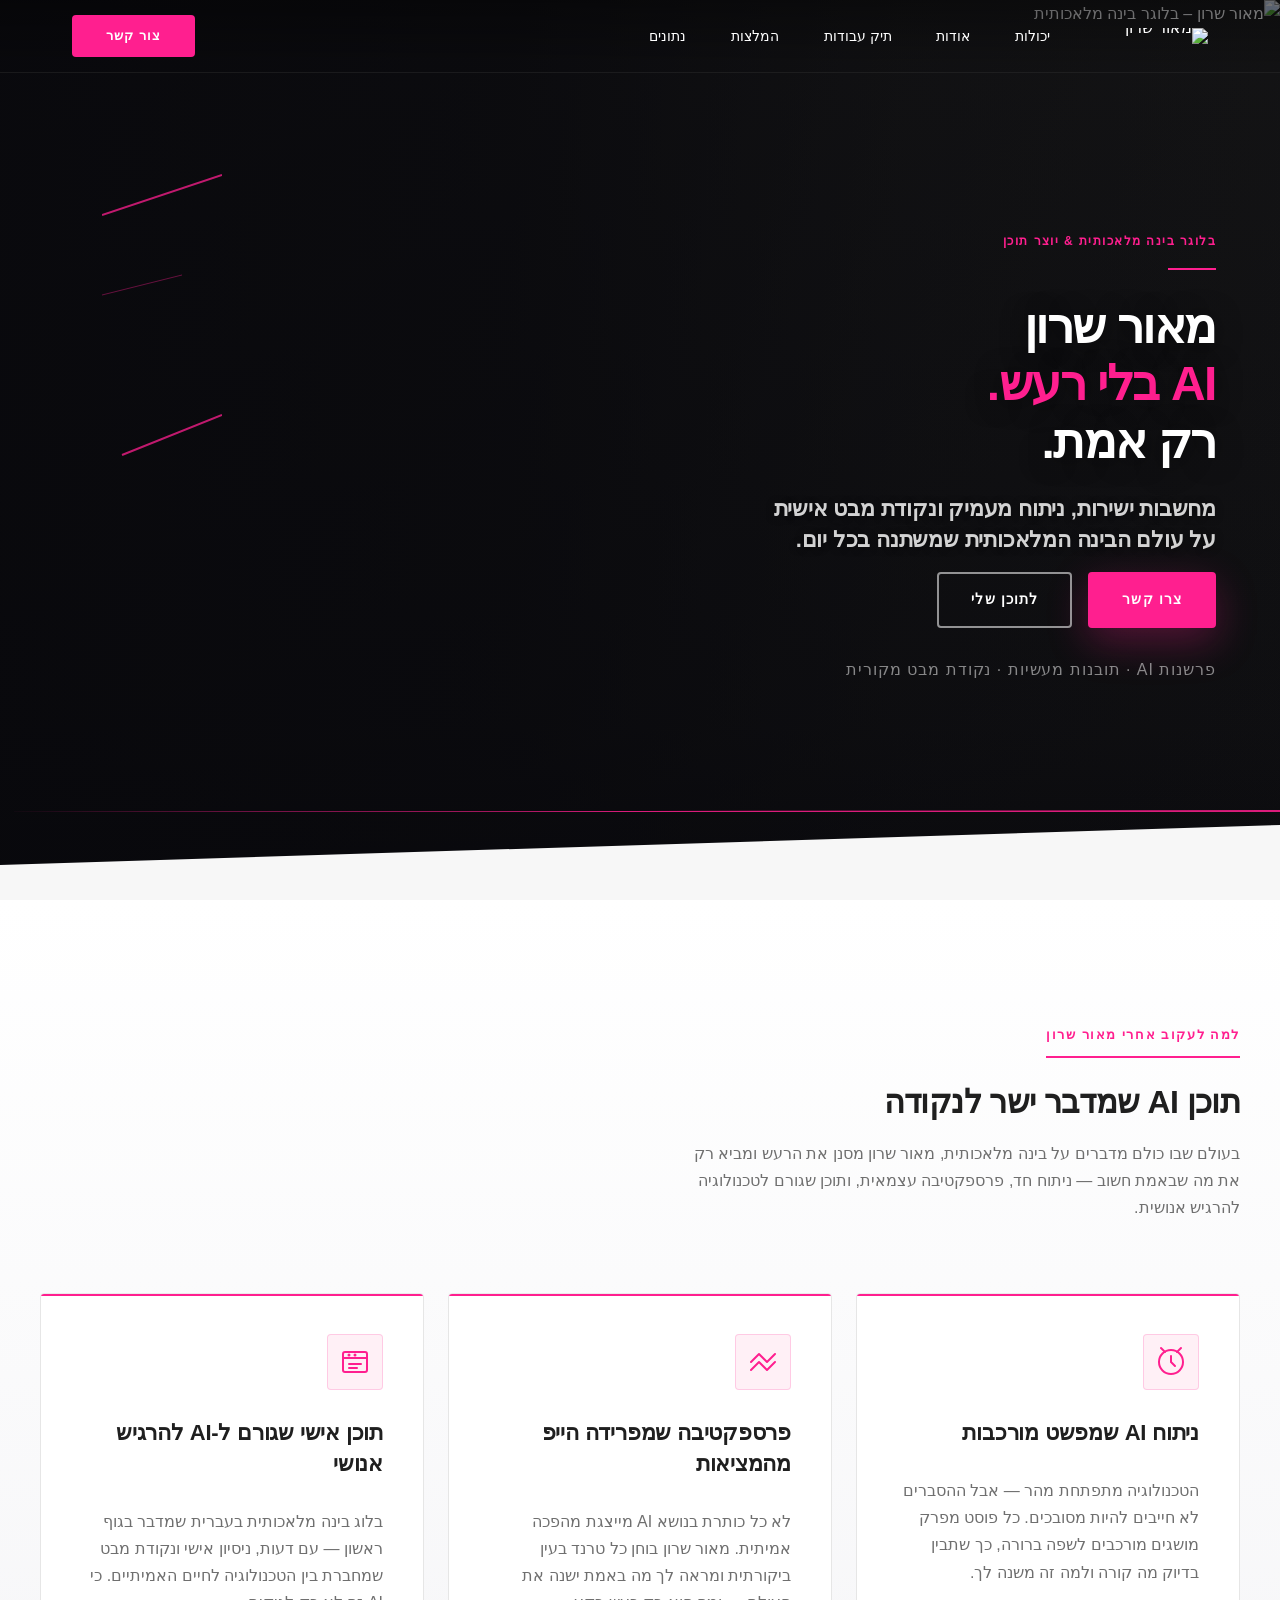
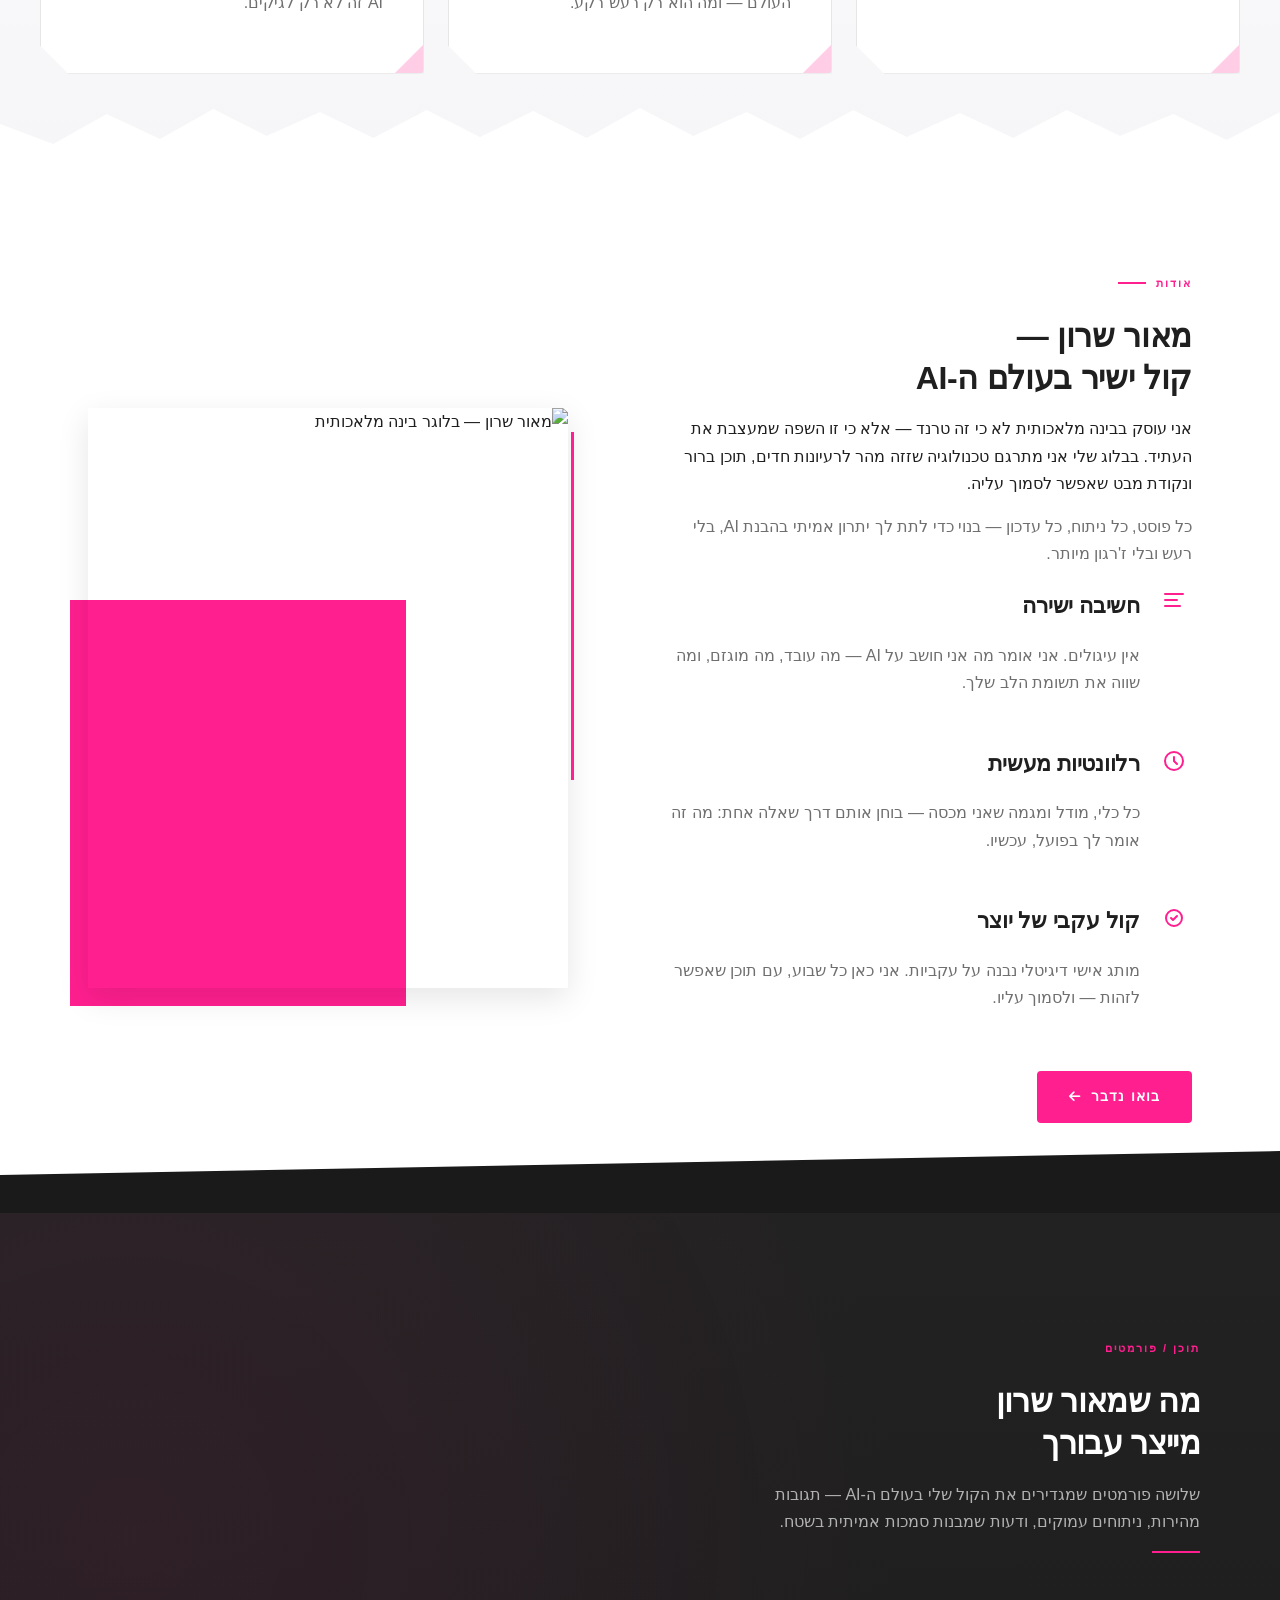
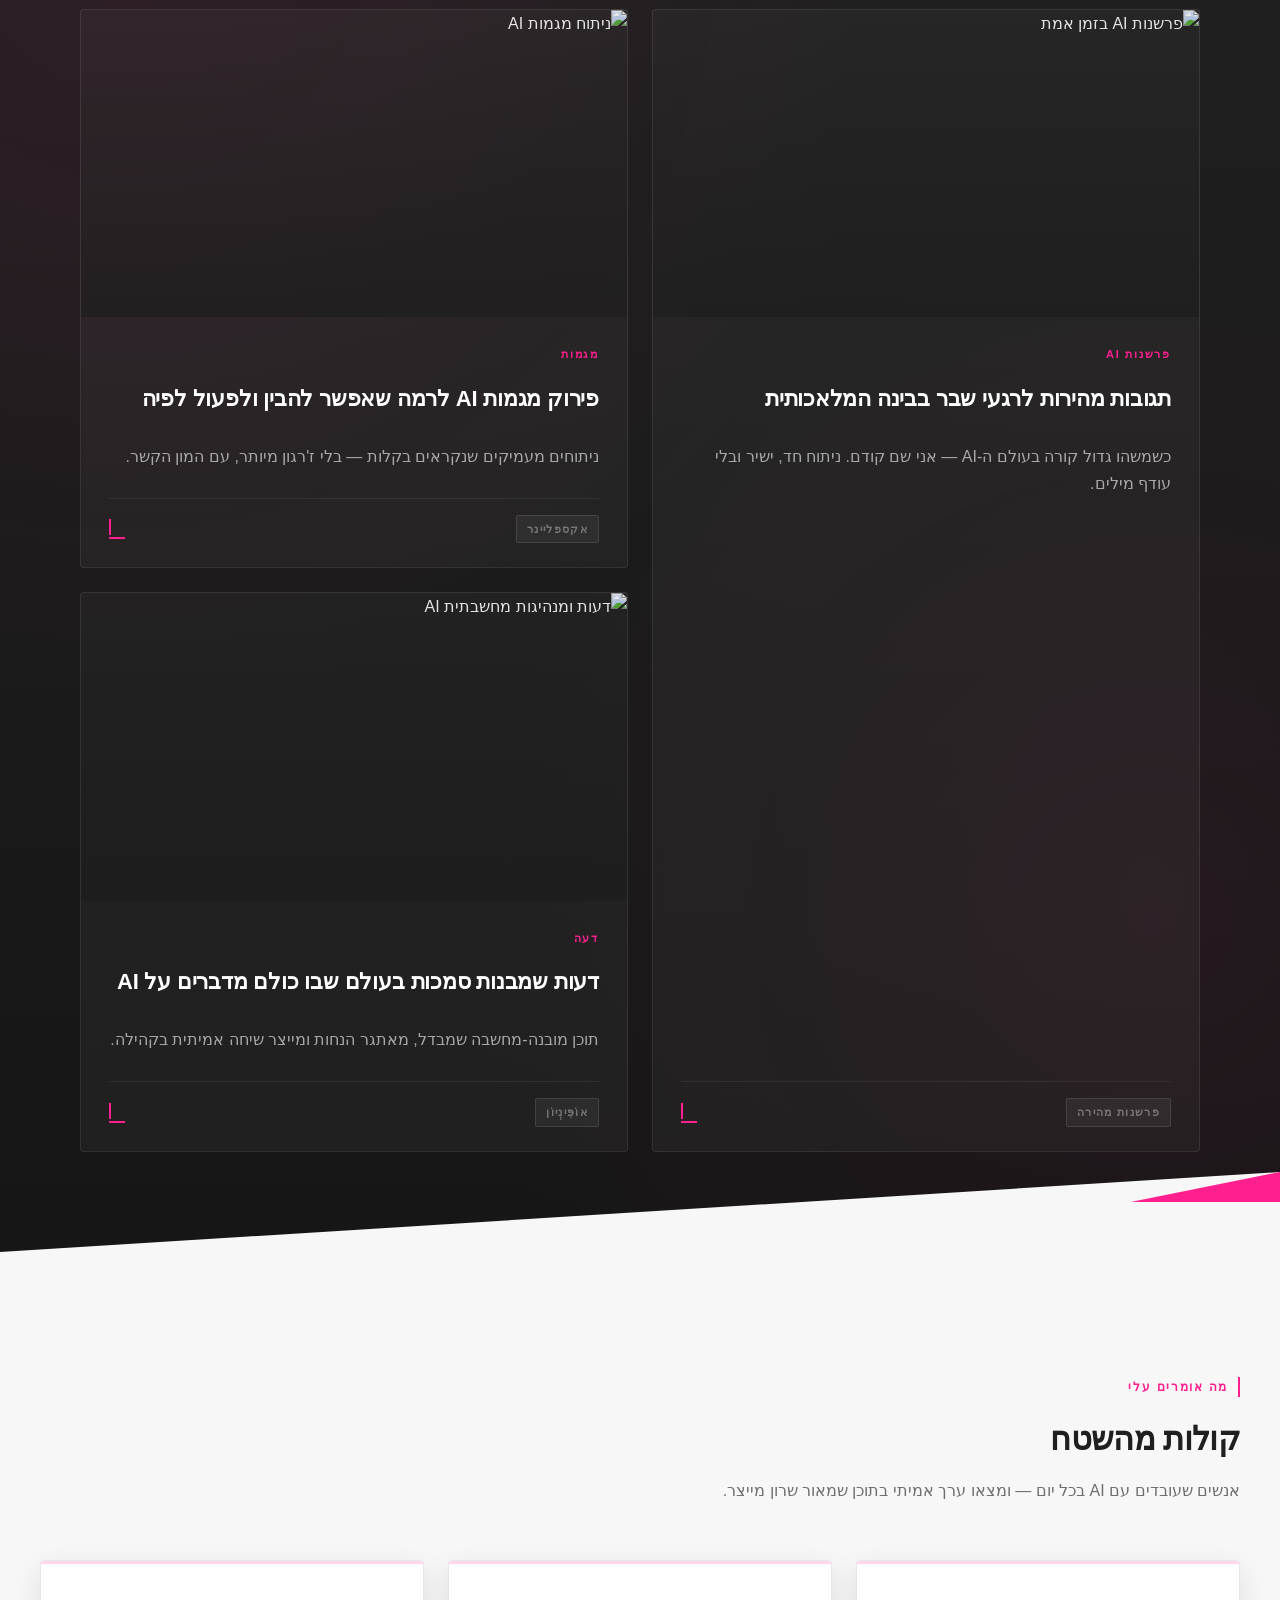
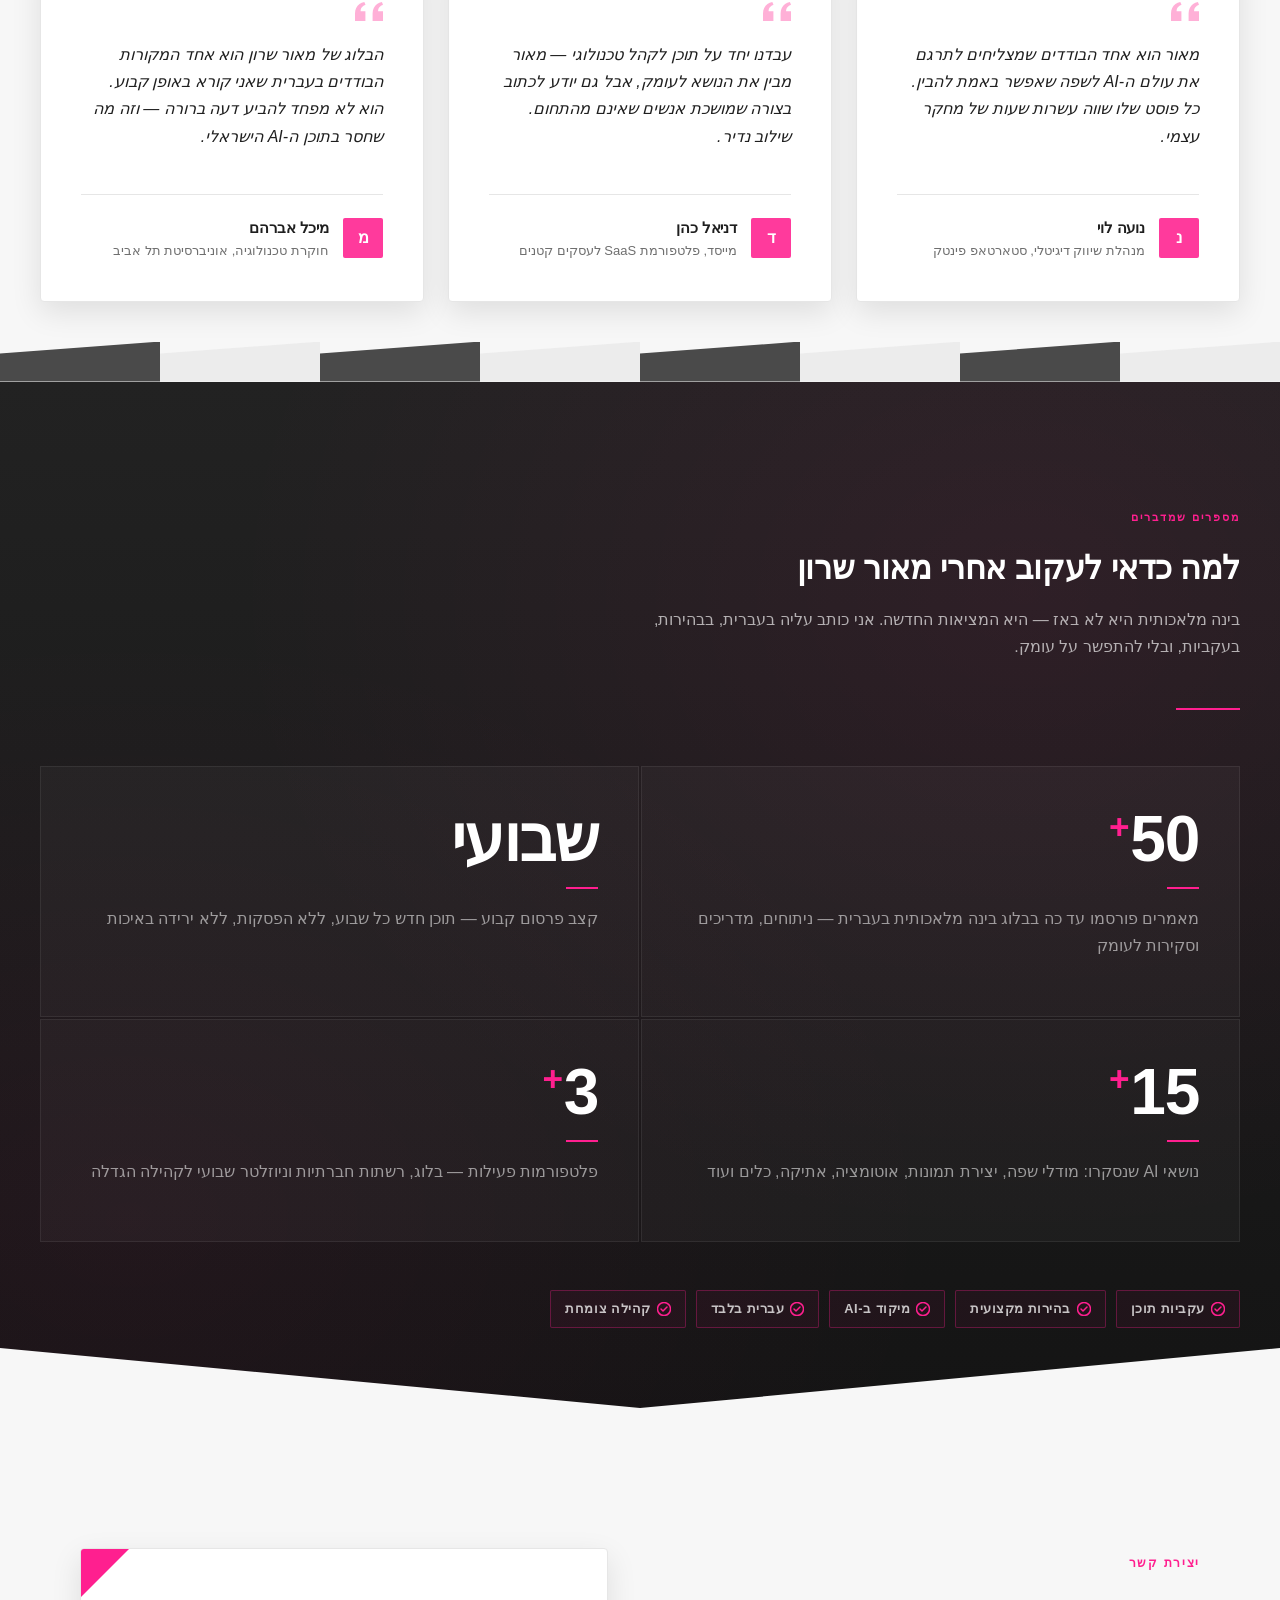
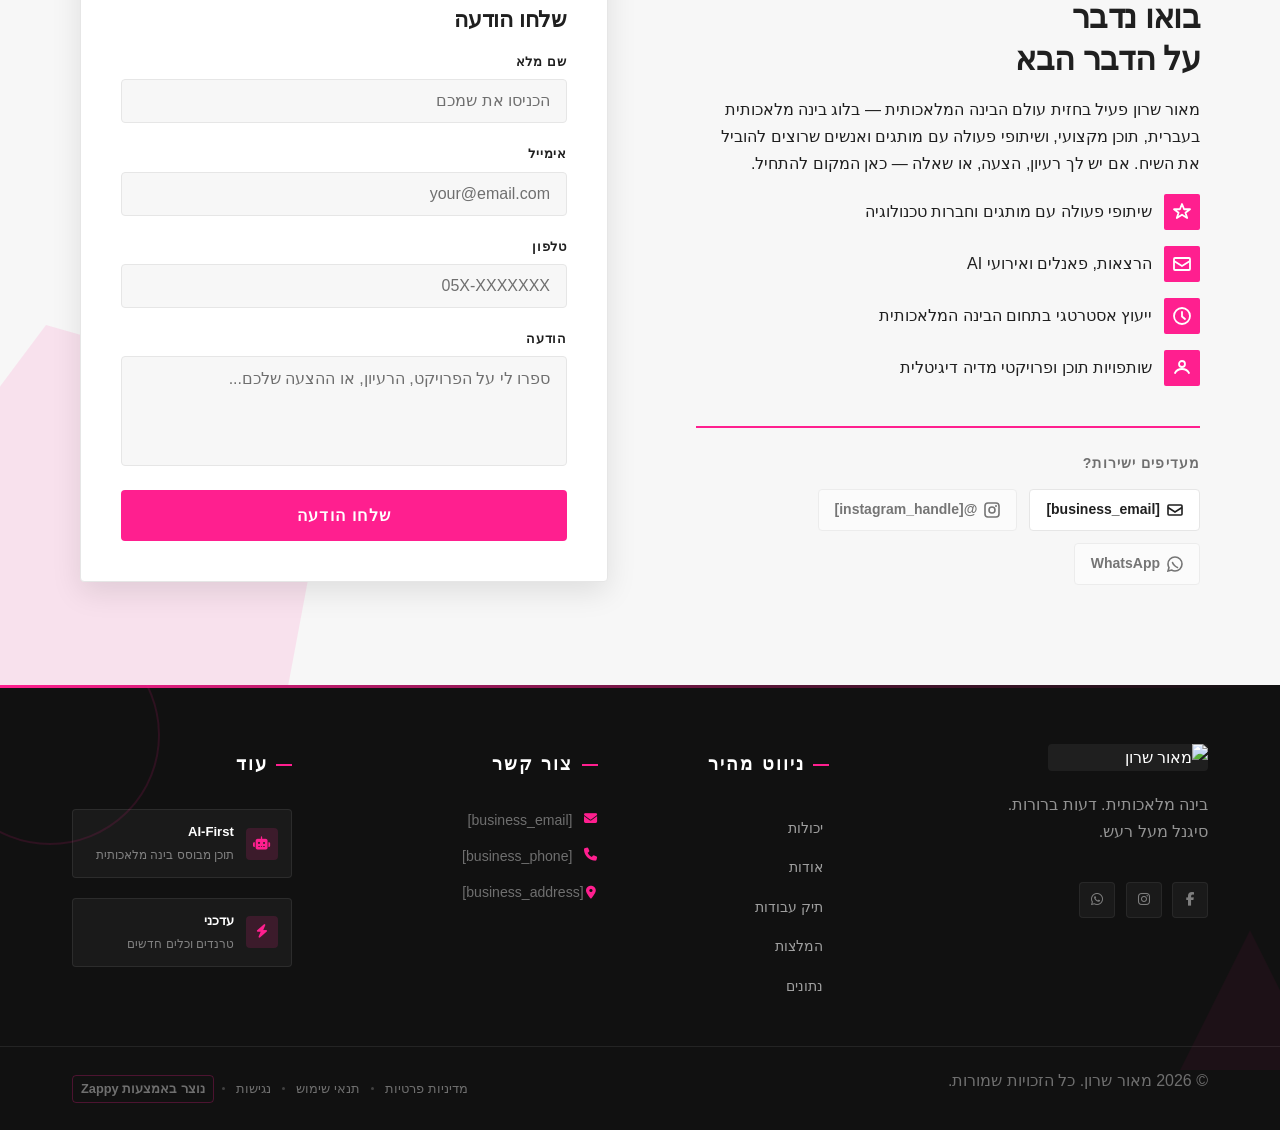
==== index.html @ d2ec7f56 "Background sync: Progressive GitHub Sync" ====
<!DOCTYPE html>
<html lang="he" dir="rtl">
<head>
    <meta charset="UTF-8">
    <meta name="viewport" content="width=device-width, initial-scale=1.0">
    <meta name="robots" content="index, follow">
    <title>מאור שרון — מאור שרון</title>
    <meta name="description" content="Maor Sharon is an AI-focused blogger building a personal brand in the artificial intelligence space. The site is intended to showcase his identity as a thought ">
    <meta name="keywords" content="מאור שרון, בלוג בינה מלאכותית בעברית, מותג אישי דיגיטלי, איך ליצור תוכן דיגיטלי מוצלח">
    
    <!-- Favicons -->
    <link rel="icon" type="image/x-icon" href="/assets/favicon.ico">
    <link rel="icon" type="image/png" sizes="16x16" href="/assets/favicon-16x16.png">
    <link rel="icon" type="image/png" sizes="32x32" href="/assets/favicon-32x32.png">
    <link rel="icon" type="image/png" sizes="48x48" href="/assets/favicon-48x48.png">
    <link rel="icon" type="image/png" sizes="192x192" href="/assets/favicon-192x192.png">
    <link rel="icon" type="image/png" sizes="512x512" href="/assets/favicon-512x512.png">
    <link rel="apple-touch-icon" href="/assets/apple-touch-icon.png">
    <!-- Zappy Analytics -->
<script>
(function() {
  'use strict';
  
  // Configuration
  var config = {
    websiteId: '9148d837-8476-42dc-8181-cb7fd30a16cd',
    apiUrl: 'https://qaapi.zappy5.com/api/analytics/track',
    sessionDuration: 30 * 60 * 1000, // 30 minutes
    visitorDuration: 30 * 24 * 60 * 60 * 1000, // 30 days
    trackPageViews: true,
    trackClicks: true,
    trackFormSubmissions: true
  };
  
  // Generate or retrieve persistent visitor ID (30 days)
  function getVisitorId() {
    var visitorKey = 'zappy_visitor_' + config.websiteId;
    var visitor = null;
    
    try {
      visitor = localStorage.getItem(visitorKey);
      if (visitor) {
        var visitorData = JSON.parse(visitor);
        var now = Date.now();
        
        // Check if visitor ID is still valid (30 days)
        if (now - visitorData.created < config.visitorDuration) {
          // Update last seen timestamp
          visitorData.lastSeen = now;
          localStorage.setItem(visitorKey, JSON.stringify(visitorData));
          return visitorData.id;
        }
      }
    } catch (e) {
      console.warn('Zappy Analytics: LocalStorage not available');
    }
    
    // Generate new visitor ID
    var newVisitorId = 'zv_' + Date.now() + '_' + Math.random().toString(36).substr(2, 9);
    
    try {
      localStorage.setItem(visitorKey, JSON.stringify({
        id: newVisitorId,
        created: Date.now(),
        lastSeen: Date.now()
      }));
    } catch (e) {
      // Continue without local storage
    }
    
    return newVisitorId;
  }
  
  // Generate or retrieve session ID (30 minutes)
  function getSessionId() {
    var sessionKey = 'zappy_session_' + config.websiteId;
    var session = null;
    
    try {
      session = sessionStorage.getItem(sessionKey);
      if (session) {
        var sessionData = JSON.parse(session);
        var now = Date.now();
        
        // Check if session is still valid
        if (now - sessionData.timestamp < config.sessionDuration) {
          // Update timestamp
          sessionData.timestamp = now;
          sessionStorage.setItem(sessionKey, JSON.stringify(sessionData));
          return sessionData.id;
        }
      }
    } catch (e) {
      console.warn('Zappy Analytics: SessionStorage not available');
    }
    
    // Generate new session ID
    var newSessionId = 'zs_' + Date.now() + '_' + Math.random().toString(36).substr(2, 9);
    
    try {
      sessionStorage.setItem(sessionKey, JSON.stringify({
        id: newSessionId,
        timestamp: Date.now()
      }));
    } catch (e) {
      // Continue without session storage
    }
    
    return newSessionId;
  }
  
  var visitorId = getVisitorId();
  var sessionId = getSessionId();
  
  // Track an event
  function trackEvent(eventType, data) {
    data = data || {};
    
    var eventData = {
      website_id: config.websiteId,
      event_type: eventType,
      page_path: window.location.pathname,
      referrer: document.referrer || 'direct',
      visitor_id: visitorId,
      session_id: sessionId,
      metadata: data
    };
    
    // Use sendBeacon if available (better for page unload events)
    if (navigator.sendBeacon) {
      var blob = new Blob([JSON.stringify(eventData)], { type: 'application/json' });
      navigator.sendBeacon(config.apiUrl, blob);
    } else {
      // Fallback to fetch
      fetch(config.apiUrl, {
        method: 'POST',
        headers: {
          'Content-Type': 'application/json'
        },
        body: JSON.stringify(eventData),
        keepalive: true
      }).catch(function(error) {
        console.warn('Zappy Analytics: Failed to track event', error);
      });
    }
  }
  
  // Track page view
  if (config.trackPageViews) {
    trackEvent('pageview', {
      title: document.title,
      url: window.location.href
    });
  }
  
  // Track clicks on important elements
  if (config.trackClicks) {
    document.addEventListener('click', function(e) {
      var target = e.target;
      
      // Track button clicks (counted as actions)
      if (target.tagName === 'BUTTON' || target.closest('button')) {
        var button = target.tagName === 'BUTTON' ? target : target.closest('button');
        trackEvent('click', {
          element: 'button',
          text: button.textContent.trim().substring(0, 100),
          id: button.id || null,
          class: button.className || null
        });
      }
      
      // Track link clicks (navigation - not counted as actions)
      else if (target.tagName === 'A' || target.closest('a')) {
        var link = target.tagName === 'A' ? target : target.closest('a');
        trackEvent('navigation', {
          element: 'link',
          text: link.textContent.trim().substring(0, 100),
          href: link.href,
          external: link.hostname !== window.location.hostname
        });
      }
    }, true);
  }
  
  // Track form submissions
  if (config.trackFormSubmissions) {
    document.addEventListener('submit', function(e) {
      var form = e.target;
      
      trackEvent('form_submit', {
        form_id: form.id || null,
        form_name: form.name || null,
        form_action: form.action || null,
        form_method: form.method || 'GET'
      });
    }, true);
  }
  
  // Track time on page (send on page unload)
  var pageLoadTime = Date.now();
  
  window.addEventListener('beforeunload', function() {
    var timeOnPage = Math.floor((Date.now() - pageLoadTime) / 1000); // in seconds
    
    trackEvent('page_unload', {
      time_on_page: timeOnPage,
      page_path: window.location.pathname
    });
  });
  
  // Expose tracking function globally for custom events
  window.zappyAnalytics = {
    track: trackEvent,
    getVisitorId: function() { return visitorId; },
    getSessionId: function() { return sessionId; }
  };
  
})();
</script>
<!-- End Zappy Analytics -->
    <meta property="og:title" content="מאור שרון — מאור שרון">
  <meta property="og:description" content="Maor Sharon is an AI-focused blogger building a personal brand in the artificial intelligence space. The site is intended to showcase his identity as a thought ">
  <meta property="og:type" content="website">
  <meta property="og:locale" content="he_IL">
  
  <meta name="twitter:card" content="summary_large_image">
  <meta name="twitter:title" content="מאור שרון — מאור שרון">
  <meta name="twitter:description" content="Maor Sharon is an AI-focused blogger building a personal brand in the artificial intelligence space. The site is intended to showcase his identity as a thought ">
  
  <link rel="stylesheet" href="https://cdnjs.cloudflare.com/ajax/libs/font-awesome/6.4.0/css/all.min.css">

    <!-- Favicons -->
    <link rel="icon" type="image/x-icon" href="/assets/favicon.ico">
    <link rel="icon" type="image/png" sizes="16x16" href="/assets/favicon-16x16.png">
    <link rel="icon" type="image/png" sizes="32x32" href="/assets/favicon-32x32.png">
    <link rel="icon" type="image/png" sizes="48x48" href="/assets/favicon-48x48.png">
    <link rel="icon" type="image/png" sizes="192x192" href="/assets/favicon-192x192.png">
    <link rel="icon" type="image/png" sizes="512x512" href="/assets/favicon-512x512.png">
    <link rel="apple-touch-icon" href="/assets/apple-touch-icon.png">
    <!-- Cookie Consent -->
    <link rel="stylesheet" href="https://cdn.jsdelivr.net/npm/vanilla-cookieconsent@3/dist/cookieconsent.css">
    <script src="https://cdn.jsdelivr.net/npm/vanilla-cookieconsent@3/dist/cookieconsent.umd.js"></script>
    <!-- Mickidum Accessibility Toolbar -->
    <script src="https://cdn.jsdelivr.net/gh/mickidum/acc_toolbar/acctoolbar/acctoolbar.min.js"></script>
    <link rel="stylesheet" href="/styles.css">

    <style id="zappy-dropdown-submenu-styles">
      /* ========== DESKTOP DROPDOWN SUBMENU STYLES ========== */
      /* Base styles for dropdown submenus - parent must be positioned */
      .nav-menu li:has(.sub-menu), nav li:has(.sub-menu), .navbar li:has(.sub-menu), #navMenu li:has(.sub-menu) { position: relative; }
      /* Submenu base - hidden by default */
      .nav-menu .sub-menu, nav .sub-menu, .navbar .sub-menu, #navMenu .sub-menu { display: block !important; position: absolute !important; top: 100%; left: 0; min-width: 220px; background: white; border-radius: 8px; box-shadow: 0 8px 25px rgba(0,0,0,0.15); padding: 8px 0; opacity: 0; visibility: hidden; transform: translateY(10px); transition: all 0.3s ease; z-index: 1000; list-style: none; pointer-events: none; }
      /* CRITICAL: Desktop hover styles to show dropdown */
      .nav-menu li:hover > .sub-menu, nav li:hover > .sub-menu, .navbar li:hover > .sub-menu, #navMenu li:hover > .sub-menu { opacity: 1 !important; visibility: visible !important; transform: translateY(0) !important; pointer-events: auto !important; }
      /* Submenu item styling */
      .sub-menu li { list-style: none; margin: 0; padding: 0; }
      .sub-menu a { display: block !important; padding: 10px 16px !important; color: var(--text-dark, #333) !important; font-weight: 500; text-decoration: none; white-space: nowrap; transition: background-color 0.2s; }
      .sub-menu a:hover { background-color: #f5f5f5; }
      /* RTL (Hebrew/Arabic) dropdown positioning */
      [dir="rtl"] .nav-menu .sub-menu, [dir="rtl"] nav .sub-menu, [dir="rtl"] .navbar .sub-menu, html[lang="he"] .nav-menu .sub-menu, html[lang="he"] nav .sub-menu, html[lang="he"] .navbar .sub-menu, html[lang="ar"] .nav-menu .sub-menu, html[lang="ar"] nav .sub-menu, html[lang="ar"] .navbar .sub-menu { left: auto !important; right: 0 !important; }
      /* Hide empty dropdown menus */
      .sub-menu:empty, .sub-menu:not(:has(li:not(.zappy-hidden-menu-item))), .sub-menu:not(:has(li)) { display: none !important; opacity: 0 !important; visibility: hidden !important; pointer-events: none !important; }
      /* Desktop: show submenu on Menu Group hover */
      li:has(.menu-group-title):hover > .sub-menu { opacity: 1 !important; visibility: visible !important; transform: translateY(0) !important; pointer-events: auto !important; }
      /* Menu Group title styling */
      .nav-menu > li > .menu-group-title, #navMenu > li > .menu-group-title { display: inline-block; padding: 0.5rem 1rem; cursor: default; user-select: none; }
      
      /* ========== MOBILE SUBMENU STYLES ========== */
      @media (max-width: 768px) {
        .nav-menu .sub-menu, nav .sub-menu, .navbar .sub-menu, #navMenu .sub-menu { position: static !important; transform: none !important; box-shadow: none !important; background: transparent !important; max-height: 0; overflow: hidden; opacity: 0; visibility: hidden; transition: max-height 0.3s ease, opacity 0.3s ease; padding: 0 !important; border-radius: 0 !important; }
        .sub-menu.mobile-expanded { max-height: 500px !important; opacity: 1 !important; visibility: visible !important; padding: 8px 0 8px 16px !important; }
        [dir="rtl"] .sub-menu.mobile-expanded, html[lang="he"] .sub-menu.mobile-expanded { padding: 8px 16px 8px 0 !important; }
        /* Disable hover behavior on mobile */
        .nav-menu li:hover > .sub-menu, nav li:hover > .sub-menu, .navbar li:hover > .sub-menu, #navMenu li:hover > .sub-menu { opacity: 0; visibility: hidden; pointer-events: none; }
        .nav-menu li > .sub-menu.mobile-expanded, nav li > .sub-menu.mobile-expanded, .navbar li > .sub-menu.mobile-expanded, #navMenu li > .sub-menu.mobile-expanded { opacity: 1 !important; visibility: visible !important; pointer-events: auto !important; }
        .nav-menu li:has(.sub-menu), nav li:has(.sub-menu), .navbar li:has(.sub-menu), #navMenu li:has(.sub-menu) { display: flex !important; flex-wrap: wrap !important; align-items: center !important; position: relative !important; min-height: 44px !important; }
        .nav-menu li:has(.sub-menu) > a, nav li:has(.sub-menu) > a, .navbar li:has(.sub-menu) > a, #navMenu li:has(.sub-menu) > a { flex: 1 !important; min-width: 0 !important; }
        .nav-menu li:has(.sub-menu) > .menu-group-title, nav li:has(.sub-menu) > .menu-group-title, .navbar li:has(.sub-menu) > .menu-group-title, #navMenu li:has(.sub-menu) > .menu-group-title { flex: 1 !important; min-width: 0 !important; padding: 0 !important; line-height: inherit !important; }
        .nav-menu li:has(.sub-menu) > .sub-menu, nav li:has(.sub-menu) > .sub-menu, .navbar li:has(.sub-menu) > .sub-menu, #navMenu li:has(.sub-menu) > .sub-menu { flex-basis: 100% !important; width: 100% !important; }
        .nav-menu li:has(.sub-menu) > a [class*="chevron"], .nav-menu li:has(.sub-menu) > a [class*="arrow"], .nav-menu li:has(.sub-menu) > a .fa-chevron-down, .nav-menu li:has(.sub-menu) > a .fa-angle-down, nav li:has(.sub-menu) > a [class*="chevron"], nav li:has(.sub-menu) > a [class*="arrow"], #navMenu li:has(.sub-menu) > a [class*="chevron"], #navMenu li:has(.sub-menu) > a [class*="arrow"] { display: none !important; visibility: hidden !important; }
        .mobile-submenu-toggle { display: flex !important; align-items: center !important; justify-content: center !important; width: 44px !important; height: auto !important; background: transparent !important; border: none !important; cursor: pointer !important; color: var(--text-light) !important; position: static !important; flex-shrink: 0 !important; align-self: stretch !important; z-index: 2 !important; padding: 0 !important; margin: 0 !important; }
        .mobile-submenu-toggle::after { content: '' !important; width: 0 !important; height: 0 !important; border-left: 6px solid transparent !important; border-right: 6px solid transparent !important; border-top: 7px solid currentColor !important; transition: transform 0.3s ease !important; }
        .mobile-submenu-toggle.expanded::after { transform: rotate(180deg) !important; }
        .sub-menu a { padding: 10px 0 !important; display: block !important; color: var(--text-light) !important; }
        .navbar .sub-menu li a, nav.navbar .sub-menu li a, .zappy-products-dropdown .sub-menu a { color: var(--text-light) !important; }
      }
      @media (min-width: 769px) { .mobile-submenu-toggle { display: none !important; } }
    </style>

    <style id="mobile-lang-menu-deployed-css">
    @media (max-width: 768px) {
      .lang-switcher,
      .nav-cta-container .lang-switcher,
      .nav-container .lang-switcher,
      .navbar .lang-switcher,
      .navbar .nav-cta-container .lang-switcher,
      .nav-icons-left .lang-switcher,
      .nav-ecommerce-icons .lang-switcher { display: none !important; }
      .mobile-lang-menu { width: 100%; border-top: 1px solid rgba(128,128,128,0.2); padding: 8px 0 0 0; margin-top: 8px; }
      .mobile-lang-toggle { display: flex !important; align-items: center; justify-content: space-between; width: 100%; padding: 12px 16px; background: none; border: none; cursor: pointer; font-size: 15px; color: inherit; font-family: inherit; }
      .mobile-lang-toggle::after { content: ''; display: inline-block; width: 8px; height: 8px; border-right: 2px solid currentColor; border-bottom: 2px solid currentColor; transform: rotate(45deg); transition: transform 0.3s ease; margin-left: 8px; }
      .mobile-lang-toggle.expanded::after { transform: rotate(-135deg); }
      .mobile-lang-options { max-height: 0; overflow: hidden; transition: max-height 0.3s ease; }
      .mobile-lang-options.expanded { max-height: 300px; }
      .mobile-lang-option { display: flex !important; align-items: center; gap: 10px; padding: 10px 24px; text-decoration: none; color: inherit; font-size: 14px; font-family: inherit; }
      .mobile-lang-option:hover { background: rgba(128,128,128,0.1); }
      .mobile-lang-option.active { font-weight: 600; opacity: 0.7; pointer-events: none; }
      .mobile-lang-option img { width: 20px; height: 20px; border-radius: 50%; }
    }
    @media (min-width: 769px) {
      .mobile-lang-menu { display: none !important; }
    }
    </style>

    <style id="zappy-widget-visibility">
      #mic-access-tool-general-button, .mic-access-tool-general-button,
      #mic-init-access-tool .mic-access-tool-general-button, #mic-init-access-tool #mic-access-tool-general-button,
      ._access-icon, #mic-access-tool-box, .mic-access-tool-box,
      #mic-init-access-tool #mic-access-tool-box, div[id*="mic-access-tool-box"], ._access-menu {
        display: none !important; visibility: hidden !important; opacity: 0 !important; pointer-events: none !important;
      }
    </style>
</head>
<body>

  <nav class="navbar" dir="rtl">
  <button class="mobile-toggle" id="mobileToggle" aria-label="Menu">
    <svg class="hamburger-icon" width="24" height="24" viewbox="0 0 24 24" fill="none">
      <path d="M3 12h18M3 6h18M3 18h18" stroke="currentColor" stroke-width="2" stroke-linecap="round"></path>
    </svg>
    <svg class="close-icon" width="24" height="24" viewbox="0 0 24 24" fill="none" style="display: none;">
      <path d="M18 6L6 18M6 6l12 12" stroke="currentColor" stroke-width="2" stroke-linecap="round"></path>
    </svg>
  </button>

  <button class="phone-header-btn" data-phone="[business_phone]" aria-label="Call">
    <svg width="20" height="20" viewbox="0 0 24 24" fill="currentColor">
      <path d="M22 16.92v3a2 2 0 0 1-2.18 2 19.79 19.79 0 0 1-8.63-3.07 19.5 19.5 0 0 1-6-6 19.79 19.79 0 0 1-3.07-8.67A2 2 0 0 1 4.11 2h3a2 2 0 0 1 2 1.72 12.84 12.84 0 0 0 .7 2.81 2 2 0 0 1-.45 2.11L8.09 9.91a16 16 0 0 0 6 6l1.27-1.27a2 2 0 0 1 2.11-.45 12.84 12.84 0 0 0 2.81.7A2 2 0 0 1 22 16.92z"></path>
    </svg>
  </button>

  <div class="nav-container">
    <div class="nav-right-group"><div class="nav-brand">
      <a href="/" class="logo-link">
        <img src="/assets/business-logo.webp" alt="מאור שרון" class="logo">
      </a>
    </div><ul class="nav-menu" id="navMenu"><li><a href="#features">יכולות</a></li><li><a href="#about">אודות</a></li><li><a href="#showcase">תיק עבודות</a></li><li><a href="#testimonials">המלצות</a></li><li><a href="#stats">נתונים</a></li></ul></div>

    

    <div class="nav-cta-container">
      <a href="#contact" class="nav-cta-btn">צור קשר</a>
    </div>
  </div>
</nav>
<script>

// Navbar Mobile Menu Toggle and Contrast Fix
(function() {
  // Use 'load' event instead of 'DOMContentLoaded' to ensure we run AFTER all other scripts
  window.addEventListener('load', function() {
    
    // FIX MOBILE BUTTON CONTRAST
    // Detect navbar background color and apply contrasting color to mobile buttons
    const navbar = document.querySelector('.navbar, nav, header');
    if (!navbar) {
      console.log('[Navbar] Navbar element not found');
      return;
    }
    
    // DECLARE VARIABLES EARLY to avoid Temporal Dead Zone errors
    // These are used in multiple places below
    let mobileToggle = document.getElementById('mobileToggle') ||
                       document.querySelector('.mobile-toggle') ||
                       document.querySelector('.hamburger') ||
                       document.querySelector('.hamburger-menu') ||
                       document.querySelector('.menu-toggle') ||
                       document.querySelector('.burger-menu') ||
                       document.querySelector('[aria-label="Menu"]') ||
                       document.querySelector('[aria-label="תפריט"]');
    
    const phoneBtn = document.querySelector('.phone-header-btn');
    
    const computedStyle = window.getComputedStyle(navbar);
    let bgColor = computedStyle.backgroundColor;
    
    console.log('[Navbar] Initial navbar background:', bgColor);
    
    // Check if background is transparent or rgba with 0 alpha
    const isTransparent = bgColor === 'transparent' || 
                         bgColor === 'rgba(0, 0, 0, 0)' ||
                         (bgColor.startsWith('rgba') && bgColor.includes(', 0)'));
    
    if (isTransparent) {
      // Check for background-image or gradient
      const bgImage = computedStyle.backgroundImage;
      if (bgImage && bgImage !== 'none') {
        console.log('[Navbar] Navbar has background image/gradient, using dark text');
        bgColor = 'rgb(240, 240, 240)'; // Assume light background
      } else {
        // Transparent navbar - check body background
        const bodyBg = window.getComputedStyle(document.body).backgroundColor;
        console.log('[Navbar] Navbar transparent, using body background:', bodyBg);
        bgColor = bodyBg;
      }
    }
    
    // Calculate luminance to determine if background is light or dark
    const rgb = bgColor.match(/\d+/g);
    if (rgb && rgb.length >= 3) {
      const r = parseInt(rgb[0]);
      const g = parseInt(rgb[1]);
      const b = parseInt(rgb[2]);
      const luminance = (0.299 * r + 0.587 * g + 0.114 * b) / 255;
      
      // Mobile button colors are set by Claude's AI-generated CSS (same as .nav-menu a)
      // No dynamic color overrides needed - colors come from the generated navbar CSS
      console.log('[Navbar] Mobile button colors preserved from Claude CSS (luminance:', luminance.toFixed(2) + ')');
      
      // FIX ICON SIZES - Ensure SVGs are properly sized and visible
      // INJECT CRITICAL CSS TO OVERRIDE ANY CONFLICTING RULES
      const criticalCSS = document.createElement('style');
      criticalCSS.id = 'zappy-mobile-nav-fix';
      const htmlLang = document.documentElement.lang || 'en';
      const htmlDir = document.documentElement.dir || 'ltr';
      // Check both dir attribute AND lang for RTL detection
      // dir="rtl" is the most reliable indicator
      const isRTL = htmlDir === 'rtl' || htmlLang === 'he' || htmlLang === 'ar';
      
      criticalCSS.textContent = `
        /* Hide mobile buttons on desktop, show only on mobile */
        @media (min-width: 769px) {
          .mobile-toggle,
          .phone-header-btn {
            display: none !important;
          }
        }
        
        /* Show and position mobile buttons correctly on mobile */
        @media (max-width: 768px) {
          .mobile-toggle,
          .phone-header-btn {
            position: absolute !important;
            top: 50% !important;
            transform: translateY(-50%) !important;
            z-index: 1001 !important;
            display: flex !important;
            align-items: center !important;
            justify-content: center !important;
            width: 36px !important;
            height: 36px !important;
            border-radius: 50% !important;
            border: none !important;
            cursor: pointer !important;
            padding: 6px !important;
            background: none !important;
            color: var(--nav-text, var(--text-light)) !important;
          }
          
          /* LTR positioning (default): hamburger LEFT, phone RIGHT */
          html:not([dir="rtl"]):not([lang="he"]):not([lang="ar"]) .mobile-toggle,
          html[dir="ltr"] .mobile-toggle {
            left: 12px !important;
            right: auto !important;
          }
          html:not([dir="rtl"]):not([lang="he"]):not([lang="ar"]) .phone-header-btn,
          html[dir="ltr"] .phone-header-btn {
            right: 12px !important;
            left: auto !important;
          }
          
          /* RTL positioning: hamburger RIGHT, phone LEFT */
          html[dir="rtl"] .mobile-toggle,
          html[lang="he"] .mobile-toggle,
          html[lang="ar"] .mobile-toggle {
            right: 12px !important;
            left: auto !important;
          }
          html[dir="rtl"] .phone-header-btn,
          html[lang="he"] .phone-header-btn,
          html[lang="ar"] .phone-header-btn {
            left: 12px !important;
            right: auto !important;
          }
          
          /* CRITICAL: Ensure nav-container has min-height on mobile */
          /* All children are positioned absolutely/fixed on mobile, so height:auto collapses to 0 */
          .nav-container {
            min-height: 70px !important;
            position: relative !important;
          }
          
          /* Ensure SVG icons are properly sized and inherit color */
          .mobile-toggle svg,
          .phone-header-btn svg {
            width: 24px !important;
            height: 24px !important;
            /* Don't force display - let JavaScript control hamburger/close toggle */
          }
          
          /* Reset nav-cta-container on mobile - remove desktop box-shadow/padding */
          /* that creates a visible ghost box when CTA button is hidden */
          .nav-cta-container {
            box-shadow: none !important;
            padding: 0 !important;
          }
          
          /* Hide nav-cta-container entirely on mobile when there's no lang-switcher */
          /* (only the CTA button is inside, and it's hidden on mobile) */
          .nav-cta-container:not(:has(.lang-switcher)) {
            display: none !important;
          }
          
          /* CRITICAL: Prevent hero image fade gradient from bleeding over headline text */
          /* The .image-fade-gradient has bottom: -30px (extends below parent) */
          /* On mobile stacked layout, this overlaps the h1 text below the image */
          .hero-image-column {
            overflow: hidden !important;
          }
          .image-fade-gradient {
            bottom: 0 !important;
          }
          
          /* Hide desktop language switcher on mobile - hamburger menu handles it */
          /* High specificity to override stored CSS */
          .lang-switcher,
          .nav-cta-container .lang-switcher,
          .nav-container .lang-switcher,
          .navbar .lang-switcher,
          .navbar .nav-cta-container .lang-switcher {
            display: none !important;
          }
        }
      `;
      
      // Remove existing fix if present and inject new one
      const existing = document.getElementById('zappy-mobile-nav-fix');
      if (existing) existing.remove();
      document.head.appendChild(criticalCSS);
      
      console.log('[Navbar] Critical CSS injected for mobile nav positioning');
      
      // ONLY apply inline positioning styles on mobile viewport
      // On desktop, the CSS handles hiding these buttons with display: none
      // Inline styles were breaking desktop layout by overriding CSS
      const isMobileViewport = window.innerWidth <= 768;
      
      if (mobileToggle) {
        // Icon sizing applies to all viewports for consistency
        const hamburgerIcon = mobileToggle.querySelector('.hamburger-icon');
        const closeIcon = mobileToggle.querySelector('.close-icon');
        
        if (hamburgerIcon) {
          hamburgerIcon.style.setProperty('width', '24px', 'important');
          hamburgerIcon.style.setProperty('height', '24px', 'important');
          hamburgerIcon.style.setProperty('display', 'block', 'important'); // Show hamburger by default
        }
        if (closeIcon) {
          closeIcon.style.setProperty('width', '24px', 'important');
          closeIcon.style.setProperty('height', '24px', 'important');
          closeIcon.style.setProperty('display', 'none', 'important'); // Hide close icon by default
        }
        
        // ONLY set positioning inline styles on mobile
        if (isMobileViewport) {
          mobileToggle.style.setProperty('position', 'absolute', 'important');
          mobileToggle.style.setProperty('top', '50%', 'important');
          mobileToggle.style.setProperty('transform', 'translateY(-50%)', 'important');
          mobileToggle.style.setProperty('z-index', '1001', 'important');
          
          // Clear any inline left/right so CSS can take over based on html[dir]
          mobileToggle.style.removeProperty('left');
          mobileToggle.style.removeProperty('right');
          
          console.log('[Navbar] Mobile toggle positioning applied (mobile viewport)');
        } else {
          // On desktop, clear any positioning styles to let CSS handle it
          mobileToggle.style.removeProperty('position');
          mobileToggle.style.removeProperty('top');
          mobileToggle.style.removeProperty('transform');
          mobileToggle.style.removeProperty('z-index');
          mobileToggle.style.removeProperty('left');
          mobileToggle.style.removeProperty('right');
          console.log('[Navbar] Desktop viewport - cleared mobile toggle inline positioning');
        }
      }
      
      if (phoneBtn) {
        // Icon sizing applies to all viewports
        const phoneIcon = phoneBtn.querySelector('svg');
        if (phoneIcon) {
          phoneIcon.style.width = '24px';
          phoneIcon.style.height = '24px';
          phoneIcon.setAttribute('width', '24');
          phoneIcon.setAttribute('height', '24');
        }
        
        // ONLY set positioning inline styles on mobile
        if (isMobileViewport) {
          phoneBtn.style.setProperty('position', 'absolute', 'important');
          phoneBtn.style.setProperty('top', '50%', 'important');
          phoneBtn.style.setProperty('transform', 'translateY(-50%)', 'important');
          phoneBtn.style.setProperty('z-index', '1001', 'important');
          
          // Clear any inline left/right so CSS can take over based on html[dir]
          phoneBtn.style.removeProperty('left');
          phoneBtn.style.removeProperty('right');
          
          console.log('[Navbar] Phone button positioning applied (mobile viewport)');
        } else {
          // On desktop, clear any positioning styles to let CSS handle it
          phoneBtn.style.removeProperty('position');
          phoneBtn.style.removeProperty('top');
          phoneBtn.style.removeProperty('transform');
          phoneBtn.style.removeProperty('z-index');
          phoneBtn.style.removeProperty('left');
          phoneBtn.style.removeProperty('right');
          console.log('[Navbar] Desktop viewport - cleared phone button inline positioning');
        }
      }
    } else {
      console.log('[Navbar] Could not parse background color:', bgColor);
    }
    
    // MOBILE MENU TOGGLE
    // Re-query in case DOM changed (mobileToggle already declared at top of function)
    mobileToggle = document.getElementById('mobileToggle') ||
                   document.querySelector('.mobile-toggle') ||
                   document.querySelector('.hamburger') ||
                   document.querySelector('.hamburger-menu') ||
                   document.querySelector('.menu-toggle') ||
                   document.querySelector('.burger-menu') ||
                   document.querySelector('[aria-label="Menu"]') ||
                   document.querySelector('[aria-label="תפריט"]');
    
    // EXPANDED SEARCH: Find nav menu by ID or class
    const navMenu = document.getElementById('navMenu') ||
                  document.querySelector('.nav-menu') ||
                  document.querySelector('.nav-links') ||
                  document.querySelector('nav ul:not(.submenu)');
    
    if (!mobileToggle || !navMenu) {
      console.log('[Navbar] Mobile toggle or menu not found:', { toggle: !!mobileToggle, menu: !!navMenu });
      return;
    }
    
    // Ensure navMenu has ID for CSS targeting
    if (!navMenu.id) {
      navMenu.id = 'navMenu';
    }
    
    console.log('[Navbar] Initializing mobile menu...');
    
    // Remove any existing event listeners by cloning the button
    const newToggle = mobileToggle.cloneNode(true);
    mobileToggle.parentNode.replaceChild(newToggle, mobileToggle);
    
    // Toggle menu on button click - use newToggle now
    newToggle.addEventListener('click', function(e) {
      e.preventDefault();
      e.stopPropagation();
      
      const hamburgerIcon = this.querySelector('.hamburger-icon');
      const closeIcon = this.querySelector('.close-icon');
      const isActive = navMenu.classList.contains('active');
      
      if (isActive) {
        // Close menu
        navMenu.classList.remove('active');
        if (hamburgerIcon) hamburgerIcon.style.setProperty('display', 'block', 'important');
        if (closeIcon) closeIcon.style.setProperty('display', 'none', 'important');
        document.body.style.overflow = '';
        console.log('[Navbar] Menu closed');
      } else {
        // Open menu
        navMenu.classList.add('active');
        if (hamburgerIcon) hamburgerIcon.style.setProperty('display', 'none', 'important');
        if (closeIcon) closeIcon.style.setProperty('display', 'block', 'important');
        document.body.style.overflow = 'hidden';
        console.log('[Navbar] Menu opened');
      }
    });
    
    // Close menu when clicking nav links (but NOT dropdown toggles)
    const navLinks = navMenu.querySelectorAll('a');
    navLinks.forEach(function(link) {
      link.addEventListener('click', function() {
        // Don't close if it's a dropdown child (unless it's a real navigation link)
        if (this.getAttribute('href') === '#') return;
        
        const hamburgerIcon = newToggle.querySelector('.hamburger-icon');
        const closeIcon = newToggle.querySelector('.close-icon');
        
        navMenu.classList.remove('active');
        if (hamburgerIcon) hamburgerIcon.style.setProperty('display', 'block', 'important');
        if (closeIcon) closeIcon.style.setProperty('display', 'none', 'important');
        document.body.style.overflow = '';
        console.log('[Navbar] Menu closed (link clicked)');
      });
    });
    
    // DROPDOWN MENU TOGGLE (for mobile and touch devices)
    var dropdownToggles = navMenu.querySelectorAll('.dropdown-toggle');
    dropdownToggles.forEach(function(toggle) {
      toggle.addEventListener('click', function(e) {
        e.preventDefault();
        e.stopPropagation();
        var parent = this.closest('.nav-dropdown');
        if (!parent) return;
        
        // Close other open dropdowns at the same level
        var siblings = parent.parentNode.querySelectorAll('.nav-dropdown.open');
        siblings.forEach(function(sib) {
          if (sib !== parent) sib.classList.remove('open');
        });
        
        parent.classList.toggle('open');
        console.log('[Navbar] Dropdown toggled:', parent.classList.contains('open') ? 'open' : 'closed');
      });
    });
    
    // Close dropdowns when clicking outside
    document.addEventListener('click', function(e) {
      if (!e.target.closest('.nav-dropdown')) {
        var openDropdowns = document.querySelectorAll('.nav-dropdown.open');
        openDropdowns.forEach(function(dd) { dd.classList.remove('open'); });
      }
    });
    
    console.log('[Navbar] Dropdown handlers initialized for ' + dropdownToggles.length + ' dropdowns');
    
    // Phone button functionality (phoneBtn already declared at top of function)
    if (phoneBtn) {
      phoneBtn.addEventListener('click', function() {
        // Get phone number from placeholder in page or use default
        const phoneLinks = document.querySelectorAll('a[href^="tel:"]');
        const phoneNumber = phoneLinks.length > 0 
          ? phoneLinks[0].getAttribute('href').replace('tel:', '')
          : '[business_phone]';
        
        window.location.href = 'tel:' + phoneNumber;
        console.log('[Navbar] Phone button clicked');
      });
    }
    
    console.log('[Navbar] Mobile menu initialized successfully');
    
    // === WHATSAPP BUTTON VISIBILITY FIX ===
    // Ensure WhatsApp floating button is hidden on desktop and visible on mobile
    // IMPORTANT: Only target the floating button by its class, NOT generic wa.me links
    const handleWhatsAppVisibility = function() {
      const whatsappBtn = document.querySelector('.whatsapp-float');
      if (whatsappBtn) {
        const isDesktop = window.innerWidth >= 769;
        if (isDesktop) {
          whatsappBtn.style.setProperty('display', 'none', 'important');
          whatsappBtn.style.setProperty('visibility', 'hidden', 'important');
          whatsappBtn.style.setProperty('opacity', '0', 'important');
          whatsappBtn.style.setProperty('pointer-events', 'none', 'important');
          console.log('[WhatsApp] Button hidden on desktop');
        } else {
          whatsappBtn.style.removeProperty('display');
          whatsappBtn.style.removeProperty('visibility');
          whatsappBtn.style.removeProperty('opacity');
          whatsappBtn.style.removeProperty('pointer-events');
          console.log('[WhatsApp] Button visible on mobile');
        }
      }
    };
    
    // Run on load
    handleWhatsAppVisibility();
    
    // Run on resize with debouncing
    let resizeTimer;
    window.addEventListener('resize', function() {
      clearTimeout(resizeTimer);
      resizeTimer = setTimeout(handleWhatsAppVisibility, 100);
    });
  });
})();

</script>
  
  <main>
    <section id="hero" class="index-hero-section" data-layout-spec="בית-hero" dir="rtl" data-hero-type="fullscreen-scrim">
  <!-- Background Image -->
  <div class="index-hero-bg">
    <img data-hero-bg="true" data-placeholder="index-hero-image-1" data-context="Cinematic dark portrait of Maor Sharon, an Israeli AI blogger and tech thought leader, standing confidently in a modern minimalist tech environment. Dark charcoal and near-black tones dominate the scene. Subtle hot pink (#FF1F8F) geometric vector lines and angular shapes are integrated into the background as abstract digital art elements. Studio-quality lighting with a slight rim light on the subject. The right side of the frame (where the subject faces or stands) is more open and airy, leaving the left side for text overlay. Professional, editorial, high-contrast photography style suitable for a personal brand landing page." width="1440" height="900" src="/assets/site-index-hero-image-1.webp" alt="מאור שרון – בלוגר בינה מלאכותית">
  </div>

  <!-- Scrim Overlay -->
  <div class="index-hero-scrim" aria-hidden="true"></div>

  <!-- Hot pink decorative geometric lines -->
  <div class="index-hero-geo" aria-hidden="true">
    <svg data-no-icon-edit="true" aria-hidden="true" viewbox="0 0 120 400" fill="none" xmlns="http://www.w3.org/2000/svg" preserveaspectratio="none">
      <line x1="0" y1="80" x2="120" y2="40" stroke="#FF1F8F" stroke-width="2"></line>
      <line x1="0" y1="160" x2="80" y2="140" stroke="#FF1F8F" stroke-width="1" opacity="0.5"></line>
      <line x1="20" y1="320" x2="120" y2="280" stroke="#FF1F8F" stroke-width="2"></line>
    </svg>
  </div>

  <!-- Content Overlay -->
  <div class="index-hero-content">
    <div class="index-hero-inner">

      <!-- Micro label -->
      <span class="index-hero-label">בלוגר בינה מלאכותית &amp; יוצר תוכן</span>

      <!-- Hot pink rule -->
      <div class="index-hero-rule" aria-hidden="true"></div>

      <!-- H1 -->
      <h1 class="index-hero-h1">מאור שרון<br><span class="index-hero-h1-accent">AI בלי רעש.</span><br>רק אמת.</h1>

      <!-- H3 subtitle -->
      <h3 class="index-hero-h3">מחשבות ישירות, ניתוח מעמיק ונקודת מבט אישית<br class="index-hero-br"> על עולם הבינה המלאכותית שמשתנה בכל יום.</h3>

      <!-- CTA Buttons -->
      <div class="index-hero-ctas">
        <a href="#contact" class="index-hero-btn-primary">צרו קשר</a>
        <a href="#content" class="index-hero-btn-secondary">לתוכן שלי</a>
      </div>

      <!-- Trust line -->
      <p class="index-hero-trust">פרשנות AI · תובנות מעשיות · נקודת מבט מקורית</p>

    </div>
  </div>

  <!-- Bottom diagonal divider -->
  <div class="index-hero-divider-wrapper" aria-hidden="true">
    <div class="index-hero-divider-pink" aria-hidden="true"></div>
    <svg data-no-icon-edit="true" aria-hidden="true" viewbox="0 0 1440 90" preserveaspectratio="none" xmlns="http://www.w3.org/2000/svg">
      <path d="M0,90 L0,55 L1440,15 L1440,90 Z" fill="var(--bg-light)"></path>
    </svg>
  </div>

</section>

<section id="features" class="index-features-section" data-layout-spec="בית-features" dir="rtl">
  <div class="index-features-container">

    <!-- Intro Block -->
    <div class="index-features-intro">
      <span class="index-features-label">למה לעקוב אחרי מאור שרון</span>
      <h2 class="index-features-heading">תוכן AI שמדבר ישר לנקודה</h2>
      <p class="index-features-subtext">בעולם שבו כולם מדברים על בינה מלאכותית, מאור שרון מסנן את הרעש ומביא רק את מה שבאמת חשוב — ניתוח חד, פרספקטיבה עצמאית, ותוכן שגורם לטכנולוגיה להרגיש אנושית.</p>
    </div>

    <!-- Cards Grid -->
    <div class="index-features-grid">

      <!-- Card 1 -->
      <article class="index-feature-card">
        <div class="index-feature-card-inner">
          <div class="index-feature-icon-wrap">
            <svg data-element-type="icon" data-icon-type="svg" xmlns="http://www.w3.org/2000/svg" width="32" height="32" viewbox="0 0 32 32" fill="none" stroke="var(--primary)" stroke-width="2" stroke-linecap="round" stroke-linejoin="round" aria-hidden="true">
              <circle cx="16" cy="16" r="12"></circle>
              <path d="M16 10 L16 16 L20 20"></path>
              <path d="M10 6 L6 2"></path>
              <path d="M22 6 L26 2"></path>
            </svg>
          </div>
          <div class="index-feature-content">
            <h3 class="index-feature-title">ניתוח AI שמפשט מורכבות</h3>
            <p class="index-feature-text">הטכנולוגיה מתפתחת מהר — אבל ההסברים לא חייבים להיות מסובכים. כל פוסט מפרק מושגים מורכבים לשפה ברורה, כך שתבין בדיוק מה קורה ולמה זה משנה לך.</p>
          </div>
        </div>
        <div class="index-feature-card-cut"></div>
      </article>

      <!-- Card 2 -->
      <article class="index-feature-card">
        <div class="index-feature-card-inner">
          <div class="index-feature-icon-wrap">
            <svg data-element-type="icon" data-icon-type="svg" xmlns="http://www.w3.org/2000/svg" width="32" height="32" viewbox="0 0 32 32" fill="none" stroke="var(--primary)" stroke-width="2" stroke-linecap="round" stroke-linejoin="round" aria-hidden="true">
              <path d="M4 16 L12 8 L20 16 L28 8"></path>
              <path d="M4 24 L12 16 L20 24 L28 16"></path>
            </svg>
          </div>
          <div class="index-feature-content">
            <h3 class="index-feature-title">פרספקטיבה שמפרידה הייפ מהמציאות</h3>
            <p class="index-feature-text">לא כל כותרת בנושא AI מייצגת מהפכה אמיתית. מאור שרון בוחן כל טרנד בעין ביקורתית ומראה לך מה באמת ישנה את העולם — ומה הוא רק רעש רקע.</p>
          </div>
        </div>
        <div class="index-feature-card-cut"></div>
      </article>

      <!-- Card 3 -->
      <article class="index-feature-card">
        <div class="index-feature-card-inner">
          <div class="index-feature-icon-wrap">
            <svg data-element-type="icon" data-icon-type="svg" xmlns="http://www.w3.org/2000/svg" width="32" height="32" viewbox="0 0 32 32" fill="none" stroke="var(--primary)" stroke-width="2" stroke-linecap="round" stroke-linejoin="round" aria-hidden="true">
              <rect x="4" y="6" width="24" height="20" rx="2"></rect>
              <path d="M4 12 L28 12"></path>
              <circle cx="10" cy="9" r="1.5" fill="var(--primary)" stroke="none"></circle>
              <circle cx="16" cy="9" r="1.5" fill="var(--primary)" stroke="none"></circle>
              <path d="M10 18 L22 18"></path>
              <path d="M10 22 L18 22"></path>
            </svg>
          </div>
          <div class="index-feature-content">
            <h3 class="index-feature-title">תוכן אישי שגורם ל-AI להרגיש אנושי</h3>
            <p class="index-feature-text">בלוג בינה מלאכותית בעברית שמדבר בגוף ראשון — עם דעות, ניסיון אישי ונקודת מבט שמחברת בין הטכנולוגיה לחיים האמיתיים. כי AI זה לא רק לגיקים.</p>
          </div>
        </div>
        <div class="index-feature-card-cut"></div>
      </article>

    </div>
  </div>

  <!-- Bottom Zigzag Divider -->
  <div class="index-features-divider-wrapper">
    <svg data-no-icon-edit="true" aria-hidden="true" viewbox="0 0 1200 60" preserveaspectratio="none" xmlns="http://www.w3.org/2000/svg">
      <!-- White zigzag layer -->
      <path d="M0,60 L0,30 L50,50 L100,20 L150,45 L200,15 L250,42 L300,18 L350,44 L400,16 L450,43 L500,17 L550,44 L600,14 L650,42 L700,18 L750,45 L800,16 L850,43 L900,19 L950,44 L1000,16 L1050,42 L1100,20 L1150,46 L1200,18 L1200,60 Z" fill="#ffffff"></path>
      <!-- Hot pink accent zigzag -->
      <path d="M0,60 L0,38 L50,50 L100,20 L150,45 L200,15 L250,42 L300,18 L350,44 L400,16 L450,43 L500,17 L550,44 L600,14 L650,42 L700,18 L750,45 L800,16 L850,43 L900,19 L950,44 L1000,16 L1050,42 L1100,20 L1150,46 L1200,18 L1200,38 L1150,50 L1100,24 L1050,48 L1000,20 L950,48 L900,23 L850,47 L800,20 L750,49 L700,22 L650,46 L600,18 L550,48 L500,21 L450,47 L400,20 L350,48 L300,22 L250,46 L200,19 L150,49 L100,24 L50,54 L0,38 Z" fill="#ffffff" opacity="0.18"></path>
    </svg>
  </div>

</section>

<section id="about" class="index-about-section" data-layout-spec="בית-about" dir="rtl">
  <div class="index-about-container">
    <div class="index-about-grid">

      <!-- START (Right) Column: Text Content -->
      <div class="index-about-content">
        <span class="index-about-label">אודות</span>
        <h2 class="index-about-heading">מאור שרון — <br>קול ישיר בעולם ה-AI</h2>
        <p class="index-about-intro">אני עוסק בבינה מלאכותית לא כי זה טרנד — אלא כי זו השפה שמעצבת את העתיד. בבלוג שלי אני מתרגם טכנולוגיה שזזה מהר לרעיונות חדים, תוכן ברור ונקודת מבט שאפשר לסמוך עליה.</p>
        <p class="index-about-sub">כל פוסט, כל ניתוח, כל עדכון — בנוי כדי לתת לך יתרון אמיתי בהבנת AI, בלי רעש ובלי ז'רגון מיותר.</p>

        <div class="index-about-points">
          <div class="index-about-point">
            <div class="index-about-point-icon">
              <svg width="20" height="20" viewbox="0 0 20 20" fill="none" xmlns="http://www.w3.org/2000/svg" data-element-type="icon" data-icon-type="svg" aria-hidden="true"><rect width="20" height="2" rx="1" fill="currentColor"></rect><rect y="6" width="14" height="2" rx="1" fill="currentColor"></rect><rect y="12" width="17" height="2" rx="1" fill="currentColor"></rect></svg>
            </div>
            <div class="index-about-point-text">
              <h3>חשיבה ישירה</h3>
              <p>אין עיגולים. אני אומר מה אני חושב על AI — מה עובד, מה מוגזם, ומה שווה את תשומת הלב שלך.</p>
            </div>
          </div>

          <div class="index-about-point">
            <div class="index-about-point-icon">
              <svg width="20" height="20" viewbox="0 0 20 20" fill="none" xmlns="http://www.w3.org/2000/svg" data-element-type="icon" data-icon-type="svg" aria-hidden="true"><circle cx="10" cy="10" r="9" stroke="currentColor" stroke-width="2"></circle><path d="M10 6v4l3 3" stroke="currentColor" stroke-width="2" stroke-linecap="round"></path></svg>
            </div>
            <div class="index-about-point-text">
              <h3>רלוונטיות מעשית</h3>
              <p>כל כלי, מודל ומגמה שאני מכסה — בוחן אותם דרך שאלה אחת: מה זה אומר לך בפועל, עכשיו.</p>
            </div>
          </div>

          <div class="index-about-point">
            <div class="index-about-point-icon">
              <svg width="20" height="20" viewbox="0 0 20 20" fill="none" xmlns="http://www.w3.org/2000/svg" data-element-type="icon" data-icon-type="svg" aria-hidden="true"><path d="M2 10C2 5.58 5.58 2 10 2s8 3.58 8 8-3.58 8-8 8-8-3.58-8-8z" stroke="currentColor" stroke-width="2"></path><path d="M7 10l2 2 4-4" stroke="currentColor" stroke-width="2" stroke-linecap="round" stroke-linejoin="round"></path></svg>
            </div>
            <div class="index-about-point-text">
              <h3>קול עקבי של יוצר</h3>
              <p>מותג אישי דיגיטלי נבנה על עקביות. אני כאן כל שבוע, עם תוכן שאפשר לזהות — ולסמוך עליו.</p>
            </div>
          </div>
        </div>

        <a href="#contact" class="index-about-cta">בואו נדבר <i class="fa fa-arrow-left" aria-hidden="true"></i></a>
      </div>

      <!-- END (Left) Column: Portrait -->
      <div class="index-about-image-col">
        <div class="index-about-image-frame">
          <div class="index-about-backplate" aria-hidden="true"></div>
          <img data-placeholder="index-about-image-1" data-context="Professional portrait photo of Maor Sharon, an Israeli AI blogger and tech thought leader in his 30s. Clean, confident expression. Minimal background — white or very light gray studio setting. Smart casual clothing, looking slightly off-camera. Sharp, editorial feel suitable for a personal brand in artificial intelligence." width="480" height="580" src="/assets/site-index-about-image-1.webp" alt="מאור שרון — בלוגר בינה מלאכותית" class="index-about-portrait">
          <div class="index-about-image-accent" aria-hidden="true"></div>
        </div>
      </div>

    </div>
  </div>

  <!-- Bottom Divider: angled charcoal band with hot pink line -->
  <div class="index-about-divider-wrapper" aria-hidden="true">
    <svg data-no-icon-edit="true" aria-hidden="true" viewbox="0 0 1200 90" preserveaspectratio="none" xmlns="http://www.w3.org/2000/svg">
      <!-- Hot pink slim line -->
      <path d="M0,90 L0,52 L1200,28 L1200,90 Z" fill="#1a1a1a"></path>
      <!-- Charcoal band on top of pink -->
      <path d="M0,90 L0,56 L1200,32 L1200,90 Z" fill="#1a1a1a"></path>
    </svg>
  </div>
</section>

<section id="showcase" class="index-showcase-section" data-layout-spec="בית-showcase" dir="rtl">
  <div class="showcase-container">

    <!-- Intro Block -->
    <div class="showcase-intro">
      <span class="showcase-label">תוכן / פורמטים</span>
      <h2 class="showcase-heading">מה שמאור שרון<br>מייצר עבורך</h2>
      <p class="showcase-desc">שלושה פורמטים שמגדירים את הקול שלי בעולם ה-AI — תגובות מהירות, ניתוחים עמוקים, ודעות שמבנות סמכות אמיתית בשטח.</p>
      <div class="showcase-accent-line"></div>
    </div>

    <!-- Tiles Grid -->
    <div class="showcase-grid">

      <!-- Large Primary Tile -->
      <article class="showcase-tile showcase-tile--primary">
        <div class="tile-image-wrap">
          <img data-placeholder="index-showcase-image-1" data-context="Abstract digital AI visualization: glowing neural network nodes and data streams on a deep charcoal background, representing artificial intelligence commentary and rapid analysis — editorial tech aesthetic, hot pink accent highlights" width="600" height="400" src="/assets/site-index-showcase-image-1.webp" alt="פרשנות AI בזמן אמת">
          <div class="tile-image-overlay"></div>
        </div>
        <div class="tile-content">
          <span class="tile-tag">פרשנות AI</span>
          <h3 class="tile-heading">תגובות מהירות לרגעי שבר בבינה המלאכותית</h3>
          <p class="tile-body">כשמשהו גדול קורה בעולם ה-AI — אני שם קודם. ניתוח חד, ישיר ובלי עודף מילים.</p>
          <div class="tile-footer">
            <span class="tile-format-badge">פרשנות מהירה</span>
            <div class="tile-pink-corner"></div>
          </div>
        </div>
      </article>

      <!-- Small Tile 1 -->
      <article class="showcase-tile showcase-tile--secondary">
        <div class="tile-image-wrap tile-image-wrap--small">
          <img data-placeholder="index-showcase-image-2" data-context="Minimal editorial illustration of layered data charts, trend graphs and AI model diagrams on dark charcoal background — representing deep-dive explainer content about AI trends, clean and technical" width="400" height="260" src="/assets/site-index-showcase-image-2.webp" alt="ניתוח מגמות AI">
          <div class="tile-image-overlay"></div>
        </div>
        <div class="tile-content">
          <span class="tile-tag">מגמות</span>
          <h3 class="tile-heading">פירוק מגמות AI לרמה שאפשר להבין ולפעול לפיה</h3>
          <p class="tile-body">ניתוחים מעמיקים שנקראים בקלות — בלי ז'רגון מיותר, עם המון הקשר.</p>
          <div class="tile-footer">
            <span class="tile-format-badge">אקספליינר</span>
            <div class="tile-pink-corner"></div>
          </div>
        </div>
      </article>

      <!-- Small Tile 2 -->
      <article class="showcase-tile showcase-tile--secondary">
        <div class="tile-image-wrap tile-image-wrap--small">
          <img data-placeholder="index-showcase-image-3" data-context="Bold editorial photo concept: microphone on a dark stage with pink spotlight beam and digital typography overlays — representing opinion-led creator content, speaking topics and thought leadership in AI" width="400" height="260" src="/assets/site-index-showcase-image-3.webp" alt="דעות ומנהיגות מחשבתית AI">
          <div class="tile-image-overlay"></div>
        </div>
        <div class="tile-content">
          <span class="tile-tag">דעה</span>
          <h3 class="tile-heading">דעות שמבנות סמכות בעולם שבו כולם מדברים על AI</h3>
          <p class="tile-body">תוכן מובנה-מחשבה שמבדל, מאתגר הנחות ומייצר שיחה אמיתית בקהילה.</p>
          <div class="tile-footer">
            <span class="tile-format-badge">אוֹפִּינְיוֹן</span>
            <div class="tile-pink-corner"></div>
          </div>
        </div>
      </article>

    </div>
  </div>

  <!-- Bottom diagonal divider into light testimonials section -->
  <div class="showcase-divider-wrapper">
    <svg data-no-icon-edit="true" aria-hidden="true" viewbox="0 0 1200 80" preserveaspectratio="none" xmlns="http://www.w3.org/2000/svg">
      <polygon points="0,80 1200,0 1200,80" fill="#F7F7F7"></polygon>
      <polygon points="1200,0 1200,30 1060,30" fill="#FF1F8F"></polygon>
    </svg>
  </div>
</section>

<section id="testimonials" class="index-testimonials-section" data-layout-spec="בית-testimonials" dir="rtl">
  <div class="index-testimonials-container">
    <div class="index-testimonials-intro">
      <span class="index-testimonials-label">מה אומרים עלי</span>
      <h2 class="index-testimonials-heading">קולות מהשטח</h2>
      <p class="index-testimonials-subtext">אנשים שעובדים עם AI בכל יום — ומצאו ערך אמיתי בתוכן שמאור שרון מייצר.</p>
    </div>

    <div class="index-testimonials-grid">

      <article class="index-testimonials-card">
        <div class="index-testimonials-accent-bar"></div>
        <div class="index-testimonials-quote-icon">
          <svg data-element-type="icon" data-icon-type="svg" width="28" height="20" viewbox="0 0 28 20" fill="none" xmlns="http://www.w3.org/2000/svg" aria-hidden="true">
            <path d="M0 20V12.4C0 10.4 0.4 8.6 1.2 7C2 5.4 3.1 4.1 4.5 3.1C5.9 2.1 7.5 1.4 9.3 1L10.5 3.8C9 4.3 7.8 5.1 6.9 6.2C6 7.3 5.6 8.6 5.6 10.2H10.4V20H0ZM17.6 20V12.4C17.6 10.4 18 8.6 18.8 7C19.6 5.4 20.7 4.1 22.1 3.1C23.5 2.1 25.1 1.4 26.9 1L28 3.8C26.5 4.3 25.3 5.1 24.4 6.2C23.5 7.3 23.1 8.6 23.1 10.2H28V20H17.6Z" fill="currentColor"></path>
          </svg>
        </div>
        <blockquote class="index-testimonials-quote">
          <p>מאור הוא אחד הבודדים שמצליחים לתרגם את עולם ה-AI לשפה שאפשר באמת להבין. כל פוסט שלו שווה עשרות שעות של מחקר עצמי.</p>
        </blockquote>
        <footer class="index-testimonials-attribution">
          <div class="index-testimonials-avatar">נ</div>
          <div class="index-testimonials-person">
            <strong class="index-testimonials-name">נועה לוי</strong>
            <span class="index-testimonials-role">מנהלת שיווק דיגיטלי, סטארטאפ פינטק</span>
          </div>
        </footer>
      </article>

      <article class="index-testimonials-card">
        <div class="index-testimonials-accent-bar"></div>
        <div class="index-testimonials-quote-icon">
          <svg data-element-type="icon" data-icon-type="svg" width="28" height="20" viewbox="0 0 28 20" fill="none" xmlns="http://www.w3.org/2000/svg" aria-hidden="true">
            <path d="M0 20V12.4C0 10.4 0.4 8.6 1.2 7C2 5.4 3.1 4.1 4.5 3.1C5.9 2.1 7.5 1.4 9.3 1L10.5 3.8C9 4.3 7.8 5.1 6.9 6.2C6 7.3 5.6 8.6 5.6 10.2H10.4V20H0ZM17.6 20V12.4C17.6 10.4 18 8.6 18.8 7C19.6 5.4 20.7 4.1 22.1 3.1C23.5 2.1 25.1 1.4 26.9 1L28 3.8C26.5 4.3 25.3 5.1 24.4 6.2C23.5 7.3 23.1 8.6 23.1 10.2H28V20H17.6Z" fill="currentColor"></path>
          </svg>
        </div>
        <blockquote class="index-testimonials-quote">
          <p>עבדנו יחד על תוכן לקהל טכנולוגי — מאור מבין את הנושא לעומק, אבל גם יודע לכתוב בצורה שמושכת אנשים שאינם מהתחום. שילוב נדיר.</p>
        </blockquote>
        <footer class="index-testimonials-attribution">
          <div class="index-testimonials-avatar">ד</div>
          <div class="index-testimonials-person">
            <strong class="index-testimonials-name">דניאל כהן</strong>
            <span class="index-testimonials-role">מייסד, פלטפורמת SaaS לעסקים קטנים</span>
          </div>
        </footer>
      </article>

      <article class="index-testimonials-card">
        <div class="index-testimonials-accent-bar"></div>
        <div class="index-testimonials-quote-icon">
          <svg data-element-type="icon" data-icon-type="svg" width="28" height="20" viewbox="0 0 28 20" fill="none" xmlns="http://www.w3.org/2000/svg" aria-hidden="true">
            <path d="M0 20V12.4C0 10.4 0.4 8.6 1.2 7C2 5.4 3.1 4.1 4.5 3.1C5.9 2.1 7.5 1.4 9.3 1L10.5 3.8C9 4.3 7.8 5.1 6.9 6.2C6 7.3 5.6 8.6 5.6 10.2H10.4V20H0ZM17.6 20V12.4C17.6 10.4 18 8.6 18.8 7C19.6 5.4 20.7 4.1 22.1 3.1C23.5 2.1 25.1 1.4 26.9 1L28 3.8C26.5 4.3 25.3 5.1 24.4 6.2C23.5 7.3 23.1 8.6 23.1 10.2H28V20H17.6Z" fill="currentColor"></path>
          </svg>
        </div>
        <blockquote class="index-testimonials-quote">
          <p>הבלוג של מאור שרון הוא אחד המקורות הבודדים בעברית שאני קורא באופן קבוע. הוא לא מפחד להביע דעה ברורה — וזה מה שחסר בתוכן ה-AI הישראלי.</p>
        </blockquote>
        <footer class="index-testimonials-attribution">
          <div class="index-testimonials-avatar">מ</div>
          <div class="index-testimonials-person">
            <strong class="index-testimonials-name">מיכל אברהם</strong>
            <span class="index-testimonials-role">חוקרת טכנולוגיה, אוניברסיטת תל אביב</span>
          </div>
        </footer>
      </article>

    </div>
  </div>

  <div class="index-testimonials-stepped-divider" aria-hidden="true">
    <div class="index-testimonials-step-row">
      <div class="step-block step-light"></div>
      <div class="step-block step-dark"></div>
      <div class="step-block step-light"></div>
      <div class="step-block step-dark"></div>
      <div class="step-block step-light"></div>
      <div class="step-block step-dark"></div>
      <div class="step-block step-light"></div>
      <div class="step-block step-dark"></div>
    </div>
  </div>
</section>

<section id="stats" class="index-stats-section" data-layout-spec="בית-stats" dir="rtl">
  <div class="index-stats-container">

    <!-- Header -->
    <div class="index-stats-header">
      <span class="index-stats-label">מספרים שמדברים</span>
      <h2 class="index-stats-heading">למה כדאי לעקוב אחרי מאור שרון</h2>
      <p class="index-stats-subtext">בינה מלאכותית היא לא באז — היא המציאות החדשה. אני כותב עליה בעברית, בבהירות, בעקביות, ובלי להתפשר על עומק.</p>
    </div>

    <!-- Pink separator -->
    <div class="index-stats-rule" aria-hidden="true"></div>

    <!-- 2x2 Stat Grid -->
    <div class="index-stats-grid">

      <article class="index-stat-block">
        <div class="index-stat-number">50<span class="index-stat-plus">+</span></div>
        <div class="index-stat-pink-line" aria-hidden="true"></div>
        <p class="index-stat-desc">מאמרים פורסמו עד כה בבלוג בינה מלאכותית בעברית — ניתוחים, מדריכים וסקירות לעומק</p>
      </article>

      <article class="index-stat-block">
        <div class="index-stat-number">שבועי</div>
        <div class="index-stat-pink-line" aria-hidden="true"></div>
        <p class="index-stat-desc">קצב פרסום קבוע — תוכן חדש כל שבוע, ללא הפסקות, ללא ירידה באיכות</p>
      </article>

      <article class="index-stat-block">
        <div class="index-stat-number">15<span class="index-stat-plus">+</span></div>
        <div class="index-stat-pink-line" aria-hidden="true"></div>
        <p class="index-stat-desc">נושאי AI שנסקרו: מודלי שפה, יצירת תמונות, אוטומציה, אתיקה, כלים ועוד</p>
      </article>

      <article class="index-stat-block">
        <div class="index-stat-number">3<span class="index-stat-plus">+</span></div>
        <div class="index-stat-pink-line" aria-hidden="true"></div>
        <p class="index-stat-desc">פלטפורמות פעילות — בלוג, רשתות חברתיות וניוזלטר שבועי לקהילה הגדלה</p>
      </article>

    </div>

    <!-- Trust chips row -->
    <div class="index-stats-chips" role="list">
      <span class="index-stats-chip" role="listitem">
        <svg data-element-type="icon" data-icon-type="svg" width="14" height="14" viewbox="0 0 14 14" fill="none" xmlns="http://www.w3.org/2000/svg" aria-hidden="true">
          <circle cx="7" cy="7" r="6.5" stroke="currentColor" stroke-width="1.5"></circle>
          <path d="M4 7l2 2 4-4" stroke="currentColor" stroke-width="1.5" stroke-linecap="round" stroke-linejoin="round"></path>
        </svg>
        עקביות תוכן
      </span>
      <span class="index-stats-chip" role="listitem">
        <svg data-element-type="icon" data-icon-type="svg" width="14" height="14" viewbox="0 0 14 14" fill="none" xmlns="http://www.w3.org/2000/svg" aria-hidden="true">
          <circle cx="7" cy="7" r="6.5" stroke="currentColor" stroke-width="1.5"></circle>
          <path d="M4 7l2 2 4-4" stroke="currentColor" stroke-width="1.5" stroke-linecap="round" stroke-linejoin="round"></path>
        </svg>
        בהירות מקצועית
      </span>
      <span class="index-stats-chip" role="listitem">
        <svg data-element-type="icon" data-icon-type="svg" width="14" height="14" viewbox="0 0 14 14" fill="none" xmlns="http://www.w3.org/2000/svg" aria-hidden="true">
          <circle cx="7" cy="7" r="6.5" stroke="currentColor" stroke-width="1.5"></circle>
          <path d="M4 7l2 2 4-4" stroke="currentColor" stroke-width="1.5" stroke-linecap="round" stroke-linejoin="round"></path>
        </svg>
        מיקוד ב-AI
      </span>
      <span class="index-stats-chip" role="listitem">
        <svg data-element-type="icon" data-icon-type="svg" width="14" height="14" viewbox="0 0 14 14" fill="none" xmlns="http://www.w3.org/2000/svg" aria-hidden="true">
          <circle cx="7" cy="7" r="6.5" stroke="currentColor" stroke-width="1.5"></circle>
          <path d="M4 7l2 2 4-4" stroke="currentColor" stroke-width="1.5" stroke-linecap="round" stroke-linejoin="round"></path>
        </svg>
        עברית בלבד
      </span>
      <span class="index-stats-chip" role="listitem">
        <svg data-element-type="icon" data-icon-type="svg" width="14" height="14" viewbox="0 0 14 14" fill="none" xmlns="http://www.w3.org/2000/svg" aria-hidden="true">
          <circle cx="7" cy="7" r="6.5" stroke="currentColor" stroke-width="1.5"></circle>
          <path d="M4 7l2 2 4-4" stroke="currentColor" stroke-width="1.5" stroke-linecap="round" stroke-linejoin="round"></path>
        </svg>
        קהילה צומחת
      </span>
    </div>

  </div>

  <!-- Bottom chevron divider -->
  <div class="index-stats-divider-wrapper">
    <svg data-no-icon-edit="true" aria-hidden="true" viewbox="0 0 1200 80" preserveaspectratio="none" xmlns="http://www.w3.org/2000/svg">
      <path d="M0,80 L0,0 L600,60 L1200,0 L1200,80 Z" fill="var(--bg-light)"></path>
    </svg>
  </div>

</section>

<section id="contact" class="index-contact-section" data-layout-spec="בית-contact" dir="rtl">
  <!-- Decorative hot pink geometric shape -->
  <div class="index-contact-section__geo-shape" aria-hidden="true"></div>

  <div class="index-contact-section__container">
    <!-- START column: info -->
    <div class="index-contact-section__info">
      <span class="index-contact-section__micro-label">יצירת קשר</span>
      <h2 class="index-contact-section__heading">בואו נדבר<br>על הדבר הבא</h2>
      <p class="index-contact-section__lead">מאור שרון פעיל בחזית עולם הבינה המלאכותית — בלוג בינה מלאכותית בעברית, תוכן מקצועי, ושיתופי פעולה עם מותגים ואנשים שרוצים להוביל את השיח. אם יש לך רעיון, הצעה, או שאלה — כאן המקום להתחיל.</p>

      <ul class="index-contact-section__reasons">
        <li>
          <span class="index-contact-section__reason-icon" aria-hidden="true">
            <svg data-element-type="icon" data-icon-type="svg" width="18" height="18" viewbox="0 0 18 18" fill="none" xmlns="http://www.w3.org/2000/svg"><path d="M9 1L11.09 6.26L17 6.27L12.45 9.74L14.18 15L9 11.77L3.82 15L5.55 9.74L1 6.27L6.91 6.26L9 1Z" stroke="currentColor" stroke-width="1.8" stroke-linejoin="round"></path></svg>
          </span>
          <span>שיתופי פעולה עם מותגים וחברות טכנולוגיה</span>
        </li>
        <li>
          <span class="index-contact-section__reason-icon" aria-hidden="true">
            <svg data-element-type="icon" data-icon-type="svg" width="18" height="18" viewbox="0 0 18 18" fill="none" xmlns="http://www.w3.org/2000/svg"><rect x="1" y="3" width="16" height="12" rx="1" stroke="currentColor" stroke-width="1.8"></rect><path d="M1 6L9 11L17 6" stroke="currentColor" stroke-width="1.8"></path></svg>
          </span>
          <span>הרצאות, פאנלים ואירועי AI</span>
        </li>
        <li>
          <span class="index-contact-section__reason-icon" aria-hidden="true">
            <svg data-element-type="icon" data-icon-type="svg" width="18" height="18" viewbox="0 0 18 18" fill="none" xmlns="http://www.w3.org/2000/svg"><circle cx="9" cy="9" r="8" stroke="currentColor" stroke-width="1.8"></circle><path d="M9 5V9.5L12 12" stroke="currentColor" stroke-width="1.8" stroke-linecap="round"></path></svg>
          </span>
          <span>ייעוץ אסטרטגי בתחום הבינה המלאכותית</span>
        </li>
        <li>
          <span class="index-contact-section__reason-icon" aria-hidden="true">
            <svg data-element-type="icon" data-icon-type="svg" width="18" height="18" viewbox="0 0 18 18" fill="none" xmlns="http://www.w3.org/2000/svg"><path d="M2 14C2 14 4 10 9 10C14 10 16 14 16 14" stroke="currentColor" stroke-width="1.8" stroke-linecap="round"></path><circle cx="9" cy="5" r="3" stroke="currentColor" stroke-width="1.8"></circle></svg>
          </span>
          <span>שותפויות תוכן ופרויקטי מדיה דיגיטלית</span>
        </li>
      </ul>

      <div class="index-contact-section__secondary-cta">
        <span class="index-contact-section__cta-label">מעדיפים ישירות?</span>
        <div class="index-contact-section__cta-links">
          <a href="mailto:[business_email]" class="index-contact-section__cta-link">
            <svg data-element-type="icon" data-icon-type="svg" width="16" height="16" viewbox="0 0 16 16" fill="none" xmlns="http://www.w3.org/2000/svg"><rect x="1" y="3" width="14" height="10" rx="1" stroke="currentColor" stroke-width="1.6"></rect><path d="M1 5.5L8 10L15 5.5" stroke="currentColor" stroke-width="1.6"></path></svg>
            [business_email]
          </a>
          <a href="https://instagram.com/[instagram_handle]" target="_blank" rel="noopener" class="index-contact-section__cta-link">
            <svg data-element-type="icon" data-icon-type="svg" width="16" height="16" viewbox="0 0 16 16" fill="none" xmlns="http://www.w3.org/2000/svg"><rect x="1" y="1" width="14" height="14" rx="3" stroke="currentColor" stroke-width="1.6"></rect><circle cx="8" cy="8" r="3" stroke="currentColor" stroke-width="1.6"></circle><circle cx="12" cy="4" r="1" fill="currentColor"></circle></svg>
            @[instagram_handle]
          </a>
          <a href="https://wa.me/[whatsapp_handle]" target="_blank" rel="noopener" class="index-contact-section__cta-link">
            <svg data-element-type="icon" data-icon-type="svg" width="16" height="16" viewbox="0 0 16 16" fill="none" xmlns="http://www.w3.org/2000/svg"><path d="M8 1C4.13 1 1 4.13 1 8C1 9.3 1.36 10.52 1.99 11.56L1 15L4.56 14.03C5.57 14.63 6.75 15 8 15C11.87 15 15 11.87 15 8C15 4.13 11.87 1 8 1Z" stroke="currentColor" stroke-width="1.6"></path><path d="M5.5 6.5C5.5 6.5 6 8 7.5 9.5C9 11 10.5 11.5 10.5 11.5" stroke="currentColor" stroke-width="1.6" stroke-linecap="round"></path></svg>
            WhatsApp
          </a>
        </div>
      </div>
    </div>

    <!-- END column: form panel -->
    <div class="index-contact-section__form-wrapper">
      <div class="index-contact-section__form-panel">
        <div class="index-contact-section__form-corner" aria-hidden="true"></div>
        <h3 class="index-contact-section__form-title">שלחו הודעה</h3>
        <form class="contact-form index-contact-section__form" novalidate="">
          <div class="index-contact-section__field-group">
            <label for="contact-name" class="index-contact-section__label">שם מלא</label>
            <input type="text" id="contact-name" name="name" class="index-contact-section__input" placeholder="הכניסו את שמכם" autocomplete="name" required="">
          </div>
          <div class="index-contact-section__field-group">
            <label for="contact-email" class="index-contact-section__label">אימייל</label>
            <input type="email" id="contact-email" name="email" class="index-contact-section__input" placeholder="your@email.com" autocomplete="email" required="">
          </div>
          <div class="index-contact-section__field-group">
            <label for="contact-phone" class="index-contact-section__label">טלפון</label>
            <input type="tel" id="contact-phone" name="phone" class="index-contact-section__input" placeholder="05X-XXXXXXX" autocomplete="tel">
          </div>
          <div class="index-contact-section__field-group">
            <label for="contact-message" class="index-contact-section__label">הודעה</label>
            <textarea id="contact-message" name="message" class="index-contact-section__textarea" placeholder="ספרו לי על הפרויקט, הרעיון, או ההצעה שלכם..." rows="4" required=""></textarea>
          </div>
          <button type="submit" class="index-contact-section__submit btn-primary">שלחו הודעה</button>
        </form>
      </div>
    </div>
  </div>
</section>
  </main>
  
  <footer class="site-footer"><div class="footer-top-bar"></div><div class="footer-container"><div class="footer-grid"><div class="footer-col footer-brand"><img src="/assets/business-logo.webp" alt="מאור שרון" class="logo"><p class="footer-tagline">בינה מלאכותית. דעות ברורות. סיגנל מעל רעש.</p><div class="footer-social"><a href="[facebook_handle]" aria-label="Facebook"><i class="fab fa-facebook-f"></i></a><a href="[instagram_handle]" aria-label="Instagram"><i class="fab fa-instagram"></i></a><a href="[whatsapp_handle]" aria-label="WhatsApp"><i class="fab fa-whatsapp"></i></a></div></div><div class="footer-col footer-links"><h4 class="footer-heading"><span class="heading-accent"></span>ניווט מהיר</h4><ul><li><a href="#features">יכולות</a></li><li><a href="#about">אודות</a></li><li><a href="#showcase">תיק עבודות</a></li><li><a href="#testimonials">המלצות</a></li><li><a href="#stats">נתונים</a></li></ul></div><div class="footer-col footer-contact"><h4 class="footer-heading"><span class="heading-accent"></span>צור קשר</h4><ul class="contact-list"><li><i class="fas fa-envelope"></i><a href="mailto:[business_email]">[business_email]</a></li><li><i class="fas fa-phone"></i><a href="tel:[business_phone]">[business_phone]</a></li><li><a href="/"><i class="fas fa-map-marker-alt"></i><span>[business_address]</span></a></li></ul></div><div class="footer-col footer-extra"><h4 class="footer-heading"><span class="heading-accent"></span>עוד</h4><div class="footer-badge"><div class="badge-icon"><i class="fas fa-robot"></i></div><div class="badge-text"><strong>AI-First</strong><span>תוכן מבוסס בינה מלאכותית</span></div></div><div class="footer-badge"><div class="badge-icon"><i class="fas fa-bolt"></i></div><div class="badge-text"><strong>עדכני</strong><span>טרנדים וכלים חדשים</span></div></div></div></div></div><div class="footer-bottom"><div class="footer-container"><div class="footer-bottom-inner"><p class="footer-copyright">© 2026 מאור שרון. כל הזכויות שמורות.</p><div class="footer-legal"><a href="/privacy">מדיניות פרטיות</a><span class="legal-sep"></span><a href="/terms">תנאי שימוש</a><span class="legal-sep"></span><a href="/accessibility">נגישות</a><span class="legal-sep"></span><a href="https://zappy5.com" target="_blank" class="zappy-attribution">נוצר באמצעות Zappy</a></div></div></div></div></footer>
  
  <a href="https://wa.me/[whatsapp_handle]" class="whatsapp-float" aria-label="WhatsApp">
    <i class="fab fa-whatsapp"></i>
  </a>
  
  <div data-integration="accessibility:toolbar"></div>

    <script src="/script.js"></script>

    <script id="zappy-mobile-submenu-script">
    (function() {
      function initMobileSubmenuToggles() {
        if (window.innerWidth > 768) {
          document.querySelectorAll('.mobile-submenu-toggle').forEach(function(btn) { btn.remove(); });
          document.querySelectorAll('.sub-menu.mobile-expanded').forEach(function(menu) { menu.classList.remove('mobile-expanded'); });
          return;
        }
        var items = document.querySelectorAll('.nav-menu li:has(.sub-menu), nav li:has(.sub-menu), .navbar li:has(.sub-menu), #navMenu li:has(.sub-menu)');
        items.forEach(function(li) {
          if (li.querySelector('.mobile-submenu-toggle')) return;
          var submenu = li.querySelector('.sub-menu');
          var parentLink = li.querySelector(':scope > a');
          if (!submenu || !parentLink) return;
          var toggleBtn = document.createElement('button');
          toggleBtn.className = 'mobile-submenu-toggle';
          toggleBtn.setAttribute('aria-label', 'Toggle submenu');
          toggleBtn.setAttribute('type', 'button');
          parentLink.insertAdjacentElement('afterend', toggleBtn);
          toggleBtn.addEventListener('click', function(e) {
            e.preventDefault(); e.stopPropagation();
            document.querySelectorAll('.sub-menu.mobile-expanded').forEach(function(menu) {
              if (menu !== submenu) { menu.classList.remove('mobile-expanded'); var t = menu.parentElement.querySelector('.mobile-submenu-toggle'); if(t) t.classList.remove('expanded'); }
            });
            submenu.classList.toggle('mobile-expanded');
            toggleBtn.classList.toggle('expanded');
          });
        });
      }
      if (document.readyState === 'loading') { document.addEventListener('DOMContentLoaded', initMobileSubmenuToggles); }
      else { initMobileSubmenuToggles(); }
      var resizeTimer; window.addEventListener('resize', function() { clearTimeout(resizeTimer); resizeTimer = setTimeout(initMobileSubmenuToggles, 250); });
      // Re-initialize when mobile menu becomes visible (MutationObserver)
      var observer = new MutationObserver(function(mutations) {
        mutations.forEach(function(mutation) {
          if (mutation.type === 'attributes') {
            var target = mutation.target;
            if (target.classList && (target.classList.contains('active') || target.classList.contains('open'))) {
              setTimeout(initMobileSubmenuToggles, 100);
            }
          }
        });
      });
      setTimeout(function() {
        document.querySelectorAll('.mobile-menu, .nav-menu, #navMenu, nav').forEach(function(menu) {
          observer.observe(menu, { attributes: true, attributeFilter: ['class', 'style'] });
        });
      }, 500);
    })();
    </script>

    <script id="zappy-navbar-scroll-effect">
    (function(){
      var nb=document.querySelector('nav.navbar,.navbar:not(.zappy-catalog-menu)');
      var cm=document.querySelector('.zappy-catalog-menu,#zappy-catalog-menu');
      if(!nb)return;
      var fb='rgba(247,247,247,0.85)';
      var th=60;
      var rs=getComputedStyle(document.documentElement);
      var td=rs.getPropertyValue('--text-dark').trim()||'#1a1a1a';
      var tl=rs.getPropertyValue('--text-light').trim()||'#ffffff';
      var st=true?td:tl;
      nb.style.transition='background 0.3s ease,backdrop-filter 0.3s ease,-webkit-backdrop-filter 0.3s ease,box-shadow 0.3s ease';
      if(cm)cm.style.transition='background 0.3s ease,backdrop-filter 0.3s ease,-webkit-backdrop-filter 0.3s ease';
      var neSel='a,.navbar-brand,.navbar-brand a,.dropdown-toggle,.mobile-toggle,.phone-header-btn,.mobile-hamburger-btn,.mobile-close-btn,.mobile-submenu-toggle,.nav-link';
      var skipCls=['cart-link','login-link','nav-search-toggle','search-toggle'];
      function sTC(c,clr){var els=c.querySelectorAll(neSel);for(var i=0;i<els.length;i++){var sk=false;if(els[i].closest('.sub-menu')||els[i].closest('.dropdown-menu')){sk=true;}for(var j=0;j<skipCls.length;j++){if(els[i].classList.contains(skipCls[j])){sk=true;break;}}if(!sk)els[i].style.setProperty('color',clr,'important');}}
      function cTC(c){var els=c.querySelectorAll(neSel);for(var i=0;i<els.length;i++){if(els[i].closest('.sub-menu')||els[i].closest('.dropdown-menu'))continue;els[i].style.removeProperty('color');}}
      function applyScrolled(){
        nb.classList.add('scrolled');
        if(window.innerWidth>768){
          nb.style.setProperty('--frosted-text',st);
          nb.style.setProperty('background-image','none','important');
          nb.style.setProperty('background-color',fb,'important');
          nb.style.backdropFilter='blur(12px)';nb.style.webkitBackdropFilter='blur(12px)';nb.style.boxShadow='0 2px 16px rgba(0,0,0,0.12)';
          sTC(nb,st);
        }
        if(cm){cm.classList.add('scrolled');if(window.innerWidth>768){cm.style.setProperty('background',fb,'important');cm.style.setProperty('backdrop-filter','blur(12px)','important');cm.style.setProperty('-webkit-backdrop-filter','blur(12px)','important');sTC(cm,st);}}
      }
      function onS(){
        if(window._zappyNavNoDarkHero) return;
        if(window.innerWidth<=768){nb.classList.remove('scrolled');cTC(nb);if(cm){cm.classList.remove('scrolled');cTC(cm);}return;}
        var y=window.scrollY||window.pageYOffset;
        if(y>th){
          nb.classList.add('scrolled');nb.style.setProperty('background-color',fb,'important');nb.style.setProperty('background-image','none','important');
          nb.style.setProperty('--frosted-text',st);nb.style.backdropFilter='blur(12px)';nb.style.webkitBackdropFilter='blur(12px)';nb.style.boxShadow='0 2px 16px rgba(0,0,0,0.12)';
          sTC(nb,st);
          if(cm){cm.classList.add('scrolled');cm.style.setProperty('background',fb,'important');cm.style.setProperty('backdrop-filter','blur(12px)','important');cm.style.setProperty('-webkit-backdrop-filter','blur(12px)','important');sTC(cm,st);}
        }else{
          nb.classList.remove('scrolled');nb.style.setProperty('background-color','transparent','important');nb.style.removeProperty('background-image');
          nb.style.removeProperty('--frosted-text');nb.style.backdropFilter='none';nb.style.webkitBackdropFilter='none';nb.style.boxShadow='none';
          cTC(nb);
          if(cm){cm.classList.remove('scrolled');cm.style.setProperty('background','transparent','important');cm.style.setProperty('backdrop-filter','none','important');cm.style.setProperty('-webkit-backdrop-filter','none','important');cTC(cm);}
        }
      }
      function sLum(rv,gv,bv){rv/=255;gv/=255;bv/=255;rv=rv<=0.03928?rv/12.92:Math.pow((rv+0.055)/1.055,2.4);gv=gv<=0.03928?gv/12.92:Math.pow((gv+0.055)/1.055,2.4);bv=bv<=0.03928?bv/12.92:Math.pow((bv+0.055)/1.055,2.4);return 0.2126*rv+0.7152*gv+0.0722*bv;}
      window.addEventListener('scroll',onS,{passive:true});
      window.addEventListener('resize',onS,{passive:true});
      onS();
      var heroEl=document.querySelector('section[class*="hero"],[data-hero-type],main>section:first-child');
      var hasDH=false;
      if(heroEl){var hCs=getComputedStyle(heroEl);var hBI=hCs.backgroundImage;if(hBI&&hBI!=='none'){if(hBI.indexOf('url(')!==-1){var hM2=hCs.backgroundColor.match(/\d+/g);if(hM2&&hM2.length>=3){hasDH=sLum(parseInt(hM2[0]),parseInt(hM2[1]),parseInt(hM2[2]))<0.4;}else{hasDH=true;}}else if(hBI.indexOf('gradient')!==-1){var cM=hBI.match(/rgba?\(\s*(\d+)\s*,\s*(\d+)\s*,\s*(\d+)/g);if(cM&&cM.length>0){var tLm=0;for(var ci=0;ci<cM.length;ci++){var pts=cM[ci].match(/\d+/g);tLm+=sLum(parseInt(pts[0]),parseInt(pts[1]),parseInt(pts[2]));}hasDH=(tLm/cM.length)<0.4;}else{hasDH=true;}}else{hasDH=true;}}else{var hM=hCs.backgroundColor.match(/\d+/g);if(hM&&hM.length>=3){hasDH=sLum(parseInt(hM[0]),parseInt(hM[1]),parseInt(hM[2]))<0.4;}}}
      if(!hasDH){window.removeEventListener('scroll',onS);window.removeEventListener('resize',onS);applyScrolled();window._zappyNavNoDarkHero=true;}
    })();
    </script>

    <script id="zappy-mobile-lang-menu-script">
    (function() {
      function initMobileLangMenu() {
        if (window.innerWidth > 768) {
          var existingMenu = document.querySelector('.mobile-lang-menu');
          if (existingMenu) existingMenu.remove();
          return;
        }
        if (document.querySelector('.mobile-lang-menu')) return;
        var switcher = document.querySelector('.lang-switcher');
        if (!switcher) return;
        var dropdown = switcher.querySelector('.lang-switcher-dropdown');
        if (!dropdown) return;
        var options = dropdown.querySelectorAll('.lang-option');
        if (options.length === 0) return;
        var navMenu = document.getElementById('navMenu') || document.querySelector('.nav-menu') || document.querySelector('nav ul');
        if (!navMenu) return;
        var currentLang = document.documentElement.lang || 'en';
        var langConfigs = {
          he: {name:'עברית',flag:'https://api.iconify.design/circle-flags/il.svg'},
          en: {name:'English',flag:'https://api.iconify.design/circle-flags/us.svg'},
          ar: {name:'العربية',flag:'https://api.iconify.design/circle-flags/sa.svg'},
          fr: {name:'Français',flag:'https://api.iconify.design/circle-flags/fr.svg'},
          es: {name:'Español',flag:'https://api.iconify.design/circle-flags/es.svg'},
          de: {name:'Deutsch',flag:'https://api.iconify.design/circle-flags/de.svg'},
          ru: {name:'Русский',flag:'https://api.iconify.design/circle-flags/ru.svg'},
          zh: {name:'中文',flag:'https://api.iconify.design/circle-flags/cn.svg'},
          ja: {name:'日本語',flag:'https://api.iconify.design/circle-flags/jp.svg'},
          pt: {name:'Português',flag:'https://api.iconify.design/circle-flags/br.svg'},
          it: {name:'Italiano',flag:'https://api.iconify.design/circle-flags/it.svg'},
          ko: {name:'한국어',flag:'https://api.iconify.design/circle-flags/kr.svg'}
        };
        var container = document.createElement('div');
        container.className = 'mobile-lang-menu';
        var currentConfig = langConfigs[currentLang] || {name:currentLang,flag:''};
        var toggleBtn = document.createElement('button');
        toggleBtn.className = 'mobile-lang-toggle';
        toggleBtn.type = 'button';
        var currentFlagHtml = currentConfig.flag ? '<img src="' + currentConfig.flag + '" width="20" height="20" alt="" style="border-radius:50%;margin-right:8px;margin-left:8px;">' : '';
        toggleBtn.innerHTML = currentFlagHtml + currentConfig.name;
        container.appendChild(toggleBtn);
        var optionsDiv = document.createElement('div');
        optionsDiv.className = 'mobile-lang-options';
        var currentLink = document.createElement('a');
        currentLink.className = 'mobile-lang-option active';
        currentLink.href = '#';
        currentLink.innerHTML = currentFlagHtml + currentConfig.name;
        optionsDiv.appendChild(currentLink);
        options.forEach(function(opt) {
          var link = document.createElement('a');
          link.className = 'mobile-lang-option';
          link.href = opt.getAttribute('href');
          link.innerHTML = opt.innerHTML;
          optionsDiv.appendChild(link);
        });
        container.appendChild(optionsDiv);
        navMenu.appendChild(container);
        toggleBtn.addEventListener('click', function(e) {
          e.preventDefault();
          e.stopPropagation();
          toggleBtn.classList.toggle('expanded');
          optionsDiv.classList.toggle('expanded');
        });
      }
      if (document.readyState === 'loading') { document.addEventListener('DOMContentLoaded', initMobileLangMenu); }
      else { initMobileLangMenu(); }
      window.addEventListener('resize', function() { clearTimeout(window._mlrt); window._mlrt = setTimeout(initMobileLangMenu, 250); });
    })();
    </script>
</body>
</html>
---- styles.css ----
/* Self-hosted fonts (Inter + Rubik for multi-language support) */

/* Inter font (English / LTR languages) */
@font-face {
  font-family: 'Inter';
  font-style: normal;
  font-weight: 400;
  font-display: swap;
  src: url('assets/fonts/Inter-Regular.woff2') format('woff2');
}

@font-face {
  font-family: 'Inter';
  font-style: normal;
  font-weight: 500;
  font-display: swap;
  src: url('assets/fonts/Inter-Medium.woff2') format('woff2');
}

@font-face {
  font-family: 'Inter';
  font-style: normal;
  font-weight: 600;
  font-display: swap;
  src: url('assets/fonts/Inter-SemiBold.woff2') format('woff2');
}

@font-face {
  font-family: 'Inter';
  font-style: normal;
  font-weight: 700;
  font-display: swap;
  src: url('assets/fonts/Inter-Bold.woff2') format('woff2');
}

/* Rubik font (Hebrew / RTL languages) */
@font-face {
  font-family: 'Rubik';
  font-style: normal;
  font-weight: 400;
  font-display: swap;
  src: url('assets/fonts/Rubik-Regular.woff2') format('woff2');
}

@font-face {
  font-family: 'Rubik';
  font-style: normal;
  font-weight: 500;
  font-display: swap;
  src: url('assets/fonts/Rubik-Medium.woff2') format('woff2');
}

@font-face {
  font-family: 'Rubik';
  font-style: normal;
  font-weight: 600;
  font-display: swap;
  src: url('assets/fonts/Rubik-SemiBold.woff2') format('woff2');
}

@font-face {
  font-family: 'Rubik';
  font-style: normal;
  font-weight: 700;
  font-display: swap;
  src: url('assets/fonts/Rubik-Bold.woff2') format('woff2');
}


/* Self-hosted fonts (Inter + Rubik for multi-language support) */

/* Inter font (English / LTR languages) */
@font-face {
  font-family: 'Inter';
  font-style: normal;
  font-weight: 400;
  font-display: swap;
  src: url('assets/fonts/Inter-Regular.woff2') format('woff2');
}

@font-face {
  font-family: 'Inter';
  font-style: normal;
  font-weight: 500;
  font-display: swap;
  src: url('assets/fonts/Inter-Medium.woff2') format('woff2');
}

@font-face {
  font-family: 'Inter';
  font-style: normal;
  font-weight: 600;
  font-display: swap;
  src: url('assets/fonts/Inter-SemiBold.woff2') format('woff2');
}

@font-face {
  font-family: 'Inter';
  font-style: normal;
  font-weight: 700;
  font-display: swap;
  src: url('assets/fonts/Inter-Bold.woff2') format('woff2');
}

/* Rubik font (Hebrew / RTL languages) */
@font-face {
  font-family: 'Rubik';
  font-style: normal;
  font-weight: 400;
  font-display: swap;
  src: url('assets/fonts/Rubik-Regular.woff2') format('woff2');
}

@font-face {
  font-family: 'Rubik';
  font-style: normal;
  font-weight: 500;
  font-display: swap;
  src: url('assets/fonts/Rubik-Medium.woff2') format('woff2');
}

@font-face {
  font-family: 'Rubik';
  font-style: normal;
  font-weight: 600;
  font-display: swap;
  src: url('assets/fonts/Rubik-SemiBold.woff2') format('woff2');
}

@font-face {
  font-family: 'Rubik';
  font-style: normal;
  font-weight: 700;
  font-display: swap;
  src: url('assets/fonts/Rubik-Bold.woff2') format('woff2');
}
:root {
  --primary: #FF1F8F;
  --secondary: #4A4A4A;
  --accent: #FFFFFF;
  --bg-light: #F7F7F7;
  --bg-dark: #4A4A4A;
  --text-dark: #1F1F1F;
  --text-light: #FFFFFF;
  --text-muted: #6F6F6F;
  --border-light: #E6E6E6;
  --border-dark: #6A6A6A;
  --nav-bg: transparent;
  --nav-text: #FFFFFF;
  --nav-text-hover: #FF1F8F;

  --radius-sm: 2px;
  --radius-card: 4px;
  --radius-btn: 4px;
  --radius-img: 0px;
  --radius-badge: 2px;
  --radius-input: 4px;
  --shadow-subtle: 0 1px 4px rgba(0,0,0,0.08);
  --shadow-card: 0 10px 30px rgba(0,0,0,0.10);
  --shadow-elevated: 0 18px 40px rgba(0,0,0,0.16);
  --shadow-btn-hover: 0 14px 40px rgba(255,31,143,0.28);
  --spacing-section: 120px;
  --spacing-section-mobile: 64px;
  --spacing-card-padding: 40px;
  --spacing-card-gap: 24px;
  --spacing-element-gap: 16px;
  --transition-default: all 0.2s ease;
  --transition-hover: all 0.2s ease;
}

*,
*::before,
*::after {
  box-sizing: border-box;
  margin: 0;
  padding: 0;
}

html {
  font-size: 16px !important;
  direction: rtl;
  scroll-behavior: smooth;
  -webkit-text-size-adjust: 100%;
  -moz-text-size-adjust: 100%;
  text-size-adjust: 100%;
}

body {
  font-size: 16px !important;
  line-height: 1.7 !important;
  font-family: 'Rubik', sans-serif;
  color: var(--text-dark);
  background-color: var(--bg-light);
  -webkit-font-smoothing: antialiased;
  -moz-osx-font-smoothing: grayscale;
  text-rendering: optimizeLegibility;
  direction: rtl;
}

h1,
h2,
h3,
h4,
h5,
h6 {
  font-family: 'Rubik', sans-serif;
  color: var(--text-dark);
  font-weight: 700;
  letter-spacing: -0.01em;
}

h1 {
  font-size: 48px !important;
  font-weight: 700 !important;
  line-height: 1.2 !important;
  margin-bottom: 1rem !important;
  margin-top: 0.5rem !important;
}

h2 {
  font-size: 32px !important;
  font-weight: 600 !important;
  line-height: 1.3 !important;
  margin-bottom: 1rem !important;
  margin-top: 0.5rem !important;
}

h3 {
  font-size: 22px !important;
  font-weight: 600 !important;
  line-height: 1.4 !important;
  margin-bottom: 1rem !important;
  margin-top: 0.5rem !important;
}

h4 {
  font-size: 18px !important;
  font-weight: 600 !important;
  line-height: 1.4 !important;
  margin-bottom: 0.75rem !important;
  margin-top: 0.5rem !important;
}

h5 {
  font-size: 16px !important;
  font-weight: 600 !important;
  line-height: 1.5 !important;
  margin-bottom: 0.75rem !important;
  margin-top: 0.5rem !important;
}

h6 {
  font-size: 14px !important;
  font-weight: 600 !important;
  line-height: 1.5 !important;
  margin-bottom: 0.75rem !important;
  margin-top: 0.5rem !important;
}

p {
  font-size: 16px !important;
  font-weight: 400 !important;
  line-height: 1.7 !important;
  margin-bottom: 1rem !important;
  font-family: 'Rubik', sans-serif;
}

small,
.small-text {
  font-size: 14px !important;
  font-weight: 400 !important;
  line-height: 1.6 !important;
  font-family: 'Rubik', sans-serif;
}

span,
div,
li,
td,
th,
label,
input,
textarea,
select,
button {
  font-family: 'Rubik', sans-serif;
}

a {
  color: var(--accent, var(--primary));
  text-decoration: none;
  transition: var(--transition-default);
}

a:hover {
  color: var(--primary);
  text-decoration: none;
}

.site-footer a {
  color: inherit;
}

.site-footer a:hover {
  color: inherit;
  opacity: 0.8;
}

ul,
ol {
  list-style: none;
}

img,
video,
svg {
  max-width: 100%;
  display: block;
  border-radius: var(--radius-img);
}

table {
  border-collapse: collapse;
  border-spacing: 0;
}

input,
textarea,
select,
button {
  font-size: 16px;
  font-family: 'Rubik', sans-serif;
  outline: none;
  border: none;
  background: none;
}

input,
textarea,
select {
  border-radius: var(--radius-input);
}

button {
  cursor: pointer;
}

hr {
  border: none;
  border-top: 1px solid var(--border-light);
  margin: 1.5rem 0;
}

blockquote {
  border-right: 4px solid var(--primary);
  padding-right: 1.25rem;
  margin: 1.5rem 0;
  color: var(--text-muted);
  font-style: italic;
}

code,
pre {
  font-family: 'Rubik', sans-serif;
  font-size: 14px;
  background: var(--bg-light);
  border-radius: var(--radius-sm);
}

code {
  padding: 2px 6px;
}

pre {
  padding: 1rem;
  overflow-x: auto;
}

@media (max-width: 1024px) {
  h1 {
    font-size: 36px !important;
  }

  h2 {
    font-size: 28px !important;
  }

  h3 {
    font-size: 20px !important;
  }

  p {
    font-size: 15px !important;
  }
}

@media (max-width: 768px) {
  h1 {
    font-size: 28px !important;
    margin-bottom: 1rem !important;
    margin-top: 0.5rem !important;
  }

  h2 {
    font-size: 22px !important;
    margin-bottom: 1rem !important;
    margin-top: 0.5rem !important;
  }

  h3 {
    font-size: 18px !important;
    margin-bottom: 1rem !important;
    margin-top: 0.5rem !important;
  }

  p {
    font-size: 14px !important;
  }
}

.container {
  max-width: 1200px;
  margin: 0 auto;
  padding: 0 20px;
  width: 100%;
}

@media (max-width: 768px) {
  .container {
    padding: 0 16px;
  }
}

@media (max-width: 480px) {
  .container {
    padding: 0 12px;
  }
}

.btn {
  display: inline-flex;
  align-items: center;
  justify-content: center;
  gap: 8px;
  border-radius: var(--radius-btn);
  padding: 14px 32px;
  font-weight: 700;
  font-size: 14px;
  text-transform: uppercase;
  letter-spacing: 0.05em;
  transition: var(--transition-hover);
  cursor: pointer;
  text-decoration: none;
  border: 2px solid transparent;
  line-height: 1;
  font-family: 'Rubik', sans-serif;
}

.btn:hover {
  box-shadow: var(--shadow-btn-hover);
  transform: translateY(-1px);
  text-decoration: none;
}

.btn:active {
  transform: translateY(0);
}

.btn-primary {
  background: var(--primary);
  color: var(--text-light);
  border-color: var(--primary);
}

.btn-primary:hover {
  background: #e0006e;
  border-color: #e0006e;
  color: var(--text-light);
  box-shadow: var(--shadow-btn-hover);
}

.btn-secondary {
  background: var(--secondary);
  color: var(--text-light);
  border-color: var(--secondary);
}

.btn-secondary:hover {
  background: #333333;
  border-color: #333333;
  color: var(--text-light);
  box-shadow: var(--shadow-card);
}

.btn-outline {
  background: transparent;
  color: var(--primary);
  border-color: var(--primary);
}

.btn-outline:hover {
  background: var(--primary);
  color: var(--text-light);
  box-shadow: var(--shadow-btn-hover);
}

.btn-light {
  background: var(--accent);
  color: var(--text-dark);
  border-color: var(--accent);
}

.btn-light:hover {
  background: var(--bg-light);
  border-color: var(--bg-light);
  color: var(--text-dark);
  box-shadow: var(--shadow-card);
}

.btn-sm {
  padding: 10px 20px;
  font-size: 12px;
}

.btn-lg {
  padding: 18px 48px;
  font-size: 16px;
}

.section {
  padding: var(--spacing-section) 0;
}

@media (max-width: 768px) {
  .section {
    padding: var(--spacing-section-mobile) 0;
  }
}

.card {
  background: #ffffff;
  border-radius: var(--radius-card);
  box-shadow: var(--shadow-card);
  padding: var(--spacing-card-padding);
  transition: var(--transition-hover);
}

.card:hover {
  box-shadow: var(--shadow-elevated);
  transform: translateY(-2px);
}

.badge {
  display: inline-flex;
  align-items: center;
  padding: 4px 10px;
  border-radius: var(--radius-badge);
  font-size: 12px;
  font-weight: 600;
  text-transform: uppercase;
  letter-spacing: 0.06em;
  line-height: 1;
}

.badge-primary {
  background: var(--primary);
  color: var(--text-light);
}

.badge-secondary {
  background: var(--secondary);
  color: var(--text-light);
}

.badge-light {
  background: var(--bg-light);
  color: var(--text-dark);
  border: 1px solid var(--border-light);
}

.text-primary { color: var(--primary) !important; }
.text-secondary { color: var(--secondary) !important; }
.text-muted { color: var(--text-muted) !important; }
.text-light { color: var(--text-light) !important; }
.text-dark { color: var(--text-dark) !important; }
.text-center { text-align: center !important; }
.text-right { text-align: right !important; }
.text-left { text-align: left !important; }
.text-uppercase { text-transform: uppercase !important; }

.bg-light { background-color: var(--bg-light) !important; }
.bg-dark { background-color: var(--bg-dark) !important; }
.bg-primary { background-color: var(--primary) !important; }
.bg-white { background-color: #ffffff !important; }

.d-flex { display: flex !important; }
.d-grid { display: grid !important; }
.d-block { display: block !important; }
.d-none { display: none !important; }
.d-inline-flex { display: inline-flex !important; }

.align-center { align-items: center !important; }
.align-start { align-items: flex-start !important; }
.align-end { align-items: flex-end !important; }
.justify-center { justify-content: center !important; }
.justify-between { justify-content: space-between !important; }
.justify-end { justify-content: flex-end !important; }
.flex-wrap { flex-wrap: wrap !important; }
.flex-column { flex-direction: column !important; }

.gap-sm { gap: 8px !important; }
.gap-md { gap: var(--spacing-element-gap) !important; }
.gap-lg { gap: var(--spacing-card-gap) !important; }

.w-full { width: 100% !important; }
.h-full { height: 100% !important; }

.mt-0 { margin-top: 0 !important; }
.mb-0 { margin-bottom: 0 !important; }
.mt-1 { margin-top: 0.5rem !important; }
.mb-1 { margin-bottom: 0.5rem !important; }
.mt-2 { margin-top: 1rem !important; }
.mb-2 { margin-bottom: 1rem !important; }
.mt-3 { margin-top: 1.5rem !important; }
.mb-3 { margin-bottom: 1.5rem !important; }
.mt-4 { margin-top: 2rem !important; }
.mb-4 { margin-bottom: 2rem !important; }

.pt-0 { padding-top: 0 !important; }
.pb-0 { padding-bottom: 0 !important; }
.pt-1 { padding-top: 0.5rem !important; }
.pb-1 { padding-bottom: 0.5rem !important; }
.pt-2 { padding-top: 1rem !important; }
.pb-2 { padding-bottom: 1rem !important; }
.pt-3 { padding-top: 1.5rem !important; }
.pb-3 { padding-bottom: 1.5rem !important; }
.pt-4 { padding-top: 2rem !important; }
.pb-4 { padding-bottom: 2rem !important; }

.rounded { border-radius: var(--radius-card) !important; }
.rounded-sm { border-radius: var(--radius-sm) !important; }
.rounded-full { border-radius: 9999px !important; }

.shadow { box-shadow: var(--shadow-card) !important; }
.shadow-sm { box-shadow: var(--shadow-subtle) !important; }
.shadow-lg { box-shadow: var(--shadow-elevated) !important; }

.overflow-hidden { overflow: hidden !important; }
.position-relative { position: relative !important; }
.position-absolute { position: absolute !important; }

.label-micro {
  font-size: 11px !important;
  font-weight: 700 !important;
  text-transform: uppercase !important;
  letter-spacing: 0.1em !important;
  font-family: 'Rubik', sans-serif;
}

.divider {
  width: 48px;
  height: 3px;
  background: var(--primary);
  border-radius: var(--radius-sm);
  margin: 1rem 0;
}

.divider-center {
  margin-left: auto;
  margin-right: auto;
}

@media (max-width: 1200px) {
  .container {
    max-width: 100%;
  }
}

@media (max-width: 1024px) {
  .hide-tablet { display: none !important; }
}

@media (max-width: 768px) {
  .hide-mobile { display: none !important; }

  .section {
    padding: var(--spacing-section-mobile) 0;
  }

  .card {
    padding: 24px;
  }

  .btn {
    padding: 12px 24px;
    font-size: 13px;
  }

  .btn-lg {
    padding: 14px 32px;
    font-size: 14px;
  }
}

@media (max-width: 480px) {
  .hide-xs { display: none !important; }

  .btn {
    width: 100%;
    justify-content: center;
  }

  .btn + .btn {
    margin-top: 8px;
  }
}

@media (min-width: 769px) {
  .show-mobile-only { display: none !important; }
}

@media (min-width: 1025px) {
  .show-tablet-only { display: none !important; }
}

.whatsapp-float {
  position: fixed;
  bottom: 20px;
  left: 20px;
  width: 60px;
  height: 60px;
  background: #25D366;
  color: white;
  border-radius: 50%;
  display: flex;
  align-items: center;
  justify-content: center;
  font-size: 30px;
  z-index: 999;
  box-shadow: 0 4px 12px rgba(0,0,0,0.15);
  text-decoration: none;
  transition: transform 0.3s, box-shadow 0.3s;
}

.whatsapp-float:hover {
  transform: scale(1.1);
  box-shadow: 0 6px 20px rgba(0,0,0,0.2);
  color: white;
}

@media (min-width: 769px) {
  .whatsapp-float {
    display: none !important;
  }
}

/* Navbar Styles */
:root {
  --nav-bg: transparent;
  --nav-text: #FFFFFF;
  --nav-text-hover: #FF1F8F;
  --primary: #FF1F8F;
  --secondary: #4A4A4A;
  --accent: #FFFFFF;
  --bg-light: #F7F7F7;
  --bg-dark: #4A4A4A;
  --text-dark: #1F1F1F;
  --text-light: #FFFFFF;
  --text-muted: #6F6F6F;
  --border-light: #E6E6E6;
  --border-dark: #6A6A6A;
}

.navbar {
  position: fixed;
  top: 0;
  right: 0;
  left: 0;
  z-index: 1000;
  background: var(--nav-bg);
  backdrop-filter: blur(0px);
  border-bottom: 1px solid rgba(255, 255, 255, 0.08);
  transition: background 0.3s ease, border-color 0.3s ease;
  direction: rtl;
}

.navbar.scrolled {
  background: rgba(15, 15, 15, 0.96);
  backdrop-filter: blur(12px);
  border-bottom: 1px solid rgba(255, 31, 143, 0.18);
}

.nav-container {
  display: flex;
  align-items: center;
  max-width: 1200px;
  margin: 0 auto;
  padding: 0 24px;
  height: 72px;
  gap: 0;
}

.nav-brand {
  flex-shrink: 0;
  margin-left: 40px;
}

.logo-link {
  display: flex;
  align-items: center;
  text-decoration: none;
}

.logo {
  max-height: 40px;
  height: auto;
  width: auto;
  display: block;
}

.nav-menu {
  display: flex;
  align-items: center;
  list-style: none;
  margin: 0;
  padding: 0;
  gap: 4px;
  flex: 1;
  justify-content: center;
}

.nav-item {
  position: relative;
}

.nav-link {
  display: inline-block;
  color: var(--nav-text);
  text-decoration: none;
  font-size: 0.875rem;
  font-weight: 500;
  letter-spacing: 0.04em;
  padding: 8px 14px;
  border-radius: 3px;
  transition: all 0.2s ease;
  position: relative;
  white-space: nowrap;
}

.nav-link::after {
  content: '';
  position: absolute;
  bottom: 4px;
  right: 14px;
  left: 14px;
  height: 2px;
  background: var(--primary);
  transform: scaleX(0);
  transform-origin: right;
  transition: transform 0.2s ease;
}

.nav-link:hover {
  color: var(--nav-text-hover);
}

.nav-link:hover::after {
  transform: scaleX(1);
}

.nav-cta-container {
  margin-right: auto;
  flex-shrink: 0;
}

.nav-cta-btn {
  display: inline-block;
  background: var(--primary);
  color: #FFFFFF;
  text-decoration: none;
  font-size: 0.8rem;
  font-weight: 700;
  letter-spacing: 0.08em;
  text-transform: uppercase;
  padding: 14px 32px;
  border-radius: 4px;
  transition: all 0.2s ease;
  white-space: nowrap;
  border: 2px solid transparent;
}

.nav-cta-btn:hover {
  background: transparent;
  color: var(--primary);
  border-color: var(--primary);
  box-shadow: 0 14px 40px rgba(255, 31, 143, 0.28);
}

.mobile-toggle {
  display: none;
  align-items: center;
  justify-content: center;
  background: none;
  border: none;
  color: var(--nav-text);
  cursor: pointer;
  padding: 8px;
  border-radius: 4px;
  transition: all 0.2s ease;
  position: absolute;
  right: 16px;
  top: 50%;
  transform: translateY(-50%);
  z-index: 1001;
}

.mobile-toggle:hover {
  color: var(--nav-text-hover);
  background: rgba(255, 31, 143, 0.1);
}

.phone-header-btn {
  display: none;
  align-items: center;
  justify-content: center;
  background: none;
  border: none;
  color: var(--nav-text);
  cursor: pointer;
  padding: 8px;
  border-radius: 4px;
  transition: all 0.2s ease;
  position: absolute;
  left: 60px;
  top: 50%;
  transform: translateY(-50%);
  z-index: 1001;
}

.phone-header-btn:hover {
  color: var(--nav-text-hover);
}

@media (max-width: 768px) {
  .navbar {
    background: rgba(15, 15, 15, 0.98);
    backdrop-filter: blur(12px);
  }

  .mobile-toggle {
    display: flex;
  }

  .phone-header-btn {
    display: flex;
  }

  .nav-container {
    padding: 0 16px;
    height: 64px;
  }

  .nav-brand {
    margin-left: 0;
    margin-right: auto;
  }

  .nav-menu {
    display: none;
    position: absolute;
    top: 64px;
    right: 0;
    left: 0;
    background: rgba(12, 12, 12, 0.98);
    backdrop-filter: blur(16px);
    flex-direction: column;
    align-items: stretch;
    padding: 16px 0;
    border-bottom: 2px solid var(--primary);
    gap: 0;
    box-shadow: 0 20px 40px rgba(0, 0, 0, 0.4);
  }

  .nav-menu.open {
    display: flex;
  }

  .nav-link {
    display: block;
    padding: 14px 24px;
    font-size: 1rem;
    border-radius: 0;
    border-right: 3px solid transparent;
  }

  .nav-link::after {
    display: none;
  }

  .nav-link:hover {
    border-right-color: var(--primary);
    background: rgba(255, 31, 143, 0.08);
    padding-right: 28px;
  }

  .nav-cta-container {
    display: none;
  }
}
:root {
  --nav-bg: transparent;
  --nav-text: #FFFFFF;
  --nav-text-hover: #FF1F8F;
  --primary: #FF1F8F;
  --secondary: #4A4A4A;
  --accent: #FFFFFF;
  --bg-light: #F7F7F7;
  --bg-dark: #4A4A4A;
  --text-dark: #1F1F1F;
  --text-light: #FFFFFF;
  --text-muted: #6F6F6F;
  --border-light: #E6E6E6;
  --border-dark: #6A6A6A;
}

.navbar {
  position: fixed;
  top: 0;
  right: 0;
  left: 0;
  z-index: 1000;
  background: var(--nav-bg);
  backdrop-filter: blur(0px);
  border-bottom: 1px solid rgba(255, 255, 255, 0.08);
  transition: background 0.3s ease, border-color 0.3s ease;
  direction: rtl;
}

.navbar.scrolled {
  background: rgba(15, 15, 15, 0.96);
  backdrop-filter: blur(12px);
  border-bottom: 1px solid rgba(255, 31, 143, 0.18);
}

.nav-container {
  display: flex;
  align-items: center;
  max-width: 1200px;
  margin: 0 auto;
  padding: 0 24px;
  height: 72px;
  gap: 0;
}

.nav-brand {
  flex-shrink: 0;
  margin-left: 40px;
}

.logo-link {
  display: flex;
  align-items: center;
  text-decoration: none;
}

.logo {
  max-height: 40px;
  height: auto;
  width: auto;
  display: block;
}

.nav-menu {
  display: flex;
  align-items: center;
  list-style: none;
  margin: 0;
  padding: 0;
  gap: 4px;
  flex: 1;
  justify-content: center;
}

.nav-item {
  position: relative;
}

.nav-link {
  display: inline-block;
  color: var(--nav-text);
  text-decoration: none;
  font-size: 0.875rem;
  font-weight: 500;
  letter-spacing: 0.04em;
  padding: 8px 14px;
  border-radius: 3px;
  transition: all 0.2s ease;
  position: relative;
  white-space: nowrap;
}

.nav-link::after {
  content: '';
  position: absolute;
  bottom: 4px;
  right: 14px;
  left: 14px;
  height: 2px;
  background: var(--primary);
  transform: scaleX(0);
  transform-origin: right;
  transition: transform 0.2s ease;
}

.nav-link:hover {
  color: var(--nav-text-hover);
}

.nav-link:hover::after {
  transform: scaleX(1);
}

.nav-cta-container {
  margin-right: auto;
  flex-shrink: 0;
}

.nav-cta-btn {
  display: inline-block;
  background: var(--primary);
  color: #FFFFFF;
  text-decoration: none;
  font-size: 0.8rem;
  font-weight: 700;
  letter-spacing: 0.08em;
  text-transform: uppercase;
  padding: 14px 32px;
  border-radius: 4px;
  transition: all 0.2s ease;
  white-space: nowrap;
  border: 2px solid transparent;
}

.nav-cta-btn:hover {
  background: transparent;
  color: var(--primary);
  border-color: var(--primary);
  box-shadow: 0 14px 40px rgba(255, 31, 143, 0.28);
}

.mobile-toggle {
  display: none;
  align-items: center;
  justify-content: center;
  background: none;
  border: none;
  color: var(--nav-text);
  cursor: pointer;
  padding: 8px;
  border-radius: 4px;
  transition: all 0.2s ease;
  position: absolute;
  right: 16px;
  top: 50%;
  transform: translateY(-50%);
  z-index: 1001;
}

.mobile-toggle:hover {
  color: var(--nav-text-hover);
  background: rgba(255, 31, 143, 0.1);
}

.phone-header-btn {
  display: none;
  align-items: center;
  justify-content: center;
  background: none;
  border: none;
  color: var(--nav-text);
  cursor: pointer;
  padding: 8px;
  border-radius: 4px;
  transition: all 0.2s ease;
  position: absolute;
  left: 60px;
  top: 50%;
  transform: translateY(-50%);
  z-index: 1001;
}

.phone-header-btn:hover {
  color: var(--nav-text-hover);
}

@media (max-width: 768px) {
  .navbar {
    background: rgba(15, 15, 15, 0.98);
    backdrop-filter: blur(12px);
  }

  .mobile-toggle {
    display: flex;
  }

  .phone-header-btn {
    display: flex;
  }

  .nav-container {
    padding: 0 16px;
    height: 64px;
  }

  .nav-brand {
    margin-left: 0;
    margin-right: auto;
  }

  .nav-menu {
    display: none;
    position: absolute;
    top: 64px;
    right: 0;
    left: 0;
    background: rgba(12, 12, 12, 0.98);
    backdrop-filter: blur(16px);
    flex-direction: column;
    align-items: stretch;
    padding: 16px 0;
    border-bottom: 2px solid var(--primary);
    gap: 0;
    box-shadow: 0 20px 40px rgba(0, 0, 0, 0.4);
  }

  .nav-menu.open {
    display: flex;
  }

  .nav-link {
    display: block;
    padding: 14px 24px;
    font-size: 1rem;
    border-radius: 0;
    border-right: 3px solid transparent;
  }

  .nav-link::after {
    display: none;
  }

  .nav-link:hover {
    border-right-color: var(--primary);
    background: rgba(255, 31, 143, 0.08);
    padding-right: 28px;
  }

  .nav-cta-container {
    display: none;
  }
}


/* ============================================
   NAVBAR LAYOUT - POST-GENERATION FIXES
   Structural layout only - colors from Claude
   ============================================ */

/* Base navbar styles - structural only, colors from AI */
.navbar {
  position: sticky;
  top: 0;
  width: 100%;
  z-index: 1000;
  /* Background color is set by Claude's CSS - don't override */
  box-shadow: 0 2px 4px rgba(0,0,0,0.1);
}

/* ============================================
   DESKTOP LAYOUT (>768px)
   ============================================ */

/* Nav container - constrains max width and provides padding */
.nav-container {
  display: flex;
  align-items: center;
  gap: 1rem;
  position: relative;
  max-width: 1400px;
  margin: 0 auto;
  padding: 1rem 2rem;
  width: 100%;
  box-sizing: border-box;
  min-height: 70px;
}

/* Logo styling (desktop) — mobile logo stays at 110px/35px, do not adjust */
.logo {
  max-height: 40px;
  max-width: 160px !important;
  height: auto;
  width: auto;
  display: block;
  object-fit: contain;
  transition: opacity 0.3s ease;
}

.logo:hover {
  opacity: 0.8;
}

.logo-link {
  display: inline-flex;
  align-items: center;
  text-decoration: none;
  line-height: 0;
}

.logo-link:focus {
  outline: none;
}

/* Nav brand container */
.nav-brand {
  display: flex;
  align-items: center;
  flex-shrink: 0;
  margin: 0;
}

/* Navigation menu - positioned adjacent to logo */
.nav-menu {
  display: flex;
  list-style: none;
  gap: 0.2rem;
  margin: 0;
  padding: 0;
  align-items: center;
  flex-wrap: nowrap;
  flex: 1;
  min-width: 0;
}

.nav-menu li {
  margin: 0;
  padding: 0;
}

.nav-menu > li > a,
.nav-menu > .nav-item > a {
  text-decoration: none;
  transition: color 0.3s ease;
  font-weight: 500;
  font-size: 0.9rem;
  padding: 0.5rem 0.65rem;
  white-space: nowrap;
  color: var(--nav-text, var(--text-light)) !important;
}

.nav-menu > li > a:hover,
.nav-menu > .nav-item > a:hover {
  color: var(--nav-text-hover, var(--secondary)) !important;
}

/* CTA Container - pushed to end of navbar */
.nav-cta-container {
  margin-left: auto;
  display: flex;
  align-items: center;
  align-self: center;
  height: auto;
  max-height: none;
  padding-top: 0;
  padding-bottom: 0;
}

.nav-cta-item {
  list-style: none;
  margin: 0;
  padding: 0;
}

/* CTA button - prevent stretching to fill navbar height.
   AI CSS provides colors/gradients/etc - we only constrain sizing.
   display: inline-flex + max-height: 44px keeps it as a compact pill. */
.nav-cta-btn {
  display: inline-flex;
  align-items: center;
  align-self: center;
  height: auto;
  max-height: 44px;
  padding-top: 0.5rem;
  padding-bottom: 0.5rem;
  white-space: nowrap;
  box-sizing: border-box;
  overflow: hidden;
}

/* ============================================
   LTR DESKTOP LAYOUT (English, Spanish, French)
   ============================================ */
html[dir="ltr"] .nav-container,
html[lang="en"] .nav-container,
html[lang="es"] .nav-container,
html[lang="fr"] .nav-container {
  justify-content: flex-start;
}

html[dir="ltr"] .nav-menu,
html[lang="en"] .nav-menu,
html[lang="es"] .nav-menu,
html[lang="fr"] .nav-menu {
  margin-left: 0;
  margin-right: 0;
}

html[dir="ltr"] .nav-cta-container,
html[lang="en"] .nav-cta-container,
html[lang="es"] .nav-cta-container,
html[lang="fr"] .nav-cta-container {
  margin-left: auto;
  margin-right: 0;
}

/* ============================================
   RTL DESKTOP LAYOUT (Hebrew, Arabic)
   ============================================ */
html[dir="rtl"] .nav-container,
html[lang="he"] .nav-container,
html[lang="ar"] .nav-container {
  flex-direction: row-reverse;
  justify-content: space-between;
}

/* CTA on the left in RTL */
html[dir="rtl"] .nav-cta-container,
html[lang="he"] .nav-cta-container,
html[lang="ar"] .nav-cta-container {
  order: -1;
  margin: 0;
}

/* Wrapper groups menu and logo together on the right */
html[dir="rtl"] .nav-right-group,
html[lang="he"] .nav-right-group,
html[lang="ar"] .nav-right-group {
  display: flex;
  align-items: center;
  gap: 1rem;
  order: 1;
  flex: 1;
  min-width: 0;
  flex-direction: row-reverse;
}

/* Within wrapper: Logo on far right, menu to its left */
html[dir="rtl"] .nav-right-group .nav-brand,
html[lang="he"] .nav-right-group .nav-brand,
html[lang="ar"] .nav-right-group .nav-brand {
  order: 2;
}

html[dir="rtl"] .nav-right-group .nav-menu,
html[lang="he"] .nav-right-group .nav-menu,
html[lang="ar"] .nav-right-group .nav-menu {
  order: 1;
}

/* ============================================
   DROPDOWN MENUS (Desktop)
   ============================================ */
.nav-dropdown {
  position: relative;
}

.dropdown-toggle {
  background: none;
  border: none;
  cursor: pointer;
  font-family: 'Rubik', sans-serif;
  font-size: 0.9rem;
  font-weight: 500;
  display: inline-flex;
  align-items: center;
  gap: 4px;
  padding: 0.5rem 0.65rem;
  color: var(--nav-text, var(--text-light)) !important;
  transition: color 0.3s ease;
  white-space: nowrap;
}

.dropdown-toggle:hover {
  color: var(--nav-text-hover, var(--secondary)) !important;
}

.dropdown-arrow {
  width: 10px;
  height: 10px;
  flex-shrink: 0;
  transition: transform 0.2s ease;
}

.nav-dropdown:hover .dropdown-arrow,
.nav-dropdown.open .dropdown-arrow {
  transform: rotate(180deg);
}

.nav-dropdown {
  overflow: visible !important;
}

.dropdown-menu {
  display: none;
  position: absolute;
  top: calc(100% + 8px);
  min-width: 220px;
  background: var(--bg-light, #ffffff);
  box-shadow: 0 8px 24px rgba(0,0,0,0.15);
  border-radius: 8px;
  padding: 8px 0;
  z-index: 100001;
  list-style: none;
  margin: 0;
}

html[dir="rtl"] .dropdown-menu,
html[lang="he"] .dropdown-menu,
html[lang="ar"] .dropdown-menu {
  right: 0;
  left: auto;
}

html[dir="ltr"] .dropdown-menu,
html:not([dir="rtl"]):not([lang="he"]):not([lang="ar"]) .dropdown-menu {
  left: 0;
  right: auto;
}

@media (min-width: 769px) {
  .nav-dropdown:hover > .dropdown-menu {
    display: block;
  }
}

.dropdown-menu li {
  margin: 0;
  padding: 0;
}

.dropdown-menu li a {
  display: block;
  padding: 10px 20px;
  text-decoration: none;
  white-space: nowrap;
  font-weight: 400;
  font-size: 0.9em;
  color: var(--text-dark, #1a1a1a) !important;
  transition: background 0.2s ease, color 0.2s ease;
}

.dropdown-menu li a:hover {
  background: rgba(128,128,128,0.1);
  color: var(--nav-text-hover, var(--accent, var(--primary))) !important;
}

/* Desktop: Hide mobile-only elements */
@media (min-width: 769px) {
  .mobile-toggle,
  .phone-header-btn {
    display: none !important;
  }
  
  /* Hide Contact in nav-menu on desktop (it shows in CTA container instead) */
  .nav-menu .mobile-contact-link {
    display: none !important;
  }
  
  /* When .nav-right-group wrapper is absent, the nav-container has 3 direct
     children (brand, menu, CTA) with space-between. flex:1 makes the menu
     fill the gap, and justify-content:flex-start pushes items toward the
     logo side instead of centering them in the available space. */
  .nav-menu {
    flex: 1 !important;
    justify-content: flex-start !important;
  }
}

/* ============================================
   MOBILE RESPONSIVE (≤768px)
   ============================================ */
@media (max-width: 768px) {
  /* Reset nav-container for mobile */
  /* CRITICAL: Reset position properties to prevent conflict with AI-generated mobile CSS */
  /* Some AI generations set .nav-container to position:fixed for slide-out menus, */
  /* position:relative is needed so .nav-brand (position:absolute) centers within it */
  .nav-container {
    padding: 0.75rem 1rem;
    gap: 0;
    justify-content: center !important;
    position: relative !important;
    top: auto !important;
    right: auto !important;
    left: auto !important;
    height: auto !important;
    min-height: 70px !important; /* Ensure height for absolutely positioned mobile buttons */
    width: 100% !important;
  }
  
  /* Show mobile elements - positioned as direct children of navbar */
  .mobile-toggle {
    position: absolute;
    top: 50%;
    transform: translateY(-50%);
    left: 12px; /* LTR default - hamburger on left */
    right: auto;
    display: flex !important;
    align-items: center;
    justify-content: center;
    background: none;
    border: none;
    cursor: pointer;
    padding: 6px;
    z-index: 1001;
    width: 36px !important;
    height: 36px !important;
    color: var(--nav-text, var(--text-light)) !important;
  }
  
  .phone-header-btn {
    position: absolute;
    top: 50%;
    transform: translateY(-50%);
    right: 12px; /* LTR default - phone on right */
    left: auto;
    display: flex !important;
    align-items: center;
    justify-content: center;
    background: none;
    border: none;
    cursor: pointer;
    padding: 6px;
    z-index: 1001;
    width: 36px !important;
    height: 36px !important;
    color: var(--nav-text, var(--text-light)) !important;
  }
  
  /* Ensure logo-link is centered */
  .logo-link, .nav-brand a {
    display: flex !important;
    justify-content: center !important;
    margin: 0 auto !important;
  }
  
  .mobile-toggle svg,
  .phone-header-btn svg {
    width: 24px !important;
    height: 24px !important;
    color: inherit !important;
    fill: none !important;
    stroke: currentColor !important;
    stroke-width: 2 !important;
    transition: opacity 0.3s ease;
  }
  
  .mobile-toggle svg path,
  .phone-header-btn svg path {
    stroke: currentColor !important;
  }
  
  .mobile-toggle img,
  .phone-header-btn img {
    width: 24px !important;
    height: 24px !important;
    /* Filter removed - preserve original image colors */
    /* ColorContrastService will handle contrast adjustments */
  }
  
  .mobile-toggle:hover svg,
  .phone-header-btn:hover svg {
    opacity: 0.8;
  }
  
  /* Remove default button styles */
  .mobile-toggle:focus,
  .mobile-toggle:active,
  .phone-header-btn:focus,
  .phone-header-btn:active {
    outline: none;
    border: none;
    box-shadow: none;
  }
  
  /* Center logo on mobile - applies to both LTR and RTL */
  /* RTL selectors added for higher specificity to override desktop RTL rules */
  /* IMPORTANT: Do NOT use margin shorthand (margin: 0 auto) — it resets margin-top
     which breaks AI centering hacks (top:50% + margin-top:-Npx).
     Use explicit left/right + transform for robust vertical centering. */
  .nav-brand,
  html[dir="rtl"] .nav-brand,
  html[lang="he"] .nav-brand,
  html[lang="ar"] .nav-brand,
  html[dir="rtl"] .nav-right-group .nav-brand,
  html[lang="he"] .nav-right-group .nav-brand,
  html[lang="ar"] .nav-right-group .nav-brand {
    position: absolute !important;
    left: 50% !important;
    top: 50% !important;
    transform: translate(-50%, -50%) !important;
    margin: 0 !important;
    text-align: center;
    order: 0 !important;
  }
  
  /* Mobile logo size: fixed at 35px/110px — do not adjust, especially for e-commerce/catalog sites */
  .logo {
    max-height: 35px !important;
    max-width: 110px !important;
  }
  
  /* Hide RTL wrapper on mobile */
  .nav-right-group {
    display: contents !important;
  }
  
  /* Hide CTA container on mobile - Contact will be in hamburger menu */
  .nav-cta-container {
    display: none !important;
  }
  
  /* Mobile menu - hidden by default */
  /* CRITICAL: flex-direction: column must have !important to override any desktop rules */
  .nav-menu {
    position: fixed;
    top: 70px;
    width: 50%;
    max-width: 300px;
    /* Mobile menu is position:fixed so it CANNOT inherit background from navbar.
       When --nav-bg is transparent (hero-overlay navbars), the menu would be invisible.
       Always use a solid background derived from the palette. */
    background-color: var(--bg-dark, #1a1a1a) !important;
    flex-direction: column !important;
    gap: 0;
    padding: 20px 0;
    box-shadow: 0 4px 12px rgba(0,0,0,0.15);
    display: none;
    z-index: 999;
    margin: 0 !important;
    /* Align menu items to top, not center */
    align-items: stretch !important;
    justify-content: flex-start !important;
  }
  
  .nav-menu.active {
    display: flex !important;
    flex-direction: column !important;
  }
  
  .nav-menu li {
    width: 100%;
  }
  
  /* Show mobile-contact-link in hamburger menu */
  .nav-menu .mobile-contact-link {
    display: block !important;
  }
  
  /* LTR mobile menu text alignment - left aligned */
  html[dir="ltr"] .nav-menu a,
  html:not([dir="rtl"]):not([lang="he"]):not([lang="ar"]) .nav-menu a {
    text-align: left !important;
  }
  
  .nav-menu a {
    display: block;
    padding: 15px 30px;
    width: 100%;
    font-weight: 500;
  }
  
  /* Mobile dropdown menus */
  .nav-dropdown {
    position: static;
  }
  
  .dropdown-toggle {
    display: flex;
    width: 100%;
    padding: 15px 30px;
    font-weight: 500;
    justify-content: space-between;
  }
  
  .dropdown-menu {
    position: static !important;
    box-shadow: none !important;
    border-radius: 0 !important;
    padding: 0 !important;
    background: rgba(128,128,128,0.06) !important;
    min-width: auto !important;
    max-height: 0 !important;
    overflow: hidden !important;
    opacity: 1 !important;
    visibility: visible !important;
    transform: none !important;
    transition: max-height 0.3s ease !important;
  }
  
  .nav-dropdown .dropdown-menu {
    display: block;
    max-height: 0 !important;
    overflow: hidden !important;
  }
  
  .nav-dropdown.open > .dropdown-menu {
    display: block !important;
    max-height: 500px !important;
    overflow: visible !important;
    padding: 0.5rem 0 !important;
  }
  
  .dropdown-menu li a {
    padding: 12px 30px 12px 50px !important;
    font-size: 0.9em;
  }
  
  html[dir="rtl"] .dropdown-menu li a,
  html[lang="he"] .dropdown-menu li a,
  html[lang="ar"] .dropdown-menu li a {
    padding: 12px 50px 12px 30px !important;
  }

  /* Mobile submenu links: use nav panel text color instead of desktop submenu color.
     Desktop submenu uses light bg + dark text, but mobile submenu is inline (transparent)
     within the nav panel which may be dark. Cannot use 'inherit' because the container
     chain (.sub-menu, li) has dark color — only nav <a> tags get light color explicitly. */
  .navbar .sub-menu li a,
  nav.navbar .sub-menu li a,
  .nav-menu .sub-menu a,
  .zappy-products-dropdown .sub-menu a,
  .sub-menu a {
    color: var(--nav-text, var(--text-light)) !important;
  }
  .mobile-submenu-toggle {
    color: var(--nav-text, var(--text-light)) !important;
  }

  /* Force sub-menu hidden by default on mobile */
  .navbar .zappy-products-dropdown .sub-menu,
  .navbar .zappy-products-dropdown > .sub-menu {
    display: none !important;
    position: static !important;
    max-height: 0 !important;
    overflow: hidden !important;
     !important;
    visibility: hidden !important;
    pointer-events: none !important;
    box-shadow: none !important;
    border: none !important;
    padding: 0 !important;
    transform: none !important;
  }
  /* Disable hover-triggered dropdowns on mobile — only open via click (.open class) */
  .navbar .zappy-products-dropdown:hover .sub-menu,
  .navbar .zappy-products-dropdown:hover > .sub-menu,
  .navbar .zappy-products-dropdown:focus-within .sub-menu,
  .navbar .zappy-products-dropdown:focus-within > .sub-menu,
  .navbar .menu-item-has-children:hover > .sub-menu,
  .navbar .nav-dropdown:hover > .dropdown-menu {
    display: none !important;
     !important;
    visibility: hidden !important;
    max-height: 0 !important;
    pointer-events: none !important;
  }
  .navbar .zappy-products-dropdown.open .sub-menu,
  .navbar .zappy-products-dropdown.open > .sub-menu,
  .navbar .zappy-products-dropdown .sub-menu.mobile-expanded,
  .navbar .zappy-products-dropdown > .sub-menu.mobile-expanded,
  .navbar .menu-item-has-children.open > .sub-menu,
  .navbar .menu-item-has-children > .sub-menu.mobile-expanded,
  .navbar .nav-dropdown.open > .dropdown-menu {
    display: block !important;
    opacity: 1 !important;
    visibility: visible !important;
    max-height: 500px !important;
    pointer-events: auto !important;
    position: static !important;
    overflow: visible !important;
    padding: 0.5rem 0 !important;
  }

  /* Prevent hero image fade gradient from bleeding over headline text below */
  /* The .image-fade-gradient has bottom: -30px which extends below parent; */
  /* on mobile stacked layout this overlaps the h1 text */
  .hero-image-column {
    overflow: hidden !important;
  }
  .image-fade-gradient {
    bottom: 0 !important;
  }
}

/* ============================================
   LTR POSITIONING (English, Spanish, French, etc.)
   For LTR mobile: hamburger on LEFT, phone on RIGHT
   Uses !important to override any inline styles
   ============================================ */
@media (max-width: 768px) {
  html[dir="ltr"] .mobile-toggle,
  html:not([dir="rtl"]):not([lang="he"]):not([lang="ar"]) .mobile-toggle {
    left: 12px !important;
    right: auto !important;
  }
  
  html[dir="ltr"] .phone-header-btn,
  html:not([dir="rtl"]):not([lang="he"]):not([lang="ar"]) .phone-header-btn {
    right: 12px !important;
    left: auto !important;
  }
  
  html[dir="ltr"] .nav-menu,
  html:not([dir="rtl"]):not([lang="he"]):not([lang="ar"]) .nav-menu {
    left: 0 !important;
    right: auto !important;
  }
}

/* ============================================
   RTL POSITIONING (Hebrew, Arabic)
   For RTL mobile: hamburger on RIGHT, phone on LEFT
   (natural mirror of LTR layout)
   Uses !important to override any inline styles
   ============================================ */
@media (max-width: 768px) {
  html[dir="rtl"] .mobile-toggle,
  html[lang="he"] .mobile-toggle,
  html[lang="ar"] .mobile-toggle {
    left: auto !important;
    right: 12px !important;
  }
  
  html[dir="rtl"] .phone-header-btn,
  html[lang="he"] .phone-header-btn,
  html[lang="ar"] .phone-header-btn {
    left: 12px !important;
    right: auto !important;
  }
  
  html[dir="rtl"] .nav-menu,
  html[lang="he"] .nav-menu,
  html[lang="ar"] .nav-menu {
    right: 0 !important;
    left: auto !important;
  }
  
  html[dir="rtl"] .nav-menu a,
  html[lang="he"] .nav-menu a,
  html[lang="ar"] .nav-menu a {
    text-align: right !important;
  }
  
  /* Hide desktop language switcher on mobile - hamburger menu handles it */
  /* High specificity to override stored CSS */
  .lang-switcher,
  .nav-cta-container .lang-switcher,
  .nav-container .lang-switcher,
  .navbar .lang-switcher,
  .navbar .nav-cta-container .lang-switcher {
    display: none !important;
  }
}

/* ============================================
   CLONED SITE NAVBAR FIXES
   For sites without nav-right-group wrapper
   ============================================ */

/* Force navbar to be truly full width */
header {
  width: 100% !important;
  max-width: 100% !important;
  margin: 0 !important;
  padding: 0 !important;
  box-sizing: border-box !important;
}

.navbar {
  width: 100% !important;
  max-width: 100% !important;
  margin: 0 !important;
  left: 0 !important;
  right: 0 !important;
}

nav.navbar {
  position: fixed;
  top: 0;
  left: 0;
  right: 0;
  width: 100vw !important;
  max-width: none !important;
}

/* Constrained nav-container - content limited to 1200px and centered */
.nav-container {
  width: 100% !important;
  max-width: 1200px !important;
  margin: 0 auto !important;
  padding: 0 2rem !important;
  box-sizing: border-box !important;
  display: flex !important;
  align-items: center !important;
  justify-content: space-between !important;
}

/* RTL layout for cloned sites (without nav-right-group) */
/* Base RTL styles - apply to all screens */
html[dir="rtl"] .nav-container,
html[lang="he"] .nav-container,
html[lang="ar"] .nav-container {
  justify-content: space-between !important;
}

/* Logo stays on right in RTL - DESKTOP ONLY */
/* On mobile, logo should be centered (handled by mobile media query) */
@media (min-width: 769px) {
  html[dir="rtl"] .nav-brand,
  html[dir="rtl"] .logo-link,
  html[lang="he"] .nav-brand,
  html[lang="he"] .logo-link,
  html[lang="ar"] .nav-brand,
  html[lang="ar"] .logo-link {
    order: 2 !important;
    margin-left: 1.5rem !important;
  }
}

/* Base RTL nav-menu styles - display:flex but NOT flex-direction (that's desktop-only) */
html[dir="rtl"] .nav-menu,
html[lang="he"] .nav-menu,
html[lang="ar"] .nav-menu {
  order: 1 !important;
  margin-right: 0 !important;
  margin-left: 0 !important;
}

/* CTA button pushed to far left in RTL */
html[dir="rtl"] .cta-button,
html[dir="rtl"] a.cta-button,
html[dir="rtl"] .nav-cta-btn,
html[lang="he"] .cta-button,
html[lang="he"] a.cta-button,
html[lang="he"] .nav-cta-btn,
html[lang="ar"] .cta-button,
html[lang="ar"] a.cta-button,
html[lang="ar"] .nav-cta-btn {
  order: 0 !important;
  margin-right: auto !important;
  margin-left: 0 !important;
}

/* DESKTOP ONLY: Horizontal flex layout for RTL navbar - prevents breaking mobile vertical menu */
@media (min-width: 769px) {
  html[dir="rtl"] .nav-container,
  html[lang="he"] .nav-container,
  html[lang="ar"] .nav-container {
    flex-direction: row-reverse !important;
  }
  
  html[dir="rtl"] .nav-menu,
  html[lang="he"] .nav-menu,
  html[lang="ar"] .nav-menu {
    display: flex !important;
    flex-direction: row !important;
    align-items: center !important;
    gap: 1.5rem !important;
    /* flex:1 ensures menu fills space between brand and CTA so items
       stay adjacent to the logo instead of centering when the
       .nav-right-group wrapper is absent (cloned sites, etc.).
       justify-content: flex-start pushes items toward the logo
       (in RTL, flex-start = right side, adjacent to the brand). */
    flex: 1 !important;
    justify-content: flex-start !important;
  }
}

/* ============================================
   END NAVBAR FIXES
   ============================================ */

/* Post-generation fix: Remove main element margin-top and padding-top */
main { margin-top: 0 !important; padding-top: 0 !important; }


/* Footer Styles */
.site-footer { --primary: #FF1F8F; --secondary: #4A4A4A; --accent: #FFFFFF; --bg-light: #F7F7F7; --bg-dark: #4A4A4A; --text-dark: #1F1F1F; --text-light: #FFFFFF; --text-muted: #6F6F6F; --border-light: #E6E6E6; --border-dark: #6A6A6A; background-color: #111111; color: var(--text-light); direction: rtl; font-family: 'Rubik', sans-serif; position: relative; overflow: hidden; } .site-footer::before { content: ''; position: absolute; top: -60px; left: -60px; width: 220px; height: 220px; border: 2px solid rgba(255,31,143,0.12); border-radius: 50%; pointer-events: none; } .site-footer::after { content: ''; position: absolute; bottom: 60px; right: -40px; width: 140px; height: 140px; background: rgba(255,31,143,0.05); clip-path: polygon(50% 0%, 100% 100%, 0% 100%); pointer-events: none; } .footer-top-bar { height: 3px; background: linear-gradient(90deg, var(--primary) 0%, rgba(255,31,143,0.3) 60%, transparent 100%); } .footer-container { max-width: 1200px; margin: 0 auto; padding: 0 2rem; } .footer-grid { display: grid; grid-template-columns: 1.8fr 1fr 1.4fr 1.2fr; gap: 3rem; padding: 3.5rem 0 3rem; } .footer-col { display: flex; flex-direction: column; gap: 1.25rem; } .footer-brand .logo { display: block; height: 40px; width: 150px; background: rgba(255,255,255,0.06); border-radius: 4px; object-fit: contain; } .footer-tagline { color: rgba(255,255,255,0.55); font-size: 0.88rem; line-height: 1.65; margin: 0; max-width: 240px; } .footer-social { display: flex; gap: 0.65rem; flex-wrap: wrap; } .footer-social a { display: inline-flex; align-items: center; justify-content: center; width: 36px; height: 36px; border-radius: 4px; background: rgba(255,255,255,0.07); color: rgba(255,255,255,0.75); font-size: 0.85rem; text-decoration: none; border: 1px solid rgba(255,255,255,0.1); transition: all 0.2s ease; } .footer-social a:hover { background: var(--primary); color: #ffffff; border-color: var(--primary); transform: translateY(-2px); box-shadow: 0 4px 12px rgba(255,31,143,0.35); } .footer-heading { font-size: 0.78rem; font-weight: 700; letter-spacing: 0.12em; text-transform: uppercase; color: #ffffff; margin: 0 0 0.25rem; display: flex; align-items: center; gap: 0.5rem; } .heading-accent { display: inline-block; width: 16px; height: 2px; background: var(--primary); flex-shrink: 0; } .footer-links ul { list-style: none; margin: 0; padding: 0; display: flex; flex-direction: column; gap: 0.55rem; } .footer-links ul li a { color: rgba(255,255,255,0.6); text-decoration: none; font-size: 0.9rem; transition: all 0.2s ease; display: inline-flex; align-items: center; gap: 0.4rem; border-radius: 4px; } .footer-links ul li a::before { content: ''; display: inline-block; width: 0; height: 1px; background: var(--primary); transition: width 0.2s ease; } .footer-links ul li a:hover { color: #ffffff; } .footer-links ul li a:hover::before { width: 10px; } .contact-list { list-style: none; margin: 0; padding: 0; display: flex; flex-direction: column; gap: 0.75rem; } .contact-list li { display: flex; align-items: flex-start; gap: 0.7rem; font-size: 0.88rem; color: rgba(255,255,255,0.6); } .contact-list li i { color: var(--primary); font-size: 0.82rem; margin-top: 0.18rem; flex-shrink: 0; width: 14px; text-align: center; } .contact-list li a { color: rgba(255,255,255,0.6); text-decoration: none; transition: all 0.2s ease; border-radius: 4px; } .contact-list li a:hover { color: #ffffff; } .footer-badge { display: flex; align-items: center; gap: 0.75rem; background: rgba(255,255,255,0.04); border: 1px solid rgba(255,255,255,0.08); border-radius: 4px; padding: 0.7rem 0.85rem; transition: all 0.2s ease; } .footer-badge:hover { border-color: rgba(255,31,143,0.3); background: rgba(255,31,143,0.05); } .badge-icon { width: 32px; height: 32px; border-radius: 4px; background: rgba(255,31,143,0.15); display: flex; align-items: center; justify-content: center; color: var(--primary); font-size: 0.85rem; flex-shrink: 0; } .badge-text { display: flex; flex-direction: column; gap: 0.1rem; } .badge-text strong { font-size: 0.82rem; font-weight: 700; color: #ffffff; } .badge-text span { font-size: 0.75rem; color: rgba(255,255,255,0.45); } .footer-bottom { border-top: 1px solid rgba(255,255,255,0.08); } .footer-bottom-inner { display: flex; align-items: center; justify-content: space-between; padding: 1.25rem 0; flex-wrap: wrap; gap: 0.75rem; } .footer-copyright { font-size: 0.82rem; color: rgba(255,255,255,0.4); margin: 0; } .footer-legal { display: flex; align-items: center; gap: 0.5rem; flex-wrap: wrap; } .footer-legal a { font-size: 0.8rem; color: rgba(255,255,255,0.45); text-decoration: none; border-radius: 4px; transition: all 0.2s ease; padding: 0.1rem 0.2rem; } .footer-legal a:hover { color: #ffffff; } .legal-sep { width: 3px; height: 3px; border-radius: 50%; background: rgba(255,255,255,0.2); display: inline-block; flex-shrink: 0; } .zappy-attribution { color: var(--primary) !important; font-weight: 600; border: 1px solid rgba(255,31,143,0.25) !important; padding: 0.15rem 0.5rem !important; border-radius: 4px !important; } .zappy-attribution:hover { background: rgba(255,31,143,0.12) !important; color: #ff5aaa !important; } @media (max-width: 1024px) { .footer-grid { grid-template-columns: 1.5fr 1fr 1.3fr; } .footer-extra { grid-column: 1 / -1; flex-direction: row; flex-wrap: wrap; gap: 1rem; } .footer-extra .footer-heading { width: 100%; } .footer-badge { flex: 1; min-width: 180px; } } @media (max-width: 767px) { .footer-grid { grid-template-columns: 1fr; gap: 2rem; padding: 2.5rem 0 2rem; } .footer-extra { flex-direction: column; } .footer-badge { width: 100%; } .footer-bottom-inner { flex-direction: column; align-items: flex-start; gap: 0.75rem; } .footer-legal { gap: 0.4rem; } .footer-tagline { max-width: 100%; } }


/* Footer Contrast Guard — overrides dark-on-dark text */
.site-footer .contact-list a,
.site-footer .contact-list li,
.site-footer .contact-list span,
.site-footer .footer-legal a,
.site-footer .copyright p,
.site-footer .footer-description,
.site-footer .footer-bottom a,
.site-footer .footer-bottom p,
.site-footer .footer-bottom span:not(.separator) {
  color: #6F6F6F !important;
}
.site-footer .contact-list a:hover,
.site-footer .footer-legal a:hover,
.site-footer .footer-bottom a:hover {
  color: #FFFFFF !important;
}
.site-footer .footer-legal .separator {
  color: #6A6A6A !important;
}
/* index-hero */
.index-hero-section {
  position: relative;
  width: 100%;
  min-height: 100vh;
  overflow: visible;
  background-color: #1a1a1a;
  color: var(--text-light);
  direction: rtl;
  display: flex;
  align-items: center;
  padding-bottom: 90px;
}

/* Background Image */
.index-hero-section .index-hero-bg {
  position: absolute;
  inset: 0;
  z-index: 0;
  overflow: hidden;
}

.index-hero-section .index-hero-bg img {
  display: block;
  width: 100%;
  height: 100%;
  object-fit: cover;
  object-position: center top;
  border-radius: 0;
}

/* Scrim Overlay */
.index-hero-section .index-hero-scrim {
  position: absolute;
  inset: 0;
  z-index: 1;
  pointer-events: none;
  background-image:
    linear-gradient(90deg,
      rgba(8, 8, 12, 0.88) 0%,
      rgba(8, 8, 12, 0.72) 40%,
      rgba(8, 8, 12, 0.28) 70%,
      rgba(8, 8, 12, 0.08) 100%
    ),
    linear-gradient(180deg,
      rgba(8, 8, 12, 0.30) 0%,
      rgba(8, 8, 12, 0.60) 80%,
      rgba(8, 8, 12, 0.85) 100%
    );
}

/* Geometric decorative lines */
.index-hero-section .index-hero-geo {
  position: absolute;
  inset-inline-end: 8%;
  top: 15%;
  width: 120px;
  height: 400px;
  z-index: 2;
  pointer-events: none;
  opacity: 0.75;
}

.index-hero-section .index-hero-geo svg {
  width: 100%;
  height: 100%;
}

/* Content */
.index-hero-section .index-hero-content {
  position: relative;
  z-index: 10;
  width: 100%;
  max-width: 1200px;
  margin: 0 auto;
  padding: 0 24px;
  padding-top: 120px;
}

.index-hero-section .index-hero-inner {
  max-width: 600px;
  margin-inline-start: 0;
  margin-inline-end: auto;
  display: flex;
  flex-direction: column;
  align-items: flex-start;
  gap: 0;
}

/* Micro Label */
.index-hero-section .index-hero-label {
  display: inline-block;
  font-family: 'Rubik', sans-serif;
  font-size: 12px;
  font-weight: 700;
  letter-spacing: 0.12em;
  text-transform: uppercase;
  color: var(--primary);
  margin-bottom: 16px;
  text-align: start;
}

/* Hot pink rule */
.index-hero-section .index-hero-rule {
  width: 48px;
  height: 2px;
  background: var(--primary);
  margin-bottom: 20px;
  margin-inline-start: 0;
}

/* H1 */
.index-hero-section .index-hero-h1 {
  font-family: 'Rubik', sans-serif;
  font-size: clamp(42px, 6vw, 72px);
  font-weight: 900;
  letter-spacing: -0.03em;
  line-height: 1.0;
  color: var(--text-light);
  text-align: start;
  margin: 0 0 20px 0;
  text-shadow: 0 2px 24px rgba(0,0,0,0.55);
}

.index-hero-section .index-hero-h1-accent {
  color: var(--primary);
  display: inline;
}

/* H3 Subtitle */
.index-hero-section .index-hero-h3 {
  font-family: 'Rubik', sans-serif;
  font-size: 18px;
  font-weight: 500;
  line-height: 1.65;
  color: rgba(255, 255, 255, 0.82);
  text-align: start;
  margin: 0 0 36px 0;
  max-width: 520px;
  text-shadow: 0 1px 8px rgba(0,0,0,0.45);
}

.index-hero-section .index-hero-br {
  display: block;
}

/* CTA Buttons */
.index-hero-section .index-hero-ctas {
  display: flex;
  flex-direction: row;
  gap: 16px;
  align-items: center;
  flex-wrap: wrap;
  margin-bottom: 28px;
}

.index-hero-section .index-hero-btn-primary {
  display: inline-block;
  background: var(--primary);
  color: var(--text-light);
  font-family: 'Rubik', sans-serif;
  font-size: 14px;
  font-weight: 700;
  letter-spacing: 0.08em;
  text-transform: uppercase;
  text-decoration: none;
  padding: 14px 32px;
  border-radius: 4px;
  border: 2px solid var(--primary);
  transition: background 0.2s ease, box-shadow 0.2s ease, transform 0.2s ease;
  box-shadow: 0 14px 40px rgba(255, 31, 143, 0.28);
  white-space: nowrap;
}

.index-hero-section .index-hero-btn-primary:hover {
  background: #e0006e;
  border-color: #e0006e;
  box-shadow: 0 18px 48px rgba(255, 31, 143, 0.42);
  transform: translateY(-2px);
}

.index-hero-section .index-hero-btn-secondary {
  display: inline-block;
  background: transparent;
  color: var(--text-light);
  font-family: 'Rubik', sans-serif;
  font-size: 14px;
  font-weight: 700;
  letter-spacing: 0.08em;
  text-transform: uppercase;
  text-decoration: none;
  padding: 14px 32px;
  border-radius: 4px;
  border: 2px solid rgba(255, 255, 255, 0.55);
  transition: background 0.2s ease, border-color 0.2s ease, transform 0.2s ease;
  white-space: nowrap;
}

.index-hero-section .index-hero-btn-secondary:hover {
  background: rgba(255, 255, 255, 0.10);
  border-color: var(--text-light);
  transform: translateY(-2px);
}

/* Trust line */
.index-hero-section .index-hero-trust {
  font-family: 'Rubik', sans-serif;
  font-size: 13px;
  font-weight: 600;
  letter-spacing: 0.06em;
  color: rgba(255, 255, 255, 0.50);
  text-align: start;
  margin: 0;
  text-transform: uppercase;
}

/* Bottom Diagonal Divider */
.index-hero-section .index-hero-divider-wrapper {
  position: absolute;
  bottom: 0;
  left: 0;
  width: 100%;
  height: 90px;
  pointer-events: none;
  z-index: 5;
}

.index-hero-section .index-hero-divider-pink {
  position: absolute;
  bottom: 88px;
  left: 0;
  width: 100%;
  height: 2px;
  background: var(--primary);
  z-index: 6;
  /* Diagonal via clip-path to match the SVG edge */
  clip-path: polygon(0 100%, 100% 0%, 100% 100%, 0% 100%);
  opacity: 0.85;
}

.index-hero-section .index-hero-divider-wrapper svg {
  display: block;
  width: 100%;
  height: 100%;
}

/* ── RESPONSIVE ── */
@media (max-width: 768px) {
  .index-hero-section {
    min-height: 100svh;
    padding-bottom: 70px;
    align-items: flex-end;
  }

  .index-hero-section .index-hero-bg img {
    object-position: 65% top;
  }

  .index-hero-section .index-hero-scrim {
    background-image:
      linear-gradient(180deg,
        rgba(8, 8, 12, 0.45) 0%,
        rgba(8, 8, 12, 0.72) 50%,
        rgba(8, 8, 12, 0.92) 100%
      );
  }

  .index-hero-section .index-hero-geo {
    display: none;
  }

  .index-hero-section .index-hero-content {
    padding: 100px 20px 0;
  }

  .index-hero-section .index-hero-inner {
    max-width: 100%;
    padding-bottom: 32px;
  }

  .index-hero-section .index-hero-h1 {
    font-size: clamp(36px, 10vw, 52px);
    margin-bottom: 16px;
  }

  .index-hero-section .index-hero-h3 {
    font-size: 16px;
    margin-bottom: 28px;
  }

  .index-hero-section .index-hero-br {
    display: none;
  }

  .index-hero-section .index-hero-ctas {
    gap: 12px;
    flex-wrap: wrap;
  }

  .index-hero-section .index-hero-btn-primary,
  .index-hero-section .index-hero-btn-secondary {
    padding: 12px 24px;
    font-size: 13px;
  }

  .index-hero-section .index-hero-divider-wrapper {
    height: 70px;
  }

  .index-hero-section .index-hero-divider-pink {
    bottom: 68px;
  }
}

/* index-features */
.index-features-section {
  position: relative;
  overflow: visible;
  background-color: var(--bg-light);
  background-image: linear-gradient(180deg, #ffffff 0%, #f6f6f8 100%);
  color: var(--text-dark);
  padding: 120px 24px 80px;
  direction: rtl;
}

.index-features-section .index-features-container {
  max-width: 1200px;
  margin: 0 auto;
  padding: 0;
}

/* ── Intro Block ── */
.index-features-section .index-features-intro {
  max-width: 620px;
  margin-bottom: 72px;
  text-align: start;
}

.index-features-section .index-features-label {
  display: inline-block;
  font-family: 'Rubik', sans-serif;
  font-size: 13px;
  font-weight: 700;
  letter-spacing: 0.12em;
  text-transform: uppercase;
  color: var(--primary);
  margin-bottom: 16px;
  padding-bottom: 10px;
  border-bottom: 2px solid var(--primary);
}

.index-features-section .index-features-heading {
  font-family: 'Rubik', sans-serif;
  font-size: 2rem;
  font-weight: 900;
  letter-spacing: -0.02em;
  line-height: 1.2;
  color: var(--text-dark);
  margin: 0 0 20px 0;
}

.index-features-section .index-features-subtext {
  font-family: 'Rubik', sans-serif;
  font-size: 16px;
  line-height: 1.7;
  color: var(--text-muted);
  margin: 0;
  max-width: 560px;
}

/* ── Cards Grid ── */
.index-features-section .index-features-grid {
  display: grid;
  grid-template-columns: repeat(3, 1fr);
  gap: 24px;
  direction: rtl;
}

/* ── Individual Card ── */
.index-features-section .index-feature-card {
  position: relative;
  background: #ffffff;
  border: 1px solid var(--border-light);
  border-radius: 4px;
  padding: 40px;
  box-shadow: 0 10px 30px rgba(0,0,0,0.10);
  transition: transform 0.2s ease, box-shadow 0.2s ease;
  overflow: hidden;
  /* Diagonal cut on bottom-left corner via clip-path */
  clip-path: polygon(0 0, 100% 0, 100% 100%, 28px 100%, 0 calc(100% - 28px));
}

.index-features-section .index-feature-card:hover {
  transform: translateY(-4px);
  box-shadow: 0 18px 40px rgba(0,0,0,0.16);
}

/* Pink accent line at top of card */
.index-features-section .index-feature-card::before {
  content: '';
  position: absolute;
  top: 0;
  inset-inline-end: 0;
  inset-inline-start: 0;
  height: 2px;
  background: var(--primary);
  
  transition: opacity 0.2s ease;
}

.index-features-section .index-feature-card:hover::before {
  opacity: 1;
}

/* Decorative corner cut highlight */
.index-features-section .index-feature-card-cut {
  position: absolute;
  bottom: 0;
  inset-inline-start: 0;
  width: 0;
  height: 0;
  border-style: solid;
  border-width: 0 0 28px 28px;
  border-color: transparent transparent var(--primary) transparent;
  opacity: 0.22;
  pointer-events: none;
}

.index-features-section .index-feature-card:hover .index-feature-card-cut {
  opacity: 0.55;
}

/* ── Card Inner Layout ── */
.index-features-section .index-feature-card-inner {
  display: flex;
  flex-direction: column;
  gap: 20px;
}

/* ── Icon Wrap ── */
.index-features-section .index-feature-icon-wrap {
  display: flex;
  align-items: center;
  justify-content: flex-start;
  width: 56px;
  height: 56px;
  background: #fff0f6;
  border: 1.5px solid rgba(255,31,143,0.18);
  border-radius: 4px;
  flex-shrink: 0;
  color: var(--primary);
}

.index-features-section .index-feature-icon-wrap svg {
  margin: auto;
  display: block;
}

/* ── Card Content ── */
.index-features-section .index-feature-content {
  display: flex;
  flex-direction: column;
  gap: 12px;
}

.index-features-section .index-feature-title {
  font-family: 'Rubik', sans-serif;
  font-size: 1.375rem;
  font-weight: 900;
  line-height: 1.3;
  color: var(--text-dark);
  margin: 0;
}

.index-features-section .index-feature-text {
  font-family: 'Rubik', sans-serif;
  font-size: 16px;
  line-height: 1.7;
  color: var(--text-muted);
  margin: 0;
}

/* ── Bottom Zigzag Divider ── */
.index-features-section .index-features-divider-wrapper {
  position: absolute;
  bottom: 0;
  left: 0;
  width: 100%;
  height: 60px;
  pointer-events: none;
  z-index: 5;
}

.index-features-section .index-features-divider-wrapper svg {
  display: block;
  width: 100%;
  height: 100%;
}

/* ── RESPONSIVE: Tablet ── */
@media (max-width: 1024px) {
  .index-features-section .index-features-grid {
    grid-template-columns: repeat(2, 1fr);
  }

  .index-features-section .index-feature-card:last-child {
    grid-column: span 2;
    max-width: 560px;
    justify-self: start;
  }
}

/* ── RESPONSIVE: Mobile ── */
@media (max-width: 768px) {
  .index-features-section {
    padding: 100px 16px 72px;
  }

  .index-features-section .index-features-intro {
    margin-bottom: 40px;
  }

  .index-features-section .index-features-heading {
    font-size: 1.6rem;
  }

  .index-features-section .index-features-grid {
    grid-template-columns: 1fr !important;
    gap: 16px;
  }

  .index-features-section .index-feature-card:last-child {
    grid-column: span 1 !important;
    max-width: 100%;
    justify-self: stretch;
  }

  .index-features-section .index-feature-card {
    padding: 28px 24px;
  }
}

/* index-about */
.index-about-section {
  background: #ffffff;
  background-color: #ffffff;
  color: var(--text-dark);
  position: relative;
  overflow: visible;
  padding: 120px 0 90px;
  direction: rtl;
}

.index-about-section .index-about-container {
  max-width: 1200px;
  margin: 0 auto;
  padding: 0 48px;
}

.index-about-section .index-about-grid {
  display: grid;
  grid-template-columns: 1fr 480px;
  gap: 80px;
  align-items: center;
  direction: rtl;
}

/* ── START (Right) Column ── */
.index-about-section .index-about-content {
  display: flex;
  flex-direction: column;
  gap: 0;
}

.index-about-section .index-about-label {
  display: inline-block;
  font-family: 'Rubik', sans-serif;
  font-size: 11px;
  font-weight: 700;
  letter-spacing: 0.18em;
  text-transform: uppercase;
  color: var(--primary);
  margin-bottom: 16px;
  position: relative;
  padding-inline-end: 0;
}

.index-about-section .index-about-label::after {
  content: '';
  display: inline-block;
  width: 28px;
  height: 2px;
  background: var(--primary);
  vertical-align: middle;
  margin-inline-start: 10px;
  margin-bottom: 2px;
}

.index-about-section .index-about-heading {
  font-family: 'Rubik', sans-serif;
  font-size: 2rem;
  font-weight: 700;
  line-height: 1.3;
  color: var(--text-dark);
  margin: 0 0 24px 0;
  text-align: start;
}

.index-about-section .index-about-intro {
  font-family: 'Rubik', sans-serif;
  font-size: 16px;
  line-height: 1.7;
  color: var(--text-dark);
  margin: 0 0 14px 0;
  text-align: start;
  max-width: 520px;
}

.index-about-section .index-about-sub {
  font-family: 'Rubik', sans-serif;
  font-size: 16px;
  line-height: 1.7;
  color: var(--text-muted);
  margin: 0 0 40px 0;
  text-align: start;
  max-width: 520px;
}

/* ── Three H3 Points ── */
.index-about-section .index-about-points {
  display: flex;
  flex-direction: column;
  gap: 28px;
  margin-bottom: 44px;
}

.index-about-section .index-about-point {
  display: grid;
  grid-template-columns: 36px 1fr;
  gap: 16px;
  align-items: flex-start;
  direction: rtl;
}

.index-about-section .index-about-point-icon {
  width: 36px;
  height: 36px;
  display: flex;
  align-items: center;
  justify-content: center;
  flex-shrink: 0;
  color: var(--primary);
  margin-top: 2px;
}

.index-about-section .index-about-point-text {
  display: flex;
  flex-direction: column;
  gap: 4px;
}

.index-about-section .index-about-point-text h3 {
  font-family: 'Rubik', sans-serif;
  font-size: 1.375rem;
  font-weight: 600;
  line-height: 1.4;
  color: var(--text-dark);
  margin: 0;
  text-align: start;
}

.index-about-section .index-about-point-text p {
  font-family: 'Rubik', sans-serif;
  font-size: 16px;
  line-height: 1.7;
  color: var(--text-muted);
  margin: 0;
  text-align: start;
}

/* ── CTA Button ── */
.index-about-section .index-about-cta {
  display: inline-flex;
  align-items: center;
  gap: 10px;
  background: var(--primary);
  color: var(--text-light);
  font-family: 'Rubik', sans-serif;
  font-size: 14px;
  font-weight: 700;
  text-transform: uppercase;
  letter-spacing: 0.08em;
  text-decoration: none;
  padding: 14px 32px;
  border-radius: 4px;
  align-self: flex-start;
  transition: background 0.2s ease, box-shadow 0.2s ease, transform 0.2s ease;
}

.index-about-section .index-about-cta:hover {
  background: #d4006e;
  box-shadow: 0 14px 40px rgba(255,31,143,0.28);
  transform: translateY(-2px);
}

.index-about-section .index-about-cta .fa {
  font-size: 13px;
}

/* ── END (Left) Column: Image ── */
.index-about-section .index-about-image-col {
  position: relative;
  display: flex;
  align-items: stretch;
  justify-content: center;
}

.index-about-section .index-about-image-frame {
  position: relative;
  width: 100%;
  max-width: 480px;
}

/* Hot pink backplate peeking from END-bottom corner (bottom-left in RTL = visual left) */
.index-about-section .index-about-backplate {
  position: absolute;
  bottom: -18px;
  inset-inline-end: -18px;
  width: 70%;
  height: 70%;
  background: var(--primary);
  z-index: 0;
  border-radius: 0;
}

.index-about-section .index-about-portrait {
  display: block;
  width: 100%;
  height: 580px;
  object-fit: cover;
  object-position: center top;
  border-radius: 0;
  box-shadow: 0 10px 30px rgba(0,0,0,0.10);
  position: relative;
  z-index: 2;
}

/* Slim hot pink accent line on the start (right) edge of the image */
.index-about-section .index-about-image-accent {
  position: absolute;
  top: 24px;
  inset-inline-start: -6px;
  width: 3px;
  height: 60%;
  background: var(--primary);
  z-index: 3;
  border-radius: 0;
}

/* ── Bottom Divider ── */
.index-about-section .index-about-divider-wrapper {
  position: absolute;
  bottom: 0;
  left: 0;
  width: 100%;
  height: 90px;
  pointer-events: none;
  z-index: 5;
}

.index-about-section .index-about-divider-wrapper svg {
  display: block;
  width: 100%;
  height: 100%;
}

/* ── RESPONSIVE ── */
@media (max-width: 1024px) {
  .index-about-section .index-about-grid {
    grid-template-columns: 1fr 380px;
    gap: 48px;
  }
  .index-about-section .index-about-portrait {
    height: 460px;
  }
}

@media (max-width: 768px) {
  .index-about-section {
    padding: 100px 0 90px;
  }
  .index-about-section .index-about-container {
    padding: 0 20px;
  }
  .index-about-section .index-about-grid {
    grid-template-columns: 1fr;
    gap: 48px;
  }
  .index-about-section .index-about-image-col {
    
  }
  .index-about-section .index-about-image-frame {
    max-width: 100%;
  }
  .index-about-section .index-about-portrait {
    height: 380px;
  }
  .index-about-section .index-about-backplate {
    bottom: -12px;
    inset-inline-end: -12px;
    width: 60%;
    height: 60%;
  }
  .index-about-section .index-about-intro,
  .index-about-section .index-about-sub {
    max-width: 100%;
  }
  .index-about-section .index-about-cta {
    align-self: flex-start;
    width: auto;
  }
  .index-about-section .index-about-heading {
    font-size: 1.6rem;
  }
}
/* ZAPPY_POSTGEN_GUARD_RTL_ORDER:בית-about — stripped 1 order declaration(s) conflicting with RTL grid */


/* index-showcase */
.index-showcase-section {
  position: relative;
  overflow: visible;
  background-color: #1a1a1a;
  background-image:
    radial-gradient(circle at 10% 20%, rgba(255,31,143,0.07) 0%, transparent 45%),
    radial-gradient(circle at 90% 80%, rgba(255,31,143,0.05) 0%, transparent 40%),
    linear-gradient(180deg, #222222 0%, #161616 100%);
  color: var(--text-light);
  padding: 120px 0 100px;
  direction: rtl;
}

.index-showcase-section .showcase-container {
  max-width: 1200px;
  margin: 0 auto;
  padding: 0 40px;
  display: flex;
  flex-direction: column;
  gap: 56px;
}

/* ── Intro Block ── */
.index-showcase-section .showcase-intro {
  max-width: 480px;
}

.index-showcase-section .showcase-label {
  display: inline-block;
  font-family: 'Rubik', sans-serif;
  font-size: 11px;
  font-weight: 700;
  letter-spacing: 0.18em;
  text-transform: uppercase;
  color: var(--primary);
  margin-block-end: 16px;
}

.index-showcase-section .showcase-heading {
  font-family: 'Rubik', sans-serif;
  font-size: 2rem;
  font-weight: 900;
  line-height: 1.2;
  letter-spacing: -0.02em;
  color: var(--text-light);
  margin: 0 0 20px;
}

.index-showcase-section .showcase-desc {
  font-family: 'Rubik', sans-serif;
  font-size: 16px;
  line-height: 1.7;
  color: rgba(255,255,255,0.65);
  margin: 0 0 28px;
}

.index-showcase-section .showcase-accent-line {
  width: 48px;
  height: 2px;
  background: var(--primary);
}

/* ── Tiles Grid ── */
.index-showcase-section .showcase-grid {
  display: grid;
  grid-template-columns: 1fr 1fr;
  grid-template-rows: auto auto;
  gap: 24px;
  direction: rtl;
}

.index-showcase-section .showcase-tile--primary {
  grid-column: 1;
  grid-row: 1 / span 2;
}

.index-showcase-section .showcase-tile--secondary:nth-of-type(2) {
  grid-column: 2;
  grid-row: 1;
}

.index-showcase-section .showcase-tile--secondary:nth-of-type(3) {
  grid-column: 2;
  grid-row: 2;
}

/* ── Tile Base ── */
.index-showcase-section .showcase-tile {
  position: relative;
  background: rgba(255,255,255,0.04);
  border: 1px solid rgba(255,255,255,0.08);
  border-radius: 4px;
  overflow: hidden;
  display: flex;
  flex-direction: column;
  transition: transform 0.2s ease, box-shadow 0.2s ease, border-color 0.2s ease;
  min-width: 260px;
}

.index-showcase-section .showcase-tile:hover {
  transform: translateY(-4px);
  box-shadow: 0 18px 40px rgba(0,0,0,0.32);
  border-color: var(--primary);
}

/* ── Tile Image ── */
.index-showcase-section .tile-image-wrap {
  position: relative;
  width: 100%;
  overflow: hidden;
  flex-shrink: 0;
}

.index-showcase-section .tile-image-wrap img {
  display: block;
  width: 100%;
  height: 100%;
  object-fit: cover;
  border-radius: 0;
  aspect-ratio: 16/9;
  box-shadow: 0 10px 30px rgba(0,0,0,0.10);
}

.index-showcase-section .tile-image-wrap--small img {
  aspect-ratio: 16/9;
}

.index-showcase-section .tile-image-overlay {
  position: absolute;
  inset: 0;
  background: linear-gradient(to bottom, rgba(26,26,26,0.1) 0%, rgba(26,26,26,0.55) 100%);
  pointer-events: none;
}

/* ── Tile Content ── */
.index-showcase-section .tile-content {
  padding: 28px 28px 24px;
  display: flex;
  flex-direction: column;
  gap: 12px;
  flex: 1;
  text-align: right;
}

.index-showcase-section .tile-tag {
  font-family: 'Rubik', sans-serif;
  font-size: 11px;
  font-weight: 700;
  letter-spacing: 0.16em;
  text-transform: uppercase;
  color: var(--primary);
}

.index-showcase-section .tile-heading {
  font-family: 'Rubik', sans-serif;
  font-size: 1.375rem;
  font-weight: 900;
  line-height: 1.3;
  color: var(--text-light);
  margin: 0;
}

.index-showcase-section .showcase-tile--primary .tile-heading {
  font-size: 1.5rem;
}

.index-showcase-section .tile-body {
  font-family: 'Rubik', sans-serif;
  font-size: 16px;
  line-height: 1.65;
  color: rgba(255,255,255,0.60);
  margin: 0;
}

/* ── Tile Footer ── */
.index-showcase-section .tile-footer {
  display: flex;
  align-items: center;
  justify-content: space-between;
  margin-block-start: auto;
  padding-block-start: 16px;
  border-block-start: 1px solid rgba(255,255,255,0.07);
  position: relative;
}

.index-showcase-section .tile-format-badge {
  font-family: 'Rubik', sans-serif;
  font-size: 11px;
  font-weight: 700;
  letter-spacing: 0.12em;
  text-transform: uppercase;
  color: rgba(255,255,255,0.35);
  background: rgba(255,255,255,0.05);
  border: 1px solid rgba(255,255,255,0.10);
  border-radius: 2px;
  padding: 4px 10px;
}

.index-showcase-section .tile-pink-corner {
  width: 20px;
  height: 20px;
  position: relative;
  flex-shrink: 0;
}

.index-showcase-section .tile-pink-corner::before,
.index-showcase-section .tile-pink-corner::after {
  content: '';
  position: absolute;
  background: var(--primary);
}

.index-showcase-section .tile-pink-corner::before {
  width: 2px;
  height: 16px;
  inset-inline-end: 0;
  top: 0;
}

.index-showcase-section .tile-pink-corner::after {
  width: 16px;
  height: 2px;
  inset-inline-end: 0;
  bottom: 0;
}

/* ── Bottom Divider ── */
.index-showcase-section .showcase-divider-wrapper {
  position: absolute;
  bottom: 0;
  left: 0;
  width: 100%;
  height: 80px;
  pointer-events: none;
  z-index: 5;
}

.index-showcase-section .showcase-divider-wrapper svg {
  display: block;
  width: 100%;
  height: 100%;
}

/* ── Responsive: Tablet ── */
@media (max-width: 900px) {
  .index-showcase-section .showcase-grid {
    grid-template-columns: 1fr;
    grid-template-rows: auto;
  }

  .index-showcase-section .showcase-tile--primary {
    grid-column: 1;
    grid-row: auto;
  }

  .index-showcase-section .showcase-tile--secondary:nth-of-type(2) {
    grid-column: 1;
    grid-row: auto;
  }

  .index-showcase-section .showcase-tile--secondary:nth-of-type(3) {
    grid-column: 1;
    grid-row: auto;
  }
}

/* ── Responsive: Mobile ── */
@media (max-width: 768px) {
  .index-showcase-section {
    padding: 64px 0 80px;
  }

  .index-showcase-section .showcase-container {
    padding: 0 20px;
    gap: 36px;
  }

  .index-showcase-section .showcase-intro {
    max-width: 100%;
  }

  .index-showcase-section .showcase-heading {
    font-size: 1.6rem;
  }

  .index-showcase-section .showcase-grid {
    grid-template-columns: 1fr !important;
    gap: 16px;
  }

  .index-showcase-section .tile-content {
    padding: 20px 20px 18px;
  }

  .index-showcase-section .tile-heading {
    font-size: 1.2rem;
  }

  .index-showcase-section .showcase-tile--primary .tile-heading {
    font-size: 1.25rem;
  }
}

/* index-testimonials */
.index-testimonials-section {
  background: var(--bg-light);
  color: var(--text-dark);
  padding: 120px 24px 0;
  position: relative;
  overflow: visible;
  direction: rtl;
}

.index-testimonials-section .index-testimonials-container {
  max-width: 1200px;
  margin: 0 auto;
  padding-bottom: 80px;
}

/* INTRO */
.index-testimonials-section .index-testimonials-intro {
  margin-bottom: 56px;
  text-align: start;
}

.index-testimonials-section .index-testimonials-label {
  display: inline-block;
  font-family: 'Rubik', sans-serif;
  font-size: 12px;
  font-weight: 700;
  letter-spacing: 0.14em;
  text-transform: uppercase;
  color: var(--primary);
  margin-bottom: 14px;
  border-inline-start: 2px solid var(--primary);
  padding-inline-start: 10px;
}

.index-testimonials-section .index-testimonials-heading {
  font-family: 'Rubik', sans-serif;
  font-size: 32px;
  font-weight: 900;
  letter-spacing: -0.02em;
  line-height: 1.2;
  color: var(--text-dark);
  margin: 0 0 16px 0;
}

.index-testimonials-section .index-testimonials-subtext {
  font-family: 'Rubik', sans-serif;
  font-size: 16px;
  line-height: 1.7;
  color: var(--text-muted);
  max-width: 520px;
  margin: 0;
}

/* GRID */
.index-testimonials-section .index-testimonials-grid {
  display: grid;
  grid-template-columns: repeat(3, 1fr);
  gap: 24px;
  direction: rtl;
  align-items: stretch;
}

/* CARD */
.index-testimonials-section .index-testimonials-card {
  background: #ffffff;
  border: 1px solid var(--border-light);
  border-radius: 4px;
  padding: 40px;
  box-shadow: 0 10px 30px rgba(0,0,0,0.10);
  display: flex;
  flex-direction: column;
  gap: 0;
  transition: transform 0.2s ease, box-shadow 0.2s ease;
  position: relative;
  overflow: hidden;
}

.index-testimonials-section .index-testimonials-card:hover {
  transform: translateY(-4px);
  box-shadow: 0 18px 40px rgba(0,0,0,0.16);
}

/* ACCENT BAR */
.index-testimonials-section .index-testimonials-accent-bar {
  position: absolute;
  top: 0;
  inset-inline-start: 0;
  width: 100%;
  height: 3px;
  background: var(--primary);
  opacity: 0.18;
}

.index-testimonials-section .index-testimonials-card:hover .index-testimonials-accent-bar {
  opacity: 0.7;
  transition: opacity 0.2s ease;
}

/* QUOTE ICON */
.index-testimonials-section .index-testimonials-quote-icon {
  color: var(--primary);
  opacity: 0.35;
  margin-bottom: 20px;
  flex-shrink: 0;
}

/* QUOTE */
.index-testimonials-section .index-testimonials-quote {
  margin: 0 0 28px 0;
  padding: 0;
  border: none;
  flex: 1;
}

.index-testimonials-section .index-testimonials-quote p {
  font-family: 'Rubik', sans-serif;
  font-size: 16px;
  line-height: 1.7;
  color: var(--text-dark);
  margin: 0;
  text-align: start;
}

/* ATTRIBUTION */
.index-testimonials-section .index-testimonials-attribution {
  display: flex;
  flex-direction: row;
  align-items: center;
  gap: 14px;
  padding-top: 20px;
  border-top: 1px solid var(--border-light);
  margin-top: auto;
}

/* AVATAR */
.index-testimonials-section .index-testimonials-avatar {
  width: 40px;
  height: 40px;
  border-radius: 2px;
  background: var(--primary);
  color: #ffffff;
  font-family: 'Rubik', sans-serif;
  font-size: 16px;
  font-weight: 700;
  display: flex;
  align-items: center;
  justify-content: center;
  flex-shrink: 0;
  opacity: 0.88;
}

/* PERSON */
.index-testimonials-section .index-testimonials-person {
  display: flex;
  flex-direction: column;
  gap: 2px;
  text-align: start;
}

.index-testimonials-section .index-testimonials-name {
  font-family: 'Rubik', sans-serif;
  font-size: 15px;
  font-weight: 700;
  color: var(--text-dark);
  letter-spacing: -0.01em;
}

.index-testimonials-section .index-testimonials-role {
  font-family: 'Rubik', sans-serif;
  font-size: 13px;
  font-weight: 400;
  color: var(--text-muted);
  line-height: 1.4;
}

/* STEPPED DIVIDER */
.index-testimonials-section .index-testimonials-stepped-divider {
  position: absolute;
  bottom: 0;
  left: 0;
  width: 100%;
  height: 40px;
  pointer-events: none;
  z-index: 5;
  overflow: hidden;
}

.index-testimonials-section .index-testimonials-step-row {
  display: flex;
  flex-direction: row;
  width: 100%;
  height: 100%;
}

.index-testimonials-section .step-block {
  flex: 1;
  height: 100%;
  clip-path: polygon(0 100%, 0 30%, 100% 0, 100% 100%);
}

.index-testimonials-section .step-light {
  background: var(--border-light);
  opacity: 0.6;
}

.index-testimonials-section .step-dark {
  background: var(--bg-dark);
}

/* RESPONSIVE */
@media (max-width: 1024px) {
  .index-testimonials-section .index-testimonials-grid {
    grid-template-columns: repeat(2, 1fr);
  }
}

@media (max-width: 768px) {
  .index-testimonials-section {
    padding: 80px 16px 0;
  }

  .index-testimonials-section .index-testimonials-container {
    padding-bottom: 60px;
  }

  .index-testimonials-section .index-testimonials-intro {
    margin-bottom: 36px;
  }

  .index-testimonials-section .index-testimonials-heading {
    font-size: 26px;
  }

  .index-testimonials-section .index-testimonials-subtext {
    max-width: 100%;
  }

  .index-testimonials-section .index-testimonials-grid {
    grid-template-columns: 1fr !important;
    gap: 16px;
  }

  .index-testimonials-section .index-testimonials-card {
    padding: 28px 24px;
  }

  .index-testimonials-section .index-testimonials-stepped-divider {
    height: 32px;
  }
}

/* index-stats */
.index-stats-section {
  position: relative;
  overflow: visible;
  background-color: #1a1a1a;
  background-image:
    radial-gradient(ellipse at 80% 20%, rgba(255,31,143,0.07) 0%, transparent 55%),
    radial-gradient(ellipse at 10% 80%, rgba(255,31,143,0.05) 0%, transparent 50%),
    linear-gradient(180deg, #222222 0%, #141414 100%);
  color: var(--text-light);
  padding: 120px 24px 100px;
  direction: rtl;
}

.index-stats-section .index-stats-container {
  max-width: 1200px;
  margin: 0 auto;
  position: relative;
  z-index: 1;
}

/* ── HEADER ─────────────────────────────────────────── */
.index-stats-section .index-stats-header {
  max-width: 640px;
  margin-bottom: 48px;
}

.index-stats-section .index-stats-label {
  display: inline-block;
  font-family: 'Rubik', sans-serif;
  font-size: 11px;
  font-weight: 700;
  letter-spacing: 0.18em;
  text-transform: uppercase;
  color: var(--primary);
  margin-bottom: 14px;
}

.index-stats-section .index-stats-heading {
  font-family: 'Rubik', sans-serif;
  font-size: 2rem;
  font-weight: 700;
  line-height: 1.3;
  color: var(--text-light);
  margin: 0 0 16px 0;
  text-align: right;
}

.index-stats-section .index-stats-subtext {
  font-family: 'Rubik', sans-serif;
  font-size: 1rem;
  line-height: 1.7;
  color: rgba(255,255,255,0.65);
  margin: 0;
  text-align: right;
}

/* ── PINK RULE ───────────────────────────────────────── */
.index-stats-section .index-stats-rule {
  width: 64px;
  height: 2px;
  background: var(--primary);
  margin-bottom: 56px;
  margin-inline-start: 0;
}

/* ── STAT GRID ───────────────────────────────────────── */
.index-stats-section .index-stats-grid {
  display: grid;
  grid-template-columns: 1fr 1fr;
  gap: 2px;
  margin-bottom: 48px;
  direction: rtl;
}

.index-stats-section .index-stat-block {
  background: rgba(255,255,255,0.03);
  border: 1px solid rgba(255,255,255,0.07);
  padding: 40px;
  transition: background 0.2s ease, border-color 0.2s ease;
  position: relative;
}

.index-stats-section .index-stat-block:hover {
  background: rgba(255,31,143,0.06);
  border-color: rgba(255,31,143,0.25);
}

.index-stats-section .index-stat-number {
  font-family: 'Rubik', sans-serif;
  font-size: clamp(2.8rem, 5vw, 4.5rem);
  font-weight: 800;
  line-height: 1;
  color: var(--text-light);
  letter-spacing: -0.02em;
  margin-bottom: 16px;
  text-align: right;
}

.index-stats-section .index-stat-plus {
  font-size: 0.55em;
  color: var(--primary);
  font-weight: 800;
  vertical-align: super;
  margin-inline-start: 2px;
}

.index-stats-section .index-stat-pink-line {
  width: 32px;
  height: 2px;
  background: var(--primary);
  margin-bottom: 16px;
  margin-inline-start: 0;
}

.index-stats-section .index-stat-desc {
  font-family: 'Rubik', sans-serif;
  font-size: 0.875rem;
  line-height: 1.6;
  color: rgba(255,255,255,0.55);
  margin: 0;
  text-align: right;
}

/* ── TRUST CHIPS ─────────────────────────────────────── */
.index-stats-section .index-stats-chips {
  display: flex;
  flex-wrap: wrap;
  gap: 10px;
  justify-content: flex-start;
  direction: rtl;
}

.index-stats-section .index-stats-chip {
  display: inline-flex;
  align-items: center;
  flex-direction: row;
  gap: 6px;
  font-family: 'Rubik', sans-serif;
  font-size: 0.8rem;
  font-weight: 600;
  letter-spacing: 0.04em;
  color: rgba(255,255,255,0.75);
  border: 1px solid rgba(255,31,143,0.3);
  border-radius: 2px;
  padding: 7px 14px;
  background: rgba(255,31,143,0.05);
  transition: all 0.2s ease;
  cursor: default;
}

.index-stats-section .index-stats-chip svg {
  color: var(--primary);
  flex-shrink: 0;
}

.index-stats-section .index-stats-chip:hover {
  background: rgba(255,31,143,0.12);
  border-color: rgba(255,31,143,0.55);
  color: var(--text-light);
}

/* ── CHEVRON DIVIDER ─────────────────────────────────── */
.index-stats-section .index-stats-divider-wrapper {
  position: absolute;
  bottom: 0;
  left: 0;
  width: 100%;
  height: 80px;
  pointer-events: none;
  z-index: 5;
}

.index-stats-section .index-stats-divider-wrapper svg {
  display: block;
  width: 100%;
  height: 100%;
}

/* ── RESPONSIVE ──────────────────────────────────────── */
@media (max-width: 768px) {
  .index-stats-section {
    padding: 64px 16px 80px;
  }

  .index-stats-section .index-stats-header {
    margin-bottom: 32px;
  }

  .index-stats-section .index-stats-heading {
    font-size: 1.5rem;
  }

  .index-stats-section .index-stats-rule {
    margin-bottom: 32px;
  }

  .index-stats-section .index-stats-grid {
    grid-template-columns: 1fr !important;
    gap: 2px;
  }

  .index-stats-section .index-stat-block {
    padding: 28px 20px;
  }

  .index-stats-section .index-stat-number {
    font-size: 3rem;
  }

  .index-stats-section .index-stats-chips {
    gap: 8px;
  }

  .index-stats-section .index-stats-chip {
    font-size: 0.75rem;
    padding: 6px 10px;
  }

  .index-stats-section .index-stats-divider-wrapper {
    height: 48px;
  }
}

/* index-contact */
.index-contact-section {
  position: relative;
  background: var(--bg-light);
  color: var(--text-dark);
  padding: 120px 0 100px;
  overflow: hidden;
  direction: rtl;
}

/* Decorative hot pink geometric shape */
.index-contact-section__geo-shape {
  position: absolute;
  bottom: -60px;
  left: -80px;
  width: 420px;
  height: 420px;
  background: var(--primary);
  clip-path: polygon(0% 40%, 30% 0%, 100% 20%, 85% 100%, 0% 100%);
  opacity: 0.10;
  pointer-events: none;
  z-index: 0;
}

.index-contact-section__container {
  max-width: 1200px;
  margin: 0 auto;
  padding: 0 40px;
  display: grid;
  grid-template-columns: 1fr 1fr;
  gap: 64px;
  align-items: start;
  position: relative;
  z-index: 1;
  direction: rtl;
}

/* ── INFO COLUMN ── */
.index-contact-section__info {
  padding-inline-end: 24px;
}

.index-contact-section__micro-label {
  display: inline-block;
  font-family: 'Rubik', sans-serif;
  font-size: 12px;
  font-weight: 700;
  letter-spacing: 0.14em;
  text-transform: uppercase;
  color: var(--primary);
  margin-bottom: 16px;
}

.index-contact-section__heading {
  font-family: 'Rubik', sans-serif;
  font-size: 48px;
  font-weight: 900;
  line-height: 1.1;
  letter-spacing: -0.02em;
  color: var(--text-dark);
  margin: 0 0 24px;
  text-align: start;
}

.index-contact-section__lead {
  font-family: 'Rubik', sans-serif;
  font-size: 16px;
  line-height: 1.7;
  color: var(--text-dark);
  margin: 0 0 36px;
  text-align: start;
  max-width: 480px;
}

/* Reasons list */
.index-contact-section__reasons {
  list-style: none;
  margin: 0 0 40px;
  padding: 0;
  display: flex;
  flex-direction: column;
  gap: 16px;
}

.index-contact-section__reasons li {
  display: flex;
  flex-direction: row;
  align-items: center;
  gap: 12px;
  font-family: 'Rubik', sans-serif;
  font-size: 16px;
  font-weight: 500;
  color: var(--text-dark);
  text-align: start;
}

.index-contact-section__reason-icon {
  display: flex;
  align-items: center;
  justify-content: center;
  width: 36px;
  height: 36px;
  background: var(--primary);
  color: #ffffff;
  flex-shrink: 0;
  border-radius: 2px;
}

.index-contact-section__reason-icon svg {
  display: block;
}

/* Secondary CTA */
.index-contact-section__secondary-cta {
  border-top: 2px solid var(--primary);
  padding-top: 24px;
}

.index-contact-section__cta-label {
  display: block;
  font-family: 'Rubik', sans-serif;
  font-size: 14px;
  font-weight: 600;
  color: var(--text-muted);
  text-transform: uppercase;
  letter-spacing: 0.08em;
  margin-bottom: 14px;
  text-align: start;
}

.index-contact-section__cta-links {
  display: flex;
  flex-direction: row;
  flex-wrap: wrap;
  gap: 12px;
}

.index-contact-section__cta-link {
  display: inline-flex;
  flex-direction: row;
  align-items: center;
  gap: 7px;
  font-family: 'Rubik', sans-serif;
  font-size: 14px;
  font-weight: 600;
  color: var(--text-dark);
  text-decoration: none;
  padding: 8px 16px;
  border: 1.5px solid var(--border-light);
  border-radius: 4px;
  background: #ffffff;
  transition: all 0.2s ease;
}

.index-contact-section__cta-link:hover {
  border-color: var(--primary);
  color: var(--primary);
  background: #fff0f6;
}

.index-contact-section__cta-link svg {
  flex-shrink: 0;
}

/* ── FORM COLUMN ── */
.index-contact-section__form-wrapper {
  position: relative;
  z-index: 1;
}

.index-contact-section__form-panel {
  position: relative;
  background: #ffffff;
  border: 1px solid var(--border-light);
  border-radius: 4px;
  padding: 48px 40px 40px;
  box-shadow: 0 10px 30px rgba(0,0,0,0.10);
  overflow: hidden;
}

/* Diagonal corner treatment */
.index-contact-section__form-corner {
  position: absolute;
  top: 0;
  left: 0;
  width: 0;
  height: 0;
  border-style: solid;
  border-width: 48px 48px 0 0;
  border-color: var(--primary) transparent transparent transparent;
  pointer-events: none;
  z-index: 2;
}

.index-contact-section__form-title {
  font-family: 'Rubik', sans-serif;
  font-size: 22px;
  font-weight: 900;
  line-height: 1.3;
  color: var(--text-dark);
  margin: 0 0 28px;
  text-align: start;
}

.index-contact-section__form {
  display: flex;
  flex-direction: column;
  gap: 20px;
}

.index-contact-section__field-group {
  display: flex;
  flex-direction: column;
  gap: 6px;
}

.index-contact-section__label {
  font-family: 'Rubik', sans-serif;
  font-size: 13px;
  font-weight: 700;
  letter-spacing: 0.06em;
  text-transform: uppercase;
  color: var(--text-dark);
  text-align: start;
}

.index-contact-section__input,
.index-contact-section__textarea {
  font-family: 'Rubik', sans-serif;
  font-size: 16px;
  font-weight: 400;
  color: var(--text-dark);
  background: var(--bg-light);
  border: 1.5px solid var(--border-light);
  border-radius: 4px;
  padding: 12px 16px;
  width: 100%;
  box-sizing: border-box;
  outline: none;
  transition: border-color 0.2s ease, box-shadow 0.2s ease;
  direction: rtl;
  text-align: start;
  resize: none;
}

.index-contact-section__input:focus,
.index-contact-section__textarea:focus {
  border-color: var(--primary);
  box-shadow: 0 0 0 3px rgba(255,31,143,0.12);
  background: #ffffff;
}

.index-contact-section__input::placeholder,
.index-contact-section__textarea::placeholder {
  color: var(--text-muted);
}

.index-contact-section__textarea {
  min-height: 110px;
}

.index-contact-section__submit {
  display: block;
  width: 100%;
  background: var(--primary);
  color: #ffffff;
  font-family: 'Rubik', sans-serif;
  font-size: 16px;
  font-weight: 700;
  letter-spacing: 0.08em;
  text-transform: uppercase;
  border: none;
  border-radius: 4px;
  padding: 16px 32px;
  cursor: pointer;
  transition: background 0.2s ease, box-shadow 0.2s ease, transform 0.2s ease;
  margin-top: 4px;
}

.index-contact-section__submit:hover {
  background: #d4006f;
  box-shadow: 0 14px 40px rgba(255,31,143,0.28);
  transform: translateY(-2px);
}

.index-contact-section__submit:active {
  transform: translateY(0);
  box-shadow: none;
}

/* ── RESPONSIVE ── */
@media (max-width: 960px) {
  .index-contact-section__container {
    grid-template-columns: 1fr;
    gap: 48px;
    padding: 0 24px;
  }

  .index-contact-section__info {
    padding-inline-end: 0;
  }

  .index-contact-section__heading {
    font-size: 36px;
  }

  .index-contact-section__geo-shape {
    width: 280px;
    height: 280px;
    left: -40px;
    bottom: -30px;
  }
}

@media (max-width: 768px) {
  .index-contact-section {
    padding: 100px 0 80px;
  }

  .index-contact-section__container {
    grid-template-columns: 1fr;
    gap: 36px;
    padding: 0 16px;
  }

  .index-contact-section__heading {
    font-size: 28px;
  }

  .index-contact-section__lead {
    max-width: 100%;
  }

  .index-contact-section__form-panel {
    padding: 36px 20px 28px;
  }

  .index-contact-section__cta-links {
    flex-direction: column;
    gap: 10px;
  }

  .index-contact-section__geo-shape {
    display: none;
  }
}



/* Global font override - exclude icon fonts and special elements */
*:not(.fas):not(.far):not(.fab):not(.fa):not([class*="fa-"]):not(.iconify):not([class*="icon"]):not(code):not(pre):not(i[class*="fa"]) {
  font-family: 'Rubik', sans-serif !important;
}


/* Logo size constraint - enforce max-height only */
.logo, img.logo, .logo img, .logo-link img, .nav-brand img {
  max-height: 40px !important;
  height: auto !important;
  width: auto !important;
  object-fit: contain !important;
}


/* Hide WhatsApp float button on desktop (mobile-only) */
@media (min-width: 769px) {
  .whatsapp-float {
    display: none !important;
    visibility: hidden !important;
    opacity: 0 !important;
    pointer-events: none !important;
  }
}


/* ============================================
   MOBILE RESPONSIVE FIXES (Auto-generated)
   Safe, minimal fixes for common overflow issues
   ============================================ */

@media (max-width: 768px) {
  
  /* 1. GLOBAL FIXES - Essential for preventing horizontal scroll */
  html, body {
    width: 100% !important;
    max-width: 100vw !important;
    overflow-x: hidden !important;
    box-sizing: border-box !important;
  }
  
  *, *::before, *::after {
    box-sizing: border-box !important;
  }

  /* 2. FORM FIXES - Forms often have fixed widths */
  input[type="text"],
  input[type="email"],
  input[type="tel"],
  input[type="number"],
  input[type="url"],
  input[type="search"],
  select,
  textarea {
    width: 100% !important;
    max-width: 100% !important;
    min-width: 0 !important;
    box-sizing: border-box !important;
  }

  .form-field,
  .form-group,
  .input-group {
    width: 100% !important;
    max-width: 100% !important;
    box-sizing: border-box !important;
  }

  /* 3. GRID TO COLUMN CONVERSION */
  /* Only convert grids that don't have proper mobile handling */
  [style*="display: grid"]:not([data-zappy-auto-grid="true"]):not(.zappy-preserve-css-grid),
  [style*="display:grid"]:not([data-zappy-auto-grid="true"]):not(.zappy-preserve-css-grid),
  .grid:not([data-zappy-auto-grid="true"]):not(.zappy-preserve-css-grid) {
    display: flex !important;
    flex-direction: column !important;
    gap: 1rem !important;
  }
  
  /* Ensure auto-grids use single column on mobile */
  [data-zappy-auto-grid="true"] {
    display: grid !important;
    grid-template-columns: 1fr !important;
    gap: 1.5rem !important;
  }
  
  /* Force single-column for AI-generated grids with class names like gallery-grid, features-grid, etc. */
  /* These often have fixed column counts (repeat(3, 1fr) or repeat(4, 1fr)) that don't fit mobile */
  [class*="-grid"]:not([data-zappy-auto-grid="true"]):not([data-zappy-explicit-columns="true"]) {
    grid-template-columns: 1fr !important;
  }
  
  /* Reset any column/row spanning items on mobile - they cause overflow */
  [class*="-grid"] > [class*="-large"],
  [class*="-grid"] > [class*="-item-large"],
  [class*="-grid"] > [style*="grid-column: span"],
  [class*="-grid"] > [style*="grid-row: span"] {
    grid-column: span 1 !important;
    grid-row: span 1 !important;
  }
  
  /* Fix zoom wrapper images to be responsive on mobile */
  [data-zappy-zoom-wrapper="true"] {
    width: 100% !important;
    max-width: 100% !important;
    height: auto !important;
  }
  
  [data-zappy-zoom-wrapper="true"] img {
    position: relative !important;
    width: 100% !important;
    height: auto !important;
    max-height: 300px !important;
    object-fit: cover !important;
    top: 0 !important;
    left: 0 !important;
  }

  /* Hero sections need extra padding-top to clear the sticky navbar */
  /* The navbar is ~70px tall, so hero needs at least 100px padding-top */
  /* IMPORTANT: Use section tag to avoid matching child elements like buttons that contain "-hero-section" in their BEM class */
  section[class*="-hero-section"]:first-of-type,
  main > section:first-child {
    padding-top: 100px !important;
  }

  /* 4. TYPOGRAPHY SCALING - Only headings, NOT spans (breaks icons) */
  h1 {
    font-size: clamp(28px, 8vw, 48px) !important;
  }
  
  h2 {
    font-size: clamp(24px, 6vw, 36px) !important;
  }
  
  h3 {
    font-size: clamp(20px, 5vw, 28px) !important;
  }
  
  h4 {
    font-size: clamp(18px, 4vw, 24px) !important;
  }

  /* Body text scaling - exclude spans to avoid breaking icons */
  p, li {
    font-size: clamp(14px, 4vw, 18px) !important;
  }

  /* 5. IMAGE RESPONSIVENESS */
  img {
    max-width: 100% !important;
    height: auto !important;
  }

  /* 5b. HERO BG IMAGE EXCEPTION - fullscreen hero backgrounds must fill their
     absolute-positioned wrapper, not shrink to natural aspect-ratio height.
     data-hero-bg is added deterministically by sectionGenerationService. */
  img[data-hero-bg] {
    height: 100% !important;
    width: 100% !important;
    object-fit: cover !important;
  }

  /* 6. MULTI-COLUMN LAYOUTS */
  .columns,
  [style*="column-count"],
  [style*="columns:"] {
    column-count: 1 !important;
    columns: 1 !important;
  }

  /* 7. TABLES */
  table {
    width: 100% !important;
    display: block !important;
    overflow-x: auto !important;
  }

  /* 8. CARDS/BLOCKS */
  .card,
  .block,
  .box {
    width: 100% !important;
    max-width: 100% !important;
  }

  /* 9. HERO SECTIONS - Targeted selectors only */
  section.hero,
  section.hero-section,
  section[class*="hero-section"] {
    min-height: auto !important;
    height: auto !important;
    padding: 2rem 1rem !important;
  }

  /* 9b. HERO SECTION CHILDREN - prevent 100vh min-height on inner wrappers
     AI often sets content-wrappers / scrim divs to min-height:100vh which
     creates huge empty space on mobile. Reset direct children so the section
     sizes to its content. Absolute-positioned backgrounds are unaffected. */
  section.hero > *,
  section.hero-section > *,
  section[class*="hero-section"] > * {
    min-height: auto !important;
  }

  /* 9c. FULLSCREEN HERO EXCEPTION - preserve viewport height for fullscreen
     hero sections. Rule 9 above resets all heroes to height:auto which is correct
     for side-by-side heroes, but fullscreen-scrim/fullscreen-card heroes are
     designed to fill the viewport with a background image behind a scrim.
     data-hero-type is added deterministically by sectionGenerationService. */
  section[data-hero-type*="fullscreen"] {
    min-height: 100vh !important;
    height: auto !important;
  }

  /* 10. HERO TITLE ACCENTS - ensure inline display for proper text flow */
  h1 span[class*="accent"],
  h2 span[class*="accent"],
  .hero-title span,
  .hero-heading span {
    display: inline !important;
  }

  /* 11. PACKAGES/CARDS GRIDS - Specific class targeting */
  .packages-grid,
  .cards-grid,
  .pricing-grid {
    display: flex !important;
    flex-direction: column !important;
    width: 100% !important;
  }

  /* 12. PREVENT HORIZONTAL SCROLL - Safety net */
  body > * {
    max-width: 100vw !important;
  }
}

/* END MOBILE RESPONSIVE FIXES */

/* === NAVBAR STYLE OVERRIDES START === */
.navbar { background-color: transparent !important; background-image: linear-gradient(to bottom, rgba(0,0,0,var(--nav-overlay-opacity,0.35)), transparent) !important; transition: background-color 0.3s ease, background-image 0.3s ease, backdrop-filter 0.3s ease, -webkit-backdrop-filter 0.3s ease, box-shadow 0.3s ease !important; }
.zappy-catalog-menu, #zappy-catalog-menu { background-image: linear-gradient(to bottom, rgba(0,0,0,var(--nav-overlay-opacity,0.35)), transparent) !important; transition: background 0.3s ease, background-image 0.3s ease, backdrop-filter 0.3s ease, -webkit-backdrop-filter 0.3s ease !important;}
.navbar .nav-menu > li > a,
.navbar .nav-menu > .nav-item > a,
.navbar .nav-link,
.navbar .navbar-nav .nav-link,
.navbar a:not(.nav-cta-btn) { color: #FFFFFF !important; }
.navbar .nav-menu > li > a:hover,
.navbar .nav-menu > .nav-item > a:hover,
.navbar .nav-link:hover,
.navbar a:not(.nav-cta-btn):hover { color: #FF1F8F !important; }
.navbar .navbar-brand, .navbar .navbar-brand a { color: #FFFFFF !important; }
.navbar .dropdown-toggle { color: #FFFFFF !important; }
.navbar .dropdown-toggle:hover { color: #FF1F8F !important; }
.navbar .mobile-hamburger-btn, .navbar .mobile-close-btn { color: #FFFFFF !important; }
.navbar-toggler { color: #FFFFFF !important; border-color: #FFFFFF44 !important; }
.navbar-toggler-icon { background-image: url("data:image/svg+xml,%3csvg xmlns='http://www.w3.org/2000/svg' viewBox='0 0 30 30'%3e%3cpath stroke='%23FFFFFF' stroke-linecap='round' stroke-miterlimit='10' stroke-width='2' d='M4 7h22M4 15h22M4 23h22'/%3e%3c/svg%3e") !important; }
.navbar .dropdown-menu { background-color: #4A4A4A !important; }
.navbar .dropdown-menu li a,
.navbar .dropdown-menu .dropdown-item { color: #FFFFFF !important; }
.navbar .dropdown-menu li a:hover,
.navbar .dropdown-menu .dropdown-item:hover { color: #FF1F8F !important; background-color: rgba(128,128,128,0.1) !important; }
.navbar .sub-menu,
.navbar ul.sub-menu,
nav.navbar .sub-menu { background-color: #4A4A4A !important; }
.navbar .sub-menu a,
.navbar .sub-menu li a,
.navbar .nav-menu .sub-menu a,
.navbar .nav-menu .sub-menu li a,
.navbar .zappy-products-dropdown .sub-menu a,
nav.navbar .sub-menu li a { color: #FFFFFF !important; }
.navbar .sub-menu a:hover,
.navbar .sub-menu li a:hover,
nav.navbar .sub-menu li a:hover { color: #FF1F8F !important; background-color: rgba(128,128,128,0.1) !important; }
.navbar .mobile-submenu-toggle { color: #FFFFFF !important; }
.navbar .phone-header-btn { color: #FFFFFF !important; }
.navbar .nav-search-input,
.navbar .nav-search-box .nav-search-input { color: #1F1F1F !important; }
.navbar .nav-search-input::placeholder { color: var(--text-muted, rgba(128,128,128,0.6)) !important; }
@media (min-width: 769px) {
  .navbar .nav-search-box .nav-search-btn { color: #1F1F1F !important; }
  .navbar .nav-search-box .nav-search-btn svg { stroke: #1F1F1F !important; fill: none !important; }
}
.navbar .nav-search-result-name { color: #1F1F1F !important; }
.navbar .nav-search-result-item a { color: #1F1F1F !important; }
.navbar .nav-search-result-price { color: var(--accent, var(--primary)) !important; }
.navbar .nav-search-no-results,
.navbar .search-no-results { color: var(--text-muted, rgba(128,128,128,0.6)) !important; }
.zappy-catalog-menu, #zappy-catalog-menu { background: transparent !important; }
.zappy-catalog-menu .catalog-menu-item,
.zappy-catalog-menu .catalog-menu-all { color: #FFFFFF !important; }
.zappy-catalog-menu .catalog-menu-item:hover,
.zappy-catalog-menu .catalog-menu-all:hover { color: #FF1F8F !important; background: rgba(128,128,128,0.1) !important; }
.navbar .cart-link.nav-cart,
.navbar .login-link.nav-login,
.navbar .nav-search-toggle,
.navbar .search-toggle { background: var(--bg-light, #ffffff) !important; color: var(--text-dark, #1a1a1a) !important; }
.navbar .cart-link.nav-cart:hover,
.navbar .login-link.nav-login:hover,
.navbar .nav-search-toggle:hover,
.navbar .search-toggle:hover { background: rgba(128,128,128,0.15) !important; color: var(--text-dark, #1a1a1a) !important; }
.navbar .cart-link.nav-cart svg, .navbar .login-link.nav-login svg, .navbar .nav-search-toggle svg, .navbar .search-toggle svg { color: inherit !important; fill: none !important; stroke: currentColor !important; }

@media (min-width: 769px) {
  .navbar:not(.scrolled) .dropdown-menu { background-color: #4A4A4A !important; }
  .navbar:not(.scrolled) .dropdown-menu li a,
  .navbar:not(.scrolled) .dropdown-menu .dropdown-item { color: #FFFFFF !important; }
  .navbar:not(.scrolled) .dropdown-menu li a:hover,
  .navbar:not(.scrolled) .dropdown-menu .dropdown-item:hover { color: var(--nav-text-hover, var(--accent)) !important; }
  .navbar:not(.scrolled) .sub-menu { background-color: #4A4A4A !important; }
  .navbar:not(.scrolled) .sub-menu a,
  .navbar:not(.scrolled) .sub-menu li a,
  .navbar:not(.scrolled) .nav-menu .sub-menu a,
  .navbar:not(.scrolled) .zappy-products-dropdown .sub-menu a { color: #FFFFFF !important; }
  .navbar:not(.scrolled) .sub-menu a:hover,
  .navbar:not(.scrolled) .sub-menu li a:hover { color: var(--nav-text-hover, var(--accent)) !important; }
}
.navbar.scrolled { background-color: rgba(74,74,74,0.85) !important; background-image: none !important; backdrop-filter: blur(12px) !important; -webkit-backdrop-filter: blur(12px) !important; box-shadow: 0 2px 16px rgba(0,0,0,0.12) !important; }
.navbar.scrolled::before, .navbar.scrolled::after { background: transparent !important; opacity: 0 !important; }
.navbar.scrolled ~ .zappy-catalog-menu, .navbar.scrolled ~ #zappy-catalog-menu, .zappy-catalog-menu.scrolled, #zappy-catalog-menu.scrolled { background: rgba(74,74,74,0.85) !important; background-image: none !important; backdrop-filter: blur(12px) !important; -webkit-backdrop-filter: blur(12px) !important; }
.zappy-catalog-menu.scrolled .catalog-menu-item,
.zappy-catalog-menu.scrolled .catalog-menu-all,
#zappy-catalog-menu.scrolled .catalog-menu-item,
#zappy-catalog-menu.scrolled .catalog-menu-all,
.navbar.scrolled ~ .zappy-catalog-menu .catalog-menu-item,
.navbar.scrolled ~ .zappy-catalog-menu .catalog-menu-all,
.navbar.scrolled ~ #zappy-catalog-menu .catalog-menu-item,
.navbar.scrolled ~ #zappy-catalog-menu .catalog-menu-all { color: var(--frosted-text, #FFFFFF) !important; }
.zappy-catalog-menu.scrolled .catalog-menu-item:hover,
.zappy-catalog-menu.scrolled .catalog-menu-all:hover,
#zappy-catalog-menu.scrolled .catalog-menu-item:hover,
#zappy-catalog-menu.scrolled .catalog-menu-all:hover,
.navbar.scrolled ~ .zappy-catalog-menu .catalog-menu-item:hover,
.navbar.scrolled ~ .zappy-catalog-menu .catalog-menu-all:hover,
.navbar.scrolled ~ #zappy-catalog-menu .catalog-menu-item:hover,
.navbar.scrolled ~ #zappy-catalog-menu .catalog-menu-all:hover { color: var(--nav-text-hover, var(--accent)) !important; }
.navbar.scrolled .nav-menu > li > a,
.navbar.scrolled .nav-menu > .nav-item > a,
.navbar.scrolled .nav-link,
.navbar.scrolled a:not(.nav-cta-btn) { color: var(--frosted-text, #FFFFFF) !important; }
.navbar.scrolled .nav-menu > li > a:hover,
.navbar.scrolled .nav-menu > .nav-item > a:hover,
.navbar.scrolled .nav-link:hover,
.navbar.scrolled a:not(.nav-cta-btn):hover { color: var(--nav-text-hover, var(--accent)) !important; }
.navbar.scrolled .navbar-brand, .navbar.scrolled .navbar-brand a { color: var(--frosted-text, #FFFFFF) !important; }
.navbar.scrolled .dropdown-toggle { color: var(--frosted-text, #FFFFFF) !important; }
.navbar.scrolled .mobile-hamburger-btn, .navbar.scrolled .mobile-close-btn { color: var(--frosted-text, #FFFFFF) !important; }
.navbar.scrolled .phone-header-btn { color: var(--frosted-text, #FFFFFF) !important; }
.navbar.scrolled .mobile-toggle { color: var(--frosted-text, #FFFFFF) !important; }
.navbar.scrolled .mobile-toggle svg { color: inherit !important; }
.navbar.scrolled .mobile-toggle svg path { stroke: currentColor !important; }
.navbar.scrolled .nav-search-btn { color: var(--frosted-text, #FFFFFF) !important; }
.navbar.scrolled .nav-search-btn svg { stroke: var(--frosted-text, #FFFFFF) !important; fill: none !important; }
@media (min-width: 769px) {
  .navbar.scrolled .sub-menu,
  .navbar.scrolled ul.sub-menu,
  nav.navbar.scrolled .sub-menu { background-color: #F7F7F7 !important; border-radius: 8px !important; box-shadow: 0 4px 20px rgba(0,0,0,0.15) !important; }
  .navbar.scrolled .sub-menu a,
  .navbar.scrolled .sub-menu li a,
  .navbar.scrolled .nav-menu .sub-menu a,
  .navbar.scrolled .nav-menu .sub-menu li a,
  .navbar.scrolled .zappy-products-dropdown .sub-menu a,
  nav.navbar.scrolled .sub-menu li a { color: #1F1F1F !important; }
  .navbar.scrolled .sub-menu a:hover,
  .navbar.scrolled .sub-menu li a:hover,
  .navbar.scrolled .nav-menu .sub-menu a:hover,
  nav.navbar.scrolled .sub-menu li a:hover { color: #FF1F8F !important; background-color: rgba(128,128,128,0.1) !important; }
  .navbar.scrolled .dropdown-menu { background-color: #F7F7F7 !important; }
  .navbar.scrolled .dropdown-menu li a,
  .navbar.scrolled .dropdown-menu .dropdown-item { color: #1F1F1F !important; }
  .navbar.scrolled .dropdown-menu li a:hover,
  .navbar.scrolled .dropdown-menu .dropdown-item:hover { color: #FF1F8F !important; background-color: rgba(128,128,128,0.1) !important; }
  .navbar.scrolled .mobile-submenu-toggle { color: #1F1F1F !important; }
}

.navbar.scrolled .cart-link.nav-cart,
.navbar.scrolled .login-link.nav-login,
.navbar.scrolled .nav-search-toggle,
.navbar.scrolled .search-toggle { background: var(--bg-light, #ffffff) !important; color: var(--text-dark, #1a1a1a) !important; }
@media (max-width: 768px) {
  .navbar { background-color: transparent !important; background-image: none !important; backdrop-filter: none !important; -webkit-backdrop-filter: none !important; box-shadow: none !important; }
  .zappy-catalog-menu, #zappy-catalog-menu { background-image: none !important; }
  .navbar::before, .navbar::after { background: transparent !important; opacity: 0 !important; }
  body.menu-open .navbar, body.nav-open .navbar, body.mobile-menu-open .navbar, .navbar.scrolled, .navbar.active, .navbar.open, .navbar.show, .navbar.menu-open, .navbar:has(.nav-menu.active), .navbar:has(#navMenu.active), .navbar:has(.mobile-menu.active), .navbar:has(.mobile-toggle.active), .navbar:has(#mobileToggle.active) { background-color: #4A4A4A !important; }
  .nav-menu, .nav-menu.active, .nav-menu.nav-menu-active, #navMenu, #navMenu.active, .mobile-menu, .mobile-menu.active, .mobile-nav, .mobile-nav.active { background-color: #4A4A4A !important; background: #4A4A4A !important; }
  .nav-menu.active, .nav-menu.nav-menu-active, #navMenu.active, .mobile-menu.active, .mobile-nav.active { max-height: calc(100dvh - 70px) !important; overflow-y: auto !important; }
  .nav-menu a, .nav-menu > li > a, #navMenu a, #navMenu > li > a { color: #FFFFFF !important; }
  .nav-menu a:hover, .nav-menu > li > a:hover { color: #FF1F8F !important; }
  .nav-menu .dropdown-menu { background: rgba(128,128,128,0.06) !important; }
  .nav-menu .dropdown-menu a, .nav-menu .dropdown-menu li a { color: #FFFFFF !important; }
  .nav-menu .dropdown-menu a:hover { color: #FF1F8F !important; }
  .nav-menu .sub-menu a { color: #FFFFFF !important; }
  .nav-menu .sub-menu a:hover { color: #FF1F8F !important; }
  .nav-menu > li { position: relative !important; }
  .navbar .nav-menu .mobile-submenu-toggle { color: #FFFFFF !important; position: static !important; height: auto !important; flex-shrink: 0 !important; align-self: stretch !important; }
  .mobile-toggle { color: #FFFFFF !important; }
  .mobile-toggle svg { color: inherit !important; }
  .mobile-toggle svg path { stroke: currentColor !important; }
  
  /* When menu is open or navbar is scrolled in mobile, the background is dropdownBg, so text should be mobileMenuText */
  .navbar.scrolled .mobile-toggle, .navbar.scrolled .mobile-hamburger-btn, .navbar.scrolled .mobile-close-btn,
  .navbar.scrolled .navbar-brand, .navbar.scrolled .dropdown-toggle, .navbar.scrolled .phone-header-btn,
  body.menu-open .navbar .mobile-toggle, body.nav-open .navbar .mobile-toggle, body.mobile-menu-open .navbar .mobile-toggle,
  .navbar.active .mobile-toggle, .navbar.open .mobile-toggle, .navbar.show .mobile-toggle, .navbar.menu-open .mobile-toggle,
  .navbar:has(.nav-menu.active) .mobile-toggle, .navbar:has(#navMenu.active) .mobile-toggle, .navbar:has(.mobile-menu.active) .mobile-toggle, .navbar:has(.mobile-toggle.active) .mobile-toggle,
  body.menu-open .navbar .navbar-brand, body.nav-open .navbar .navbar-brand, body.mobile-menu-open .navbar .navbar-brand,
  .navbar.active .navbar-brand, .navbar.open .navbar-brand, .navbar.show .navbar-brand, .navbar.menu-open .navbar-brand,
  .navbar:has(.nav-menu.active) .navbar-brand, .navbar:has(#navMenu.active) .navbar-brand, .navbar:has(.mobile-menu.active) .navbar-brand, .navbar:has(.mobile-toggle.active) .navbar-brand,
  body.menu-open .navbar .phone-header-btn, body.nav-open .navbar .phone-header-btn, body.mobile-menu-open .navbar .phone-header-btn,
  .navbar.active .phone-header-btn, .navbar.open .phone-header-btn, .navbar.show .phone-header-btn, .navbar.menu-open .phone-header-btn,
  .navbar:has(.nav-menu.active) .phone-header-btn, .navbar:has(#navMenu.active) .phone-header-btn, .navbar:has(.mobile-menu.active) .phone-header-btn, .navbar:has(.mobile-toggle.active) .phone-header-btn {
    color: #FFFFFF !important;
  }
  
  .navbar.scrolled .mobile-toggle svg { color: inherit !important; }
  .navbar.scrolled .mobile-toggle svg path { stroke: currentColor !important; }
  
  .navbar.scrolled .nav-menu > li > a,
  .navbar.scrolled .nav-menu > .nav-item > a,
  .navbar.scrolled .nav-link,
  .navbar.scrolled a:not(.nav-cta-btn) { color: #FFFFFF !important; }
  .cart-link.nav-cart,
  .login-link.nav-login,
  .nav-search-toggle,
  .search-toggle { background: var(--bg-light, #ffffff) !important; color: var(--text-dark, #1a1a1a) !important; }
  .cart-link.nav-cart svg,
  .login-link.nav-login svg,
  .nav-search-toggle svg,
  .search-toggle svg { stroke: var(--text-dark, #1a1a1a) !important; color: var(--text-dark, #1a1a1a) !important; }
  .mobile-search-panel { color: #FFFFFF !important; }
  .mobile-search-panel input { color: #FFFFFF !important; background: rgba(255,255,255,0.12) !important; }
  .mobile-search-panel .close-search { color: #FFFFFF !important; background: rgba(255,255,255,0.15) !important; }
  .mobile-search-panel .close-search svg { stroke: #FFFFFF !important; color: #FFFFFF !important; }
  .mobile-search-panel .close-search:hover { color: #FFFFFF !important; background: rgba(255,255,255,0.25) !important; }
  .mobile-search-panel .close-search:hover svg { stroke: #FFFFFF !important; color: #FFFFFF !important; }
  .navbar .zappy-products-dropdown .sub-menu,
  .navbar .zappy-products-dropdown > .sub-menu {
    display: none !important; position: static !important; max-height: 0 !important;
    overflow: hidden !important; opacity: 0 !important; visibility: hidden !important;
    pointer-events: none !important; box-shadow: none !important; border: none !important;
    padding: 0 !important; transform: none !important;
  }
  .navbar .zappy-products-dropdown:hover .sub-menu,
  .navbar .zappy-products-dropdown:hover > .sub-menu,
  .navbar .zappy-products-dropdown:focus-within .sub-menu,
  .navbar .zappy-products-dropdown:focus-within > .sub-menu,
  .navbar .menu-item-has-children:hover > .sub-menu,
  .navbar .nav-dropdown:hover > .dropdown-menu {
    display: none !important; opacity: 0 !important; visibility: hidden !important;
    max-height: 0 !important; pointer-events: none !important;
  }
  .navbar .zappy-products-dropdown.open .sub-menu,
  .navbar .zappy-products-dropdown.open > .sub-menu,
  .navbar .zappy-products-dropdown .sub-menu.mobile-expanded,
  .navbar .zappy-products-dropdown > .sub-menu.mobile-expanded,
  .navbar .menu-item-has-children.open > .sub-menu,
  .navbar .menu-item-has-children > .sub-menu.mobile-expanded,
  .navbar .nav-dropdown.open > .dropdown-menu {
    display: block !important; opacity: 1 !important; visibility: visible !important;
    max-height: 500px !important; pointer-events: auto !important; position: static !important;
    overflow: visible !important; padding: 0.5rem 0 !important;
  }
}
/* === NAVBAR STYLE OVERRIDES END === */

/* Legal Pages Content Styles */

/* Legal Pages Content Styles */
.legal-page-content {
  padding: 60px 0;
  min-height: 60vh;
}

.legal-page-content .container {
  max-width: 800px;
  margin: 0 auto;
  padding: 0 20px;
}

.legal-page-content h1 {
  font-size: 2.5rem;
  margin-bottom: 1rem;
  color: inherit;
}

.legal-page-content .last-updated {
  color: #666;
  margin-bottom: 2rem;
  font-style: italic;
}

.legal-page-content h2 {
  font-size: 1.5rem;
  margin-top: 2rem;
  margin-bottom: 1rem;
  color: inherit;
}

.legal-page-content p {
  margin-bottom: 1rem;
  line-height: 1.7;
}

.legal-page-content ul {
  margin-bottom: 1.5rem;
  padding-left: 1.5rem;
}

[dir="rtl"] .legal-page-content ul {
  padding-left: 0;
  padding-right: 1.5rem;
}

.legal-page-content li {
  margin-bottom: 0.5rem;
  line-height: 1.6;
}

.legal-page-content .contact-box {
  background: rgba(0, 0, 0, 0.03);
  padding: 1.5rem;
  border-radius: 8px;
  margin-top: 1.5rem;
}

.legal-page-content .contact-box a {
  color: inherit;
  text-decoration: underline;
}

.legal-page-content .contact-box a:hover {
  opacity: 0.8;
}


/* Cookie Consent Styles */

/* Cookie Consent Customizations */
:root {
  --cc-btn-primary-bg: #3b82f6;
  --cc-btn-primary-border: #3b82f6;
  --cc-btn-primary-hover-bg: #2269dd;
}

#cc--main {
  font-family: inherit !important;
}

.cc-btn.cc--btn-primary {
  background-color: var(--cc-btn-primary-bg) !important;
  border-color: var(--cc-btn-primary-border) !important;
}

.cc-btn.cc--btn-primary:hover {
  background-color: var(--cc-btn-primary-hover-bg) !important;
}

/* Responsive adjustments */
@media (max-width: 768px) {
  #cc--main .cc__btn {
    font-size: 14px !important;
    padding: 8px 16px !important;
  }
  
  .cc__modal .cc__modal-content {
    margin: 10px !important;
  }
}

/* Cookie preferences button in footer */
.cookie-preferences-btn:hover {
  text-decoration: none !important;
}

/* Accessibility Styles */

/* Basic Accessibility Enhancements */
:root {
  --accessibility-focus: #111111;
}

/* Skip link styles */
.skip-link:focus {
  position: absolute !important;
  top: 6px !important;
  left: 6px !important;
  background: #000 !important;
  color: white !important;
  padding: 8px !important;
  text-decoration: none !important;
  z-index: 10000 !important;
  border-radius: 4px !important;
}

/* Enhanced focus indicators */
*:focus {
  outline: 2px solid var(--accessibility-focus) !important;
  outline-offset: 2px !important;
}

/* High contrast mode support */
@media (prefers-contrast: high) {
  * {
    border-color: currentColor !important;
  }
}

/* Reduced motion support */
@media (prefers-reduced-motion: reduce) {
  *,
  *::before,
  *::after {
    animation-duration: 0.01ms !important;
    animation-iteration-count: 1 !important;
    transition-duration: 0.01ms !important;
    scroll-behavior: auto !important;
  }
}

/* Screen reader only content */
.sr-only {
  position: absolute !important;
  width: 1px !important;
  height: 1px !important;
  padding: 0 !important;
  margin: -1px !important;
  overflow: hidden !important;
  clip: rect(0, 0, 0, 0) !important;
  white-space: nowrap !important;
  border: 0 !important;
}


/* Custom Accessibility Toolbar Styling - Zappy Style */

/* Main button icon - ONLY target the floating button, not menu elements */
#mic-access-tool-general-button {
  background-color: transparent !important;
  background: transparent !important;
  border: none !important;
  width: 32px !important;
  height: 32px !important;
  min-width: 32px !important;
  min-height: 32px !important;
  display: flex !important;
  align-items: center !important;
  justify-content: center !important;
  padding: 0 !important;
  line-height: 0 !important;
  position: relative !important;
  overflow: hidden !important;
}

/* AGGRESSIVELY hide all text in the button */
#mic-access-tool-general-button,
#mic-access-tool-general-button *:not(svg):not(path):not(circle):not(rect):not(polygon):not(ellipse):not(line):not(polyline):not(g) {
  font-size: 0 !important;
  color: transparent !important;
  text-indent: -9999px !important;
  line-height: 0 !important;
  letter-spacing: -999em !important;
  white-space: nowrap !important;
}

/* Hide text nodes specifically */
#mic-access-tool-general-button::before,
#mic-access-tool-general-button::after {
  content: none !important;
  display: none !important;
}

/* Hover state - keep text hidden */
#mic-access-tool-general-button:hover {
  background-color: rgba(17, 17, 17, 0.1) !important;
  background: rgba(17, 17, 17, 0.1) !important;
  box-shadow: 0 2px 8px rgba(17, 17, 17, 0.2) !important;
  font-size: 0 !important;
  color: transparent !important;
  text-indent: -9999px !important;
}

/* Target the SVG and make it the selected color */
#mic-access-tool-general-button svg {
  width: 18px !important;
  height: 18px !important;
  max-width: 18px !important;
  max-height: 18px !important;
  position: absolute !important;
  top: 50% !important;
  left: 50% !important;
  transform: translate(-50%, -50%) !important;
  margin: 0 !important;
  /* Convert green to selected color using dynamic CSS filter */
  filter: invert(50%) sepia(100%) saturate(500%) hue-rotate(0deg) brightness(100%) contrast(100%) !important;
}

/* Also directly target all SVG elements to be the selected color */
#mic-access-tool-general-button svg,
#mic-access-tool-general-button svg *,
#mic-access-tool-general-button svg path,
#mic-access-tool-general-button svg circle,
#mic-access-tool-general-button svg rect,
#mic-access-tool-general-button svg polygon,
#mic-access-tool-general-button svg ellipse,
#mic-access-tool-general-button svg line,
#mic-access-tool-general-button svg polyline,
#mic-access-tool-general-button svg g {
  fill: #111111 !important;
  stroke: #111111 !important;
  color: #111111 !important;
}

/* Target images if the icon is an img instead of SVG */
#mic-access-tool-general-button img,
#mic-access-tool-general-button i {
  width: 18px !important;
  height: 18px !important;
  position: absolute !important;
  top: 50% !important;
  left: 50% !important;
  transform: translate(-50%, -50%) !important;
  /* Convert green to selected color using dynamic filter */
  filter: invert(50%) sepia(100%) saturate(500%) hue-rotate(0deg) brightness(100%) contrast(100%) !important;
}

/* Menu header with selected color */
#mic-access-tool-box .mic-access-tool-box-header,
.mic-access-tool-box-header,
div[id*="mic-access-tool-box"] header,
div[id*="mic-access-tool-box"] .header {
  background: #111111 !important;
  color: white !important;
}

/* Make header text white - title and close button */
#mic-access-tool-box .mic-access-tool-box-header *,
.mic-access-tool-box-header *,
div[id*="mic-access-tool-box"] header *,
div[id*="mic-access-tool-box"] .header * {
  color: white !important;
}

/* Close button text */
#mic-access-tool-box .mic-access-tool-box-header button,
#mic-access-tool-box .mic-access-tool-box-header a,
#mic-access-tool-box [class*="close"],
#mic-access-tool-box button[title*="close"],
#mic-access-tool-box button[title*="Close"] {
  color: white !important;
  background: transparent !important;
}

/* Active buttons and highlights in menu */
#mic-access-tool-box button.active,
#mic-access-tool-box button:hover,
div[id*="mic-access-tool-box"] button.active,
div[id*="mic-access-tool-box"] button:hover {
  border-color: #111111 !important;
  color: #111111 !important;
  background-color: rgba(17, 17, 17, 0.1) !important;
}

/* Reset button */
#mic-access-tool-box button[title*="reset"],
#mic-access-tool-box button[title*="Reset"],
#mic-access-tool-box [class*="reset"],
div[id*="mic-access-tool-box"] button[class*="reset"] {
  background: #111111 !important;
  color: white !important;
}

/* Reset button text and icon */
#mic-access-tool-box button[title*="reset"] *,
#mic-access-tool-box button[title*="Reset"] *,
#mic-access-tool-box [class*="reset"] *,
div[id*="mic-access-tool-box"] button[class*="reset"] * {
  color: white !important;
}

/* Hide accessibility widget by default on all screen sizes */
/* TODO: Can be re-enabled in the future by removing display: none */
/* The widget can be shown via ALT+A keyboard shortcut (desktop only) */
/* Target Mickidum accessibility button with high specificity */
#mic-access-tool-general-button,
.mic-access-tool-general-button,
#mic-init-access-tool .mic-access-tool-general-button,
#mic-init-access-tool #mic-access-tool-general-button,
._access-icon {
  display: none !important; /* Hidden by default - can be re-enabled */
}

/* Target Mickidum accessibility menu with high specificity */
#mic-access-tool-box,
.mic-access-tool-box,
#mic-init-access-tool #mic-access-tool-box,
div[id*="mic-access-tool-box"],
._access-menu {
  display: none !important; /* Hidden by default - can be re-enabled */
}

/* Show accessibility widget when ALT+A keyboard shortcut is used (desktop only) */
body.accessibility-widget-visible #mic-access-tool-general-button,
body.accessibility-widget-visible .mic-access-tool-general-button,
body.accessibility-widget-visible #mic-init-access-tool .mic-access-tool-general-button,
body.accessibility-widget-visible #mic-init-access-tool #mic-access-tool-general-button,
body.accessibility-widget-visible ._access-icon {
  display: flex !important; /* Show button when visible class is added */
}

body.accessibility-widget-visible #mic-access-tool-box,
body.accessibility-widget-visible .mic-access-tool-box,
body.accessibility-widget-visible #mic-init-access-tool #mic-access-tool-box,
body.accessibility-widget-visible div[id*="mic-access-tool-box"],
body.accessibility-widget-visible ._access-menu {
  display: block !important; /* Show menu when visible class is added */
}

/* On mobile, ensure it stays hidden */
@media (max-width: 768px) {
  /* Hide the accessibility button on mobile - higher specificity */
  #mic-access-tool-general-button,
  .mic-access-tool-general-button,
  #mic-init-access-tool .mic-access-tool-general-button,
  #mic-init-access-tool #mic-access-tool-general-button,
  ._access-icon {
    display: none !important; /* Hidden on mobile - can be re-enabled */
  }
  
  /* Hide the accessibility menu on mobile - higher specificity */
  #mic-access-tool-box,
  .mic-access-tool-box,
  #mic-init-access-tool #mic-access-tool-box,
  div[id*="mic-access-tool-box"],
  ._access-menu {
    display: none !important; /* Hidden on mobile - can be re-enabled */
  }
  
  /* Ensure mobile never shows widget even with keyboard shortcut */
  body.accessibility-widget-visible #mic-access-tool-general-button,
  body.accessibility-widget-visible .mic-access-tool-general-button,
  body.accessibility-widget-visible #mic-init-access-tool .mic-access-tool-general-button,
  body.accessibility-widget-visible #mic-init-access-tool #mic-access-tool-general-button,
  body.accessibility-widget-visible ._access-icon,
  body.accessibility-widget-visible #mic-access-tool-box,
  body.accessibility-widget-visible .mic-access-tool-box,
  body.accessibility-widget-visible #mic-init-access-tool #mic-access-tool-box,
  body.accessibility-widget-visible div[id*="mic-access-tool-box"],
  body.accessibility-widget-visible ._access-menu {
    display: none !important;
  }
}

/* ========== RTL MOBILE NAVBAR FIX (zappy-rtl-mobile-fix) ========== */
/* High-specificity rules to ensure RTL positioning wins over any [lang="en"] conflicts */
/* For RTL sites: hamburger on RIGHT, phone on LEFT (mirror of LTR layout) */
/* NOTE: Includes both html[dir="rtl"] AND [dir="rtl"] selectors as fallback */
/* because some pages may be wrapped with <html lang="en"> (missing dir="rtl" on html) */
/* but still have dir="rtl" on <body> or other ancestor elements */

@media (max-width: 768px) {
  /* RTL Mobile Toggle (hamburger) - positioned on RIGHT */
  /* Using multiple parent selectors for higher specificity */
  html[dir="rtl"] .navbar .mobile-toggle,
  html[dir="rtl"] nav .mobile-toggle,
  html[dir="rtl"] header .mobile-toggle,
  html[dir="rtl"] .nav-container .mobile-toggle,
  html[dir="rtl"] .mobile-toggle,
  [dir="rtl"] .navbar .mobile-toggle,
  [dir="rtl"] nav .mobile-toggle,
  [dir="rtl"] header .mobile-toggle,
  [dir="rtl"] .nav-container .mobile-toggle,
  [dir="rtl"] .mobile-toggle,
  html[lang="he"] .mobile-toggle,
  html[lang="ar"] .mobile-toggle {
    left: auto !important;
    right: 15px !important;
  }
  
  /* RTL Phone Button - positioned on LEFT */
  html[dir="rtl"] .navbar .phone-header-btn,
  html[dir="rtl"] nav .phone-header-btn,
  html[dir="rtl"] header .phone-header-btn,
  html[dir="rtl"] .nav-container .phone-header-btn,
  html[dir="rtl"] .phone-header-btn,
  [dir="rtl"] .navbar .phone-header-btn,
  [dir="rtl"] nav .phone-header-btn,
  [dir="rtl"] header .phone-header-btn,
  [dir="rtl"] .nav-container .phone-header-btn,
  [dir="rtl"] .phone-header-btn,
  html[lang="he"] .phone-header-btn,
  html[lang="ar"] .phone-header-btn {
    left: 15px !important;
    right: auto !important;
  }
  
  /* RTL Mobile Menu - slides from RIGHT */
  html[dir="rtl"] .navbar .nav-menu,
  html[dir="rtl"] nav .nav-menu,
  html[dir="rtl"] header .nav-menu,
  html[dir="rtl"] .nav-container .nav-menu,
  html[dir="rtl"] .nav-menu,
  [dir="rtl"] .navbar .nav-menu,
  [dir="rtl"] nav .nav-menu,
  [dir="rtl"] header .nav-menu,
  [dir="rtl"] .nav-container .nav-menu,
  [dir="rtl"] .nav-menu,
  html[lang="he"] .nav-menu,
  html[lang="ar"] .nav-menu {
    left: auto !important;
    right: 0 !important;
  }
  
  /* RTL Mobile Menu Links - text align right */
  html[dir="rtl"] .nav-menu a,
  html[dir="rtl"] .nav-menu li,
  [dir="rtl"] .nav-menu a,
  [dir="rtl"] .nav-menu li,
  html[lang="he"] .nav-menu a,
  html[lang="he"] .nav-menu li,
  html[lang="ar"] .nav-menu a,
  html[lang="ar"] .nav-menu li {
    text-align: right !important;
  }
}

/* ========== END RTL MOBILE NAVBAR FIX ========== */


/* ========== NAV CONTAINER MIN-HEIGHT FIX (nav-container-min-height-fix) ========== */
/* On mobile, all nav children are position:absolute/fixed (out of flow), */
/* so height:auto collapses to 0px. min-height ensures the navbar is visible. */

/* DEFENSIVE: Ensure CTA container is visible on desktop */
/* This guards against CSS minifiers (CleanCSS level 2) that may pull */
/* the mobile display:none rule out of its @media query */
@media (min-width: 769px) {
  .nav-cta-container,
  .nav-cta-container:not(:has(.lang-switcher)) {
    display: flex !important;
    align-items: center !important;
  }
}

@media (max-width: 768px) {
  .nav-container {
    min-height: 70px !important;
    position: relative !important;
  }
  /* Reset nav-cta-container desktop styling (box-shadow/padding) on mobile */
  .nav-cta-container {
    box-shadow: none !important;
    padding: 0 !important;
  }
  /* Hide nav-cta-container when no lang-switcher (only CTA btn, which is hidden on mobile) */
  .nav-cta-container:not(:has(.lang-switcher)) {
    display: none !important;
  }
}

/* ========== END NAV CONTAINER MIN-HEIGHT FIX ========== */


/* ========== HERO IMAGE GRADIENT FIX (hero-image-gradient-fix) ========== */
/* Prevent hero image fade gradient from bleeding over headline text below. */
/* The .image-fade-gradient has bottom: -30px which extends below its parent; */
/* on mobile stacked layout this overlaps the h1 text. */

@media (max-width: 768px) {
  .hero-image-column {
    overflow: hidden !important;
  }
  .image-fade-gradient {
    bottom: 0 !important;
  }
}

/* ========== END HERO IMAGE GRADIENT FIX ========== */


/* ========== PRODUCT ICON STYLES (product-icon-styles) ========== */
.product-title-row { display: flex; align-items: flex-start; justify-content: space-between; gap: 16px; width: 100%; }
.product-title-row h1 { flex: 1; min-width: 0; }
.product-icon-actions { display: flex; gap: 8px; flex-shrink: 0; padding-top: 6px; }
.icon-btn { width: 36px; height: 36px; border: none; background: transparent; cursor: pointer; display: flex; align-items: center; justify-content: center; transition: color 0.2s; color: currentColor; padding: 0; }
.icon-btn:hover { color: var(--primary-color, #ff0083); }
.icon-btn.active { color: #e74c3c; }
.icon-btn.active .heart-outline { display: none !important; }
.icon-btn.active .heart-filled { display: block !important; }
.profile-section, .addresses-section, .favorites-section, .orders-section { border: 1px solid var(--border-color, rgba(128,128,128,0.2)); border-radius: 12px; padding: 24px; margin-bottom: 24px; background: transparent; }
.favorites-section h2 { font-size: 1.25rem; color: var(--text-color, #1f2937); margin-bottom: 20px; }
.favorites-loading { text-align: center; padding: 20px; color: var(--text-secondary, #6b7280); }
.favorites-empty { text-align: center; padding: 32px; color: var(--text-secondary, #6b7280); }
.favorites-empty p { margin-bottom: 16px; }
.favorites-grid { display: grid; grid-template-columns: repeat(auto-fill, minmax(180px, 1fr)); gap: 16px; }
.favorite-card { background: transparent; border: 1px solid var(--border-color, rgba(128,128,128,0.2)); border-radius: 10px; overflow: hidden; transition: box-shadow 0.2s; position: relative; }
.favorite-card:hover { box-shadow: 0 2px 12px rgba(0,0,0,0.08); }
.favorite-card-img { width: 100%; aspect-ratio: 1; object-fit: cover; }
.favorite-card-body { padding: 12px; }
.favorite-card-body h4 { font-size: 0.875rem; font-weight: 500; color: var(--text-color, #1f2937); margin: 0 0 6px 0; overflow: hidden; text-overflow: ellipsis; white-space: nowrap; }
.favorite-price { font-weight: 600; color: var(--primary-color, #ff0083); font-size: 0.9rem; }
.favorite-remove-btn { position: absolute; top: 8px; right: 8px; width: 28px; height: 28px; border-radius: 50%; border: none; background: rgba(255,255,255,0.9); color: #dc2626; cursor: pointer; display: flex; align-items: center; justify-content: center; font-size: 16px; transition: all 0.2s; box-shadow: 0 1px 4px rgba(0,0,0,0.1); }
.favorite-remove-btn:hover { background: #dc2626; color: white; }
@media (max-width: 480px) { .favorites-grid { grid-template-columns: repeat(2, 1fr); gap: 10px; } }
/* ========== END PRODUCT ICON STYLES ========== */

/* ========== ORPHANED_ZOOM_IMG_FIX ========== */
@media (max-width: 768px) {
  .zappy-preserve-css-grid > img[data-zappy-zoom],
  [class*="-grid"] > img[data-zappy-zoom] {
    position: relative !important;
    width: 100% !important;
    height: auto !important;
    max-width: 100% !important;
    max-height: 300px !important;
    object-fit: cover !important;
    left: auto !important;
    top: auto !important;
  }
}
/* ========== END ORPHANED_ZOOM_IMG_FIX ========== */


/* ========== GRID RESPONSIVE FIX (zappy-grid-mobile-fix) ========== */
/* Ensures grids with explicit columns use CSS variable and are responsive on mobile */

/* DESKTOP: Explicit column grids use CSS variable for grid-template-columns */
/* This rule reads the --zappy-grid-cols CSS variable set in inline styles */
[data-zappy-explicit-columns="true"] {
  display: grid !important;
  grid-template-columns: var(--zappy-grid-cols, repeat(2, minmax(0, 1fr))) !important;
}
/* Carousel mode overrides grid display to allow flex-based track layout */
.zappy-carousel-mode,
[data-zappy-display-mode="carousel"] {
  display: block !important;
}

/* ZOOM WRAPPER: Ensure overflow:hidden and position:relative for crop zoom effect */
/* The wrapper clips the oversized image to create the zoom/crop effect */
/* position:relative is needed so absolutely positioned images stay within the wrapper */
[data-zappy-zoom-wrapper="true"] {
  overflow: hidden !important;
  position: relative !important;
}

/* Prevent inserted elements from exceeding their container width.
   max-width uses no !important so inline styles can set a specific constraint. */
.zappy-inserted-element {
  max-width: 100%;
  box-sizing: border-box !important;
}

@media (max-width: 768px) {
  /* Auto-grid (AI-generated) grids - force single column on mobile */
  .zappy-preserve-css-grid[data-zappy-auto-grid="true"],
  [data-zappy-auto-grid="true"] {
    grid-template-columns: 1fr !important;
    gap: 1.5rem !important;
  }
  
  /* Grid children: override min-width:auto so children with fixed-width
     content (e.g. zoom wrappers with width:448px!important) can shrink
     to fit the 1fr column instead of overflowing the grid container. */
  .zappy-preserve-css-grid[data-zappy-auto-grid="true"] > *,
  [data-zappy-auto-grid="true"] > *,
  [data-zappy-explicit-columns="true"] > * {
    min-width: 0 !important;
    max-width: 100% !important;
  }
  
  /* Featured grids - force single column on mobile */
  .featured-grid {
    grid-template-columns: 1fr !important;
  }
  
  /* Neutralize centering transforms on mobile */
  [data-zappy-center-transform] {
    transform: none !important;
  }
  
  /* Media-only grid items - constrain height on mobile */
  .zappy-preserve-css-grid[data-zappy-auto-grid="true"] > .zappy-grid-item-media-only,
  [data-zappy-auto-grid="true"] > .zappy-grid-item-media-only {
    height: auto !important;
    max-height: 300px !important;
  }
  
  .zappy-preserve-css-grid[data-zappy-auto-grid="true"] > .zappy-grid-item-media-only img,
  [data-zappy-auto-grid="true"] > .zappy-grid-item-media-only img {
    height: auto !important;
    max-height: 300px !important;
  }
  
  /* Full-width mode zoom wrappers - ensure image is visible (not collapsed) */
  [data-zappy-zoom-wrapper-width-mode="full"] img {
    position: relative !important;
    width: 100% !important;
    height: auto !important;
    max-width: 100% !important;
    max-height: 300px !important;
    left: auto !important;
    top: auto !important;
    object-fit: cover !important;
  }
  
  /* MOBILE: Explicit column grids - force single column on mobile */
  [data-zappy-explicit-columns="true"] {
    grid-template-columns: 1fr !important;
  }
  
  /* Inline grid with fixed pixel columns - make responsive */
  .zappy-inline-grid-active.zappy-preserve-css-grid {
    grid-template-columns: 1fr !important;
  }
  
  /* AI-generated section grids with common naming patterns */
  /* These often have fixed pixel column widths that don't adapt to mobile */
  [class*="-grid"]:not([data-zappy-auto-grid]):not(.zappy-preserve-css-grid):not([data-zappy-explicit-columns="true"]) {
    grid-template-columns: 1fr !important;
  }
  
  /* Reset any column/row spanning items on mobile - they cause overflow */
  /* Gallery grids often have -large items that span multiple columns */
  [class*="-grid"] > [class*="-large"],
  [class*="-grid"] > [class*="-item-large"],
  [class*="-grid"] > [style*="grid-column: span"],
  [class*="-grid"] > [style*="grid-row: span"] {
    grid-column: span 1 !important;
    grid-row: span 1 !important;
  }
  
  /* Common AI-generated visual/frame containers that may overflow */
  [class*="-visual"],
  [class*="-frame"] {
    width: 100% !important;
    max-width: 100% !important;
    min-width: 0 !important;
  }
  
  /* CRITICAL: Constrain zoom wrappers on mobile - they often have fixed pixel widths */
  [data-zappy-zoom-wrapper="true"] {
    width: 100% !important;
    max-width: 100% !important;
    min-width: 0 !important;
    height: auto !important;
  }
  
  /* Fix zoom wrapper images on mobile - make responsive */
  [data-zappy-zoom-wrapper="true"] img {
    position: relative !important;
    width: 100% !important;
    height: auto !important;
    max-height: 300px !important;
    max-width: 100% !important;
    object-fit: cover !important;
    top: auto !important;
    left: auto !important;
    right: auto !important;
    bottom: auto !important;
  }
  
  /* Carousel: ensure block display on mobile */
  .zappy-carousel-mode,
  [data-zappy-display-mode="carousel"] {
    display: block !important;
  }
  /* JS-initialized carousel: constrain wrapper on mobile */
  .zappy-carousel-js-init .zappy-carousel-container-wrapper {
    max-width: calc(100% - 20px) !important;
  }
  .zappy-carousel-js-init .zappy-carousel-item {
    min-width: 0 !important;
    max-width: 100% !important;
  }
  /* CSS-only fallback: if JS didn't initialize, stack items vertically */
  .zappy-carousel-mode:not(.zappy-carousel-js-init) .zappy-carousel-container-wrapper {
    width: 100% !important;
    max-width: 100% !important;
    overflow: visible !important;
  }
  .zappy-carousel-mode:not(.zappy-carousel-js-init) .zappy-carousel-track {
    flex-direction: column !important;
    transform: none !important;
    gap: 1.5rem !important;
  }
  .zappy-carousel-mode:not(.zappy-carousel-js-init) .zappy-carousel-item {
    width: 100% !important;
    min-width: 0 !important;
    max-width: 100% !important;
    flex: 0 0 auto !important;
  }
  .zappy-carousel-mode:not(.zappy-carousel-js-init) > :not(style):not(script):not(.zappy-carousel-btn):not(.zappy-carousel-dots):not(.zappy-carousel-container-wrapper) {
    width: 100% !important;
    min-width: 0 !important;
    max-width: 100% !important;
    flex: none !important;
  }
  .zappy-carousel-mode:not(.zappy-carousel-js-init) .zappy-carousel-btn,
  .zappy-carousel-mode:not(.zappy-carousel-js-init) .zappy-carousel-dots {
    display: none !important;
  }
  /* Carousel items: fix zoom wrapper padding creating excess spacing */
  .zappy-carousel-item [data-zappy-zoom-wrapper="true"],
  .zappy-carousel-mode > div [data-zappy-zoom-wrapper="true"] {
    padding-bottom: 0 !important;
    min-height: 0 !important;
    height: auto !important;
  }
  /* Carousel buttons: position inside the card area on mobile */
  .zappy-carousel-js-init > .zappy-carousel-btn {
    left: 4px !important;
    right: auto !important;
    width: 36px !important;
    height: 36px !important;
    font-size: 16px !important;
    background: rgba(255,255,255,0.9) !important;
  }
  .zappy-carousel-js-init > .zappy-carousel-btn.zappy-carousel-right {
    left: auto !important;
    right: 4px !important;
  }
  
  /* ========== MAIN PADDING FIX ========== */
  /* Fix double-padding from old V2 mobile CSS that applied padding to both main and sections */
  /* Exclude ecommerce-page which needs its own horizontal padding for proper mobile layout */
  main:not(.ecommerce-page) {
    padding-left: 0 !important;
    padding-right: 0 !important;
  }
  
  /* Hero sections need flex-column on mobile for proper stacking */
  section[class*="hero"],
  .home-Hero-section {
    flex-direction: column !important;
  }
  
  /* Hero sections need extra padding-top to clear the sticky navbar */
  /* The navbar is ~70px tall, so hero needs at least 100px padding-top */
  /* IMPORTANT: Use section tag to avoid matching child elements like buttons that contain "-hero-section" in their BEM class */
  section[class*="-hero-section"]:first-of-type,
  main > section:first-child {
    padding-top: 100px !important;
  }
  
  /* ========== HERO CONTAINER FULL-WIDTH (FULLSCREEN HEROES ONLY) ========== */
  /* Only strip container padding/width for heroes with actual background images.
     Text-only and side-by-side hero sections on inner pages need normal padding. */
  .hero-container,
  /* V2 generation-time fullscreen heroes */
  section[data-hero-type="fullscreen-scrim"] > .container,
  section[data-hero-type="fullscreen-card"] > .container,
  /* Editor-applied background images on hero sections */
  section[class*="hero"][data-zappy-bg-type="image"] > .container,
  section[class*="hero"][data-zappy-bg-type="video"] > .container,
  /* V1 fallback: hero sections with known bg structures */
  section[class*="hero"]:has(.hero-bg-container) > .container,
  section[class*="hero"]:has([data-hero-bg]) > .container {
    width: 100% !important;
    max-width: 100% !important;
  }
  
  /* ========== HERO WIDTH FIX ========== */
  /* Remove nested horizontal padding for fullscreen-type heroes only */
  .home-Hero-section .hero-container,
  .home-Hero-section .hero-content,
  .home-Hero-section .hero-metrics,
  .home-Hero-section .hero-image-column,
  .home-Hero-section .hero-image-frame,
  .home-Hero-section .container,
  .home-Hero-section .wrapper,
  /* V2 fullscreen heroes */
  section[data-hero-type="fullscreen-scrim"] .hero-container,
  section[data-hero-type="fullscreen-scrim"] .hero-content,
  section[data-hero-type="fullscreen-scrim"] .container,
  section[data-hero-type="fullscreen-card"] .hero-container,
  section[data-hero-type="fullscreen-card"] .hero-content,
  section[data-hero-type="fullscreen-card"] .container,
  /* Editor-applied background images on hero sections */
  section[class*="hero"][data-zappy-bg-type="image"] .hero-container,
  section[class*="hero"][data-zappy-bg-type="image"] .hero-content,
  section[class*="hero"][data-zappy-bg-type="image"] .container,
  section[class*="hero"][data-zappy-bg-type="video"] .hero-container,
  section[class*="hero"][data-zappy-bg-type="video"] .hero-content,
  section[class*="hero"][data-zappy-bg-type="video"] .container,
  /* V1 fallback: hero sections with known bg structures */
  section[class*="hero"]:has(.hero-bg-container) .hero-container,
  section[class*="hero"]:has(.hero-bg-container) .hero-content,
  section[class*="hero"]:has(.hero-bg-container) .container,
  section[class*="hero"]:has([data-hero-bg]) .hero-container,
  section[class*="hero"]:has([data-hero-bg]) .hero-content,
  section[class*="hero"]:has([data-hero-bg]) .container {
    padding-left: 0 !important;
    padding-right: 0 !important;
    padding-inline-start: 0 !important;
    padding-inline-end: 0 !important;
  }
  
  /* ========== HERO VERTICAL SPACING FIX ========== */
  .home-Hero-section .hero-content,
  .home-Hero-section .hero-container,
  .home-Hero-section .hero-image-column {
    padding-top: 8px !important;
    padding-bottom: 8px !important;
  }
  
  .hero-cta-row {
    padding: 8px 0 !important;
    margin: 8px 0 12px !important;
  }
  
  .hero-content {
    gap: 12px !important;
  }
  
  .hero-metrics {
    gap: 10px !important;
  }
  
  .metric-card {
    padding: 12px !important;
  }
  
  .hero-container {
    gap: 16px !important;
  }

  /* ========== GRID OVERFLOW FIX ========== */
  /* CSS Grid items default to min-width:auto, preventing them from shrinking
     below their content's intrinsic size. Fixed-width zoom wrappers or large
     images inside grid items can force the column wider than the viewport. */
  .hero-container > * {
    min-width: 0 !important;
    overflow: hidden !important;
  }

  /* Zappy-inserted image elements with fixed-width zoom wrappers must
     respect the parent container width on mobile */
  .zappy-inserted-element,
  [data-zappy-zoom-wrapper] {
    max-width: 100% !important;
  }
}

/* ========== HERO SECTION WIDTH CONSTRAINT (ALL VIEWPORTS) ========== */
/* Prevent hero sections from exceeding viewport width.                */
/* Root cause: AI-generated CSS may use width:100vw or add horizontal  */
/* padding to the section, causing it to overflow the viewport.        */
/* NOTE: Do NOT add overflow:hidden here — it clips SVG bottom dividers */
/* that need overflow:visible to extend into the next section.          */
section[class*="hero" i],
section[class*="Hero"],
section[data-hero-type] {
  max-width: 100% !important;
  box-sizing: border-box !important;
}

/* ========== SVG DIVIDER OVERLAY FIX ========== */
/* Many AI sections place .section-divider absolutely at the bottom of a section,
   which can overlap/cut off the last row of content. The safest CSS-only fix
   is to prevent overlay by forcing the divider into normal flow. */
.section-divider {
  position: relative !important;
  bottom: auto !important;
  top: auto !important;
  left: auto !important;
  right: auto !important;
  z-index: auto !important;
  margin-top: 16px !important;
}

.section-divider svg {
  display: block !important;
  width: 100% !important;
  height: auto !important;
}

/* Exclude small icon SVGs from full-width sizing - these are decorative icons, not wave dividers */
.section-divider svg.divider-icon,
.section-divider svg[width="32"],
.section-divider svg[width="24"],
.section-divider svg[width="48"],
.section-divider svg[viewBox="0 0 32 32"],
.section-divider svg[viewBox="0 0 24 24"],
.section-divider svg[viewBox="0 0 48 48"] {
  width: auto !important;
  height: auto !important;
  max-width: 64px !important;
  max-height: 64px !important;
}

/* ========== END SVG DIVIDER OVERLAY FIX ========== */

/* ========== HORIZONTAL-PAIR GRID MEDIA FIX ========== */
/* Ensures media in horizontal-pair grids fills columns correctly */

/* Image/video media cells: stretch to fill the grid cell */
.zappy-horizontal-grid[data-zappy-grid-kind="horizontal-pair"] [data-zappy-media-cell="true"]:not([data-element-type="icon"]) {
  position: relative !important;
  display: flex !important;
  flex-direction: column !important;
  align-items: stretch !important;
  justify-content: stretch !important;
  min-height: 0 !important;
}

/* Icon media cells: use flex for centering but allow alignment to be controlled by the editor */
.zappy-horizontal-grid[data-zappy-grid-kind="horizontal-pair"] [data-zappy-media-cell="true"][data-element-type="icon"] {
  position: relative !important;
  display: flex !important;
  min-height: 0 !important;
}

/* Images/videos: preserve aspect ratio while filling column width */
.zappy-horizontal-grid[data-zappy-grid-kind="horizontal-pair"] [data-zappy-media-cell="true"] > img,
.zappy-horizontal-grid[data-zappy-grid-kind="horizontal-pair"] [data-zappy-media-cell="true"] > video {
  width: 100% !important;
  max-width: 100% !important;
  height: auto !important;
  max-height: none !important;
  flex: 0 0 auto !important;
  min-height: 0 !important;
  display: block !important;
  object-fit: contain !important;
  object-position: center !important;
}

/* Icons/SVG: respect their explicit pixel size from the editor */
/* Do NOT force width/height: 100% - icons should use their inline size */
.zappy-horizontal-grid[data-zappy-grid-kind="horizontal-pair"] [data-zappy-media-cell="true"] > svg,
.zappy-horizontal-grid[data-zappy-grid-kind="horizontal-pair"] [data-zappy-media-cell="true"] > .iconify,
.zappy-horizontal-grid[data-zappy-grid-kind="horizontal-pair"] [data-zappy-media-cell="true"] > .iconify svg {
  flex: 0 0 auto !important;
  min-height: 0 !important;
  display: inline-block !important;
}

/* Non-media grid items (buttons, text, etc.) should NOT stretch */
.zappy-horizontal-grid[data-zappy-grid-kind="horizontal-pair"] > .zappy-inserted-element:not([data-zappy-media-cell]) {
  align-self: start !important;
  height: auto !important;
  width: auto !important;
  max-width: 100% !important;
}

/* Buttons inside non-media grid items should NOT stretch horizontally */
.zappy-horizontal-grid[data-zappy-grid-kind="horizontal-pair"] > .zappy-inserted-element:not([data-zappy-media-cell]) .btn,
.zappy-horizontal-grid[data-zappy-grid-kind="horizontal-pair"] > .zappy-inserted-element:not([data-zappy-media-cell]) [data-element-type="button"] {
  width: auto !important;
  flex: 0 0 auto !important;
}

/* ========== END HORIZONTAL-PAIR GRID MEDIA FIX ========== */

/* ========== END GRID RESPONSIVE FIX ========== */


/* ZAPPY_SECTION_BG_TYPE_FIX */
[data-zappy-bg-type="color"] { background-image: none !important; background-color: var(--zappy-bg-color, transparent) !important; }
[data-zappy-bg-type="image"] { background-image: linear-gradient(var(--zappy-bg-overlay, rgba(0,0,0,0)), var(--zappy-bg-overlay, rgba(0,0,0,0))), var(--zappy-bg-image, none) !important; background-size: cover !important; background-position: center !important; background-repeat: no-repeat !important; }
[data-zappy-bg-type="video"] { background-image: none !important; }
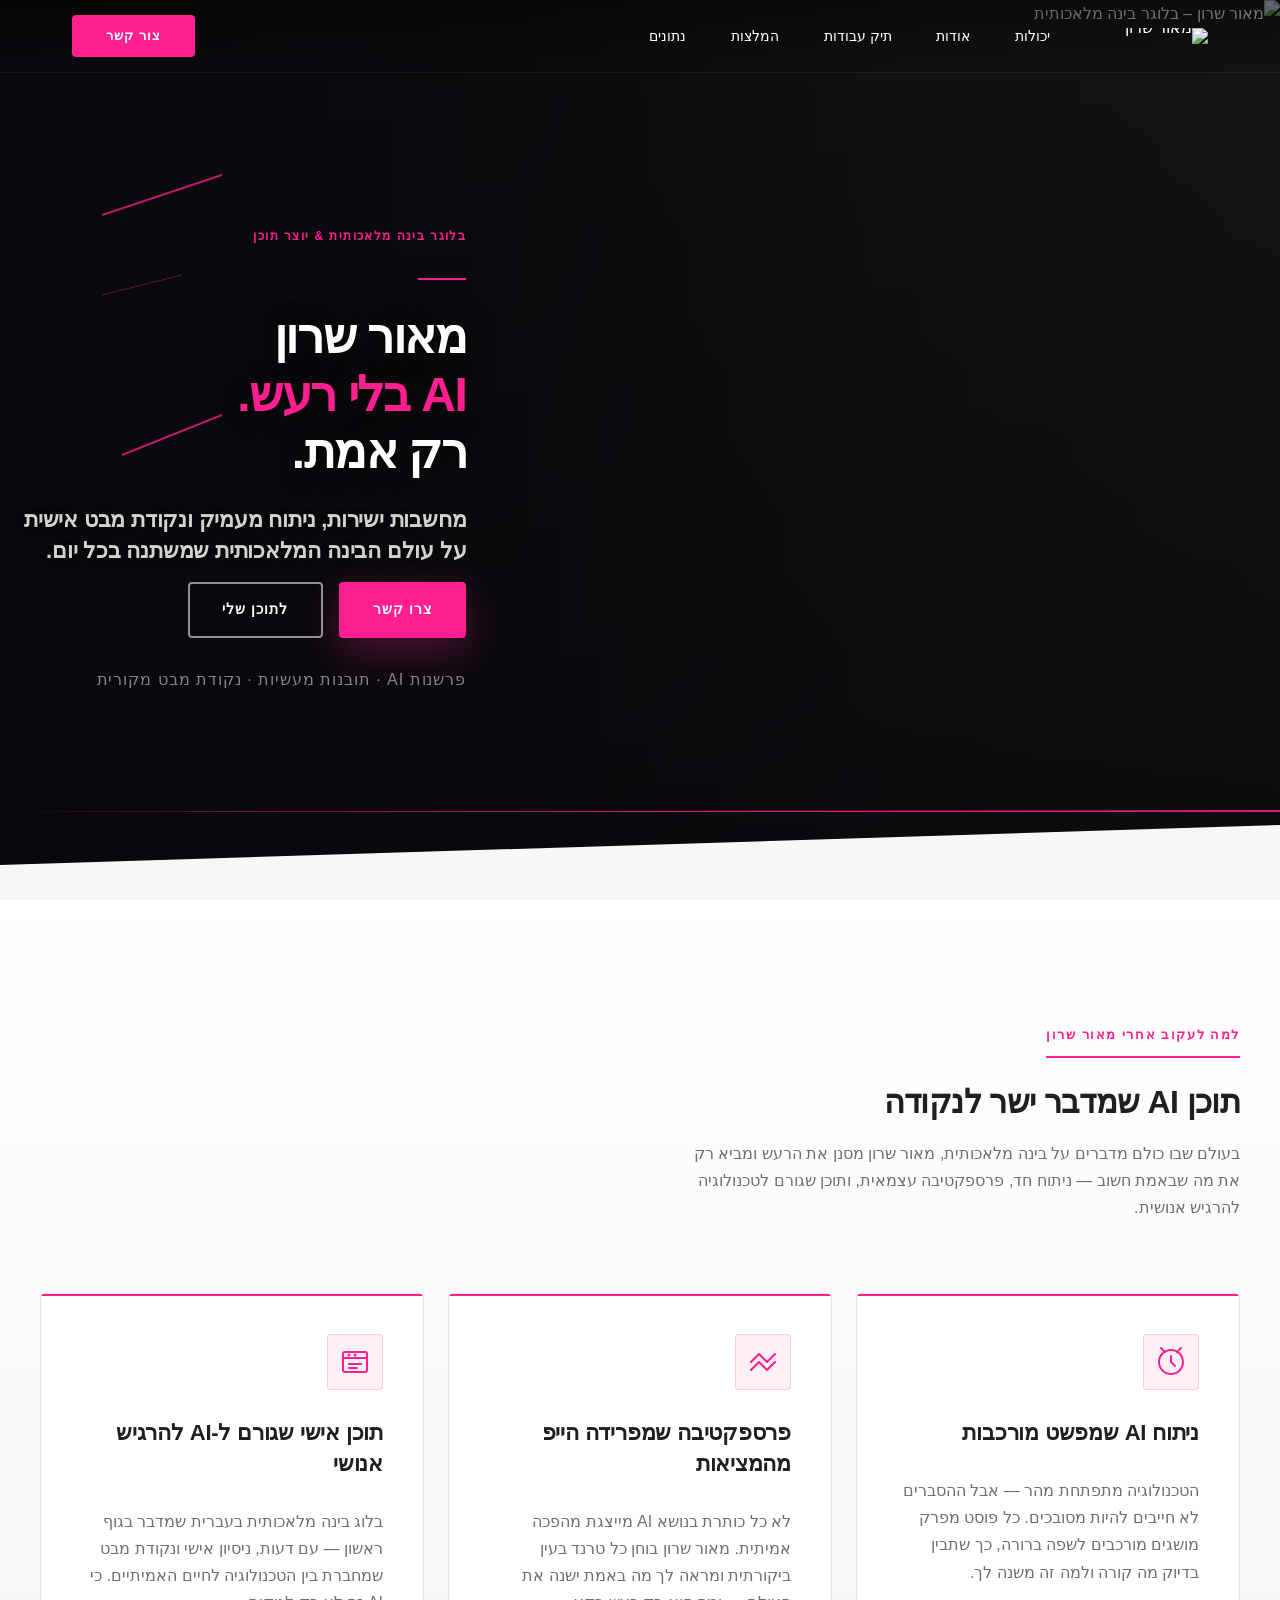
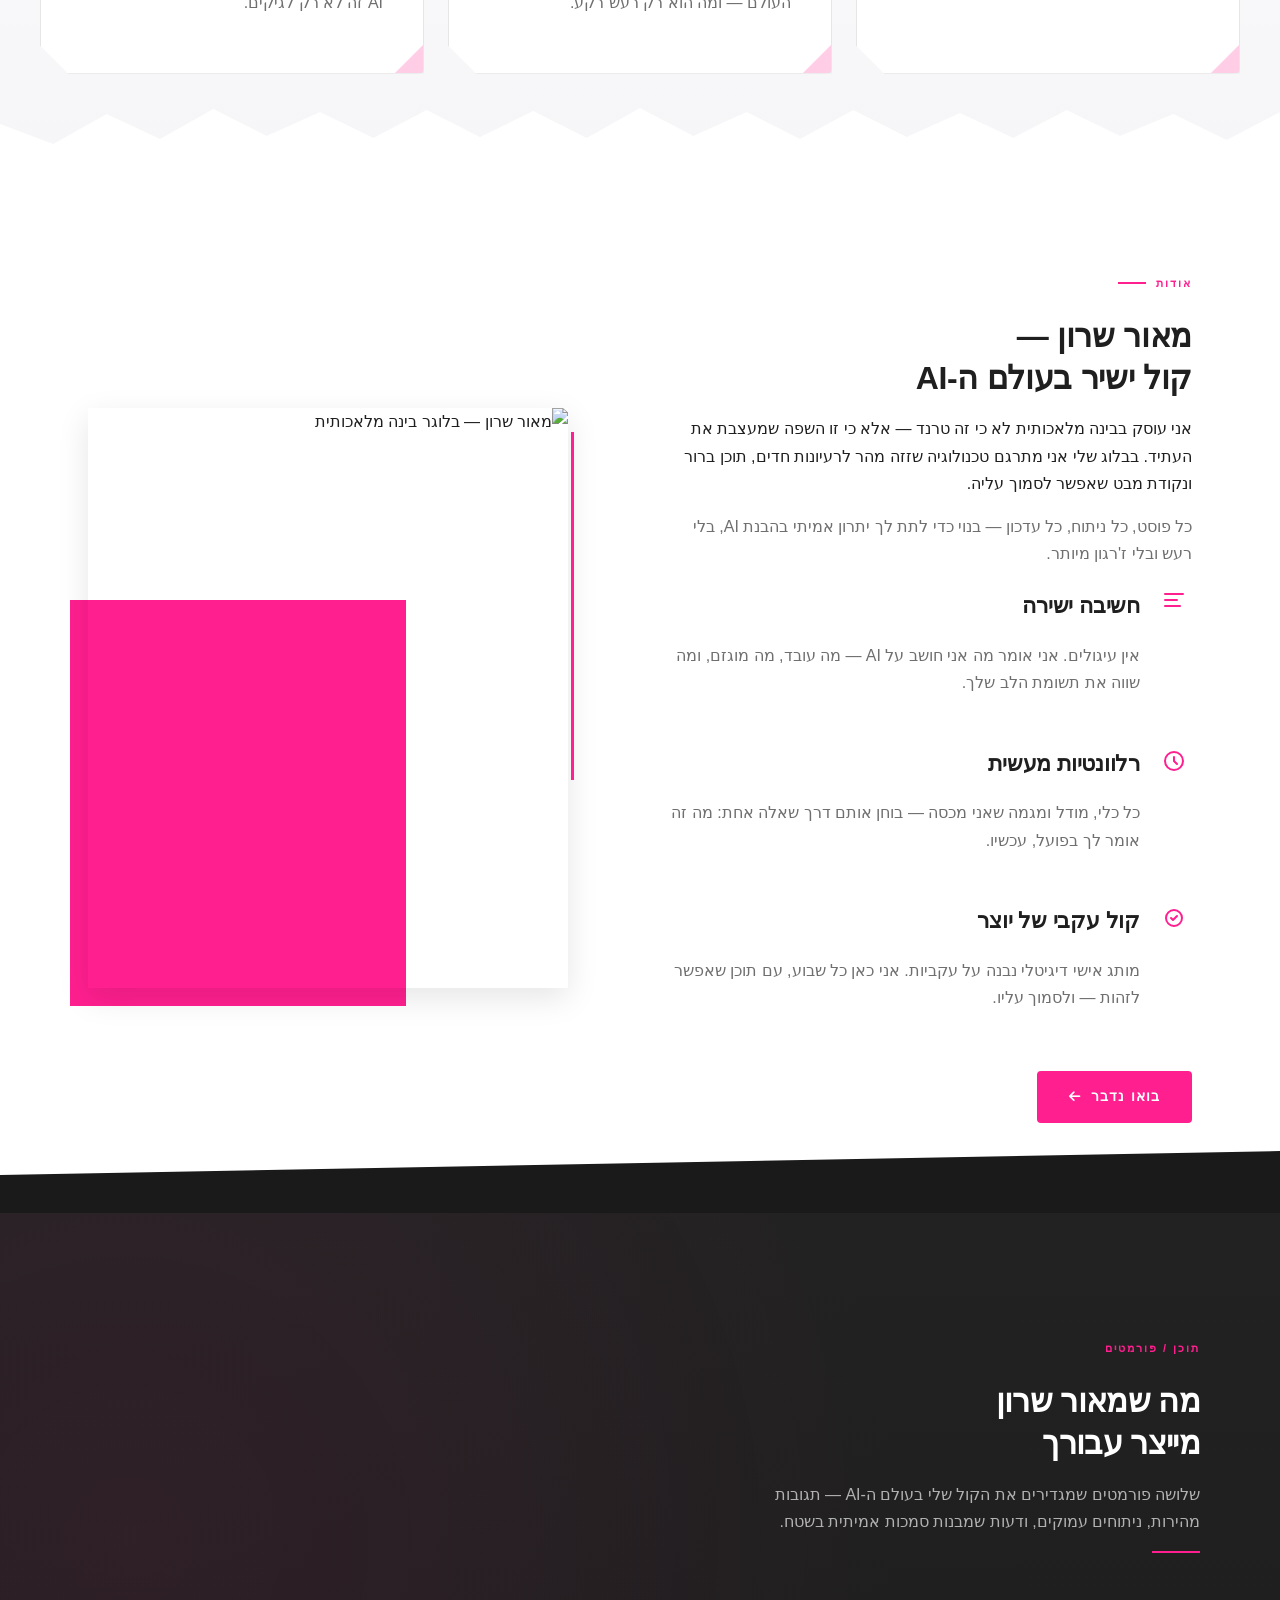
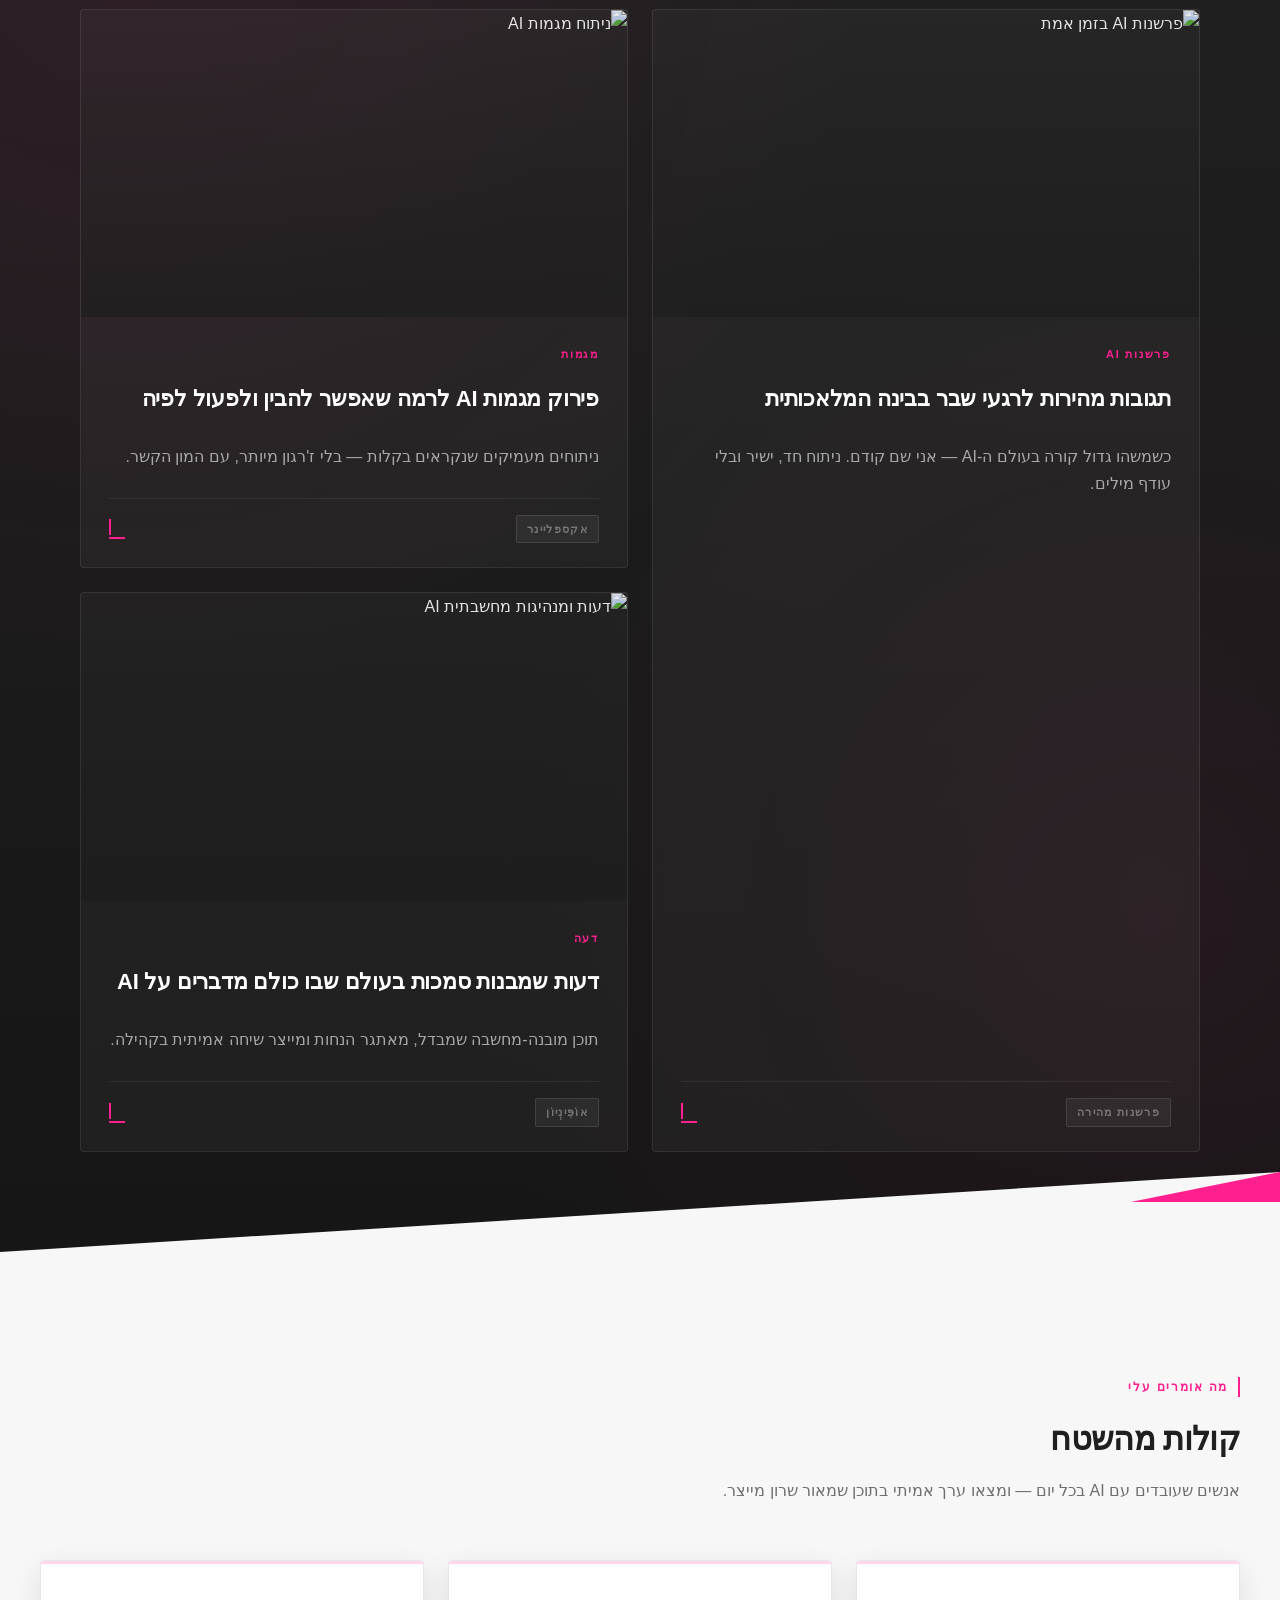
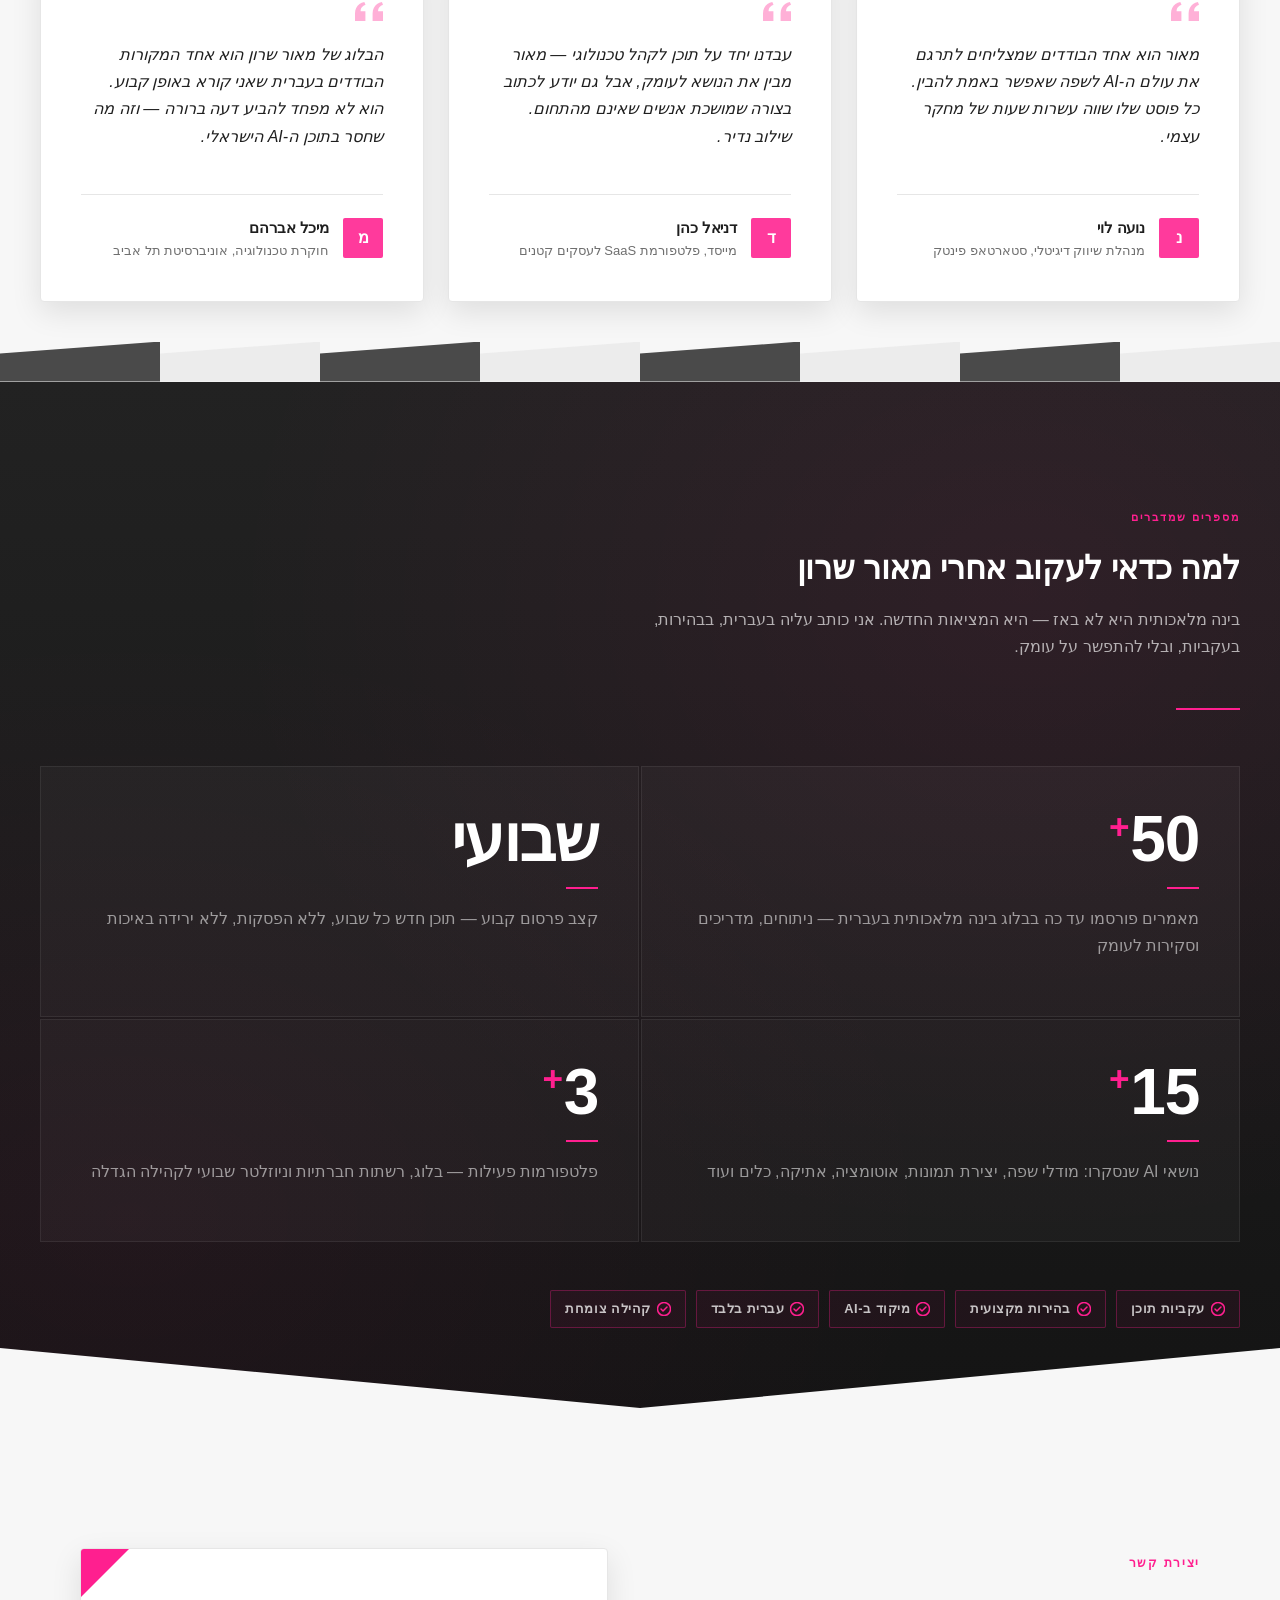
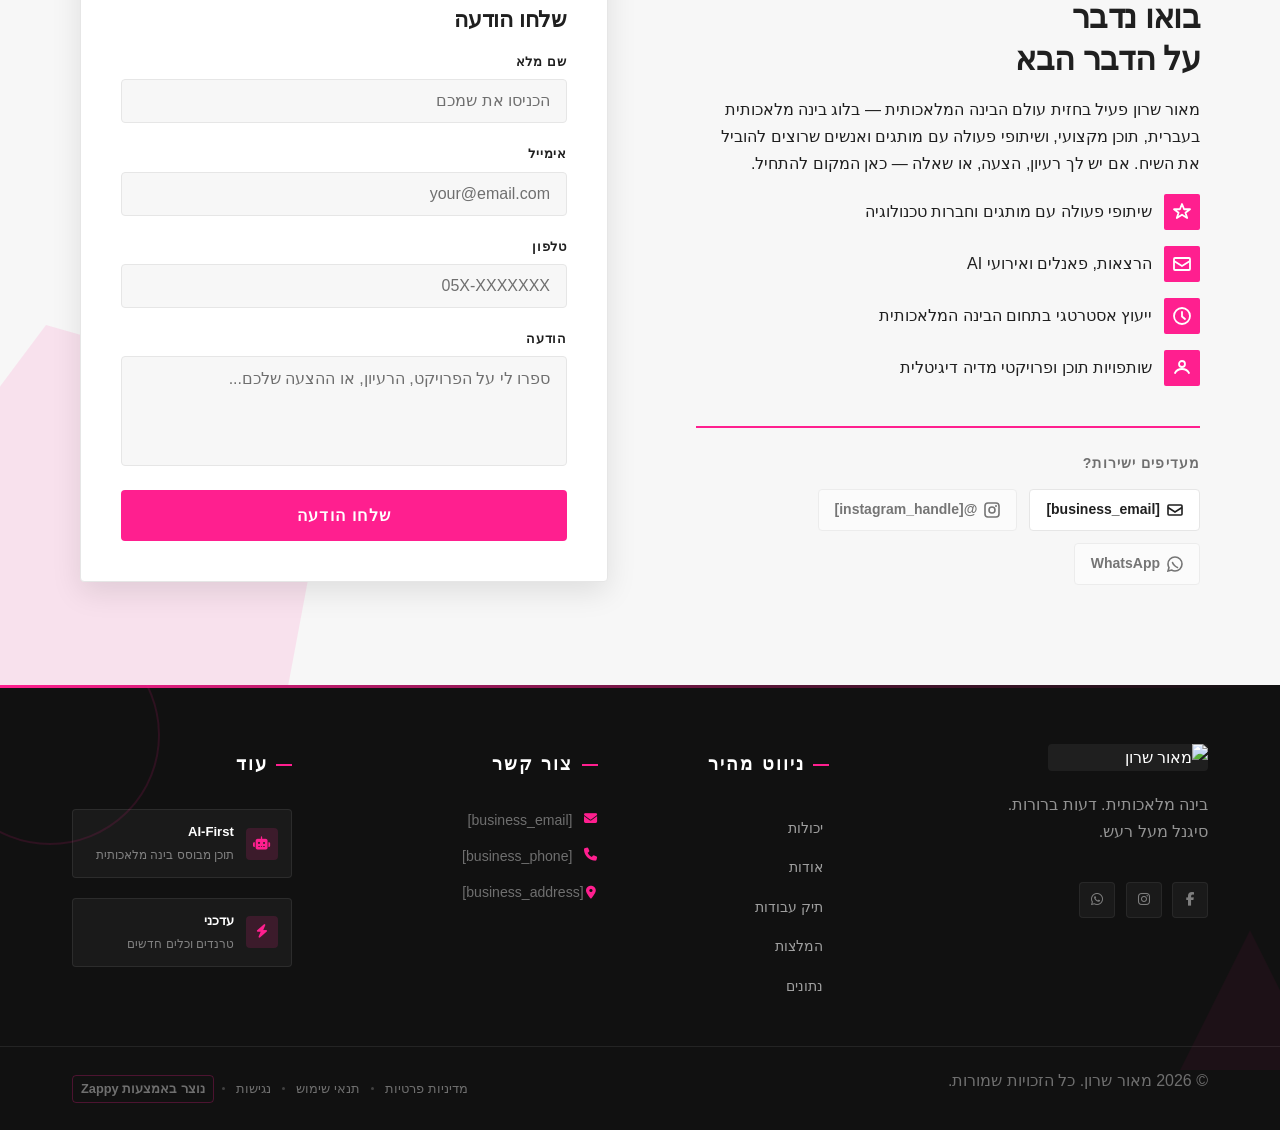
==== commit f540cb0b: "Background sync: Progressive GitHub Sync" ====
--- a/index.html
+++ b/index.html
@@ -325,16 +325,16 @@
 
   <nav class="navbar" dir="rtl">
   <button class="mobile-toggle" id="mobileToggle" aria-label="Menu">
-    <svg class="hamburger-icon" width="24" height="24" viewbox="0 0 24 24" fill="none">
+    <svg class="hamburger-icon" width="24" height="24" viewBox="0 0 24 24" fill="none">
       <path d="M3 12h18M3 6h18M3 18h18" stroke="currentColor" stroke-width="2" stroke-linecap="round"></path>
     </svg>
-    <svg class="close-icon" width="24" height="24" viewbox="0 0 24 24" fill="none" style="display: none;">
+    <svg class="close-icon" width="24" height="24" viewBox="0 0 24 24" fill="none" style="display: none;">
       <path d="M18 6L6 18M6 6l12 12" stroke="currentColor" stroke-width="2" stroke-linecap="round"></path>
     </svg>
   </button>
 
   <button class="phone-header-btn" data-phone="[business_phone]" aria-label="Call">
-    <svg width="20" height="20" viewbox="0 0 24 24" fill="currentColor">
+    <svg width="20" height="20" viewBox="0 0 24 24" fill="currentColor">
       <path d="M22 16.92v3a2 2 0 0 1-2.18 2 19.79 19.79 0 0 1-8.63-3.07 19.5 19.5 0 0 1-6-6 19.79 19.79 0 0 1-3.07-8.67A2 2 0 0 1 4.11 2h3a2 2 0 0 1 2 1.72 12.84 12.84 0 0 0 .7 2.81 2 2 0 0 1-.45 2.11L8.09 9.91a16 16 0 0 0 6 6l1.27-1.27a2 2 0 0 1 2.11-.45 12.84 12.84 0 0 0 2.81.7A2 2 0 0 1 22 16.92z"></path>
     </svg>
   </button>
@@ -783,10 +783,10 @@
 </script>
   
   <main>
-    <section id="hero" class="index-hero-section" data-layout-spec="בית-hero" dir="rtl" data-hero-type="fullscreen-scrim">
+    <section id="hero" class="index-hero-section" data-layout-spec="בית-hero" dir="rtl" data-hero-type="fullscreen-scrim" data-zappy-content-align="center-left"><style data-zappy-align-style="true">#hero > [data-zappy-align-target] { margin-top: auto !important; margin-bottom: auto !important; margin-left: 0 !important; margin-right: auto !important; display: flex !important; flex-direction: column !important; align-items: flex-end !important; } #hero > [data-zappy-align-target] > * { margin-left: 0 !important; margin-right: auto !important; min-width: 33.33% !important; text-align: start !important; justify-content: center !important; }  @media (max-width: 768px) { #hero > [data-zappy-align-target] { align-items: center !important; justify-content: center !important; margin-top: auto !important; margin-bottom: auto !important; margin-left: auto !important; margin-right: auto !important; } #hero > [data-zappy-align-target] > * { margin-left: auto !important; margin-right: auto !important; } }</style>
   <!-- Background Image -->
   <div class="index-hero-bg">
-    <img data-hero-bg="true" data-placeholder="index-hero-image-1" data-context="Cinematic dark portrait of Maor Sharon, an Israeli AI blogger and tech thought leader, standing confidently in a modern minimalist tech environment. Dark charcoal and near-black tones dominate the scene. Subtle hot pink (#FF1F8F) geometric vector lines and angular shapes are integrated into the background as abstract digital art elements. Studio-quality lighting with a slight rim light on the subject. The right side of the frame (where the subject faces or stands) is more open and airy, leaving the left side for text overlay. Professional, editorial, high-contrast photography style suitable for a personal brand landing page." width="1440" height="900" src="/assets/site-index-hero-image-1.webp" alt="מאור שרון – בלוגר בינה מלאכותית">
+    <img data-hero-bg="true" data-placeholder="index-hero-image-1" data-context="Cinematic dark portrait of Maor Sharon, an Israeli AI blogger and tech thought leader, standing confidently in a modern minimalist tech environment. Dark charcoal and near-black tones dominate the scene. Subtle hot pink (#FF1F8F) geometric vector lines and angular shapes are integrated into the background as abstract digital art elements. Studio-quality lighting with a slight rim light on the subject. The right side of the frame (where the subject faces or stands) is more open and airy, leaving the left side for text overlay. Professional, editorial, high-contrast photography style suitable for a personal brand landing page." width="1440" height="900" src="/assets/site-index-hero-image-1.webp" alt="מאור שרון – בלוגר בינה מלאכותית" data-hero-background="true" data-element-type="image" data-element-id="img-1774269903887-jfxpn45dg" class="zappy-editable-image" data-resize-handler-attached="true">
   </div>
 
   <!-- Scrim Overlay -->
@@ -794,7 +794,7 @@
 
   <!-- Hot pink decorative geometric lines -->
   <div class="index-hero-geo" aria-hidden="true">
-    <svg data-no-icon-edit="true" aria-hidden="true" viewbox="0 0 120 400" fill="none" xmlns="http://www.w3.org/2000/svg" preserveaspectratio="none">
+    <svg data-no-icon-edit="true" aria-hidden="true" viewBox="0 0 120 400" fill="none" xmlns="http://www.w3.org/2000/svg" preserveAspectRatio="none">
       <line x1="0" y1="80" x2="120" y2="40" stroke="#FF1F8F" stroke-width="2"></line>
       <line x1="0" y1="160" x2="80" y2="140" stroke="#FF1F8F" stroke-width="1" opacity="0.5"></line>
       <line x1="20" y1="320" x2="120" y2="280" stroke="#FF1F8F" stroke-width="2"></line>
@@ -802,13 +802,13 @@
   </div>
 
   <!-- Content Overlay -->
-  <div class="index-hero-content">
+  <div class="index-hero-content" data-zappy-align-target="true">
     <div class="index-hero-inner">
 
       <!-- Micro label -->
-      <span class="index-hero-label">בלוגר בינה מלאכותית &amp; יוצר תוכן</span>
-
-      <!-- Hot pink rule -->
+      <p class="zappy-editable"><span class="index-hero-label">בלוגר בינה מלאכותית &amp; יוצר תוכן</span>
+
+      </p><!-- Hot pink rule -->
       <div class="index-hero-rule" aria-hidden="true"></div>
 
       <!-- H1 -->
@@ -819,8 +819,8 @@
 
       <!-- CTA Buttons -->
       <div class="index-hero-ctas">
-        <a href="#contact" class="index-hero-btn-primary">צרו קשר</a>
-        <a href="#content" class="index-hero-btn-secondary">לתוכן שלי</a>
+        <a href="#contact" class="index-hero-btn-primary" data-element-type="button" data-element-id="btn-1774269903884-tzwufh2ip" data-native-element="true">צרו קשר</a>
+        <a href="#content" class="index-hero-btn-secondary" data-element-type="button" data-element-id="btn-1774269903884-y6nhze94o" data-native-element="true">לתוכן שלי</a>
       </div>
 
       <!-- Trust line -->
@@ -832,7 +832,7 @@
   <!-- Bottom diagonal divider -->
   <div class="index-hero-divider-wrapper" aria-hidden="true">
     <div class="index-hero-divider-pink" aria-hidden="true"></div>
-    <svg data-no-icon-edit="true" aria-hidden="true" viewbox="0 0 1440 90" preserveaspectratio="none" xmlns="http://www.w3.org/2000/svg">
+    <svg data-no-icon-edit="true" aria-hidden="true" viewBox="0 0 1440 90" preserveAspectRatio="none" xmlns="http://www.w3.org/2000/svg">
       <path d="M0,90 L0,55 L1440,15 L1440,90 Z" fill="var(--bg-light)"></path>
     </svg>
   </div>
@@ -856,7 +856,7 @@
       <article class="index-feature-card">
         <div class="index-feature-card-inner">
           <div class="index-feature-icon-wrap">
-            <svg data-element-type="icon" data-icon-type="svg" xmlns="http://www.w3.org/2000/svg" width="32" height="32" viewbox="0 0 32 32" fill="none" stroke="var(--primary)" stroke-width="2" stroke-linecap="round" stroke-linejoin="round" aria-hidden="true">
+            <svg data-element-type="icon" data-icon-type="svg" xmlns="http://www.w3.org/2000/svg" width="32" height="32" viewBox="0 0 32 32" fill="none" stroke="var(--primary)" stroke-width="2" stroke-linecap="round" stroke-linejoin="round" aria-hidden="true">
               <circle cx="16" cy="16" r="12"></circle>
               <path d="M16 10 L16 16 L20 20"></path>
               <path d="M10 6 L6 2"></path>
@@ -875,7 +875,7 @@
       <article class="index-feature-card">
         <div class="index-feature-card-inner">
           <div class="index-feature-icon-wrap">
-            <svg data-element-type="icon" data-icon-type="svg" xmlns="http://www.w3.org/2000/svg" width="32" height="32" viewbox="0 0 32 32" fill="none" stroke="var(--primary)" stroke-width="2" stroke-linecap="round" stroke-linejoin="round" aria-hidden="true">
+            <svg data-element-type="icon" data-icon-type="svg" xmlns="http://www.w3.org/2000/svg" width="32" height="32" viewBox="0 0 32 32" fill="none" stroke="var(--primary)" stroke-width="2" stroke-linecap="round" stroke-linejoin="round" aria-hidden="true">
               <path d="M4 16 L12 8 L20 16 L28 8"></path>
               <path d="M4 24 L12 16 L20 24 L28 16"></path>
             </svg>
@@ -892,7 +892,7 @@
       <article class="index-feature-card">
         <div class="index-feature-card-inner">
           <div class="index-feature-icon-wrap">
-            <svg data-element-type="icon" data-icon-type="svg" xmlns="http://www.w3.org/2000/svg" width="32" height="32" viewbox="0 0 32 32" fill="none" stroke="var(--primary)" stroke-width="2" stroke-linecap="round" stroke-linejoin="round" aria-hidden="true">
+            <svg data-element-type="icon" data-icon-type="svg" xmlns="http://www.w3.org/2000/svg" width="32" height="32" viewBox="0 0 32 32" fill="none" stroke="var(--primary)" stroke-width="2" stroke-linecap="round" stroke-linejoin="round" aria-hidden="true">
               <rect x="4" y="6" width="24" height="20" rx="2"></rect>
               <path d="M4 12 L28 12"></path>
               <circle cx="10" cy="9" r="1.5" fill="var(--primary)" stroke="none"></circle>
@@ -914,7 +914,7 @@
 
   <!-- Bottom Zigzag Divider -->
   <div class="index-features-divider-wrapper">
-    <svg data-no-icon-edit="true" aria-hidden="true" viewbox="0 0 1200 60" preserveaspectratio="none" xmlns="http://www.w3.org/2000/svg">
+    <svg data-no-icon-edit="true" aria-hidden="true" viewBox="0 0 1200 60" preserveAspectRatio="none" xmlns="http://www.w3.org/2000/svg">
       <!-- White zigzag layer -->
       <path d="M0,60 L0,30 L50,50 L100,20 L150,45 L200,15 L250,42 L300,18 L350,44 L400,16 L450,43 L500,17 L550,44 L600,14 L650,42 L700,18 L750,45 L800,16 L850,43 L900,19 L950,44 L1000,16 L1050,42 L1100,20 L1150,46 L1200,18 L1200,60 Z" fill="#ffffff"></path>
       <!-- Hot pink accent zigzag -->
@@ -938,7 +938,7 @@
         <div class="index-about-points">
           <div class="index-about-point">
             <div class="index-about-point-icon">
-              <svg width="20" height="20" viewbox="0 0 20 20" fill="none" xmlns="http://www.w3.org/2000/svg" data-element-type="icon" data-icon-type="svg" aria-hidden="true"><rect width="20" height="2" rx="1" fill="currentColor"></rect><rect y="6" width="14" height="2" rx="1" fill="currentColor"></rect><rect y="12" width="17" height="2" rx="1" fill="currentColor"></rect></svg>
+              <svg width="20" height="20" viewBox="0 0 20 20" fill="none" xmlns="http://www.w3.org/2000/svg" data-element-type="icon" data-icon-type="svg" aria-hidden="true"><rect width="20" height="2" rx="1" fill="currentColor"></rect><rect y="6" width="14" height="2" rx="1" fill="currentColor"></rect><rect y="12" width="17" height="2" rx="1" fill="currentColor"></rect></svg>
             </div>
             <div class="index-about-point-text">
               <h3>חשיבה ישירה</h3>
@@ -948,7 +948,7 @@
 
           <div class="index-about-point">
             <div class="index-about-point-icon">
-              <svg width="20" height="20" viewbox="0 0 20 20" fill="none" xmlns="http://www.w3.org/2000/svg" data-element-type="icon" data-icon-type="svg" aria-hidden="true"><circle cx="10" cy="10" r="9" stroke="currentColor" stroke-width="2"></circle><path d="M10 6v4l3 3" stroke="currentColor" stroke-width="2" stroke-linecap="round"></path></svg>
+              <svg width="20" height="20" viewBox="0 0 20 20" fill="none" xmlns="http://www.w3.org/2000/svg" data-element-type="icon" data-icon-type="svg" aria-hidden="true"><circle cx="10" cy="10" r="9" stroke="currentColor" stroke-width="2"></circle><path d="M10 6v4l3 3" stroke="currentColor" stroke-width="2" stroke-linecap="round"></path></svg>
             </div>
             <div class="index-about-point-text">
               <h3>רלוונטיות מעשית</h3>
@@ -958,7 +958,7 @@
 
           <div class="index-about-point">
             <div class="index-about-point-icon">
-              <svg width="20" height="20" viewbox="0 0 20 20" fill="none" xmlns="http://www.w3.org/2000/svg" data-element-type="icon" data-icon-type="svg" aria-hidden="true"><path d="M2 10C2 5.58 5.58 2 10 2s8 3.58 8 8-3.58 8-8 8-8-3.58-8-8z" stroke="currentColor" stroke-width="2"></path><path d="M7 10l2 2 4-4" stroke="currentColor" stroke-width="2" stroke-linecap="round" stroke-linejoin="round"></path></svg>
+              <svg width="20" height="20" viewBox="0 0 20 20" fill="none" xmlns="http://www.w3.org/2000/svg" data-element-type="icon" data-icon-type="svg" aria-hidden="true"><path d="M2 10C2 5.58 5.58 2 10 2s8 3.58 8 8-3.58 8-8 8-8-3.58-8-8z" stroke="currentColor" stroke-width="2"></path><path d="M7 10l2 2 4-4" stroke="currentColor" stroke-width="2" stroke-linecap="round" stroke-linejoin="round"></path></svg>
             </div>
             <div class="index-about-point-text">
               <h3>קול עקבי של יוצר</h3>
@@ -984,7 +984,7 @@
 
   <!-- Bottom Divider: angled charcoal band with hot pink line -->
   <div class="index-about-divider-wrapper" aria-hidden="true">
-    <svg data-no-icon-edit="true" aria-hidden="true" viewbox="0 0 1200 90" preserveaspectratio="none" xmlns="http://www.w3.org/2000/svg">
+    <svg data-no-icon-edit="true" aria-hidden="true" viewBox="0 0 1200 90" preserveAspectRatio="none" xmlns="http://www.w3.org/2000/svg">
       <!-- Hot pink slim line -->
       <path d="M0,90 L0,52 L1200,28 L1200,90 Z" fill="#1a1a1a"></path>
       <!-- Charcoal band on top of pink -->
@@ -1063,7 +1063,7 @@
 
   <!-- Bottom diagonal divider into light testimonials section -->
   <div class="showcase-divider-wrapper">
-    <svg data-no-icon-edit="true" aria-hidden="true" viewbox="0 0 1200 80" preserveaspectratio="none" xmlns="http://www.w3.org/2000/svg">
+    <svg data-no-icon-edit="true" aria-hidden="true" viewBox="0 0 1200 80" preserveAspectRatio="none" xmlns="http://www.w3.org/2000/svg">
       <polygon points="0,80 1200,0 1200,80" fill="#F7F7F7"></polygon>
       <polygon points="1200,0 1200,30 1060,30" fill="#FF1F8F"></polygon>
     </svg>
@@ -1083,7 +1083,7 @@
       <article class="index-testimonials-card">
         <div class="index-testimonials-accent-bar"></div>
         <div class="index-testimonials-quote-icon">
-          <svg data-element-type="icon" data-icon-type="svg" width="28" height="20" viewbox="0 0 28 20" fill="none" xmlns="http://www.w3.org/2000/svg" aria-hidden="true">
+          <svg data-element-type="icon" data-icon-type="svg" width="28" height="20" viewBox="0 0 28 20" fill="none" xmlns="http://www.w3.org/2000/svg" aria-hidden="true">
             <path d="M0 20V12.4C0 10.4 0.4 8.6 1.2 7C2 5.4 3.1 4.1 4.5 3.1C5.9 2.1 7.5 1.4 9.3 1L10.5 3.8C9 4.3 7.8 5.1 6.9 6.2C6 7.3 5.6 8.6 5.6 10.2H10.4V20H0ZM17.6 20V12.4C17.6 10.4 18 8.6 18.8 7C19.6 5.4 20.7 4.1 22.1 3.1C23.5 2.1 25.1 1.4 26.9 1L28 3.8C26.5 4.3 25.3 5.1 24.4 6.2C23.5 7.3 23.1 8.6 23.1 10.2H28V20H17.6Z" fill="currentColor"></path>
           </svg>
         </div>
@@ -1102,7 +1102,7 @@
       <article class="index-testimonials-card">
         <div class="index-testimonials-accent-bar"></div>
         <div class="index-testimonials-quote-icon">
-          <svg data-element-type="icon" data-icon-type="svg" width="28" height="20" viewbox="0 0 28 20" fill="none" xmlns="http://www.w3.org/2000/svg" aria-hidden="true">
+          <svg data-element-type="icon" data-icon-type="svg" width="28" height="20" viewBox="0 0 28 20" fill="none" xmlns="http://www.w3.org/2000/svg" aria-hidden="true">
             <path d="M0 20V12.4C0 10.4 0.4 8.6 1.2 7C2 5.4 3.1 4.1 4.5 3.1C5.9 2.1 7.5 1.4 9.3 1L10.5 3.8C9 4.3 7.8 5.1 6.9 6.2C6 7.3 5.6 8.6 5.6 10.2H10.4V20H0ZM17.6 20V12.4C17.6 10.4 18 8.6 18.8 7C19.6 5.4 20.7 4.1 22.1 3.1C23.5 2.1 25.1 1.4 26.9 1L28 3.8C26.5 4.3 25.3 5.1 24.4 6.2C23.5 7.3 23.1 8.6 23.1 10.2H28V20H17.6Z" fill="currentColor"></path>
           </svg>
         </div>
@@ -1121,7 +1121,7 @@
       <article class="index-testimonials-card">
         <div class="index-testimonials-accent-bar"></div>
         <div class="index-testimonials-quote-icon">
-          <svg data-element-type="icon" data-icon-type="svg" width="28" height="20" viewbox="0 0 28 20" fill="none" xmlns="http://www.w3.org/2000/svg" aria-hidden="true">
+          <svg data-element-type="icon" data-icon-type="svg" width="28" height="20" viewBox="0 0 28 20" fill="none" xmlns="http://www.w3.org/2000/svg" aria-hidden="true">
             <path d="M0 20V12.4C0 10.4 0.4 8.6 1.2 7C2 5.4 3.1 4.1 4.5 3.1C5.9 2.1 7.5 1.4 9.3 1L10.5 3.8C9 4.3 7.8 5.1 6.9 6.2C6 7.3 5.6 8.6 5.6 10.2H10.4V20H0ZM17.6 20V12.4C17.6 10.4 18 8.6 18.8 7C19.6 5.4 20.7 4.1 22.1 3.1C23.5 2.1 25.1 1.4 26.9 1L28 3.8C26.5 4.3 25.3 5.1 24.4 6.2C23.5 7.3 23.1 8.6 23.1 10.2H28V20H17.6Z" fill="currentColor"></path>
           </svg>
         </div>
@@ -1199,35 +1199,35 @@
     <!-- Trust chips row -->
     <div class="index-stats-chips" role="list">
       <span class="index-stats-chip" role="listitem">
-        <svg data-element-type="icon" data-icon-type="svg" width="14" height="14" viewbox="0 0 14 14" fill="none" xmlns="http://www.w3.org/2000/svg" aria-hidden="true">
+        <svg data-element-type="icon" data-icon-type="svg" width="14" height="14" viewBox="0 0 14 14" fill="none" xmlns="http://www.w3.org/2000/svg" aria-hidden="true">
           <circle cx="7" cy="7" r="6.5" stroke="currentColor" stroke-width="1.5"></circle>
           <path d="M4 7l2 2 4-4" stroke="currentColor" stroke-width="1.5" stroke-linecap="round" stroke-linejoin="round"></path>
         </svg>
         עקביות תוכן
       </span>
       <span class="index-stats-chip" role="listitem">
-        <svg data-element-type="icon" data-icon-type="svg" width="14" height="14" viewbox="0 0 14 14" fill="none" xmlns="http://www.w3.org/2000/svg" aria-hidden="true">
+        <svg data-element-type="icon" data-icon-type="svg" width="14" height="14" viewBox="0 0 14 14" fill="none" xmlns="http://www.w3.org/2000/svg" aria-hidden="true">
           <circle cx="7" cy="7" r="6.5" stroke="currentColor" stroke-width="1.5"></circle>
           <path d="M4 7l2 2 4-4" stroke="currentColor" stroke-width="1.5" stroke-linecap="round" stroke-linejoin="round"></path>
         </svg>
         בהירות מקצועית
       </span>
       <span class="index-stats-chip" role="listitem">
-        <svg data-element-type="icon" data-icon-type="svg" width="14" height="14" viewbox="0 0 14 14" fill="none" xmlns="http://www.w3.org/2000/svg" aria-hidden="true">
+        <svg data-element-type="icon" data-icon-type="svg" width="14" height="14" viewBox="0 0 14 14" fill="none" xmlns="http://www.w3.org/2000/svg" aria-hidden="true">
           <circle cx="7" cy="7" r="6.5" stroke="currentColor" stroke-width="1.5"></circle>
           <path d="M4 7l2 2 4-4" stroke="currentColor" stroke-width="1.5" stroke-linecap="round" stroke-linejoin="round"></path>
         </svg>
         מיקוד ב-AI
       </span>
       <span class="index-stats-chip" role="listitem">
-        <svg data-element-type="icon" data-icon-type="svg" width="14" height="14" viewbox="0 0 14 14" fill="none" xmlns="http://www.w3.org/2000/svg" aria-hidden="true">
+        <svg data-element-type="icon" data-icon-type="svg" width="14" height="14" viewBox="0 0 14 14" fill="none" xmlns="http://www.w3.org/2000/svg" aria-hidden="true">
           <circle cx="7" cy="7" r="6.5" stroke="currentColor" stroke-width="1.5"></circle>
           <path d="M4 7l2 2 4-4" stroke="currentColor" stroke-width="1.5" stroke-linecap="round" stroke-linejoin="round"></path>
         </svg>
         עברית בלבד
       </span>
       <span class="index-stats-chip" role="listitem">
-        <svg data-element-type="icon" data-icon-type="svg" width="14" height="14" viewbox="0 0 14 14" fill="none" xmlns="http://www.w3.org/2000/svg" aria-hidden="true">
+        <svg data-element-type="icon" data-icon-type="svg" width="14" height="14" viewBox="0 0 14 14" fill="none" xmlns="http://www.w3.org/2000/svg" aria-hidden="true">
           <circle cx="7" cy="7" r="6.5" stroke="currentColor" stroke-width="1.5"></circle>
           <path d="M4 7l2 2 4-4" stroke="currentColor" stroke-width="1.5" stroke-linecap="round" stroke-linejoin="round"></path>
         </svg>
@@ -1239,7 +1239,7 @@
 
   <!-- Bottom chevron divider -->
   <div class="index-stats-divider-wrapper">
-    <svg data-no-icon-edit="true" aria-hidden="true" viewbox="0 0 1200 80" preserveaspectratio="none" xmlns="http://www.w3.org/2000/svg">
+    <svg data-no-icon-edit="true" aria-hidden="true" viewBox="0 0 1200 80" preserveAspectRatio="none" xmlns="http://www.w3.org/2000/svg">
       <path d="M0,80 L0,0 L600,60 L1200,0 L1200,80 Z" fill="var(--bg-light)"></path>
     </svg>
   </div>
@@ -1260,25 +1260,25 @@
       <ul class="index-contact-section__reasons">
         <li>
           <span class="index-contact-section__reason-icon" aria-hidden="true">
-            <svg data-element-type="icon" data-icon-type="svg" width="18" height="18" viewbox="0 0 18 18" fill="none" xmlns="http://www.w3.org/2000/svg"><path d="M9 1L11.09 6.26L17 6.27L12.45 9.74L14.18 15L9 11.77L3.82 15L5.55 9.74L1 6.27L6.91 6.26L9 1Z" stroke="currentColor" stroke-width="1.8" stroke-linejoin="round"></path></svg>
+            <svg data-element-type="icon" data-icon-type="svg" width="18" height="18" viewBox="0 0 18 18" fill="none" xmlns="http://www.w3.org/2000/svg"><path d="M9 1L11.09 6.26L17 6.27L12.45 9.74L14.18 15L9 11.77L3.82 15L5.55 9.74L1 6.27L6.91 6.26L9 1Z" stroke="currentColor" stroke-width="1.8" stroke-linejoin="round"></path></svg>
           </span>
           <span>שיתופי פעולה עם מותגים וחברות טכנולוגיה</span>
         </li>
         <li>
           <span class="index-contact-section__reason-icon" aria-hidden="true">
-            <svg data-element-type="icon" data-icon-type="svg" width="18" height="18" viewbox="0 0 18 18" fill="none" xmlns="http://www.w3.org/2000/svg"><rect x="1" y="3" width="16" height="12" rx="1" stroke="currentColor" stroke-width="1.8"></rect><path d="M1 6L9 11L17 6" stroke="currentColor" stroke-width="1.8"></path></svg>
+            <svg data-element-type="icon" data-icon-type="svg" width="18" height="18" viewBox="0 0 18 18" fill="none" xmlns="http://www.w3.org/2000/svg"><rect x="1" y="3" width="16" height="12" rx="1" stroke="currentColor" stroke-width="1.8"></rect><path d="M1 6L9 11L17 6" stroke="currentColor" stroke-width="1.8"></path></svg>
           </span>
           <span>הרצאות, פאנלים ואירועי AI</span>
         </li>
         <li>
           <span class="index-contact-section__reason-icon" aria-hidden="true">
-            <svg data-element-type="icon" data-icon-type="svg" width="18" height="18" viewbox="0 0 18 18" fill="none" xmlns="http://www.w3.org/2000/svg"><circle cx="9" cy="9" r="8" stroke="currentColor" stroke-width="1.8"></circle><path d="M9 5V9.5L12 12" stroke="currentColor" stroke-width="1.8" stroke-linecap="round"></path></svg>
+            <svg data-element-type="icon" data-icon-type="svg" width="18" height="18" viewBox="0 0 18 18" fill="none" xmlns="http://www.w3.org/2000/svg"><circle cx="9" cy="9" r="8" stroke="currentColor" stroke-width="1.8"></circle><path d="M9 5V9.5L12 12" stroke="currentColor" stroke-width="1.8" stroke-linecap="round"></path></svg>
           </span>
           <span>ייעוץ אסטרטגי בתחום הבינה המלאכותית</span>
         </li>
         <li>
           <span class="index-contact-section__reason-icon" aria-hidden="true">
-            <svg data-element-type="icon" data-icon-type="svg" width="18" height="18" viewbox="0 0 18 18" fill="none" xmlns="http://www.w3.org/2000/svg"><path d="M2 14C2 14 4 10 9 10C14 10 16 14 16 14" stroke="currentColor" stroke-width="1.8" stroke-linecap="round"></path><circle cx="9" cy="5" r="3" stroke="currentColor" stroke-width="1.8"></circle></svg>
+            <svg data-element-type="icon" data-icon-type="svg" width="18" height="18" viewBox="0 0 18 18" fill="none" xmlns="http://www.w3.org/2000/svg"><path d="M2 14C2 14 4 10 9 10C14 10 16 14 16 14" stroke="currentColor" stroke-width="1.8" stroke-linecap="round"></path><circle cx="9" cy="5" r="3" stroke="currentColor" stroke-width="1.8"></circle></svg>
           </span>
           <span>שותפויות תוכן ופרויקטי מדיה דיגיטלית</span>
         </li>
@@ -1288,15 +1288,15 @@
         <span class="index-contact-section__cta-label">מעדיפים ישירות?</span>
         <div class="index-contact-section__cta-links">
           <a href="mailto:[business_email]" class="index-contact-section__cta-link">
-            <svg data-element-type="icon" data-icon-type="svg" width="16" height="16" viewbox="0 0 16 16" fill="none" xmlns="http://www.w3.org/2000/svg"><rect x="1" y="3" width="14" height="10" rx="1" stroke="currentColor" stroke-width="1.6"></rect><path d="M1 5.5L8 10L15 5.5" stroke="currentColor" stroke-width="1.6"></path></svg>
+            <svg data-element-type="icon" data-icon-type="svg" width="16" height="16" viewBox="0 0 16 16" fill="none" xmlns="http://www.w3.org/2000/svg"><rect x="1" y="3" width="14" height="10" rx="1" stroke="currentColor" stroke-width="1.6"></rect><path d="M1 5.5L8 10L15 5.5" stroke="currentColor" stroke-width="1.6"></path></svg>
             [business_email]
           </a>
           <a href="https://instagram.com/[instagram_handle]" target="_blank" rel="noopener" class="index-contact-section__cta-link">
-            <svg data-element-type="icon" data-icon-type="svg" width="16" height="16" viewbox="0 0 16 16" fill="none" xmlns="http://www.w3.org/2000/svg"><rect x="1" y="1" width="14" height="14" rx="3" stroke="currentColor" stroke-width="1.6"></rect><circle cx="8" cy="8" r="3" stroke="currentColor" stroke-width="1.6"></circle><circle cx="12" cy="4" r="1" fill="currentColor"></circle></svg>
+            <svg data-element-type="icon" data-icon-type="svg" width="16" height="16" viewBox="0 0 16 16" fill="none" xmlns="http://www.w3.org/2000/svg"><rect x="1" y="1" width="14" height="14" rx="3" stroke="currentColor" stroke-width="1.6"></rect><circle cx="8" cy="8" r="3" stroke="currentColor" stroke-width="1.6"></circle><circle cx="12" cy="4" r="1" fill="currentColor"></circle></svg>
             @[instagram_handle]
           </a>
           <a href="https://wa.me/[whatsapp_handle]" target="_blank" rel="noopener" class="index-contact-section__cta-link">
-            <svg data-element-type="icon" data-icon-type="svg" width="16" height="16" viewbox="0 0 16 16" fill="none" xmlns="http://www.w3.org/2000/svg"><path d="M8 1C4.13 1 1 4.13 1 8C1 9.3 1.36 10.52 1.99 11.56L1 15L4.56 14.03C5.57 14.63 6.75 15 8 15C11.87 15 15 11.87 15 8C15 4.13 11.87 1 8 1Z" stroke="currentColor" stroke-width="1.6"></path><path d="M5.5 6.5C5.5 6.5 6 8 7.5 9.5C9 11 10.5 11.5 10.5 11.5" stroke="currentColor" stroke-width="1.6" stroke-linecap="round"></path></svg>
+            <svg data-element-type="icon" data-icon-type="svg" width="16" height="16" viewBox="0 0 16 16" fill="none" xmlns="http://www.w3.org/2000/svg"><path d="M8 1C4.13 1 1 4.13 1 8C1 9.3 1.36 10.52 1.99 11.56L1 15L4.56 14.03C5.57 14.63 6.75 15 8 15C11.87 15 15 11.87 15 8C15 4.13 11.87 1 8 1Z" stroke="currentColor" stroke-width="1.6"></path><path d="M5.5 6.5C5.5 6.5 6 8 7.5 9.5C9 11 10.5 11.5 10.5 11.5" stroke="currentColor" stroke-width="1.6" stroke-linecap="round"></path></svg>
             WhatsApp
           </a>
         </div>
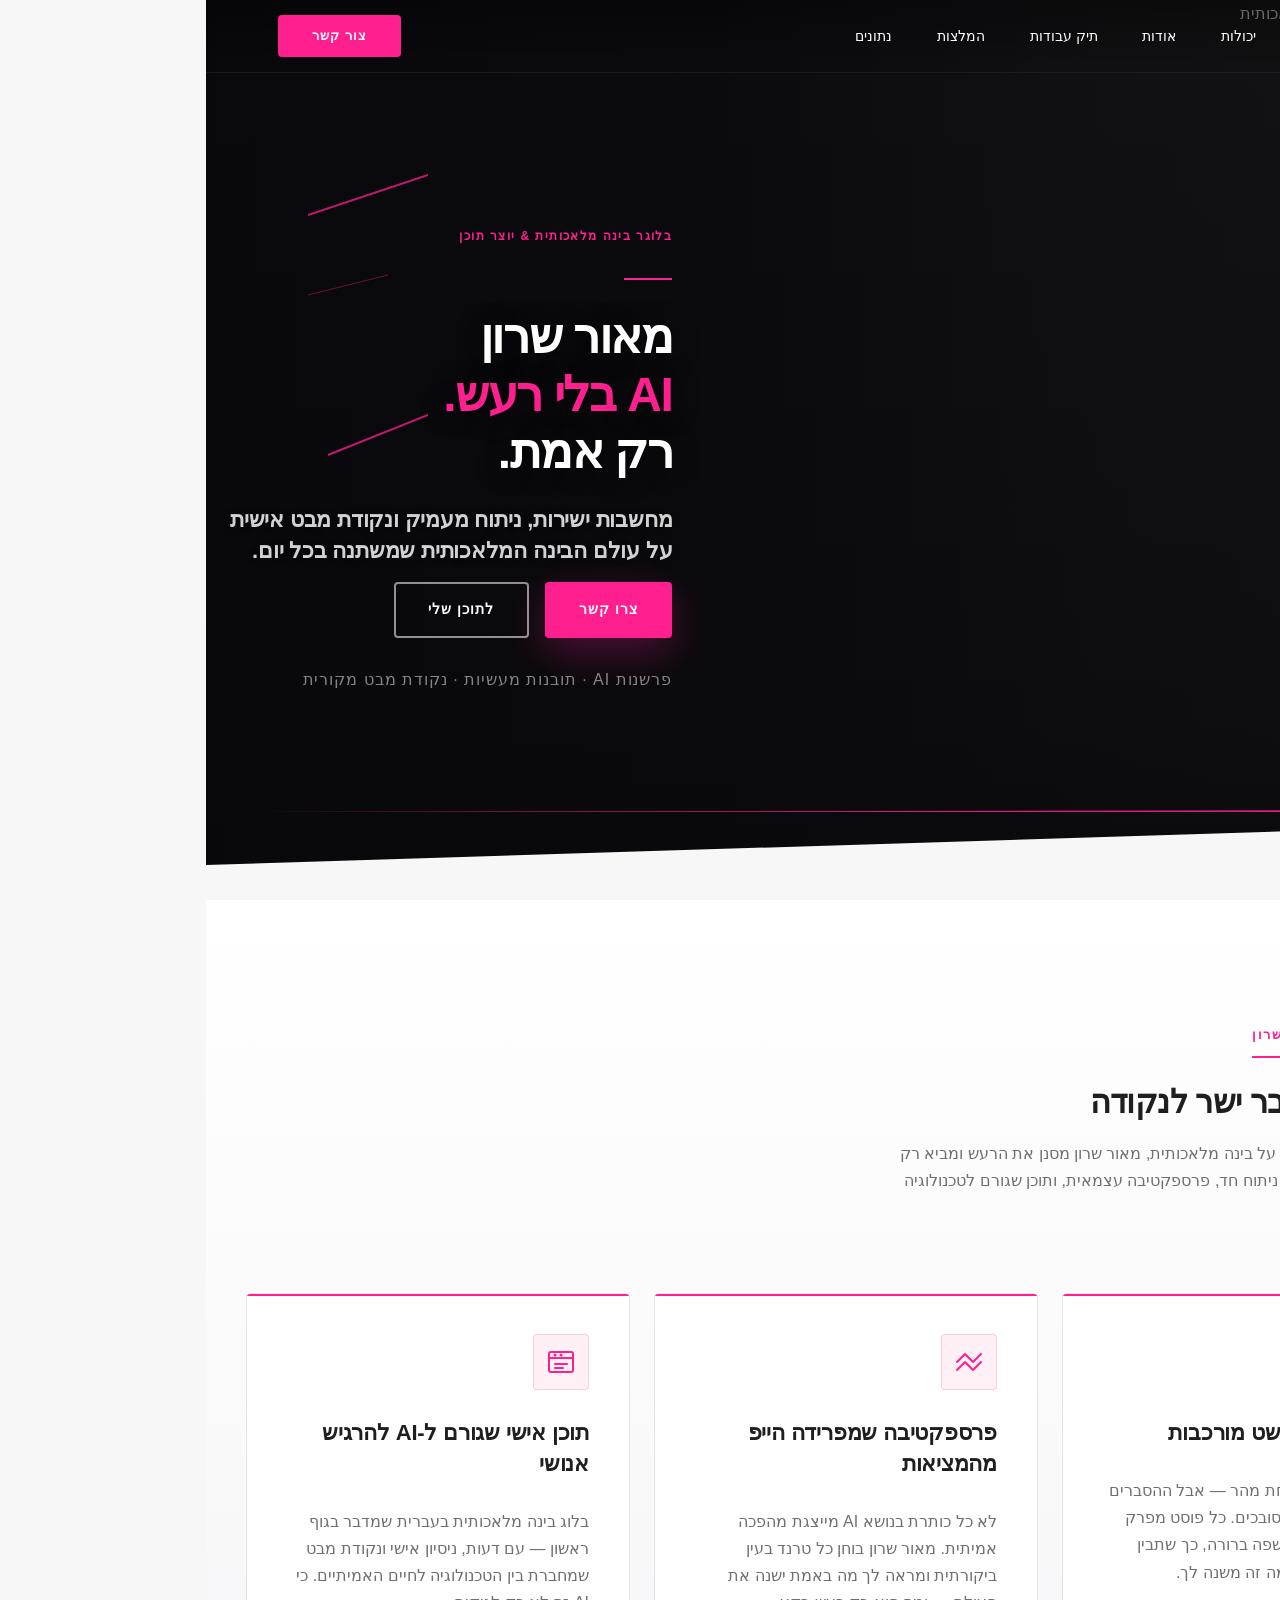
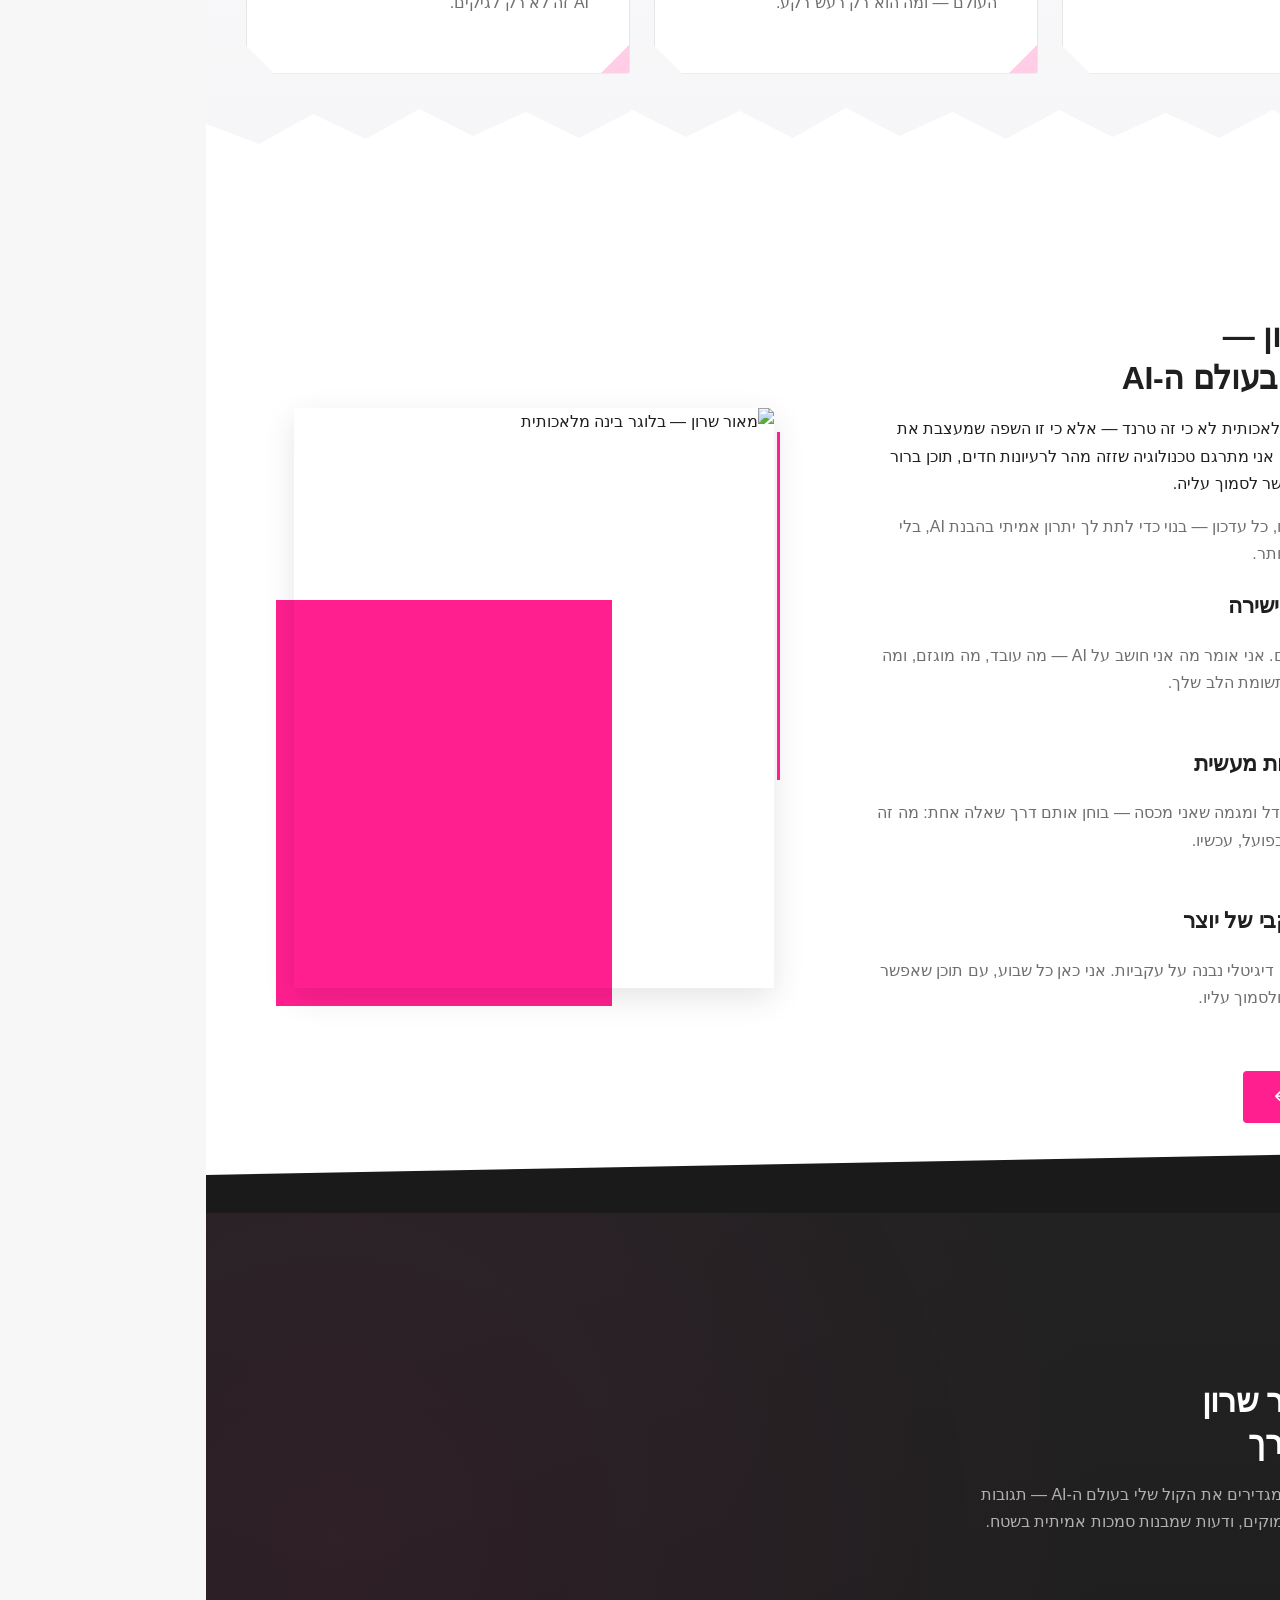
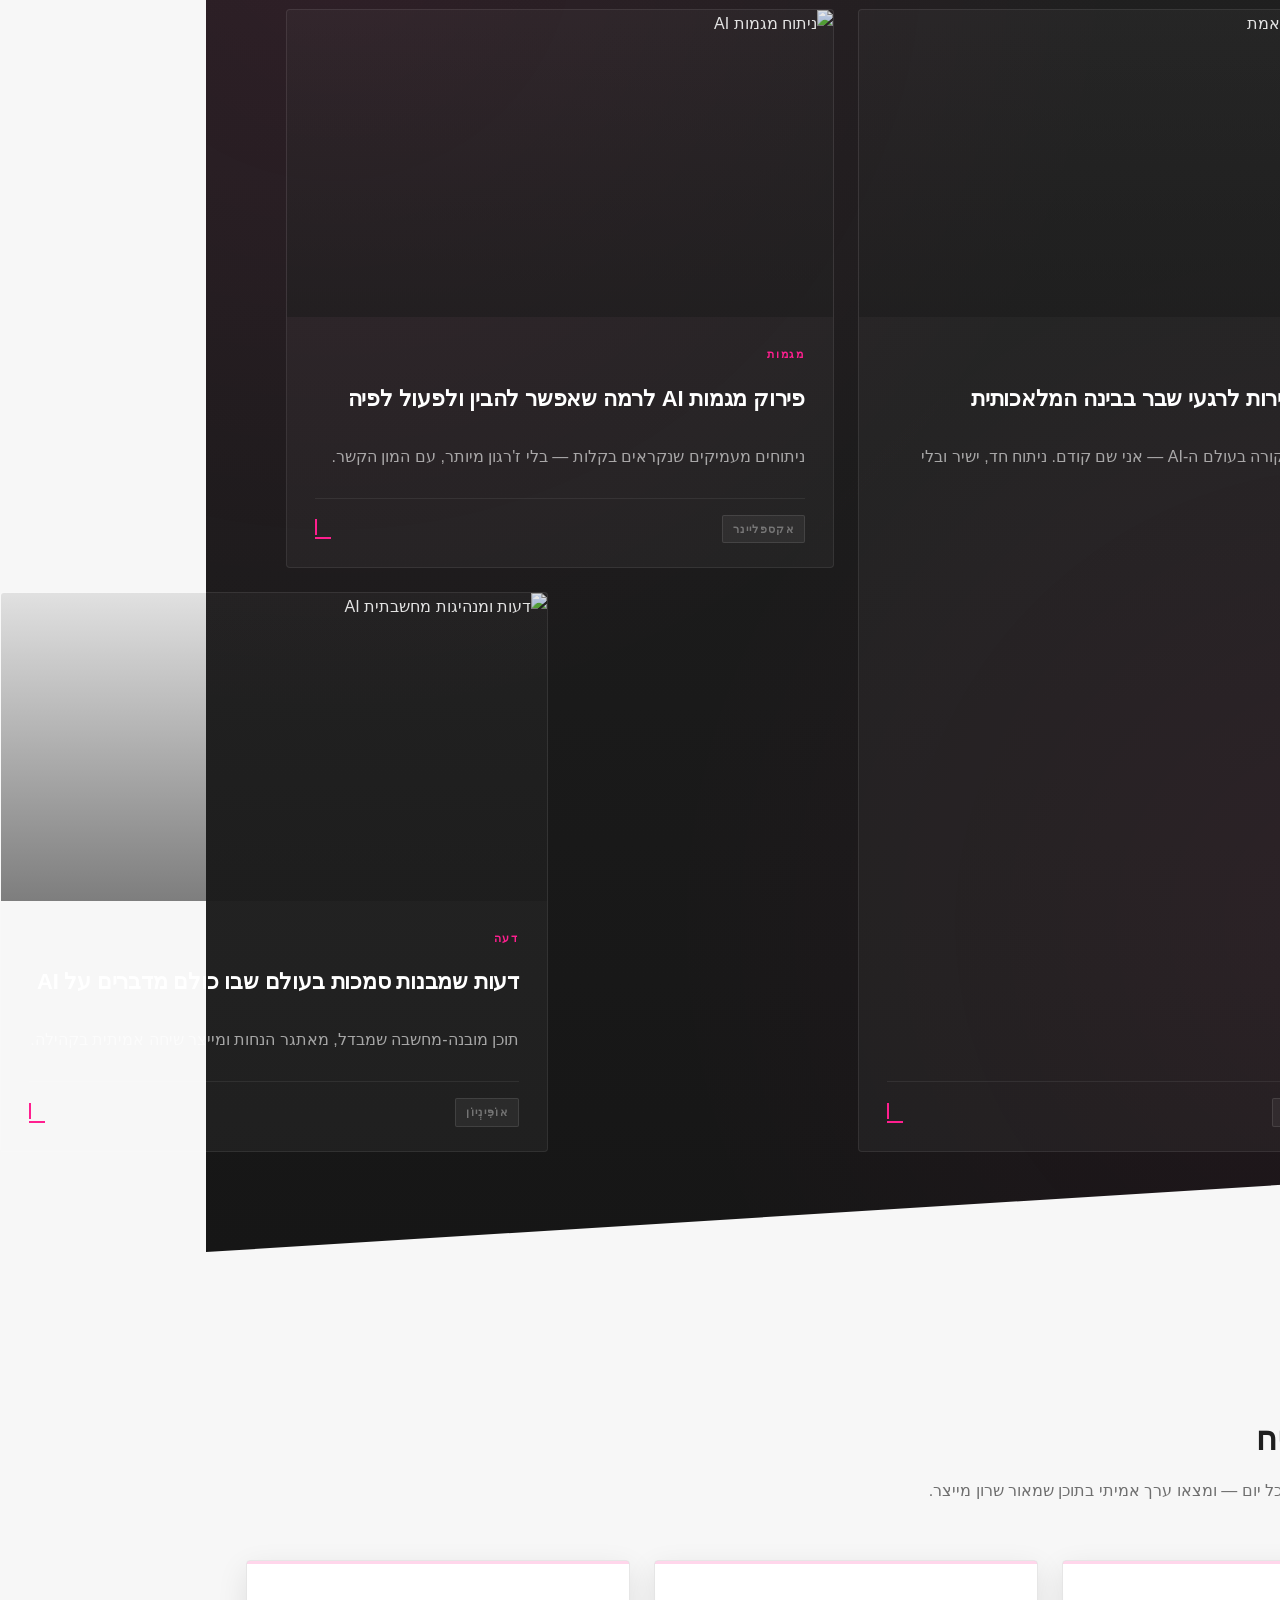
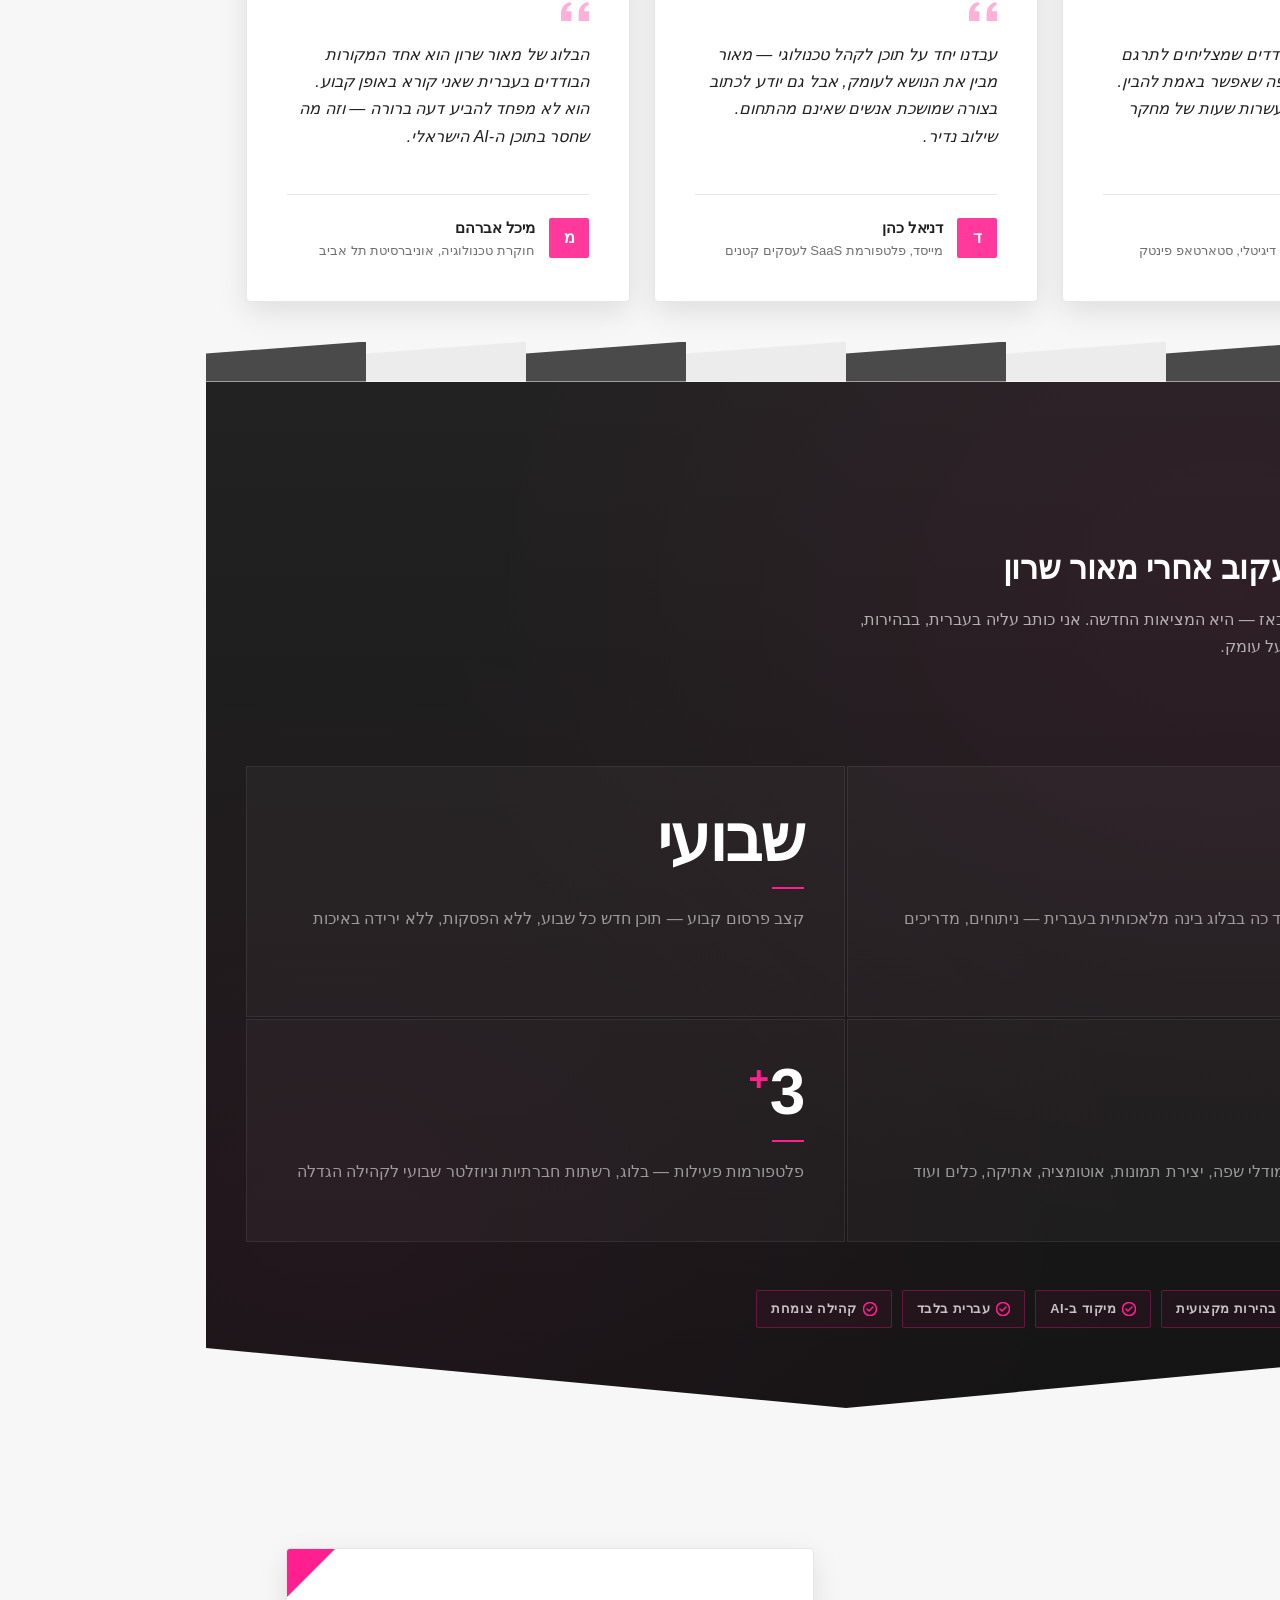
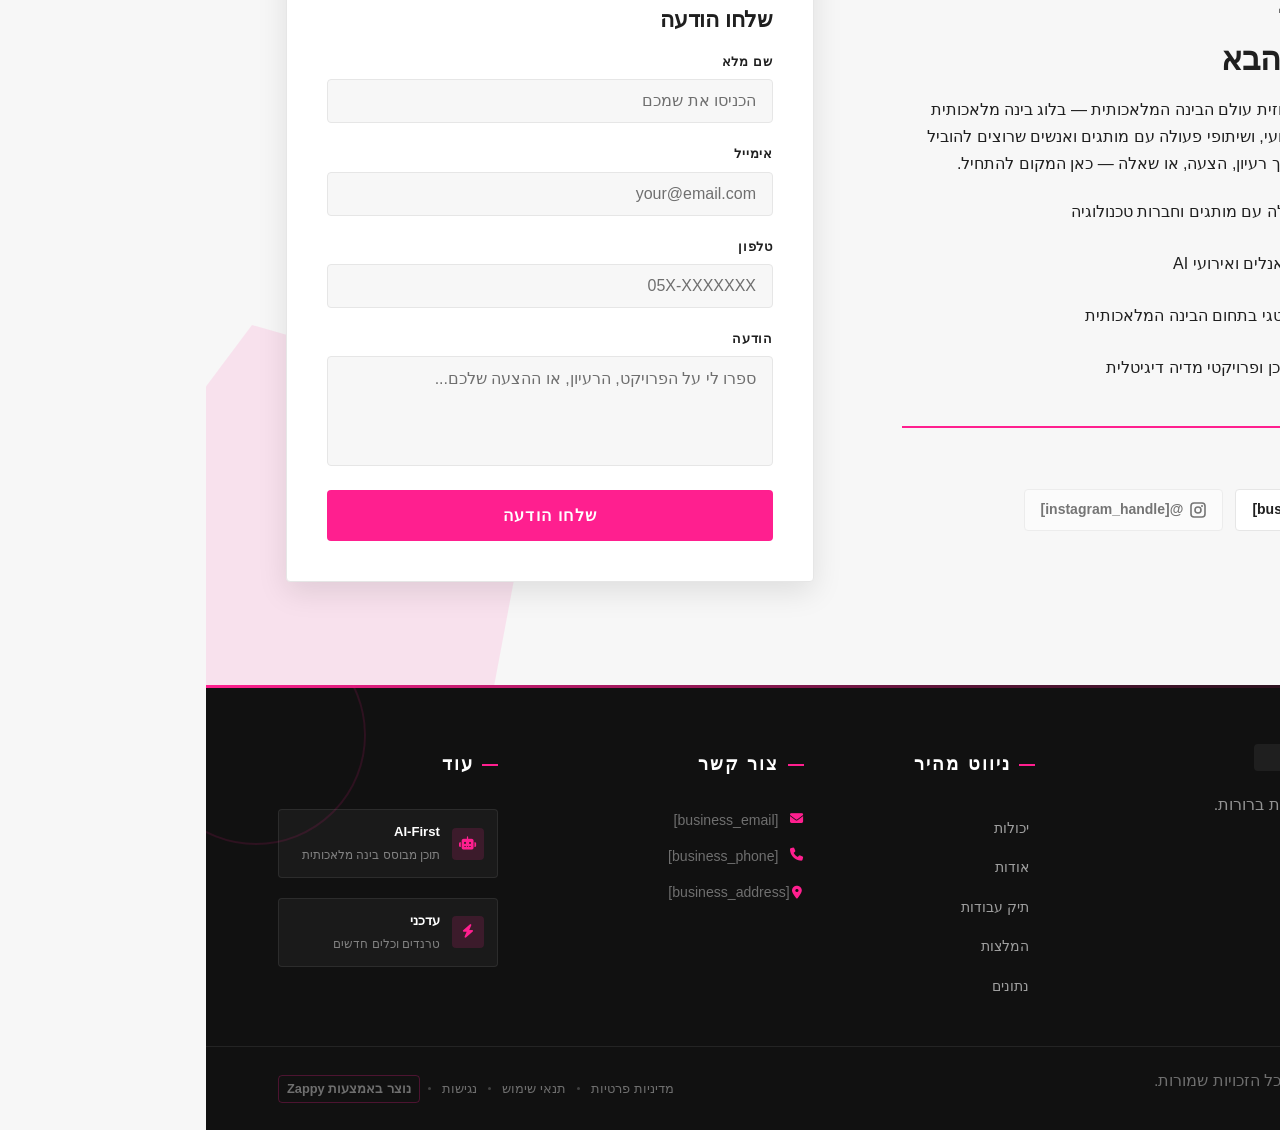
==== commit b373f58e: "Background sync: Progressive GitHub Sync" ====
--- a/index.html
+++ b/index.html
@@ -325,16 +325,16 @@
 
   <nav class="navbar" dir="rtl">
   <button class="mobile-toggle" id="mobileToggle" aria-label="Menu">
-    <svg class="hamburger-icon" width="24" height="24" viewBox="0 0 24 24" fill="none">
+    <svg class="hamburger-icon" width="24" height="24" viewbox="0 0 24 24" fill="none">
       <path d="M3 12h18M3 6h18M3 18h18" stroke="currentColor" stroke-width="2" stroke-linecap="round"></path>
     </svg>
-    <svg class="close-icon" width="24" height="24" viewBox="0 0 24 24" fill="none" style="display: none;">
+    <svg class="close-icon" width="24" height="24" viewbox="0 0 24 24" fill="none" style="display: none;">
       <path d="M18 6L6 18M6 6l12 12" stroke="currentColor" stroke-width="2" stroke-linecap="round"></path>
     </svg>
   </button>
 
   <button class="phone-header-btn" data-phone="[business_phone]" aria-label="Call">
-    <svg width="20" height="20" viewBox="0 0 24 24" fill="currentColor">
+    <svg width="20" height="20" viewbox="0 0 24 24" fill="currentColor">
       <path d="M22 16.92v3a2 2 0 0 1-2.18 2 19.79 19.79 0 0 1-8.63-3.07 19.5 19.5 0 0 1-6-6 19.79 19.79 0 0 1-3.07-8.67A2 2 0 0 1 4.11 2h3a2 2 0 0 1 2 1.72 12.84 12.84 0 0 0 .7 2.81 2 2 0 0 1-.45 2.11L8.09 9.91a16 16 0 0 0 6 6l1.27-1.27a2 2 0 0 1 2.11-.45 12.84 12.84 0 0 0 2.81.7A2 2 0 0 1 22 16.92z"></path>
     </svg>
   </button>
@@ -794,7 +794,7 @@
 
   <!-- Hot pink decorative geometric lines -->
   <div class="index-hero-geo" aria-hidden="true">
-    <svg data-no-icon-edit="true" aria-hidden="true" viewBox="0 0 120 400" fill="none" xmlns="http://www.w3.org/2000/svg" preserveAspectRatio="none">
+    <svg data-no-icon-edit="true" aria-hidden="true" viewbox="0 0 120 400" fill="none" xmlns="http://www.w3.org/2000/svg" preserveaspectratio="none">
       <line x1="0" y1="80" x2="120" y2="40" stroke="#FF1F8F" stroke-width="2"></line>
       <line x1="0" y1="160" x2="80" y2="140" stroke="#FF1F8F" stroke-width="1" opacity="0.5"></line>
       <line x1="20" y1="320" x2="120" y2="280" stroke="#FF1F8F" stroke-width="2"></line>
@@ -832,7 +832,7 @@
   <!-- Bottom diagonal divider -->
   <div class="index-hero-divider-wrapper" aria-hidden="true">
     <div class="index-hero-divider-pink" aria-hidden="true"></div>
-    <svg data-no-icon-edit="true" aria-hidden="true" viewBox="0 0 1440 90" preserveAspectRatio="none" xmlns="http://www.w3.org/2000/svg">
+    <svg data-no-icon-edit="true" aria-hidden="true" viewbox="0 0 1440 90" preserveaspectratio="none" xmlns="http://www.w3.org/2000/svg">
       <path d="M0,90 L0,55 L1440,15 L1440,90 Z" fill="var(--bg-light)"></path>
     </svg>
   </div>
@@ -856,7 +856,7 @@
       <article class="index-feature-card">
         <div class="index-feature-card-inner">
           <div class="index-feature-icon-wrap">
-            <svg data-element-type="icon" data-icon-type="svg" xmlns="http://www.w3.org/2000/svg" width="32" height="32" viewBox="0 0 32 32" fill="none" stroke="var(--primary)" stroke-width="2" stroke-linecap="round" stroke-linejoin="round" aria-hidden="true">
+            <svg data-element-type="icon" data-icon-type="svg" xmlns="http://www.w3.org/2000/svg" width="32" height="32" viewbox="0 0 32 32" fill="none" stroke="var(--primary)" stroke-width="2" stroke-linecap="round" stroke-linejoin="round" aria-hidden="true">
               <circle cx="16" cy="16" r="12"></circle>
               <path d="M16 10 L16 16 L20 20"></path>
               <path d="M10 6 L6 2"></path>
@@ -875,7 +875,7 @@
       <article class="index-feature-card">
         <div class="index-feature-card-inner">
           <div class="index-feature-icon-wrap">
-            <svg data-element-type="icon" data-icon-type="svg" xmlns="http://www.w3.org/2000/svg" width="32" height="32" viewBox="0 0 32 32" fill="none" stroke="var(--primary)" stroke-width="2" stroke-linecap="round" stroke-linejoin="round" aria-hidden="true">
+            <svg data-element-type="icon" data-icon-type="svg" xmlns="http://www.w3.org/2000/svg" width="32" height="32" viewbox="0 0 32 32" fill="none" stroke="var(--primary)" stroke-width="2" stroke-linecap="round" stroke-linejoin="round" aria-hidden="true">
               <path d="M4 16 L12 8 L20 16 L28 8"></path>
               <path d="M4 24 L12 16 L20 24 L28 16"></path>
             </svg>
@@ -892,7 +892,7 @@
       <article class="index-feature-card">
         <div class="index-feature-card-inner">
           <div class="index-feature-icon-wrap">
-            <svg data-element-type="icon" data-icon-type="svg" xmlns="http://www.w3.org/2000/svg" width="32" height="32" viewBox="0 0 32 32" fill="none" stroke="var(--primary)" stroke-width="2" stroke-linecap="round" stroke-linejoin="round" aria-hidden="true">
+            <svg data-element-type="icon" data-icon-type="svg" xmlns="http://www.w3.org/2000/svg" width="32" height="32" viewbox="0 0 32 32" fill="none" stroke="var(--primary)" stroke-width="2" stroke-linecap="round" stroke-linejoin="round" aria-hidden="true">
               <rect x="4" y="6" width="24" height="20" rx="2"></rect>
               <path d="M4 12 L28 12"></path>
               <circle cx="10" cy="9" r="1.5" fill="var(--primary)" stroke="none"></circle>
@@ -914,7 +914,7 @@
 
   <!-- Bottom Zigzag Divider -->
   <div class="index-features-divider-wrapper">
-    <svg data-no-icon-edit="true" aria-hidden="true" viewBox="0 0 1200 60" preserveAspectRatio="none" xmlns="http://www.w3.org/2000/svg">
+    <svg data-no-icon-edit="true" aria-hidden="true" viewbox="0 0 1200 60" preserveaspectratio="none" xmlns="http://www.w3.org/2000/svg">
       <!-- White zigzag layer -->
       <path d="M0,60 L0,30 L50,50 L100,20 L150,45 L200,15 L250,42 L300,18 L350,44 L400,16 L450,43 L500,17 L550,44 L600,14 L650,42 L700,18 L750,45 L800,16 L850,43 L900,19 L950,44 L1000,16 L1050,42 L1100,20 L1150,46 L1200,18 L1200,60 Z" fill="#ffffff"></path>
       <!-- Hot pink accent zigzag -->
@@ -938,7 +938,7 @@
         <div class="index-about-points">
           <div class="index-about-point">
             <div class="index-about-point-icon">
-              <svg width="20" height="20" viewBox="0 0 20 20" fill="none" xmlns="http://www.w3.org/2000/svg" data-element-type="icon" data-icon-type="svg" aria-hidden="true"><rect width="20" height="2" rx="1" fill="currentColor"></rect><rect y="6" width="14" height="2" rx="1" fill="currentColor"></rect><rect y="12" width="17" height="2" rx="1" fill="currentColor"></rect></svg>
+              <svg width="20" height="20" viewbox="0 0 20 20" fill="none" xmlns="http://www.w3.org/2000/svg" data-element-type="icon" data-icon-type="svg" aria-hidden="true"><rect width="20" height="2" rx="1" fill="currentColor"></rect><rect y="6" width="14" height="2" rx="1" fill="currentColor"></rect><rect y="12" width="17" height="2" rx="1" fill="currentColor"></rect></svg>
             </div>
             <div class="index-about-point-text">
               <h3>חשיבה ישירה</h3>
@@ -948,7 +948,7 @@
 
           <div class="index-about-point">
             <div class="index-about-point-icon">
-              <svg width="20" height="20" viewBox="0 0 20 20" fill="none" xmlns="http://www.w3.org/2000/svg" data-element-type="icon" data-icon-type="svg" aria-hidden="true"><circle cx="10" cy="10" r="9" stroke="currentColor" stroke-width="2"></circle><path d="M10 6v4l3 3" stroke="currentColor" stroke-width="2" stroke-linecap="round"></path></svg>
+              <svg width="20" height="20" viewbox="0 0 20 20" fill="none" xmlns="http://www.w3.org/2000/svg" data-element-type="icon" data-icon-type="svg" aria-hidden="true"><circle cx="10" cy="10" r="9" stroke="currentColor" stroke-width="2"></circle><path d="M10 6v4l3 3" stroke="currentColor" stroke-width="2" stroke-linecap="round"></path></svg>
             </div>
             <div class="index-about-point-text">
               <h3>רלוונטיות מעשית</h3>
@@ -958,7 +958,7 @@
 
           <div class="index-about-point">
             <div class="index-about-point-icon">
-              <svg width="20" height="20" viewBox="0 0 20 20" fill="none" xmlns="http://www.w3.org/2000/svg" data-element-type="icon" data-icon-type="svg" aria-hidden="true"><path d="M2 10C2 5.58 5.58 2 10 2s8 3.58 8 8-3.58 8-8 8-8-3.58-8-8z" stroke="currentColor" stroke-width="2"></path><path d="M7 10l2 2 4-4" stroke="currentColor" stroke-width="2" stroke-linecap="round" stroke-linejoin="round"></path></svg>
+              <svg width="20" height="20" viewbox="0 0 20 20" fill="none" xmlns="http://www.w3.org/2000/svg" data-element-type="icon" data-icon-type="svg" aria-hidden="true"><path d="M2 10C2 5.58 5.58 2 10 2s8 3.58 8 8-3.58 8-8 8-8-3.58-8-8z" stroke="currentColor" stroke-width="2"></path><path d="M7 10l2 2 4-4" stroke="currentColor" stroke-width="2" stroke-linecap="round" stroke-linejoin="round"></path></svg>
             </div>
             <div class="index-about-point-text">
               <h3>קול עקבי של יוצר</h3>
@@ -984,7 +984,7 @@
 
   <!-- Bottom Divider: angled charcoal band with hot pink line -->
   <div class="index-about-divider-wrapper" aria-hidden="true">
-    <svg data-no-icon-edit="true" aria-hidden="true" viewBox="0 0 1200 90" preserveAspectRatio="none" xmlns="http://www.w3.org/2000/svg">
+    <svg data-no-icon-edit="true" aria-hidden="true" viewbox="0 0 1200 90" preserveaspectratio="none" xmlns="http://www.w3.org/2000/svg">
       <!-- Hot pink slim line -->
       <path d="M0,90 L0,52 L1200,28 L1200,90 Z" fill="#1a1a1a"></path>
       <!-- Charcoal band on top of pink -->
@@ -1005,65 +1005,54 @@
     </div>
 
     <!-- Tiles Grid -->
-    <div class="showcase-grid">
-
-      <!-- Large Primary Tile -->
-      <article class="showcase-tile showcase-tile--primary">
+    <div class="showcase-grid zappy-preserve-css-grid" style="display: grid; grid-template-columns: minmax(0, 2fr) minmax(0, 1fr);" id="zappy-auto-grid-1774269903900-8jrbs0" data-zappy-auto-grid="true" data-original-item-width="548" data-original-gap="24px" data-zappy-explicit-columns="true"><article class="showcase-tile showcase-tile--primary">
         <div class="tile-image-wrap">
-          <img data-placeholder="index-showcase-image-1" data-context="Abstract digital AI visualization: glowing neural network nodes and data streams on a deep charcoal background, representing artificial intelligence commentary and rapid analysis — editorial tech aesthetic, hot pink accent highlights" width="600" height="400" src="/assets/site-index-showcase-image-1.webp" alt="פרשנות AI בזמן אמת">
+          <img data-placeholder="index-showcase-image-1" data-context="Abstract digital AI visualization: glowing neural network nodes and data streams on a deep charcoal background, representing artificial intelligence commentary and rapid analysis — editorial tech aesthetic, hot pink accent highlights" width="600" height="400" src="/assets/site-index-showcase-image-1.webp" alt="פרשנות AI בזמן אמת" data-element-type="image" data-element-id="img-1774269903887-auzp1grhu" class="zappy-editable-image" data-original-position="static" style="position: relative;">
           <div class="tile-image-overlay"></div>
         </div>
         <div class="tile-content">
-          <span class="tile-tag">פרשנות AI</span>
-          <h3 class="tile-heading">תגובות מהירות לרגעי שבר בבינה המלאכותית</h3>
-          <p class="tile-body">כשמשהו גדול קורה בעולם ה-AI — אני שם קודם. ניתוח חד, ישיר ובלי עודף מילים.</p>
-          <div class="tile-footer">
-            <span class="tile-format-badge">פרשנות מהירה</span>
+          <span class="tile-tag zappy-editable">פרשנות AI</span>
+          <h3 class="tile-heading zappy-editable">תגובות מהירות לרגעי שבר בבינה המלאכותית</h3>
+          <p class="tile-body zappy-editable">כשמשהו גדול קורה בעולם ה-AI — אני שם קודם. ניתוח חד, ישיר ובלי עודף מילים.</p>
+          <div class="tile-footer zappy-editable">
+            <span class="tile-format-badge zappy-editable">פרשנות מהירה</span>
             <div class="tile-pink-corner"></div>
           </div>
         </div>
-      </article>
-
-      <!-- Small Tile 1 -->
-      <article class="showcase-tile showcase-tile--secondary">
+      </article><article class="showcase-tile showcase-tile--secondary">
         <div class="tile-image-wrap tile-image-wrap--small">
-          <img data-placeholder="index-showcase-image-2" data-context="Minimal editorial illustration of layered data charts, trend graphs and AI model diagrams on dark charcoal background — representing deep-dive explainer content about AI trends, clean and technical" width="400" height="260" src="/assets/site-index-showcase-image-2.webp" alt="ניתוח מגמות AI">
+          <img data-placeholder="index-showcase-image-2" data-context="Minimal editorial illustration of layered data charts, trend graphs and AI model diagrams on dark charcoal background — representing deep-dive explainer content about AI trends, clean and technical" width="400" height="260" src="/assets/site-index-showcase-image-2.webp" alt="ניתוח מגמות AI" data-element-type="image" data-element-id="img-1774269903887-cjgokw5zw" class="zappy-editable-image" data-original-position="static" style="position: relative;">
           <div class="tile-image-overlay"></div>
         </div>
         <div class="tile-content">
-          <span class="tile-tag">מגמות</span>
-          <h3 class="tile-heading">פירוק מגמות AI לרמה שאפשר להבין ולפעול לפיה</h3>
-          <p class="tile-body">ניתוחים מעמיקים שנקראים בקלות — בלי ז'רגון מיותר, עם המון הקשר.</p>
-          <div class="tile-footer">
-            <span class="tile-format-badge">אקספליינר</span>
+          <span class="tile-tag zappy-editable">מגמות</span>
+          <h3 class="tile-heading zappy-editable">פירוק מגמות AI לרמה שאפשר להבין ולפעול לפיה</h3>
+          <p class="tile-body zappy-editable">ניתוחים מעמיקים שנקראים בקלות — בלי ז'רגון מיותר, עם המון הקשר.</p>
+          <div class="tile-footer zappy-editable">
+            <span class="tile-format-badge zappy-editable">אקספליינר</span>
             <div class="tile-pink-corner"></div>
           </div>
         </div>
-      </article>
-
-      <!-- Small Tile 2 -->
-      <article class="showcase-tile showcase-tile--secondary">
+      </article><article class="showcase-tile showcase-tile--secondary">
         <div class="tile-image-wrap tile-image-wrap--small">
-          <img data-placeholder="index-showcase-image-3" data-context="Bold editorial photo concept: microphone on a dark stage with pink spotlight beam and digital typography overlays — representing opinion-led creator content, speaking topics and thought leadership in AI" width="400" height="260" src="/assets/site-index-showcase-image-3.webp" alt="דעות ומנהיגות מחשבתית AI">
+          <img data-placeholder="index-showcase-image-3" data-context="Bold editorial photo concept: microphone on a dark stage with pink spotlight beam and digital typography overlays — representing opinion-led creator content, speaking topics and thought leadership in AI" width="400" height="260" src="/assets/site-index-showcase-image-3.webp" alt="דעות ומנהיגות מחשבתית AI" data-element-type="image" data-element-id="img-1774269903887-4cr6lf8nf" class="zappy-editable-image zappy-resizable-hover" data-original-position="static" style="position: relative; object-position: 50% 50%;">
           <div class="tile-image-overlay"></div>
         </div>
         <div class="tile-content">
-          <span class="tile-tag">דעה</span>
-          <h3 class="tile-heading">דעות שמבנות סמכות בעולם שבו כולם מדברים על AI</h3>
-          <p class="tile-body">תוכן מובנה-מחשבה שמבדל, מאתגר הנחות ומייצר שיחה אמיתית בקהילה.</p>
-          <div class="tile-footer">
-            <span class="tile-format-badge">אוֹפִּינְיוֹן</span>
+          <span class="tile-tag zappy-editable">דעה</span>
+          <h3 class="tile-heading zappy-editable">דעות שמבנות סמכות בעולם שבו כולם מדברים על AI</h3>
+          <p class="tile-body zappy-editable">תוכן מובנה-מחשבה שמבדל, מאתגר הנחות ומייצר שיחה אמיתית בקהילה.</p>
+          <div class="tile-footer zappy-editable">
+            <span class="tile-format-badge zappy-editable">אוֹפִּינְיוֹן</span>
             <div class="tile-pink-corner"></div>
           </div>
         </div>
-      </article>
-
-    </div>
+      </article></div>
   </div>
 
   <!-- Bottom diagonal divider into light testimonials section -->
   <div class="showcase-divider-wrapper">
-    <svg data-no-icon-edit="true" aria-hidden="true" viewBox="0 0 1200 80" preserveAspectRatio="none" xmlns="http://www.w3.org/2000/svg">
+    <svg data-no-icon-edit="true" aria-hidden="true" viewbox="0 0 1200 80" preserveaspectratio="none" xmlns="http://www.w3.org/2000/svg">
       <polygon points="0,80 1200,0 1200,80" fill="#F7F7F7"></polygon>
       <polygon points="1200,0 1200,30 1060,30" fill="#FF1F8F"></polygon>
     </svg>
@@ -1083,7 +1072,7 @@
       <article class="index-testimonials-card">
         <div class="index-testimonials-accent-bar"></div>
         <div class="index-testimonials-quote-icon">
-          <svg data-element-type="icon" data-icon-type="svg" width="28" height="20" viewBox="0 0 28 20" fill="none" xmlns="http://www.w3.org/2000/svg" aria-hidden="true">
+          <svg data-element-type="icon" data-icon-type="svg" width="28" height="20" viewbox="0 0 28 20" fill="none" xmlns="http://www.w3.org/2000/svg" aria-hidden="true">
             <path d="M0 20V12.4C0 10.4 0.4 8.6 1.2 7C2 5.4 3.1 4.1 4.5 3.1C5.9 2.1 7.5 1.4 9.3 1L10.5 3.8C9 4.3 7.8 5.1 6.9 6.2C6 7.3 5.6 8.6 5.6 10.2H10.4V20H0ZM17.6 20V12.4C17.6 10.4 18 8.6 18.8 7C19.6 5.4 20.7 4.1 22.1 3.1C23.5 2.1 25.1 1.4 26.9 1L28 3.8C26.5 4.3 25.3 5.1 24.4 6.2C23.5 7.3 23.1 8.6 23.1 10.2H28V20H17.6Z" fill="currentColor"></path>
           </svg>
         </div>
@@ -1102,7 +1091,7 @@
       <article class="index-testimonials-card">
         <div class="index-testimonials-accent-bar"></div>
         <div class="index-testimonials-quote-icon">
-          <svg data-element-type="icon" data-icon-type="svg" width="28" height="20" viewBox="0 0 28 20" fill="none" xmlns="http://www.w3.org/2000/svg" aria-hidden="true">
+          <svg data-element-type="icon" data-icon-type="svg" width="28" height="20" viewbox="0 0 28 20" fill="none" xmlns="http://www.w3.org/2000/svg" aria-hidden="true">
             <path d="M0 20V12.4C0 10.4 0.4 8.6 1.2 7C2 5.4 3.1 4.1 4.5 3.1C5.9 2.1 7.5 1.4 9.3 1L10.5 3.8C9 4.3 7.8 5.1 6.9 6.2C6 7.3 5.6 8.6 5.6 10.2H10.4V20H0ZM17.6 20V12.4C17.6 10.4 18 8.6 18.8 7C19.6 5.4 20.7 4.1 22.1 3.1C23.5 2.1 25.1 1.4 26.9 1L28 3.8C26.5 4.3 25.3 5.1 24.4 6.2C23.5 7.3 23.1 8.6 23.1 10.2H28V20H17.6Z" fill="currentColor"></path>
           </svg>
         </div>
@@ -1121,7 +1110,7 @@
       <article class="index-testimonials-card">
         <div class="index-testimonials-accent-bar"></div>
         <div class="index-testimonials-quote-icon">
-          <svg data-element-type="icon" data-icon-type="svg" width="28" height="20" viewBox="0 0 28 20" fill="none" xmlns="http://www.w3.org/2000/svg" aria-hidden="true">
+          <svg data-element-type="icon" data-icon-type="svg" width="28" height="20" viewbox="0 0 28 20" fill="none" xmlns="http://www.w3.org/2000/svg" aria-hidden="true">
             <path d="M0 20V12.4C0 10.4 0.4 8.6 1.2 7C2 5.4 3.1 4.1 4.5 3.1C5.9 2.1 7.5 1.4 9.3 1L10.5 3.8C9 4.3 7.8 5.1 6.9 6.2C6 7.3 5.6 8.6 5.6 10.2H10.4V20H0ZM17.6 20V12.4C17.6 10.4 18 8.6 18.8 7C19.6 5.4 20.7 4.1 22.1 3.1C23.5 2.1 25.1 1.4 26.9 1L28 3.8C26.5 4.3 25.3 5.1 24.4 6.2C23.5 7.3 23.1 8.6 23.1 10.2H28V20H17.6Z" fill="currentColor"></path>
           </svg>
         </div>
@@ -1199,35 +1188,35 @@
     <!-- Trust chips row -->
     <div class="index-stats-chips" role="list">
       <span class="index-stats-chip" role="listitem">
-        <svg data-element-type="icon" data-icon-type="svg" width="14" height="14" viewBox="0 0 14 14" fill="none" xmlns="http://www.w3.org/2000/svg" aria-hidden="true">
+        <svg data-element-type="icon" data-icon-type="svg" width="14" height="14" viewbox="0 0 14 14" fill="none" xmlns="http://www.w3.org/2000/svg" aria-hidden="true">
           <circle cx="7" cy="7" r="6.5" stroke="currentColor" stroke-width="1.5"></circle>
           <path d="M4 7l2 2 4-4" stroke="currentColor" stroke-width="1.5" stroke-linecap="round" stroke-linejoin="round"></path>
         </svg>
         עקביות תוכן
       </span>
       <span class="index-stats-chip" role="listitem">
-        <svg data-element-type="icon" data-icon-type="svg" width="14" height="14" viewBox="0 0 14 14" fill="none" xmlns="http://www.w3.org/2000/svg" aria-hidden="true">
+        <svg data-element-type="icon" data-icon-type="svg" width="14" height="14" viewbox="0 0 14 14" fill="none" xmlns="http://www.w3.org/2000/svg" aria-hidden="true">
           <circle cx="7" cy="7" r="6.5" stroke="currentColor" stroke-width="1.5"></circle>
           <path d="M4 7l2 2 4-4" stroke="currentColor" stroke-width="1.5" stroke-linecap="round" stroke-linejoin="round"></path>
         </svg>
         בהירות מקצועית
       </span>
       <span class="index-stats-chip" role="listitem">
-        <svg data-element-type="icon" data-icon-type="svg" width="14" height="14" viewBox="0 0 14 14" fill="none" xmlns="http://www.w3.org/2000/svg" aria-hidden="true">
+        <svg data-element-type="icon" data-icon-type="svg" width="14" height="14" viewbox="0 0 14 14" fill="none" xmlns="http://www.w3.org/2000/svg" aria-hidden="true">
           <circle cx="7" cy="7" r="6.5" stroke="currentColor" stroke-width="1.5"></circle>
           <path d="M4 7l2 2 4-4" stroke="currentColor" stroke-width="1.5" stroke-linecap="round" stroke-linejoin="round"></path>
         </svg>
         מיקוד ב-AI
       </span>
       <span class="index-stats-chip" role="listitem">
-        <svg data-element-type="icon" data-icon-type="svg" width="14" height="14" viewBox="0 0 14 14" fill="none" xmlns="http://www.w3.org/2000/svg" aria-hidden="true">
+        <svg data-element-type="icon" data-icon-type="svg" width="14" height="14" viewbox="0 0 14 14" fill="none" xmlns="http://www.w3.org/2000/svg" aria-hidden="true">
           <circle cx="7" cy="7" r="6.5" stroke="currentColor" stroke-width="1.5"></circle>
           <path d="M4 7l2 2 4-4" stroke="currentColor" stroke-width="1.5" stroke-linecap="round" stroke-linejoin="round"></path>
         </svg>
         עברית בלבד
       </span>
       <span class="index-stats-chip" role="listitem">
-        <svg data-element-type="icon" data-icon-type="svg" width="14" height="14" viewBox="0 0 14 14" fill="none" xmlns="http://www.w3.org/2000/svg" aria-hidden="true">
+        <svg data-element-type="icon" data-icon-type="svg" width="14" height="14" viewbox="0 0 14 14" fill="none" xmlns="http://www.w3.org/2000/svg" aria-hidden="true">
           <circle cx="7" cy="7" r="6.5" stroke="currentColor" stroke-width="1.5"></circle>
           <path d="M4 7l2 2 4-4" stroke="currentColor" stroke-width="1.5" stroke-linecap="round" stroke-linejoin="round"></path>
         </svg>
@@ -1239,7 +1228,7 @@
 
   <!-- Bottom chevron divider -->
   <div class="index-stats-divider-wrapper">
-    <svg data-no-icon-edit="true" aria-hidden="true" viewBox="0 0 1200 80" preserveAspectRatio="none" xmlns="http://www.w3.org/2000/svg">
+    <svg data-no-icon-edit="true" aria-hidden="true" viewbox="0 0 1200 80" preserveaspectratio="none" xmlns="http://www.w3.org/2000/svg">
       <path d="M0,80 L0,0 L600,60 L1200,0 L1200,80 Z" fill="var(--bg-light)"></path>
     </svg>
   </div>
@@ -1260,25 +1249,25 @@
       <ul class="index-contact-section__reasons">
         <li>
           <span class="index-contact-section__reason-icon" aria-hidden="true">
-            <svg data-element-type="icon" data-icon-type="svg" width="18" height="18" viewBox="0 0 18 18" fill="none" xmlns="http://www.w3.org/2000/svg"><path d="M9 1L11.09 6.26L17 6.27L12.45 9.74L14.18 15L9 11.77L3.82 15L5.55 9.74L1 6.27L6.91 6.26L9 1Z" stroke="currentColor" stroke-width="1.8" stroke-linejoin="round"></path></svg>
+            <svg data-element-type="icon" data-icon-type="svg" width="18" height="18" viewbox="0 0 18 18" fill="none" xmlns="http://www.w3.org/2000/svg"><path d="M9 1L11.09 6.26L17 6.27L12.45 9.74L14.18 15L9 11.77L3.82 15L5.55 9.74L1 6.27L6.91 6.26L9 1Z" stroke="currentColor" stroke-width="1.8" stroke-linejoin="round"></path></svg>
           </span>
           <span>שיתופי פעולה עם מותגים וחברות טכנולוגיה</span>
         </li>
         <li>
           <span class="index-contact-section__reason-icon" aria-hidden="true">
-            <svg data-element-type="icon" data-icon-type="svg" width="18" height="18" viewBox="0 0 18 18" fill="none" xmlns="http://www.w3.org/2000/svg"><rect x="1" y="3" width="16" height="12" rx="1" stroke="currentColor" stroke-width="1.8"></rect><path d="M1 6L9 11L17 6" stroke="currentColor" stroke-width="1.8"></path></svg>
+            <svg data-element-type="icon" data-icon-type="svg" width="18" height="18" viewbox="0 0 18 18" fill="none" xmlns="http://www.w3.org/2000/svg"><rect x="1" y="3" width="16" height="12" rx="1" stroke="currentColor" stroke-width="1.8"></rect><path d="M1 6L9 11L17 6" stroke="currentColor" stroke-width="1.8"></path></svg>
           </span>
           <span>הרצאות, פאנלים ואירועי AI</span>
         </li>
         <li>
           <span class="index-contact-section__reason-icon" aria-hidden="true">
-            <svg data-element-type="icon" data-icon-type="svg" width="18" height="18" viewBox="0 0 18 18" fill="none" xmlns="http://www.w3.org/2000/svg"><circle cx="9" cy="9" r="8" stroke="currentColor" stroke-width="1.8"></circle><path d="M9 5V9.5L12 12" stroke="currentColor" stroke-width="1.8" stroke-linecap="round"></path></svg>
+            <svg data-element-type="icon" data-icon-type="svg" width="18" height="18" viewbox="0 0 18 18" fill="none" xmlns="http://www.w3.org/2000/svg"><circle cx="9" cy="9" r="8" stroke="currentColor" stroke-width="1.8"></circle><path d="M9 5V9.5L12 12" stroke="currentColor" stroke-width="1.8" stroke-linecap="round"></path></svg>
           </span>
           <span>ייעוץ אסטרטגי בתחום הבינה המלאכותית</span>
         </li>
         <li>
           <span class="index-contact-section__reason-icon" aria-hidden="true">
-            <svg data-element-type="icon" data-icon-type="svg" width="18" height="18" viewBox="0 0 18 18" fill="none" xmlns="http://www.w3.org/2000/svg"><path d="M2 14C2 14 4 10 9 10C14 10 16 14 16 14" stroke="currentColor" stroke-width="1.8" stroke-linecap="round"></path><circle cx="9" cy="5" r="3" stroke="currentColor" stroke-width="1.8"></circle></svg>
+            <svg data-element-type="icon" data-icon-type="svg" width="18" height="18" viewbox="0 0 18 18" fill="none" xmlns="http://www.w3.org/2000/svg"><path d="M2 14C2 14 4 10 9 10C14 10 16 14 16 14" stroke="currentColor" stroke-width="1.8" stroke-linecap="round"></path><circle cx="9" cy="5" r="3" stroke="currentColor" stroke-width="1.8"></circle></svg>
           </span>
           <span>שותפויות תוכן ופרויקטי מדיה דיגיטלית</span>
         </li>
@@ -1288,15 +1277,15 @@
         <span class="index-contact-section__cta-label">מעדיפים ישירות?</span>
         <div class="index-contact-section__cta-links">
           <a href="mailto:[business_email]" class="index-contact-section__cta-link">
-            <svg data-element-type="icon" data-icon-type="svg" width="16" height="16" viewBox="0 0 16 16" fill="none" xmlns="http://www.w3.org/2000/svg"><rect x="1" y="3" width="14" height="10" rx="1" stroke="currentColor" stroke-width="1.6"></rect><path d="M1 5.5L8 10L15 5.5" stroke="currentColor" stroke-width="1.6"></path></svg>
+            <svg data-element-type="icon" data-icon-type="svg" width="16" height="16" viewbox="0 0 16 16" fill="none" xmlns="http://www.w3.org/2000/svg"><rect x="1" y="3" width="14" height="10" rx="1" stroke="currentColor" stroke-width="1.6"></rect><path d="M1 5.5L8 10L15 5.5" stroke="currentColor" stroke-width="1.6"></path></svg>
             [business_email]
           </a>
           <a href="https://instagram.com/[instagram_handle]" target="_blank" rel="noopener" class="index-contact-section__cta-link">
-            <svg data-element-type="icon" data-icon-type="svg" width="16" height="16" viewBox="0 0 16 16" fill="none" xmlns="http://www.w3.org/2000/svg"><rect x="1" y="1" width="14" height="14" rx="3" stroke="currentColor" stroke-width="1.6"></rect><circle cx="8" cy="8" r="3" stroke="currentColor" stroke-width="1.6"></circle><circle cx="12" cy="4" r="1" fill="currentColor"></circle></svg>
+            <svg data-element-type="icon" data-icon-type="svg" width="16" height="16" viewbox="0 0 16 16" fill="none" xmlns="http://www.w3.org/2000/svg"><rect x="1" y="1" width="14" height="14" rx="3" stroke="currentColor" stroke-width="1.6"></rect><circle cx="8" cy="8" r="3" stroke="currentColor" stroke-width="1.6"></circle><circle cx="12" cy="4" r="1" fill="currentColor"></circle></svg>
             @[instagram_handle]
           </a>
           <a href="https://wa.me/[whatsapp_handle]" target="_blank" rel="noopener" class="index-contact-section__cta-link">
-            <svg data-element-type="icon" data-icon-type="svg" width="16" height="16" viewBox="0 0 16 16" fill="none" xmlns="http://www.w3.org/2000/svg"><path d="M8 1C4.13 1 1 4.13 1 8C1 9.3 1.36 10.52 1.99 11.56L1 15L4.56 14.03C5.57 14.63 6.75 15 8 15C11.87 15 15 11.87 15 8C15 4.13 11.87 1 8 1Z" stroke="currentColor" stroke-width="1.6"></path><path d="M5.5 6.5C5.5 6.5 6 8 7.5 9.5C9 11 10.5 11.5 10.5 11.5" stroke="currentColor" stroke-width="1.6" stroke-linecap="round"></path></svg>
+            <svg data-element-type="icon" data-icon-type="svg" width="16" height="16" viewbox="0 0 16 16" fill="none" xmlns="http://www.w3.org/2000/svg"><path d="M8 1C4.13 1 1 4.13 1 8C1 9.3 1.36 10.52 1.99 11.56L1 15L4.56 14.03C5.57 14.63 6.75 15 8 15C11.87 15 15 11.87 15 8C15 4.13 11.87 1 8 1Z" stroke="currentColor" stroke-width="1.6"></path><path d="M5.5 6.5C5.5 6.5 6 8 7.5 9.5C9 11 10.5 11.5 10.5 11.5" stroke="currentColor" stroke-width="1.6" stroke-linecap="round"></path></svg>
             WhatsApp
           </a>
         </div>
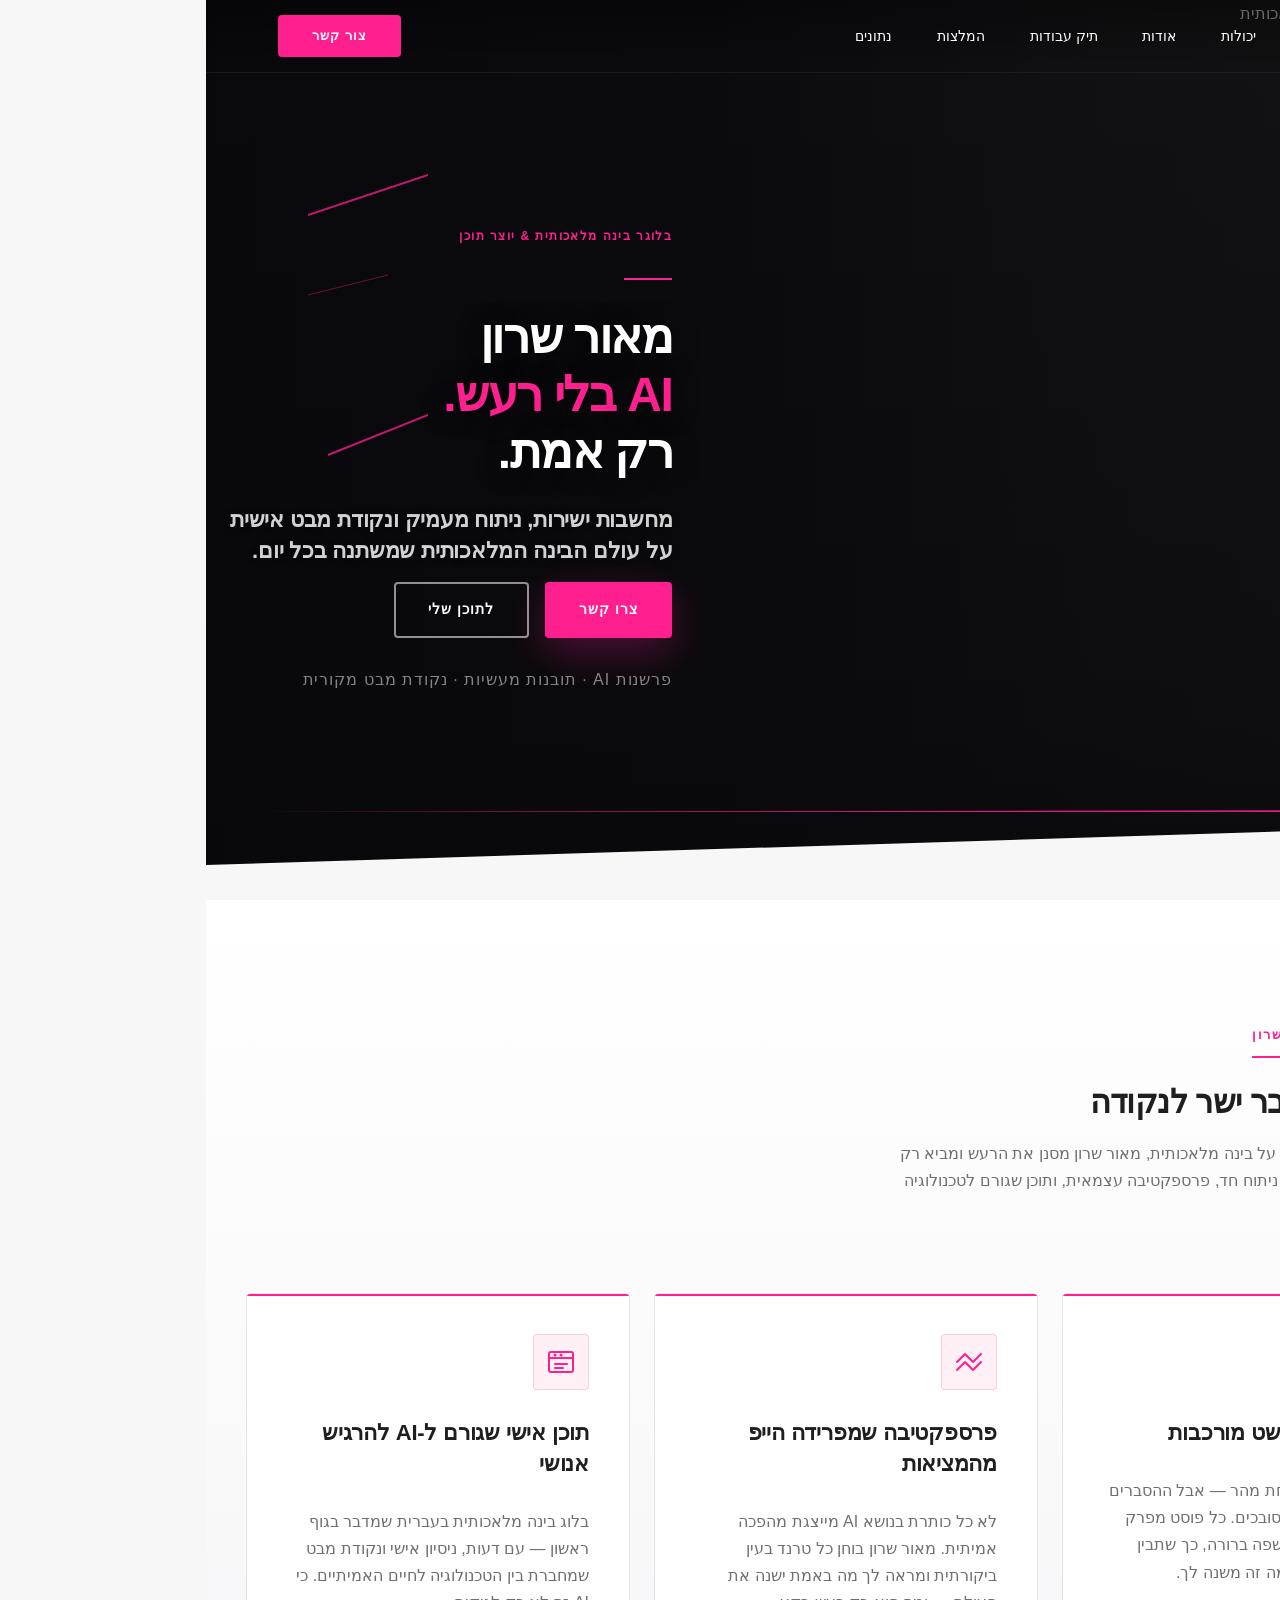
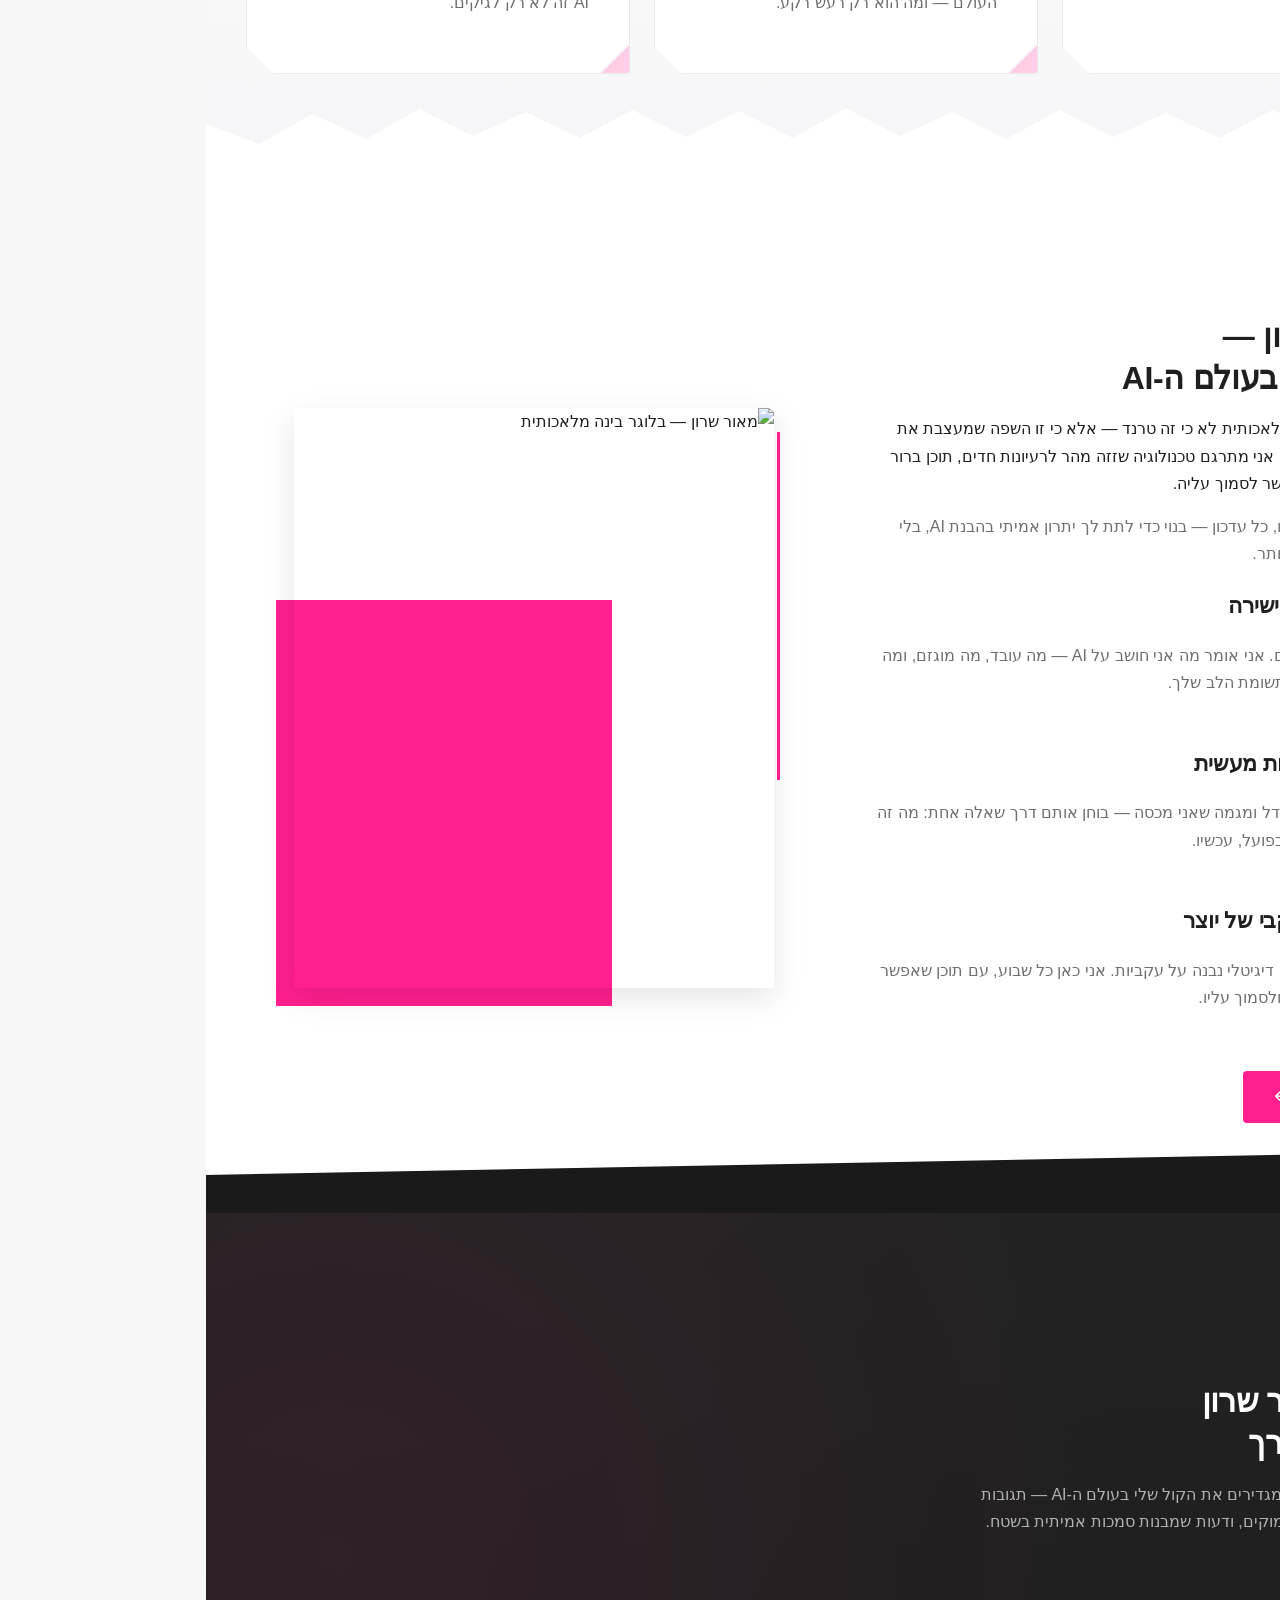
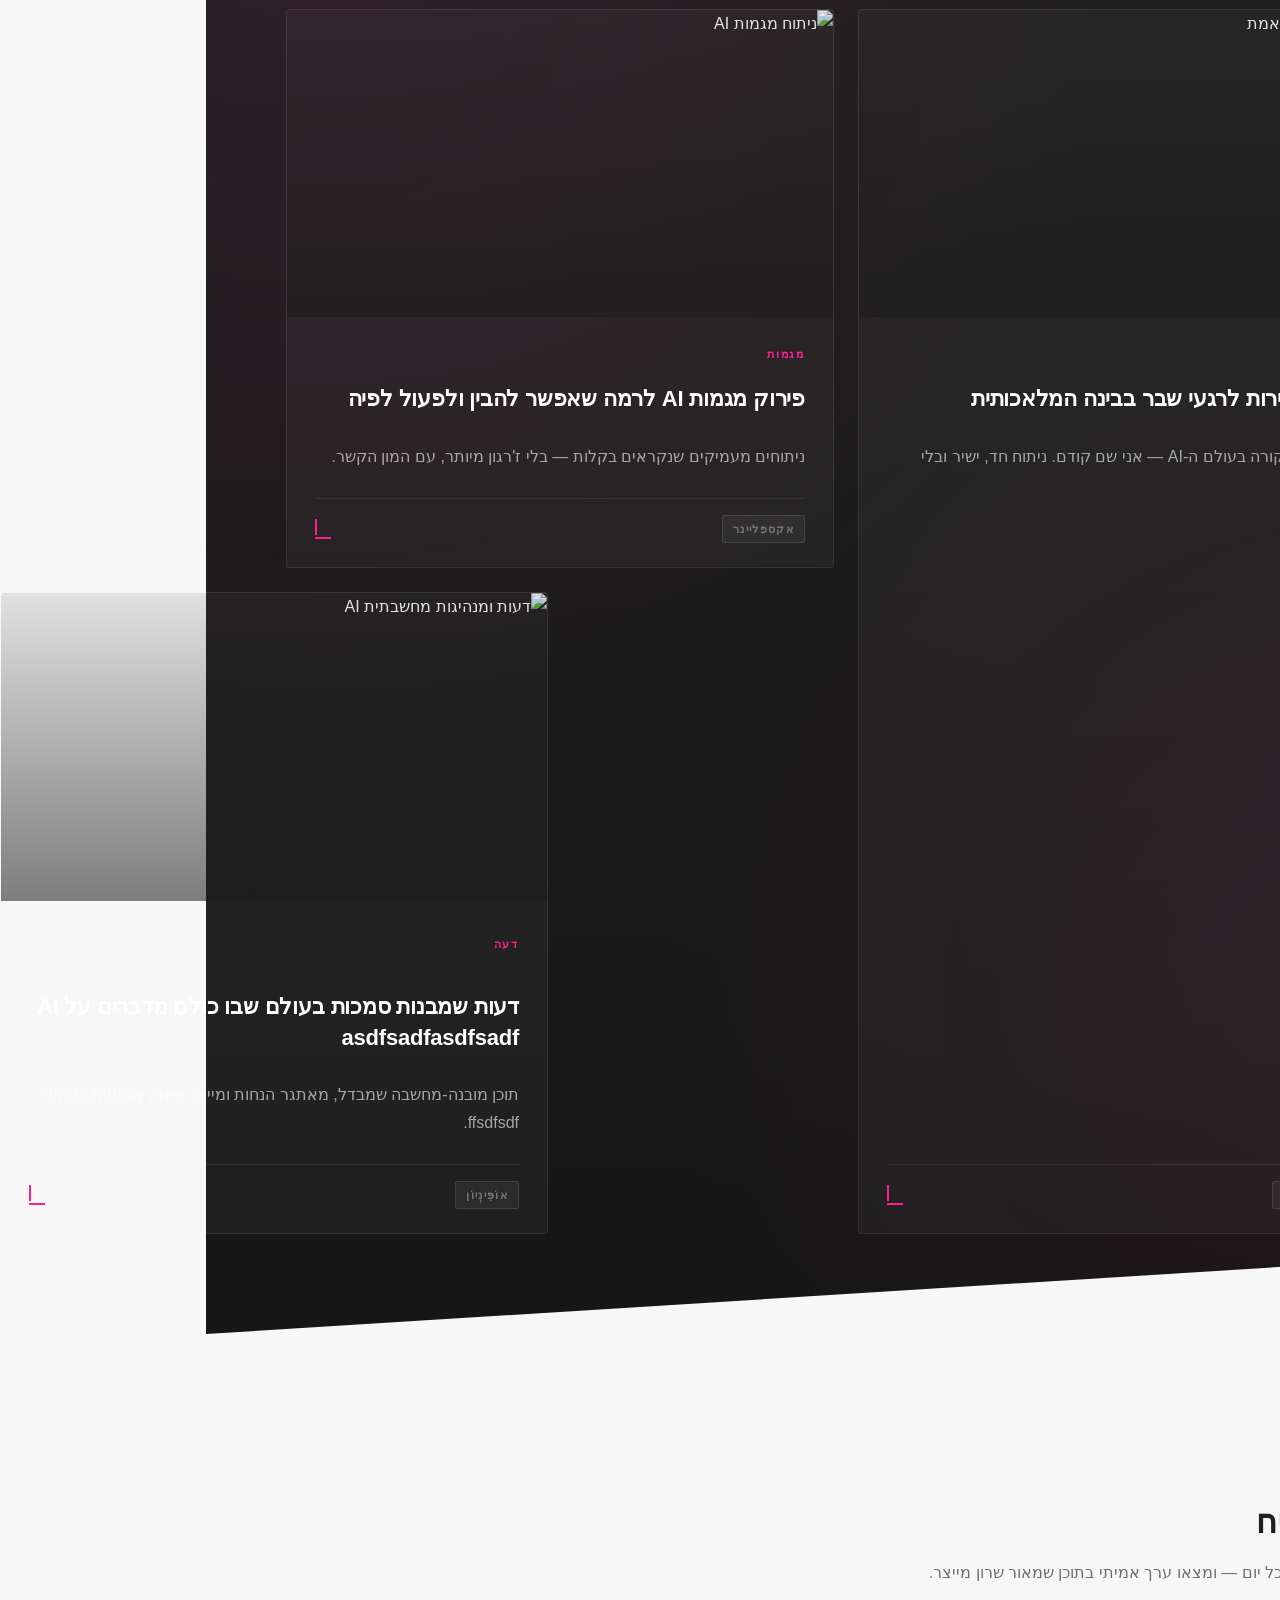
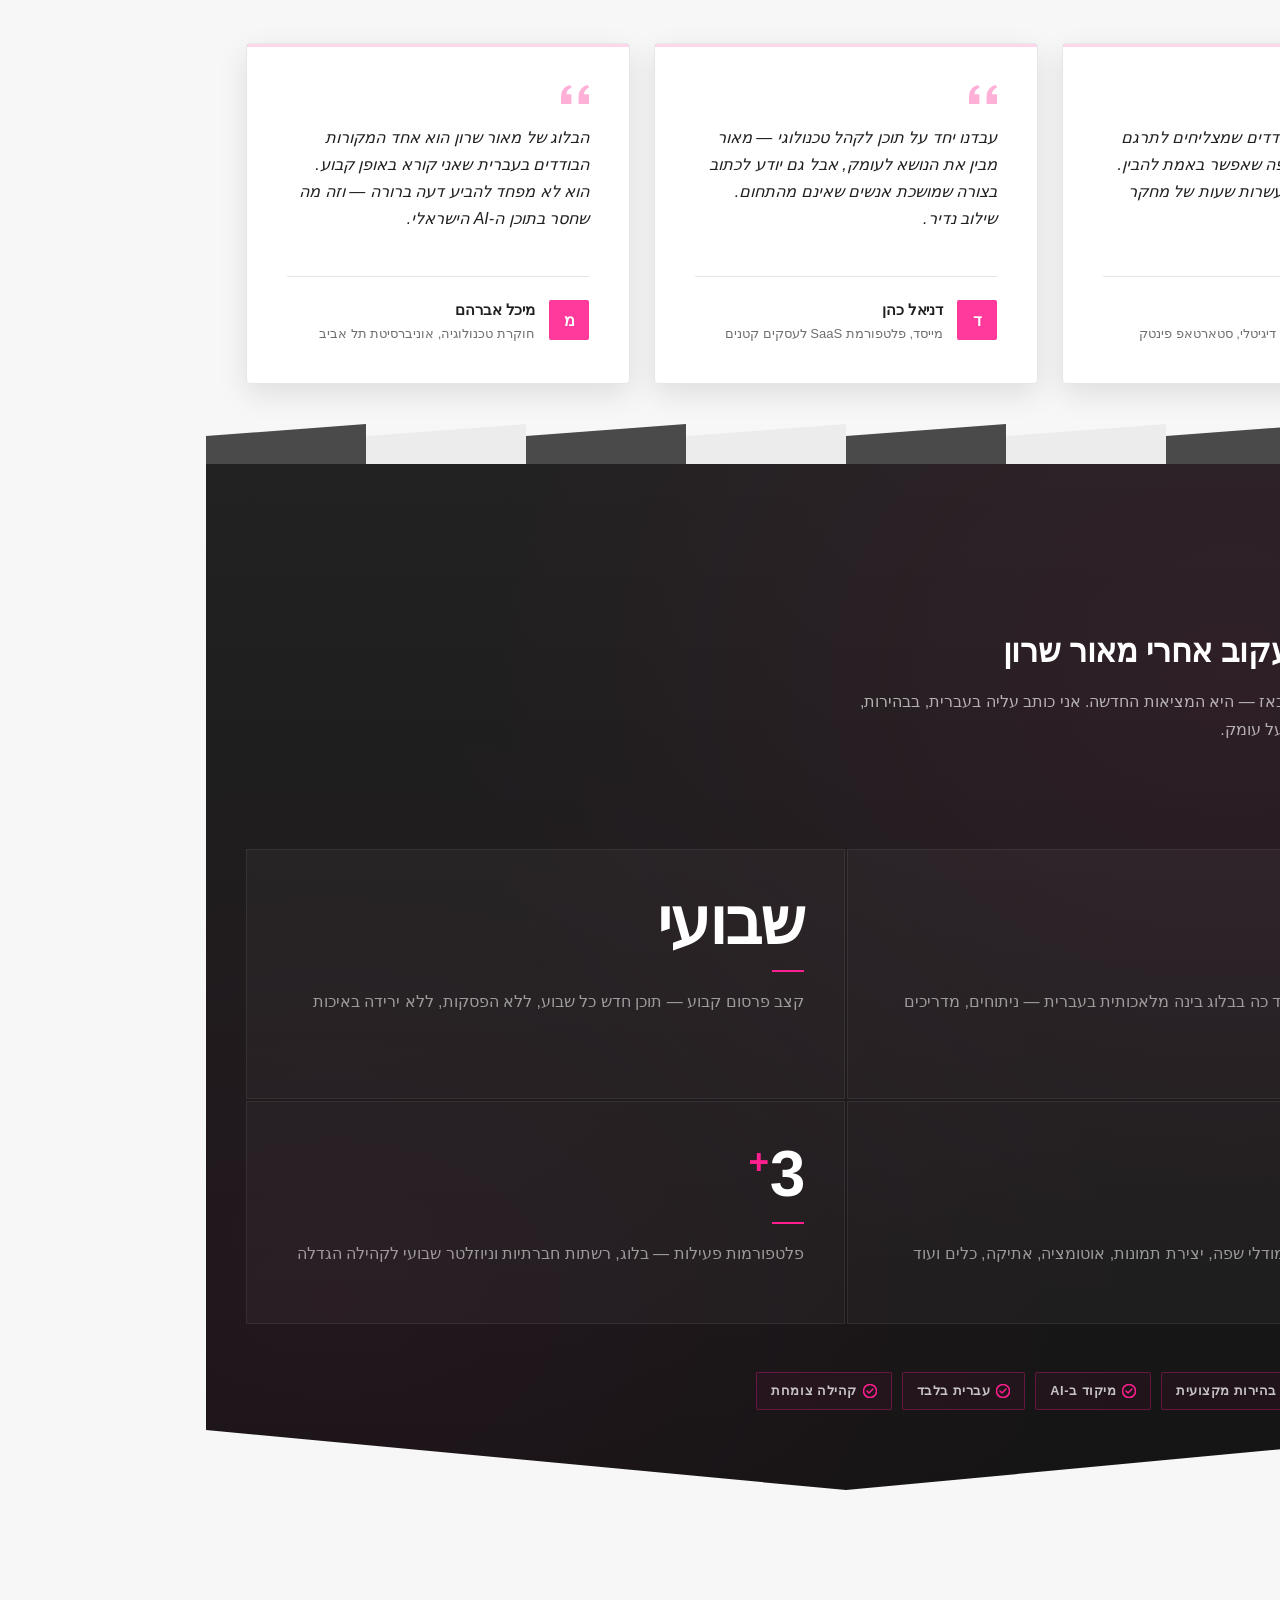
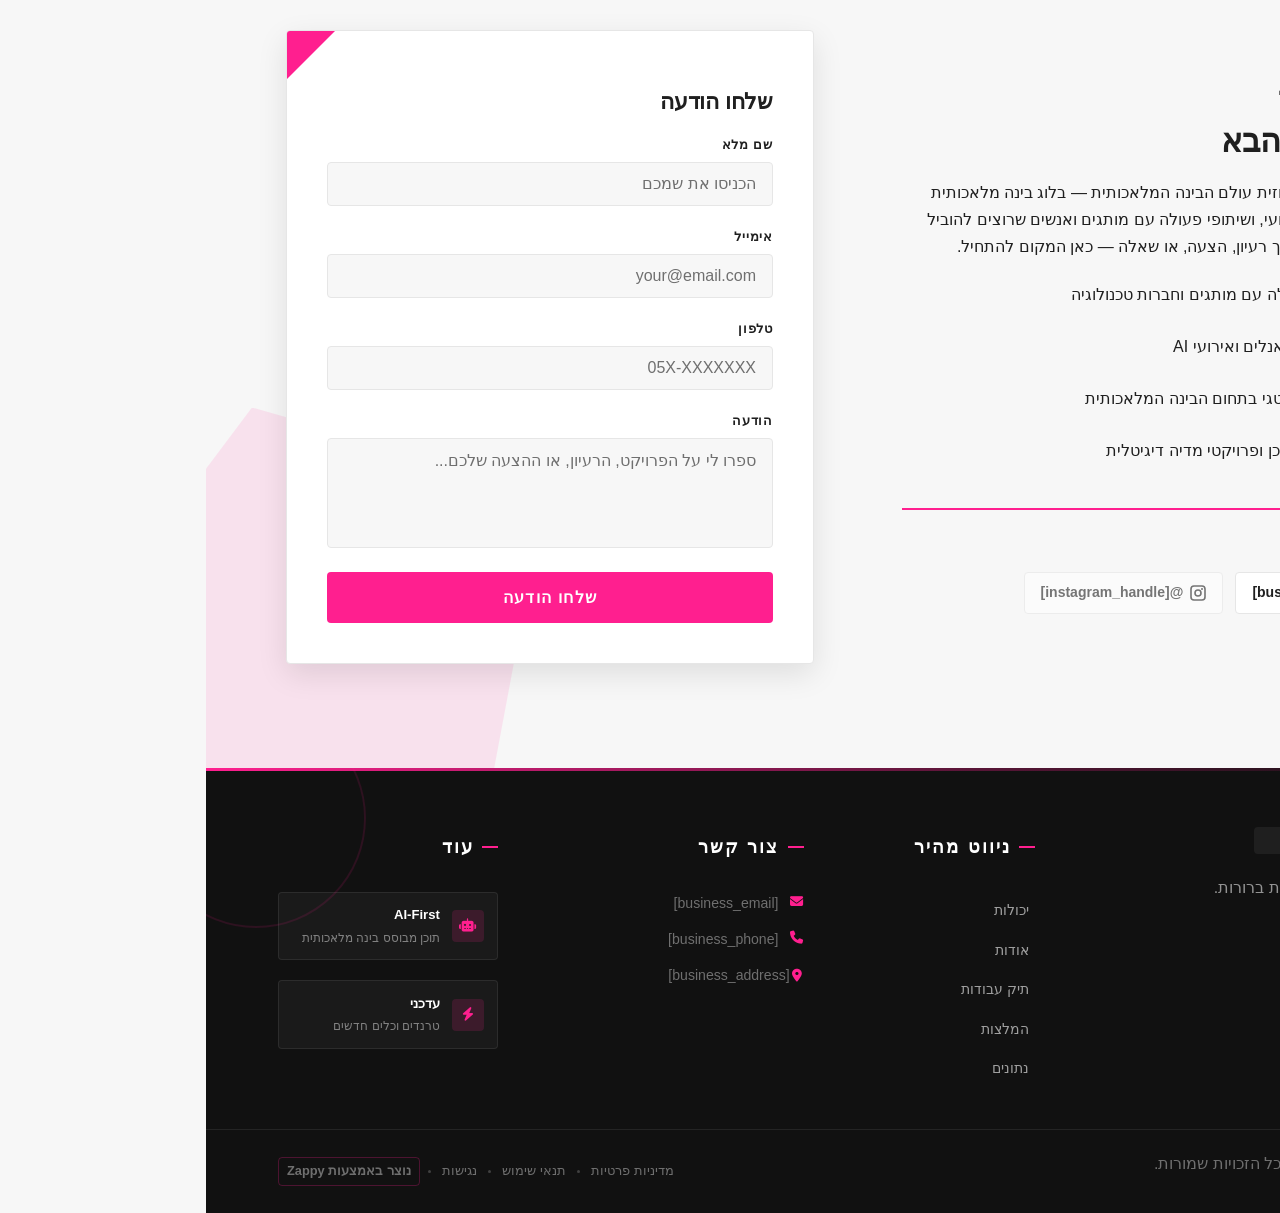
==== commit 689b9fb7: "Background sync: Progressive GitHub Sync" ====
--- a/index.html
+++ b/index.html
@@ -1005,7 +1005,7 @@
     </div>
 
     <!-- Tiles Grid -->
-    <div class="showcase-grid zappy-preserve-css-grid" style="display: grid; grid-template-columns: minmax(0, 2fr) minmax(0, 1fr);" id="zappy-auto-grid-1774269903900-8jrbs0" data-zappy-auto-grid="true" data-original-item-width="548" data-original-gap="24px" data-zappy-explicit-columns="true"><article class="showcase-tile showcase-tile--primary">
+    <div class="showcase-grid zappy-preserve-css-grid" style="display: grid; grid-template-columns: minmax(0px, 2fr) minmax(0px, 1fr);" id="zappy-auto-grid-1774269903900-8jrbs0" data-zappy-auto-grid="true" data-original-item-width="548" data-original-gap="24px" data-zappy-explicit-columns="true"><article class="showcase-tile showcase-tile--primary">
         <div class="tile-image-wrap">
           <img data-placeholder="index-showcase-image-1" data-context="Abstract digital AI visualization: glowing neural network nodes and data streams on a deep charcoal background, representing artificial intelligence commentary and rapid analysis — editorial tech aesthetic, hot pink accent highlights" width="600" height="400" src="/assets/site-index-showcase-image-1.webp" alt="פרשנות AI בזמן אמת" data-element-type="image" data-element-id="img-1774269903887-auzp1grhu" class="zappy-editable-image" data-original-position="static" style="position: relative;">
           <div class="tile-image-overlay"></div>
@@ -1039,9 +1039,9 @@
           <div class="tile-image-overlay"></div>
         </div>
         <div class="tile-content">
-          <span class="tile-tag zappy-editable">דעה</span>
-          <h3 class="tile-heading zappy-editable">דעות שמבנות סמכות בעולם שבו כולם מדברים על AI</h3>
-          <p class="tile-body zappy-editable">תוכן מובנה-מחשבה שמבדל, מאתגר הנחות ומייצר שיחה אמיתית בקהילה.</p>
+          <p class="zappy-editable"><span class="tile-tag zappy-editable">דעה</span>
+          </p><h3 class="tile-heading zappy-editable">דעות שמבנות סמכות בעולם שבו כולם מדברים על AI asdfsadfasdfsadf</h3>
+          <p class="tile-body zappy-editable">תוכן מובנה-מחשבה שמבדל, מאתגר הנחות ומייצר שיחה אמיתית בקהילה ffsdfsdf.</p>
           <div class="tile-footer zappy-editable">
             <span class="tile-format-badge zappy-editable">אוֹפִּינְיוֹן</span>
             <div class="tile-pink-corner"></div>
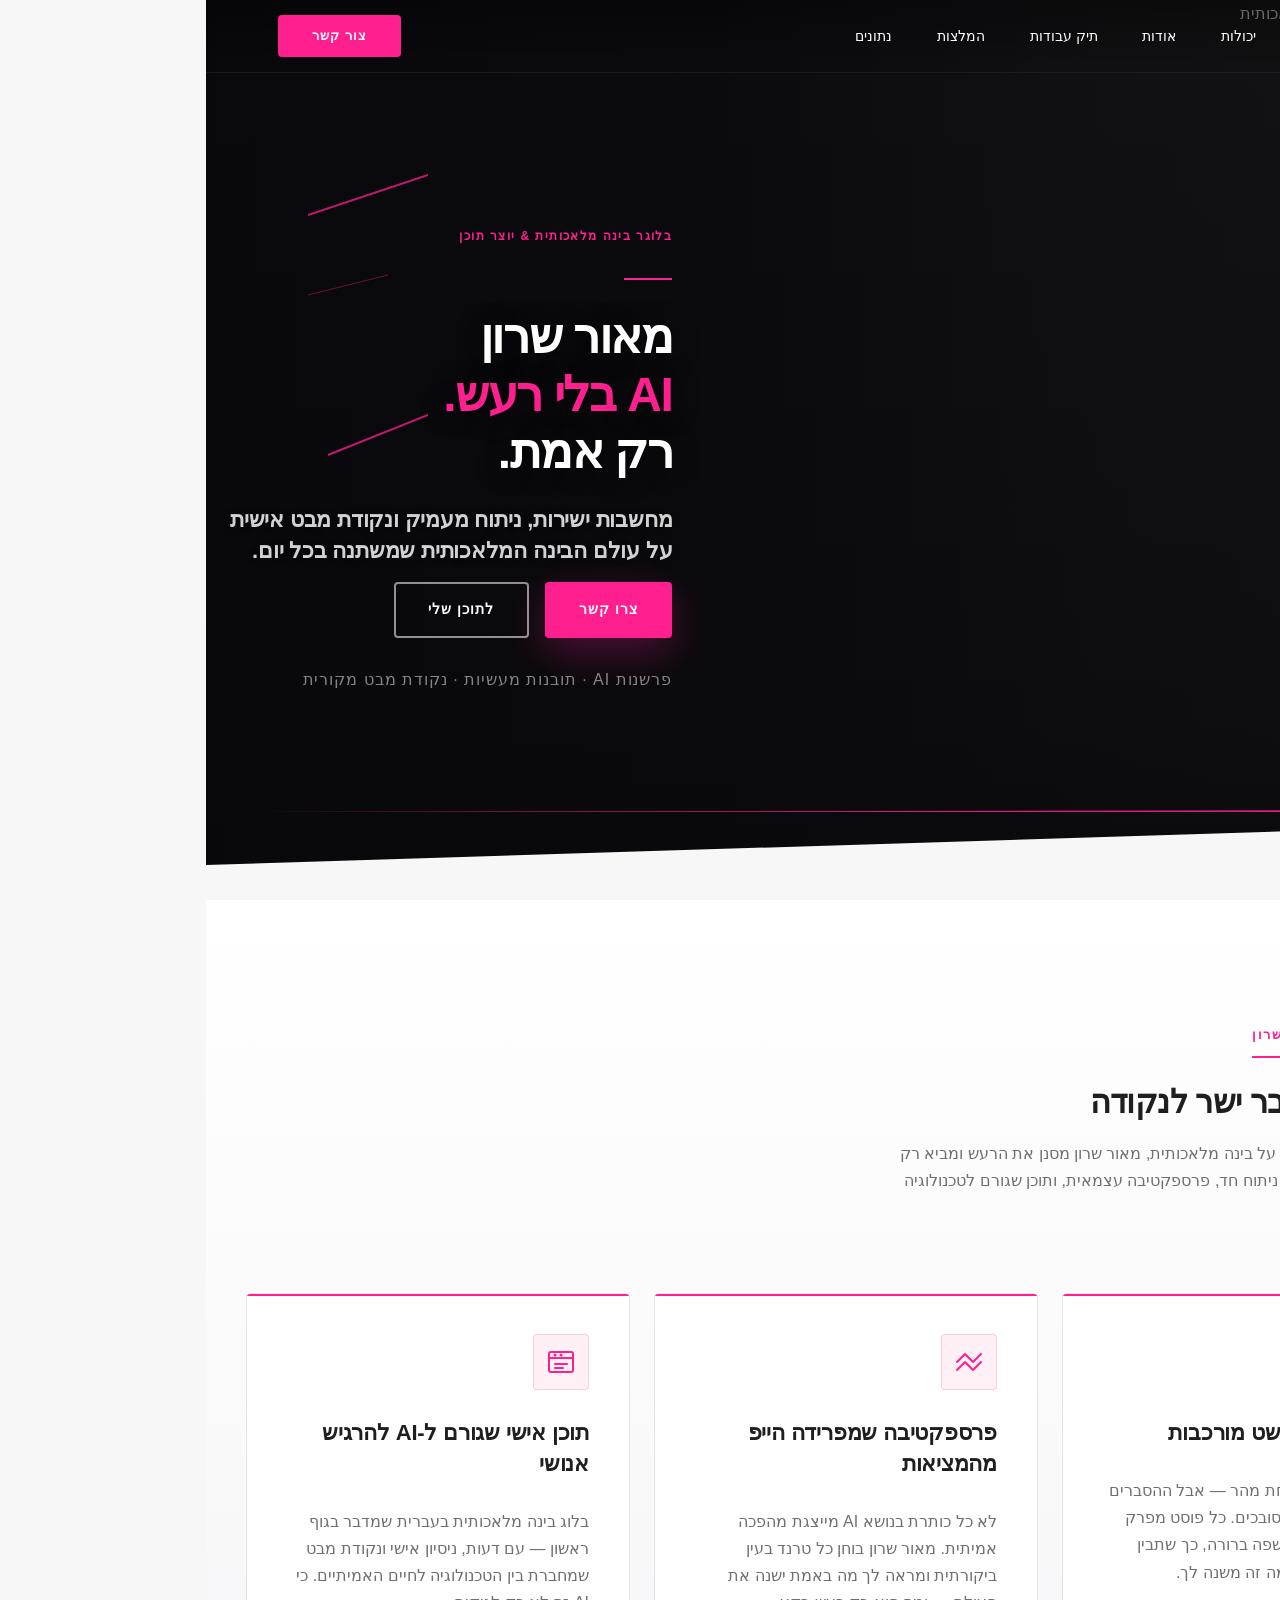
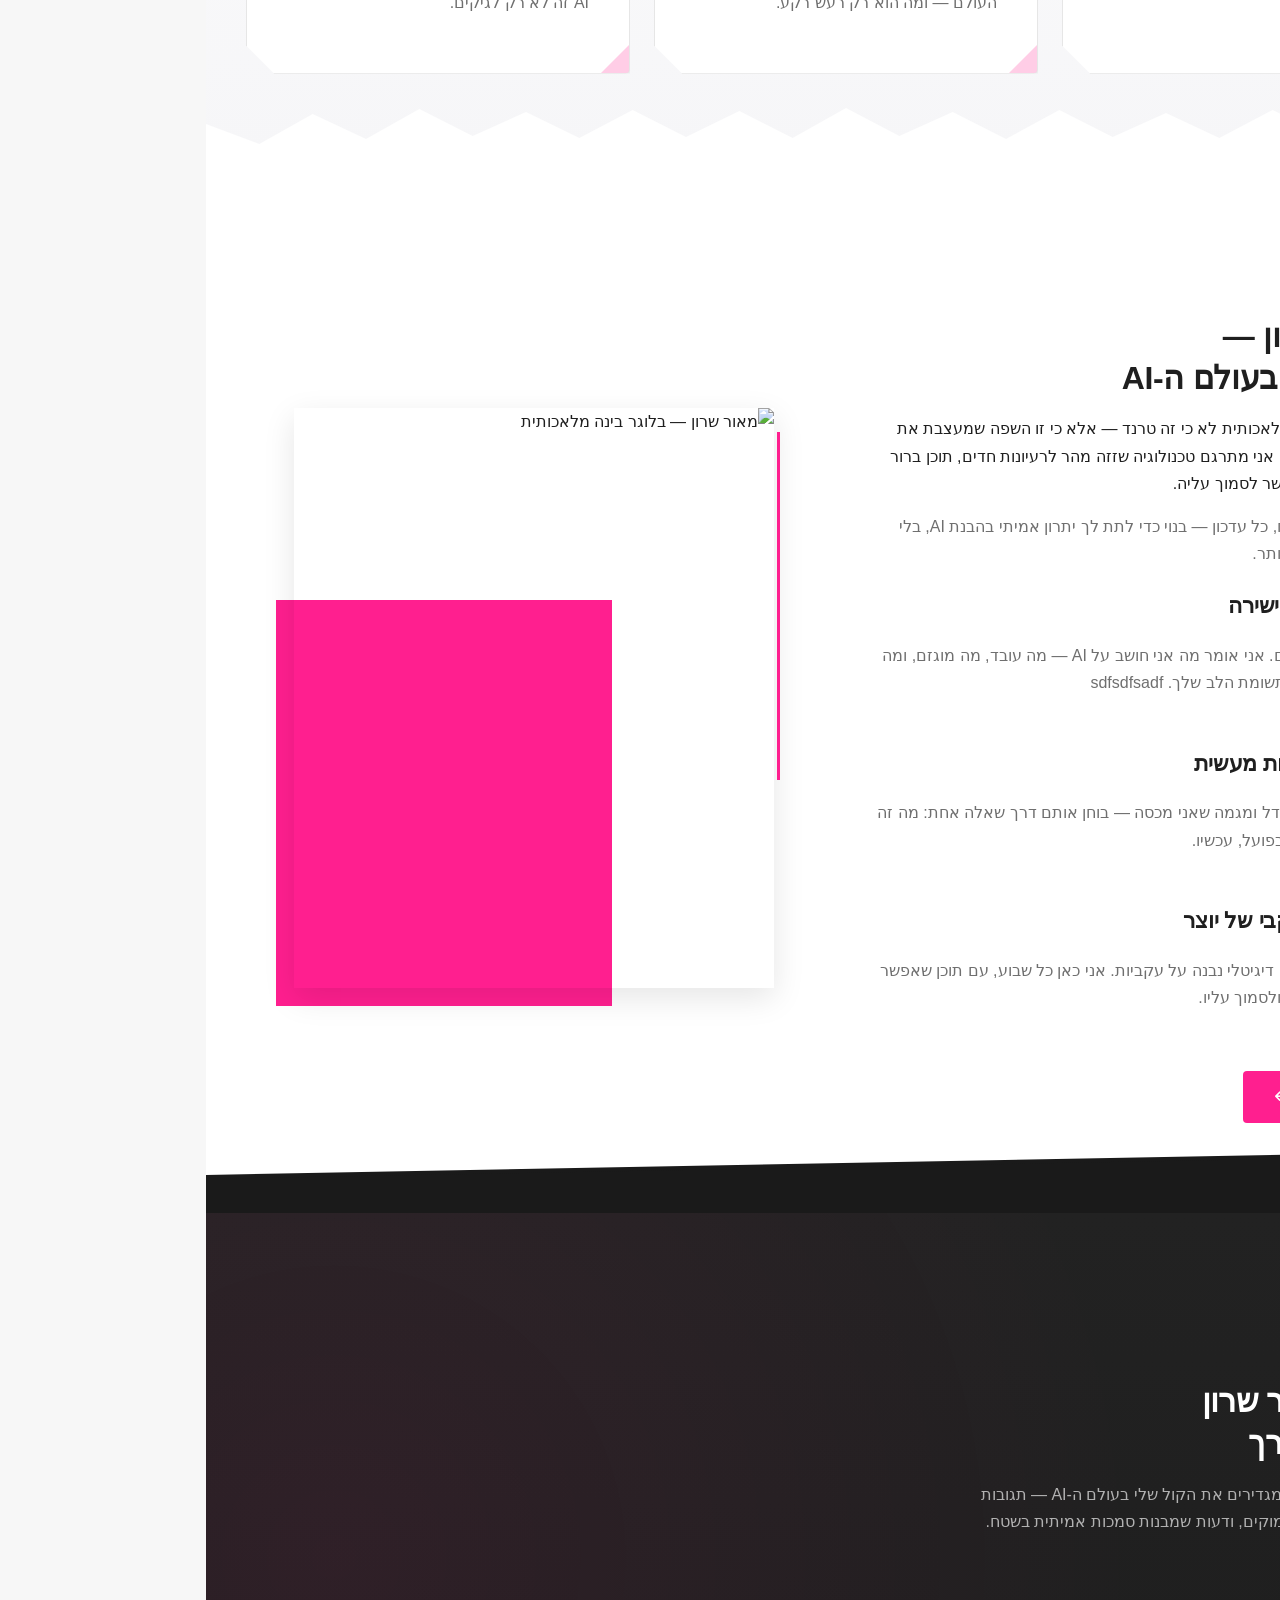
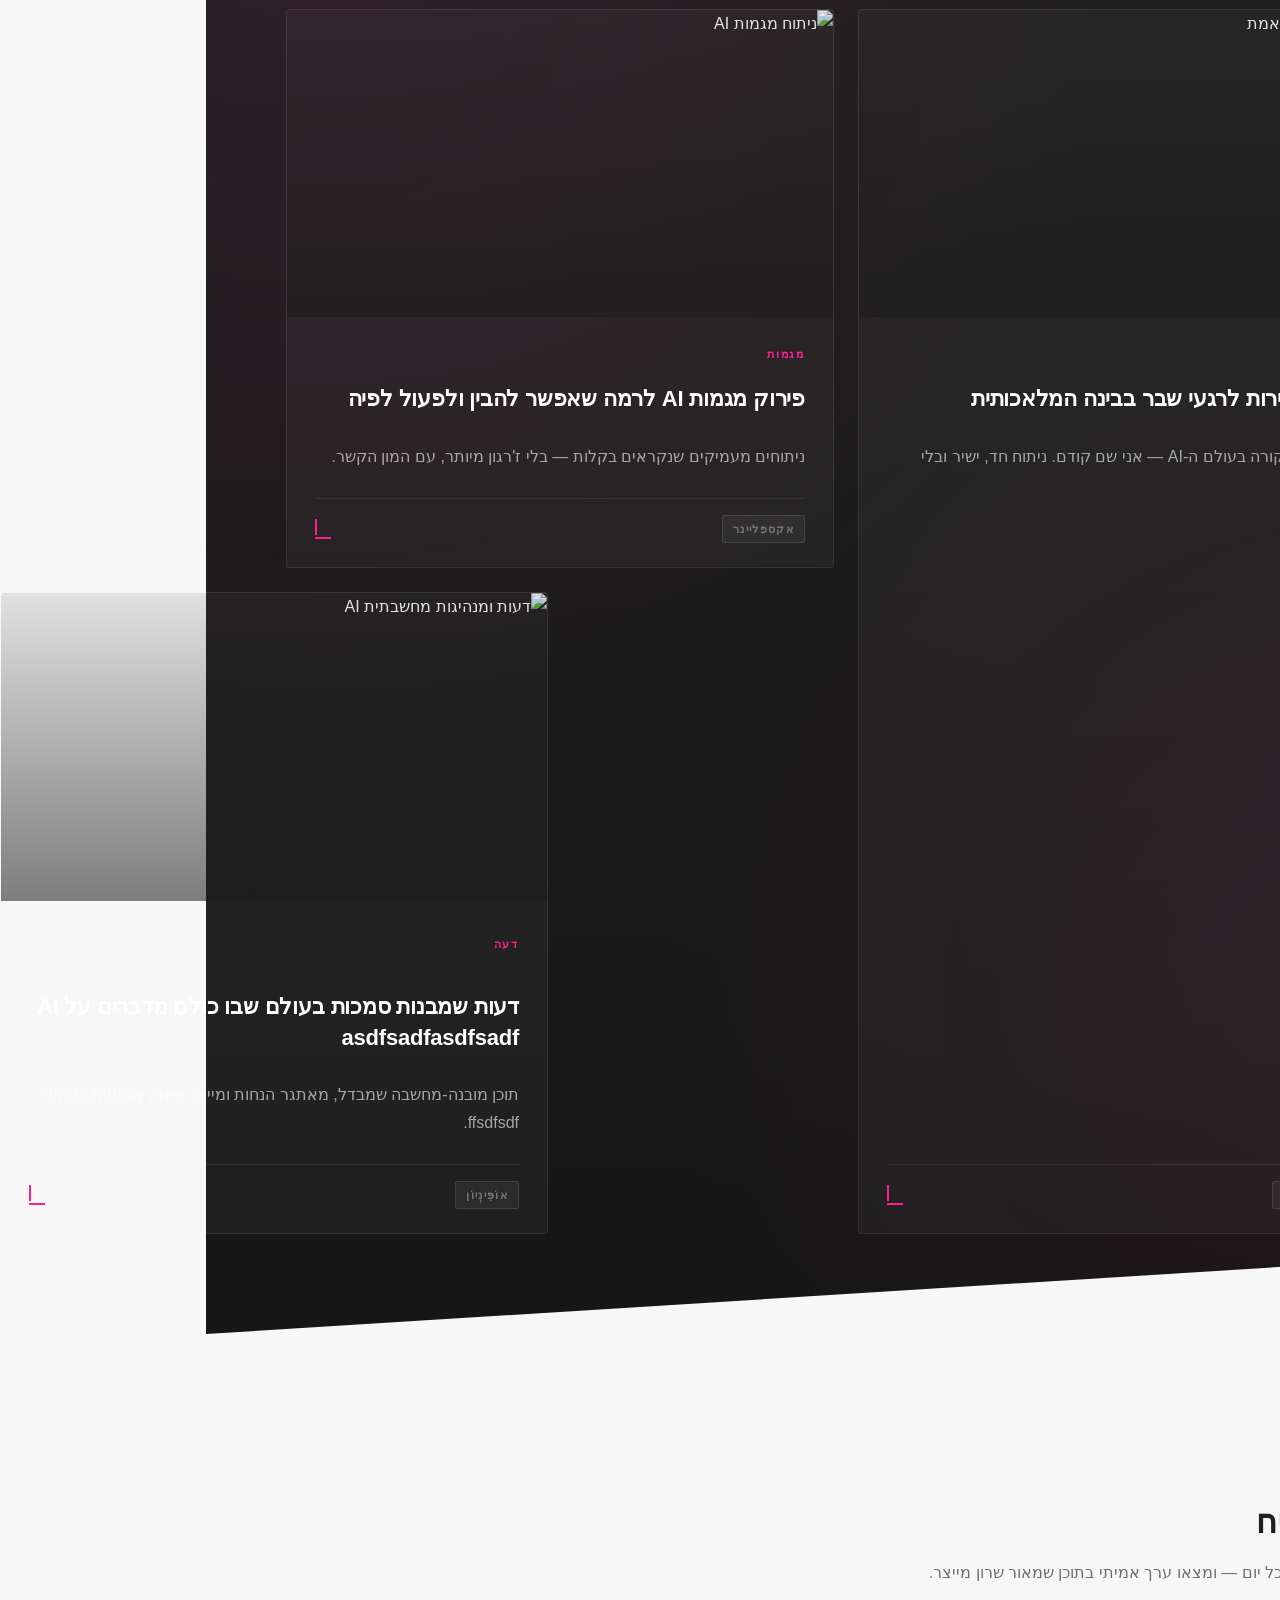
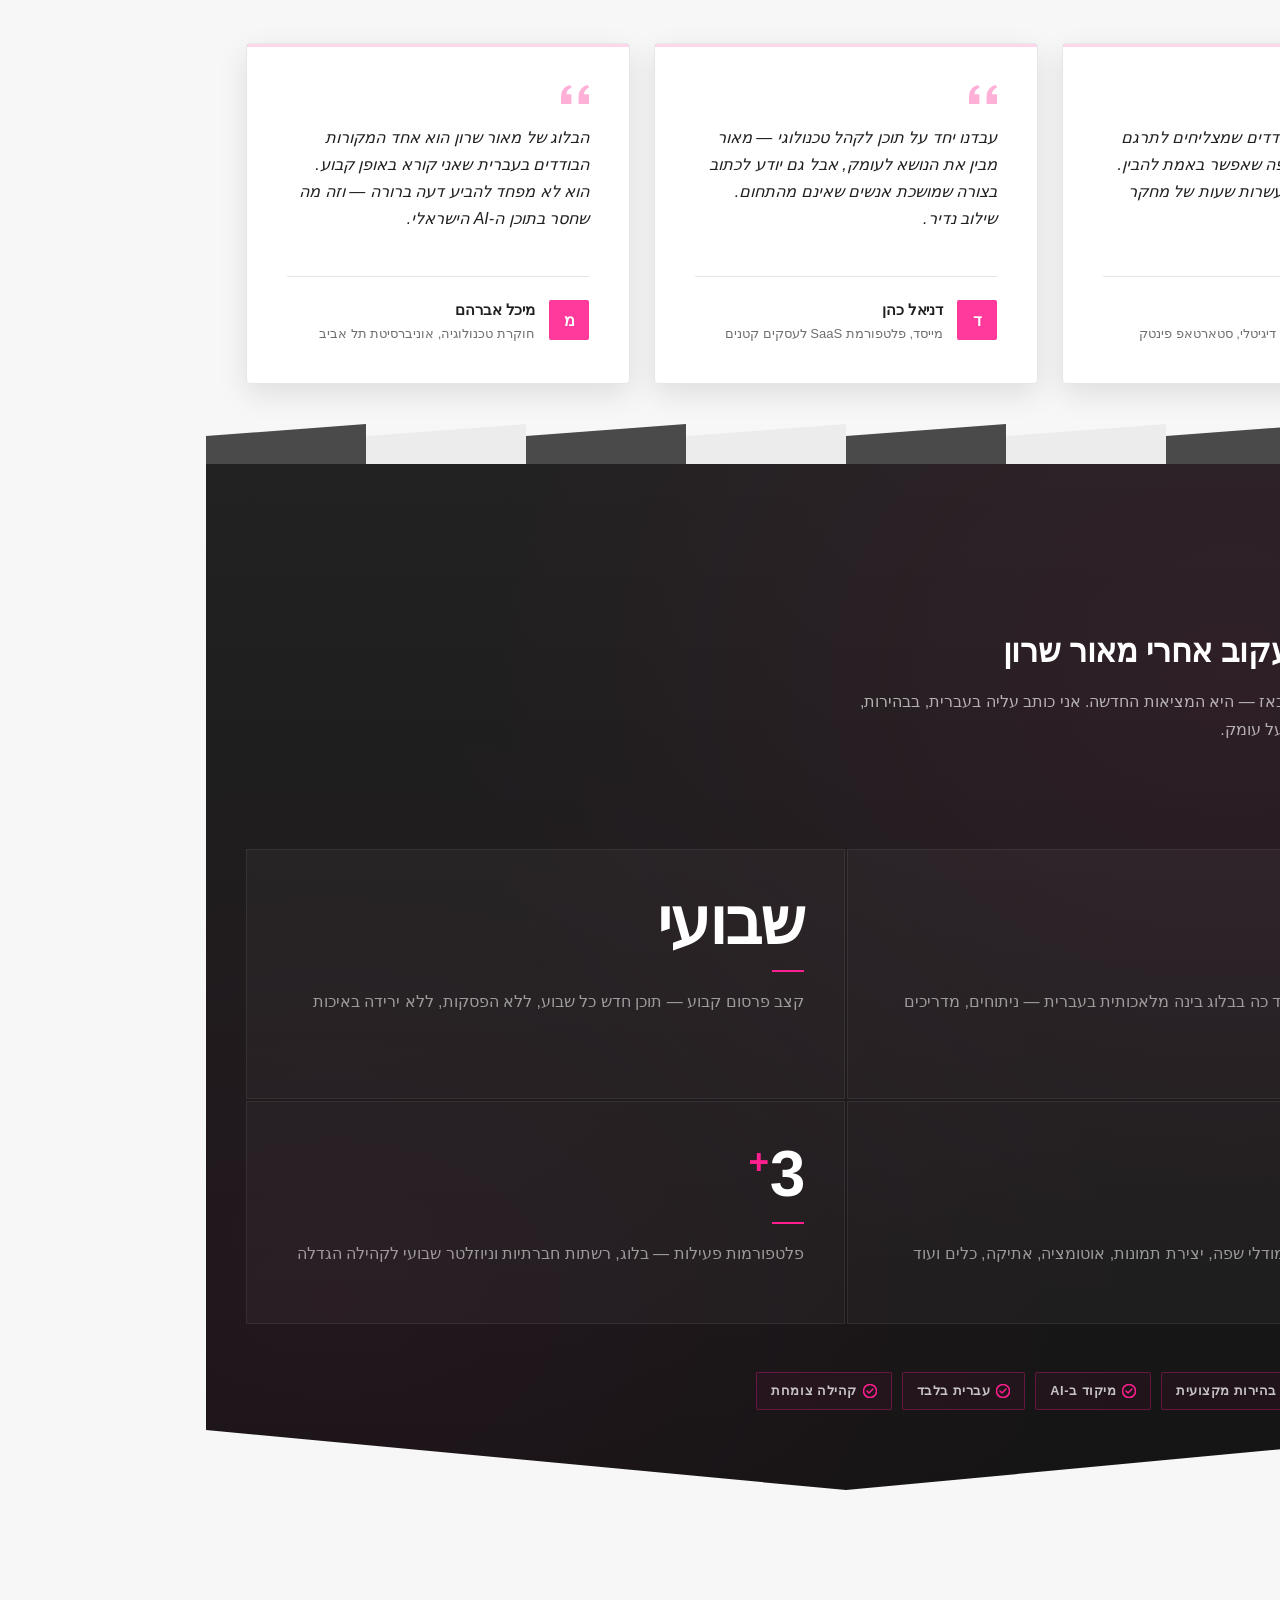
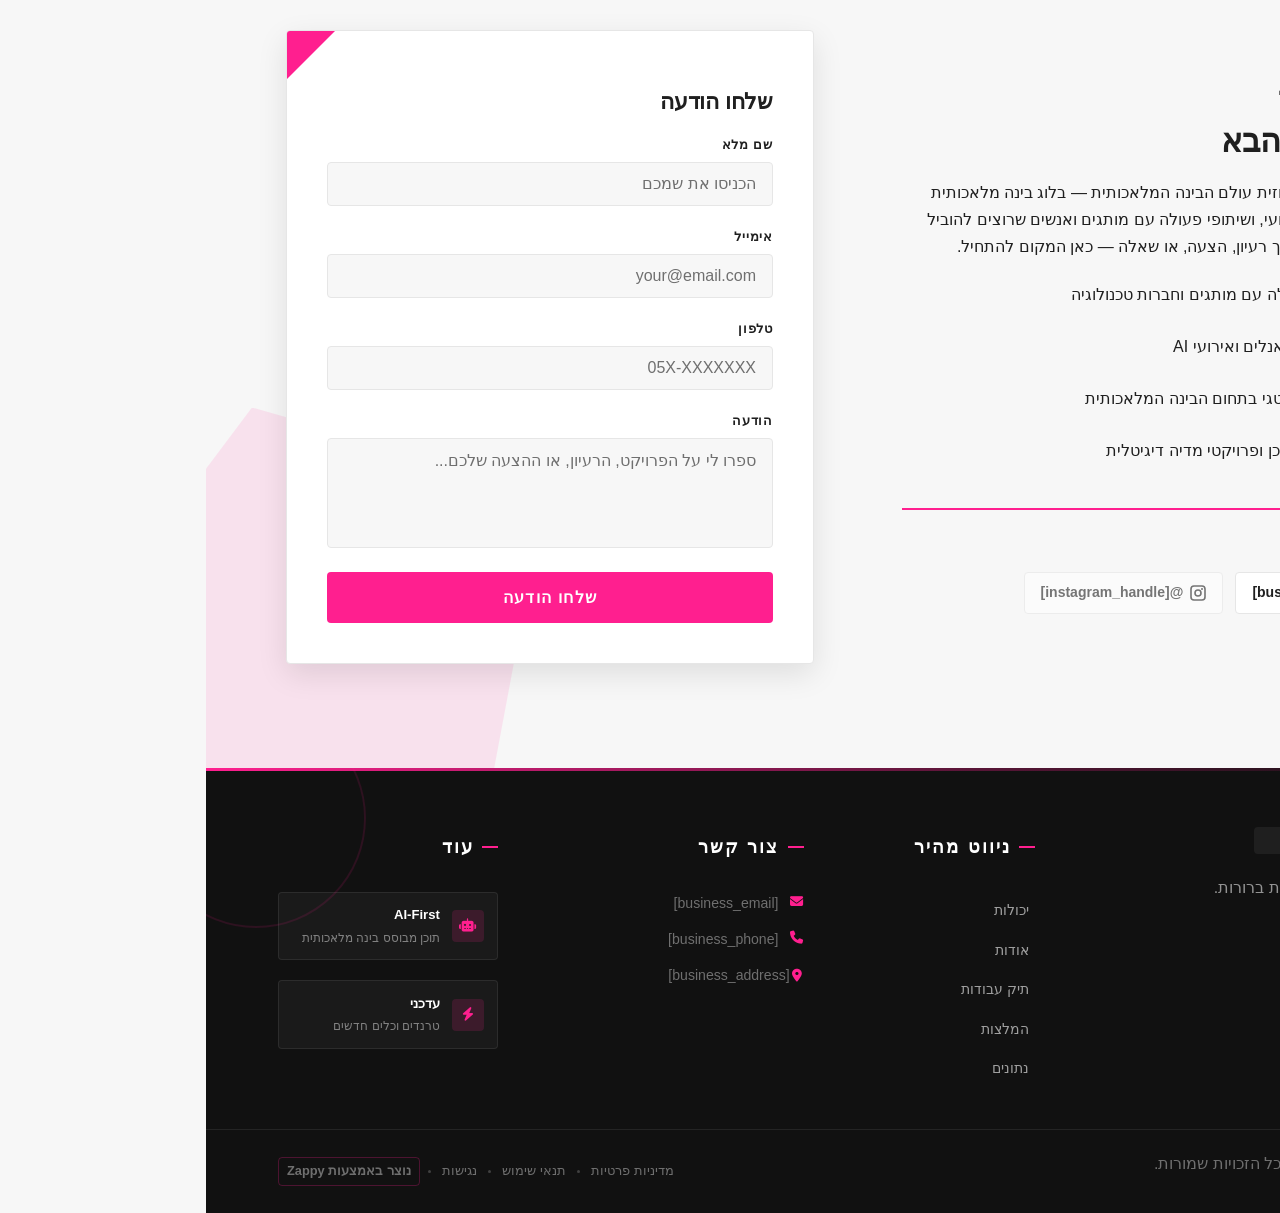
==== commit dacdb4dd: "Background sync: Progressive GitHub Sync" ====
--- a/index.html
+++ b/index.html
@@ -935,37 +935,31 @@
         <p class="index-about-intro">אני עוסק בבינה מלאכותית לא כי זה טרנד — אלא כי זו השפה שמעצבת את העתיד. בבלוג שלי אני מתרגם טכנולוגיה שזזה מהר לרעיונות חדים, תוכן ברור ונקודת מבט שאפשר לסמוך עליה.</p>
         <p class="index-about-sub">כל פוסט, כל ניתוח, כל עדכון — בנוי כדי לתת לך יתרון אמיתי בהבנת AI, בלי רעש ובלי ז'רגון מיותר.</p>
 
-        <div class="index-about-points">
-          <div class="index-about-point">
+        <div class="index-about-points"><div class="index-about-point">
             <div class="index-about-point-icon">
               <svg width="20" height="20" viewbox="0 0 20 20" fill="none" xmlns="http://www.w3.org/2000/svg" data-element-type="icon" data-icon-type="svg" aria-hidden="true"><rect width="20" height="2" rx="1" fill="currentColor"></rect><rect y="6" width="14" height="2" rx="1" fill="currentColor"></rect><rect y="12" width="17" height="2" rx="1" fill="currentColor"></rect></svg>
             </div>
             <div class="index-about-point-text">
-              <h3>חשיבה ישירה</h3>
-              <p>אין עיגולים. אני אומר מה אני חושב על AI — מה עובד, מה מוגזם, ומה שווה את תשומת הלב שלך.</p>
+              <h3 class="zappy-editable">חשיבה ישירה</h3>
+              <p class="zappy-editable">אין עיגולים. אני אומר מה אני חושב על AI — מה עובד, מה מוגזם, ומה שווה את תשומת הלב שלך. sdfsdfsadf</p>
             </div>
-          </div>
-
-          <div class="index-about-point">
+          </div><div class="index-about-point">
             <div class="index-about-point-icon">
               <svg width="20" height="20" viewbox="0 0 20 20" fill="none" xmlns="http://www.w3.org/2000/svg" data-element-type="icon" data-icon-type="svg" aria-hidden="true"><circle cx="10" cy="10" r="9" stroke="currentColor" stroke-width="2"></circle><path d="M10 6v4l3 3" stroke="currentColor" stroke-width="2" stroke-linecap="round"></path></svg>
             </div>
             <div class="index-about-point-text">
-              <h3>רלוונטיות מעשית</h3>
-              <p>כל כלי, מודל ומגמה שאני מכסה — בוחן אותם דרך שאלה אחת: מה זה אומר לך בפועל, עכשיו.</p>
+              <h3 class="zappy-editable">רלוונטיות מעשית</h3>
+              <p class="zappy-editable">כל כלי, מודל ומגמה שאני מכסה — בוחן אותם דרך שאלה אחת: מה זה אומר לך בפועל, עכשיו.</p>
             </div>
-          </div>
-
-          <div class="index-about-point">
+          </div><div class="index-about-point">
             <div class="index-about-point-icon">
               <svg width="20" height="20" viewbox="0 0 20 20" fill="none" xmlns="http://www.w3.org/2000/svg" data-element-type="icon" data-icon-type="svg" aria-hidden="true"><path d="M2 10C2 5.58 5.58 2 10 2s8 3.58 8 8-3.58 8-8 8-8-3.58-8-8z" stroke="currentColor" stroke-width="2"></path><path d="M7 10l2 2 4-4" stroke="currentColor" stroke-width="2" stroke-linecap="round" stroke-linejoin="round"></path></svg>
             </div>
             <div class="index-about-point-text">
-              <h3>קול עקבי של יוצר</h3>
-              <p>מותג אישי דיגיטלי נבנה על עקביות. אני כאן כל שבוע, עם תוכן שאפשר לזהות — ולסמוך עליו.</p>
+              <h3 class="zappy-editable">קול עקבי של יוצר</h3>
+              <p class="zappy-editable">מותג אישי דיגיטלי נבנה על עקביות. אני כאן כל שבוע, עם תוכן שאפשר לזהות — ולסמוך עליו.</p>
             </div>
-          </div>
-        </div>
+          </div></div>
 
         <a href="#contact" class="index-about-cta">בואו נדבר <i class="fa fa-arrow-left" aria-hidden="true"></i></a>
       </div>
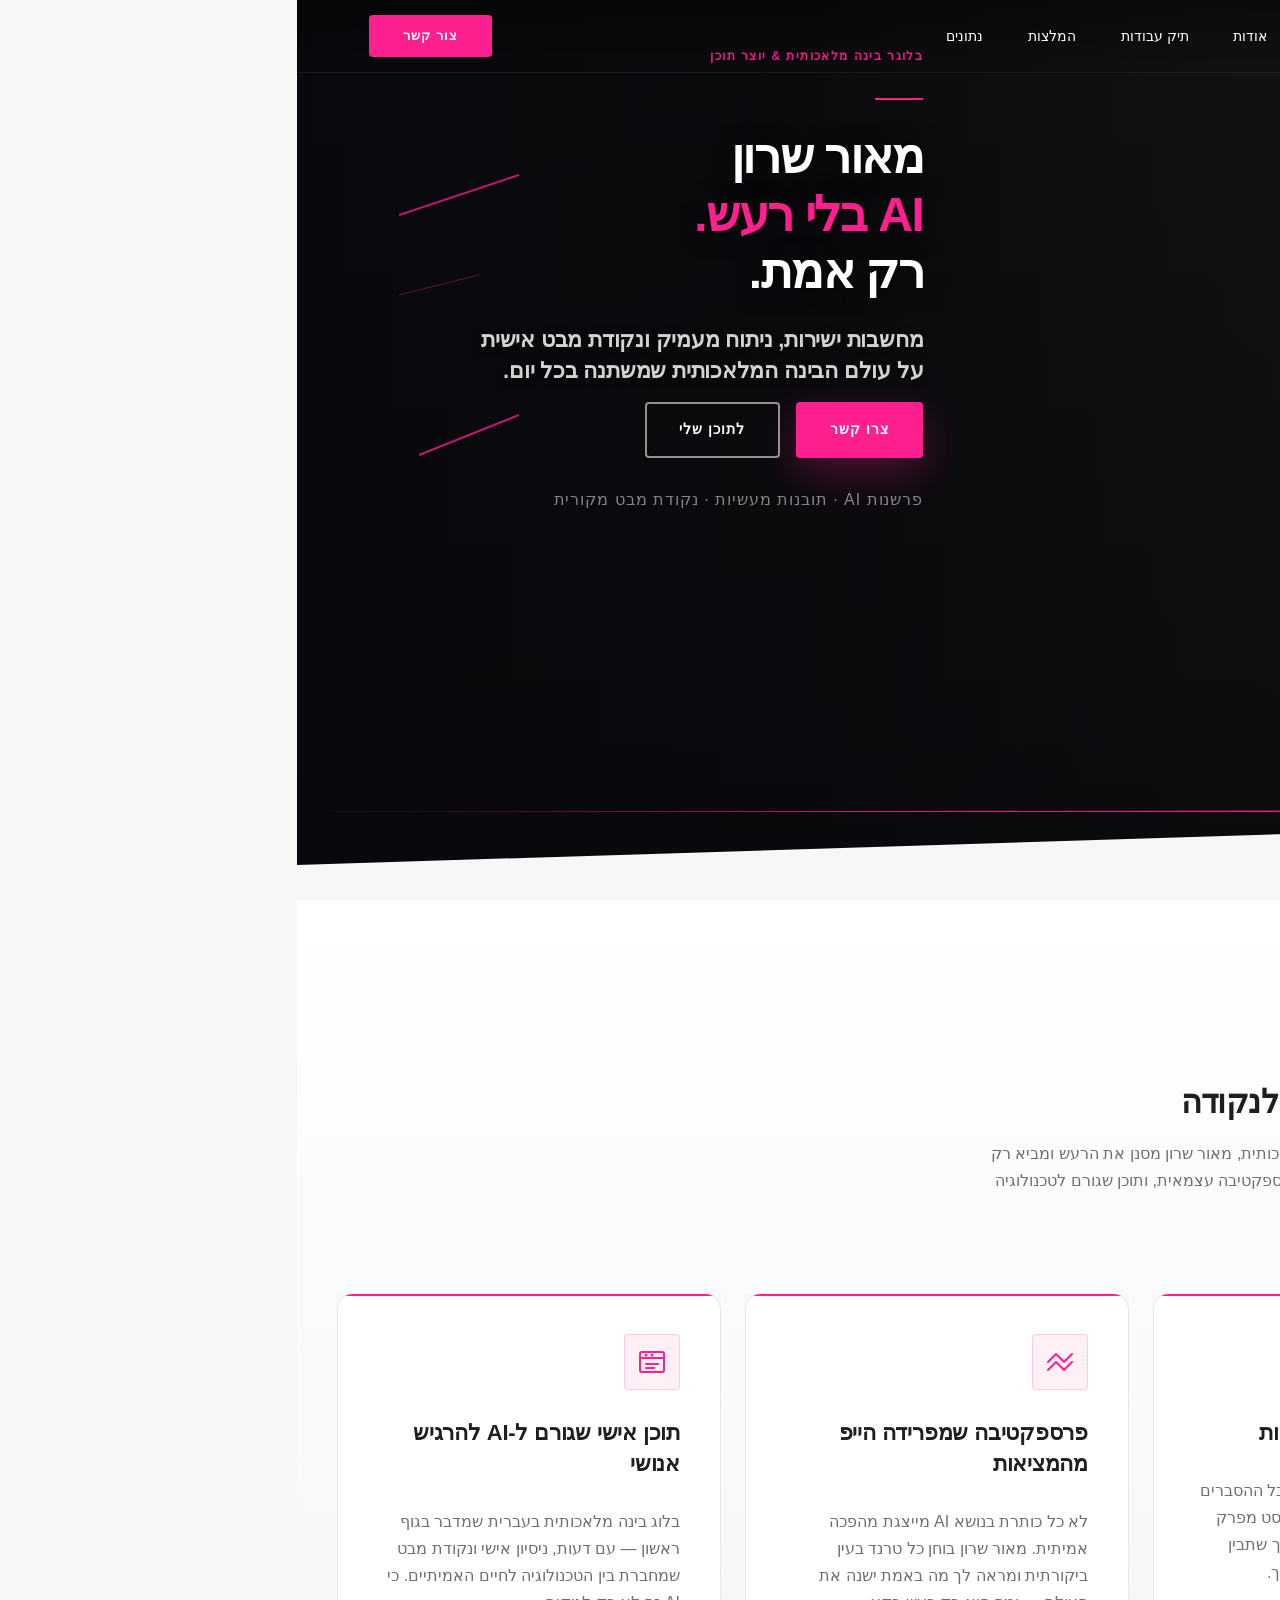
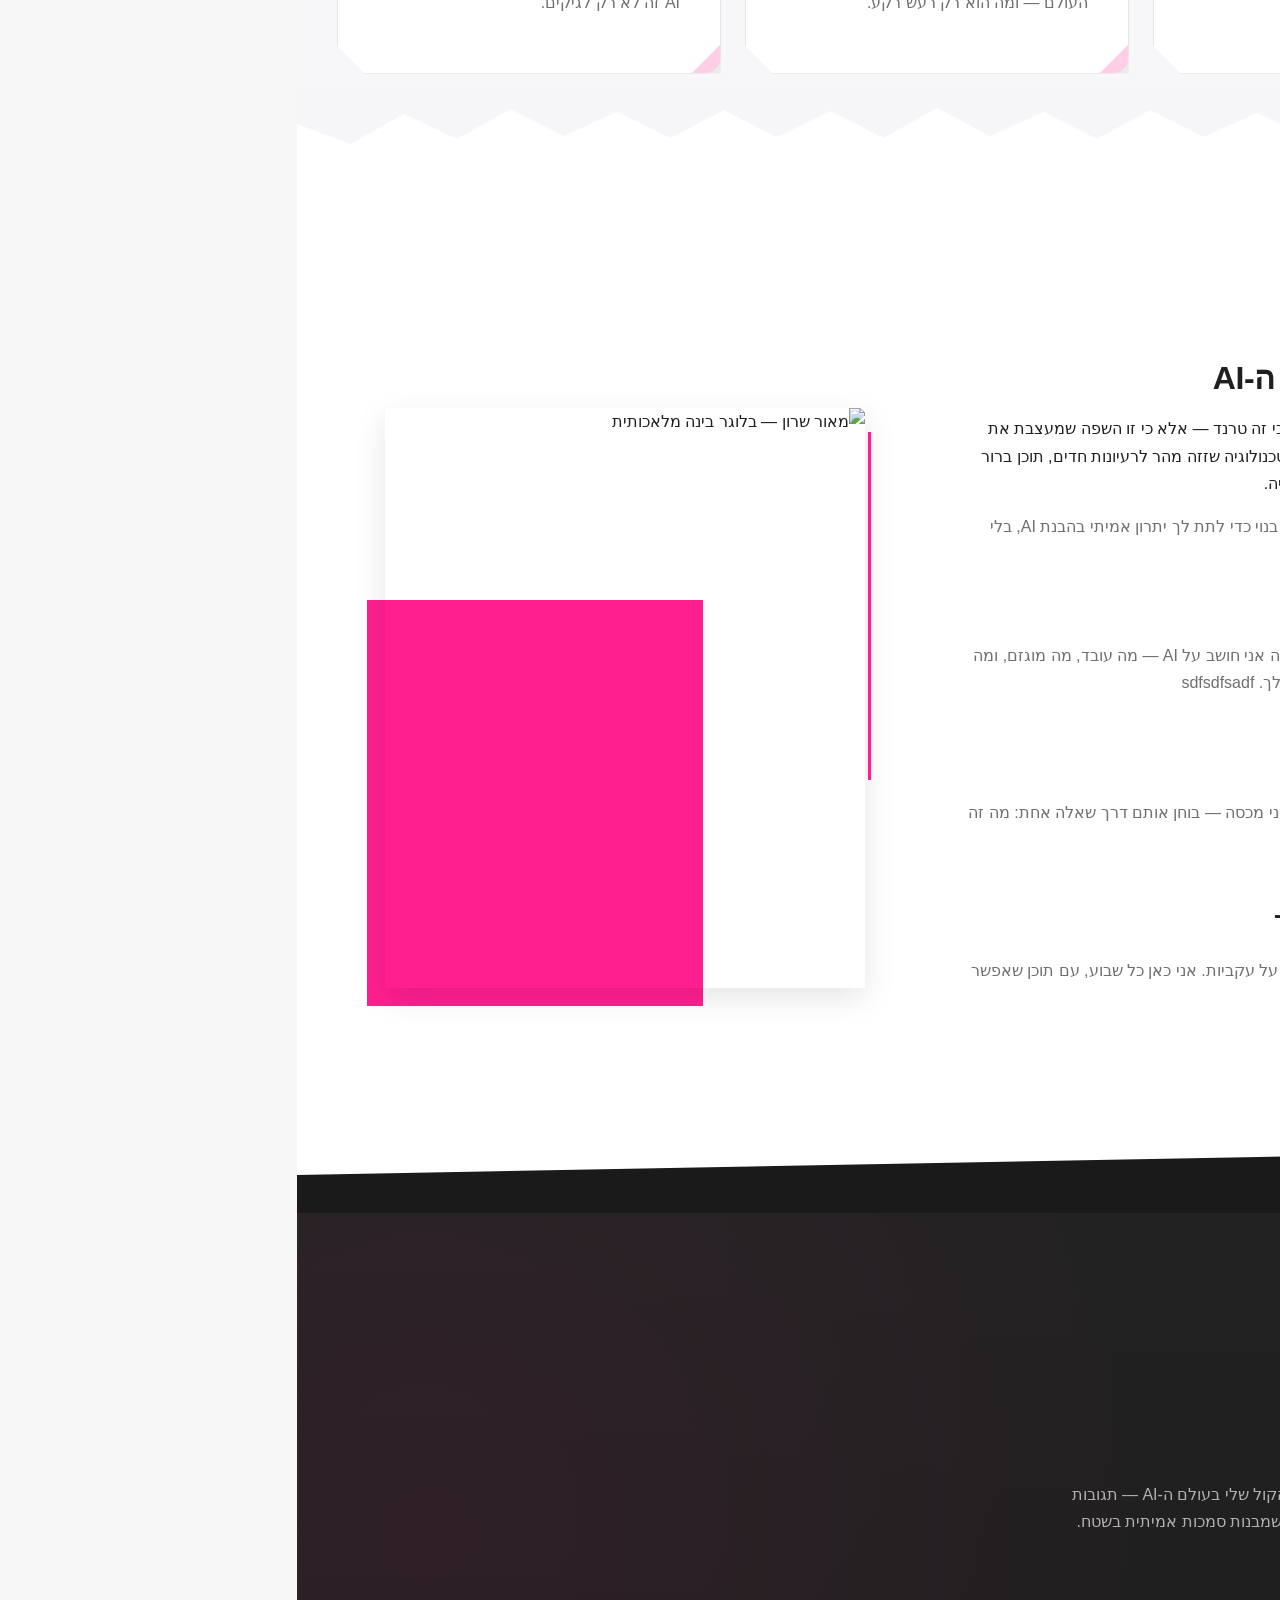
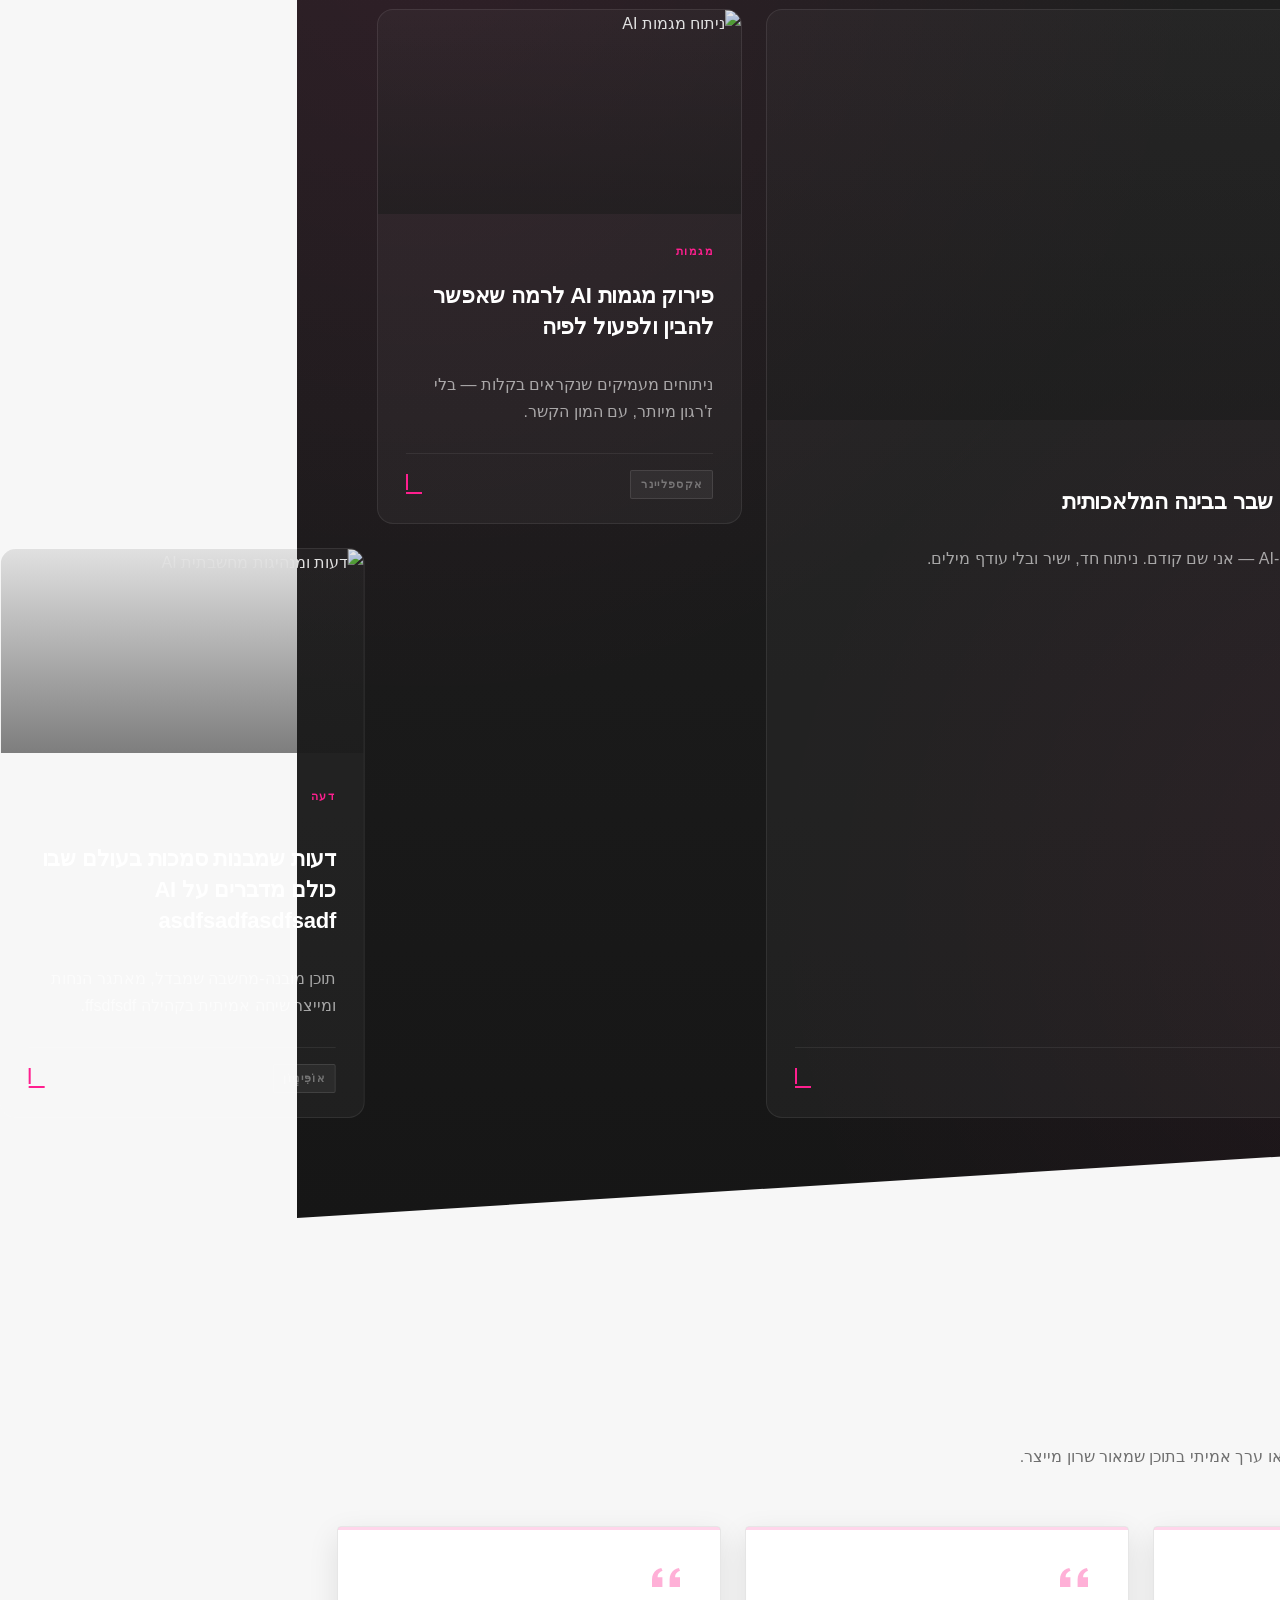
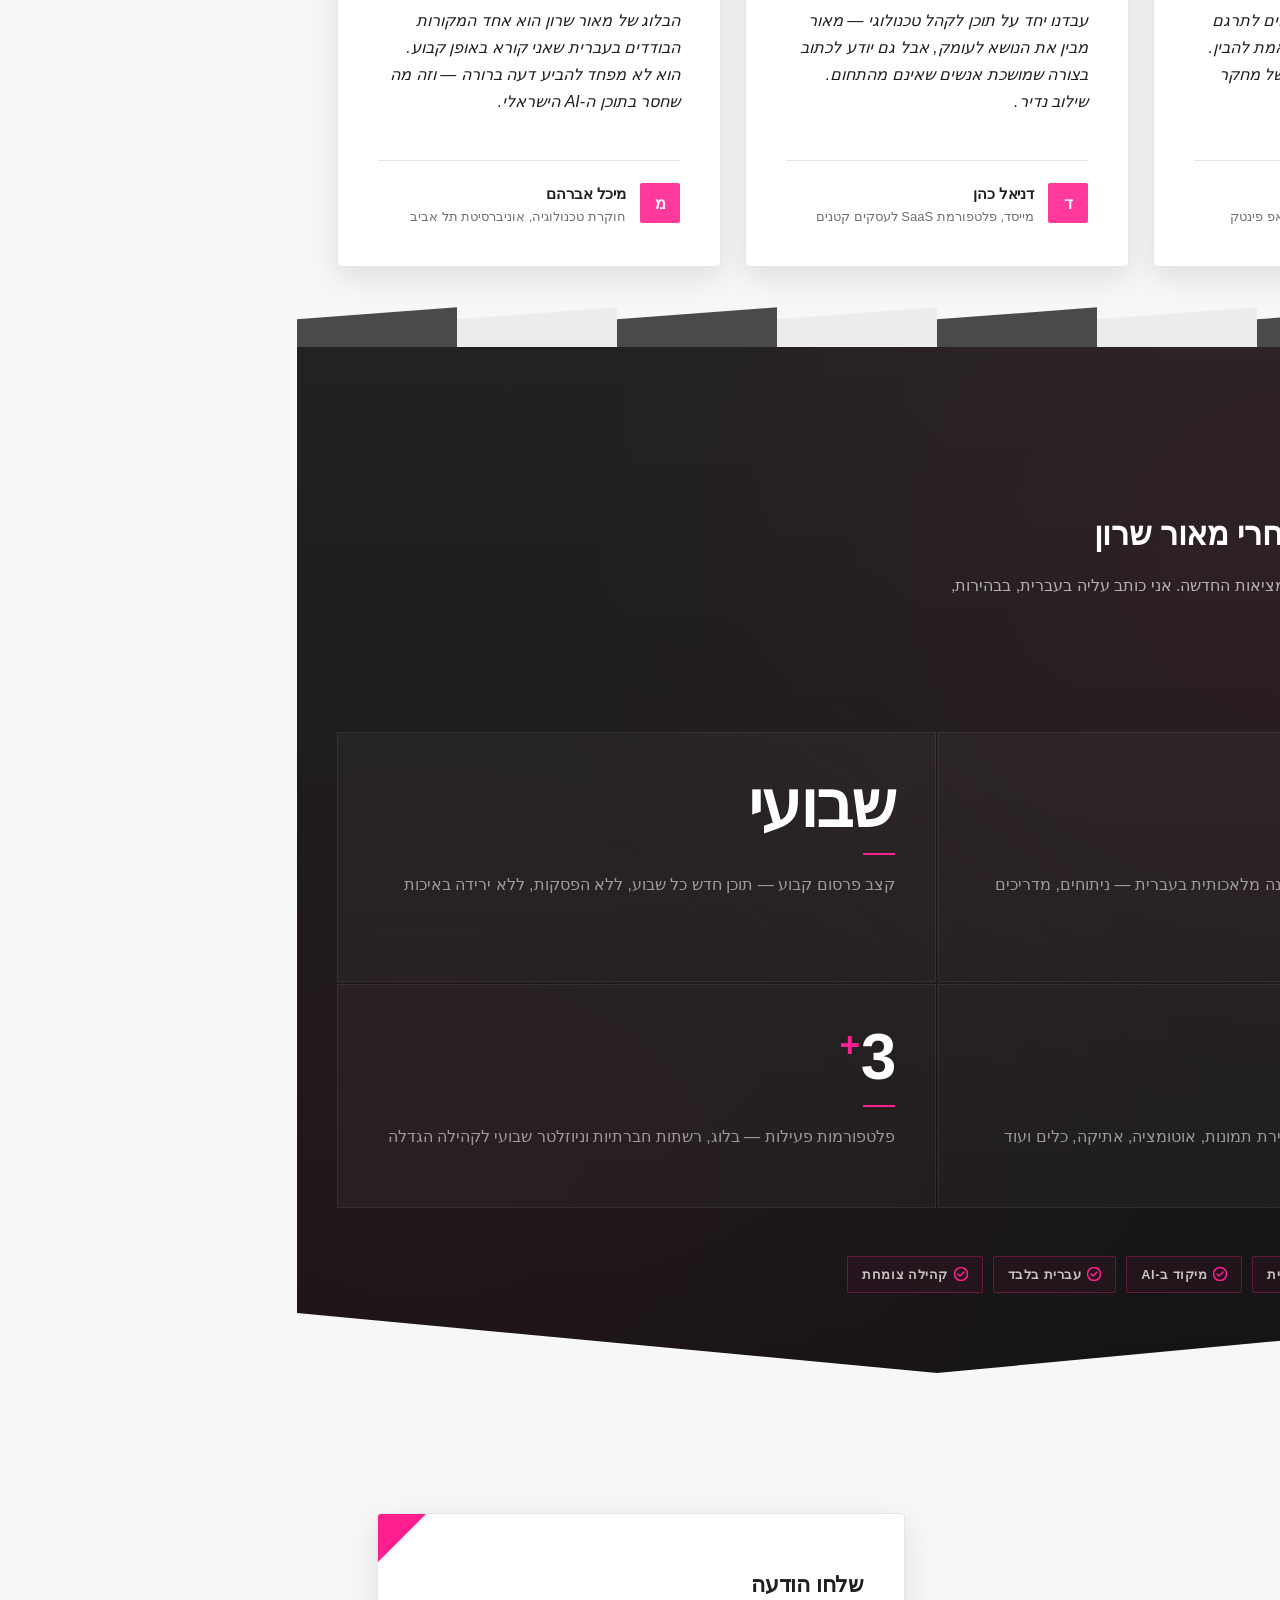
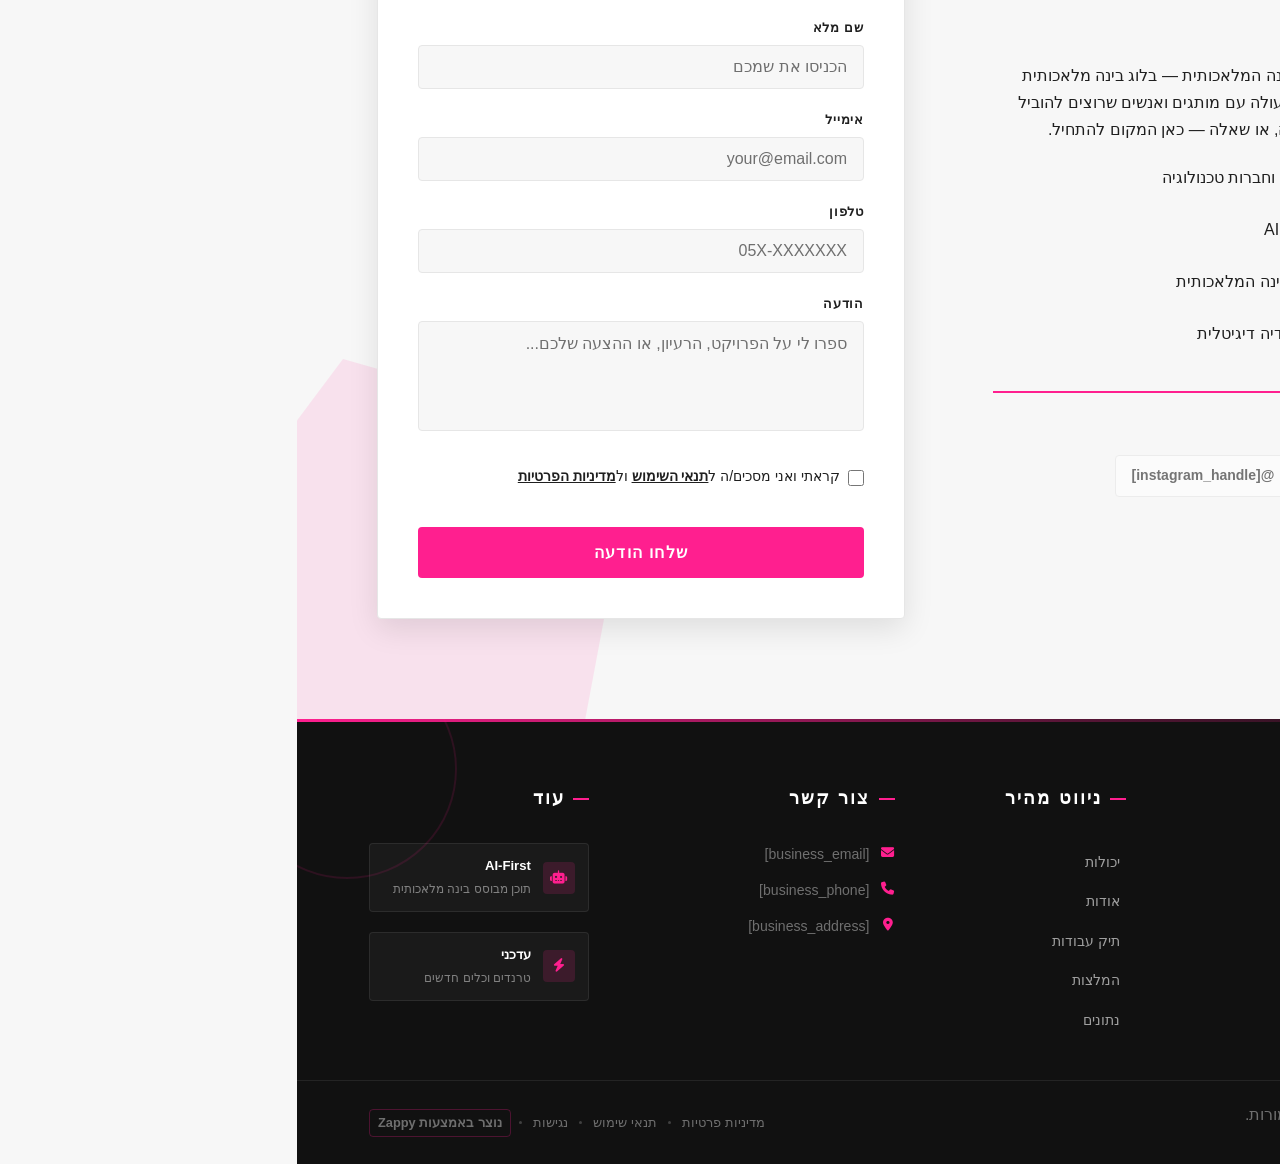
==== commit d51971e6: "Background sync: Progressive GitHub Sync" ====
--- a/index.html
+++ b/index.html
@@ -325,16 +325,16 @@
 
   <nav class="navbar" dir="rtl">
   <button class="mobile-toggle" id="mobileToggle" aria-label="Menu">
-    <svg class="hamburger-icon" width="24" height="24" viewbox="0 0 24 24" fill="none">
+    <svg class="hamburger-icon" width="24" height="24" viewBox="0 0 24 24" fill="none">
       <path d="M3 12h18M3 6h18M3 18h18" stroke="currentColor" stroke-width="2" stroke-linecap="round"></path>
     </svg>
-    <svg class="close-icon" width="24" height="24" viewbox="0 0 24 24" fill="none" style="display: none;">
+    <svg class="close-icon" width="24" height="24" viewBox="0 0 24 24" fill="none" style="display: none;">
       <path d="M18 6L6 18M6 6l12 12" stroke="currentColor" stroke-width="2" stroke-linecap="round"></path>
     </svg>
   </button>
 
   <button class="phone-header-btn" data-phone="[business_phone]" aria-label="Call">
-    <svg width="20" height="20" viewbox="0 0 24 24" fill="currentColor">
+    <svg width="20" height="20" viewBox="0 0 24 24" fill="currentColor">
       <path d="M22 16.92v3a2 2 0 0 1-2.18 2 19.79 19.79 0 0 1-8.63-3.07 19.5 19.5 0 0 1-6-6 19.79 19.79 0 0 1-3.07-8.67A2 2 0 0 1 4.11 2h3a2 2 0 0 1 2 1.72 12.84 12.84 0 0 0 .7 2.81 2 2 0 0 1-.45 2.11L8.09 9.91a16 16 0 0 0 6 6l1.27-1.27a2 2 0 0 1 2.11-.45 12.84 12.84 0 0 0 2.81.7A2 2 0 0 1 22 16.92z"></path>
     </svg>
   </button>
@@ -783,7 +783,7 @@
 </script>
   
   <main>
-    <section id="hero" class="index-hero-section" data-layout-spec="בית-hero" dir="rtl" data-hero-type="fullscreen-scrim" data-zappy-content-align="center-left"><style data-zappy-align-style="true">#hero > [data-zappy-align-target] { margin-top: auto !important; margin-bottom: auto !important; margin-left: 0 !important; margin-right: auto !important; display: flex !important; flex-direction: column !important; align-items: flex-end !important; } #hero > [data-zappy-align-target] > * { margin-left: 0 !important; margin-right: auto !important; min-width: 33.33% !important; text-align: start !important; justify-content: center !important; }  @media (max-width: 768px) { #hero > [data-zappy-align-target] { align-items: center !important; justify-content: center !important; margin-top: auto !important; margin-bottom: auto !important; margin-left: auto !important; margin-right: auto !important; } #hero > [data-zappy-align-target] > * { margin-left: auto !important; margin-right: auto !important; } }</style>
+    <section id="hero" class="index-hero-section" data-layout-spec="בית-hero" dir="rtl" data-hero-type="fullscreen-scrim" data-zappy-content-align="top-mid-left"><style data-zappy-align-style="true">#hero > [data-zappy-align-target] { margin-top: auto !important; margin-bottom: auto !important; margin-left: 12.5% !important; margin-right: auto !important; transform: translateY(calc(-1 * max(3rem, 20vh))) !important; display: flex !important; flex-direction: column !important; align-items: flex-end !important; } #hero > [data-zappy-align-target] > * { margin-left: 0 !important; margin-right: auto !important; min-width: 33.33% !important; text-align: start !important; justify-content: center !important; }  @media (max-width: 768px) { #hero > [data-zappy-align-target] { align-items: center !important; justify-content: flex-start !important; margin-top: 0 !important; margin-bottom: auto !important; margin-left: auto !important; margin-right: auto !important; transform: none !important; } #hero > [data-zappy-align-target] > * { margin-left: auto !important; margin-right: auto !important; } }</style>
   <!-- Background Image -->
   <div class="index-hero-bg">
     <img data-hero-bg="true" data-placeholder="index-hero-image-1" data-context="Cinematic dark portrait of Maor Sharon, an Israeli AI blogger and tech thought leader, standing confidently in a modern minimalist tech environment. Dark charcoal and near-black tones dominate the scene. Subtle hot pink (#FF1F8F) geometric vector lines and angular shapes are integrated into the background as abstract digital art elements. Studio-quality lighting with a slight rim light on the subject. The right side of the frame (where the subject faces or stands) is more open and airy, leaving the left side for text overlay. Professional, editorial, high-contrast photography style suitable for a personal brand landing page." width="1440" height="900" src="/assets/site-index-hero-image-1.webp" alt="מאור שרון – בלוגר בינה מלאכותית" data-hero-background="true" data-element-type="image" data-element-id="img-1774269903887-jfxpn45dg" class="zappy-editable-image" data-resize-handler-attached="true">
@@ -794,7 +794,7 @@
 
   <!-- Hot pink decorative geometric lines -->
   <div class="index-hero-geo" aria-hidden="true">
-    <svg data-no-icon-edit="true" aria-hidden="true" viewbox="0 0 120 400" fill="none" xmlns="http://www.w3.org/2000/svg" preserveaspectratio="none">
+    <svg data-no-icon-edit="true" aria-hidden="true" viewBox="0 0 120 400" fill="none" xmlns="http://www.w3.org/2000/svg" preserveAspectRatio="none">
       <line x1="0" y1="80" x2="120" y2="40" stroke="#FF1F8F" stroke-width="2"></line>
       <line x1="0" y1="160" x2="80" y2="140" stroke="#FF1F8F" stroke-width="1" opacity="0.5"></line>
       <line x1="20" y1="320" x2="120" y2="280" stroke="#FF1F8F" stroke-width="2"></line>
@@ -806,7 +806,7 @@
     <div class="index-hero-inner">
 
       <!-- Micro label -->
-      <p class="zappy-editable"><span class="index-hero-label">בלוגר בינה מלאכותית &amp; יוצר תוכן</span>
+      <p><span class="index-hero-label">בלוגר בינה מלאכותית &amp; יוצר תוכן</span>
 
       </p><!-- Hot pink rule -->
       <div class="index-hero-rule" aria-hidden="true"></div>
@@ -832,7 +832,7 @@
   <!-- Bottom diagonal divider -->
   <div class="index-hero-divider-wrapper" aria-hidden="true">
     <div class="index-hero-divider-pink" aria-hidden="true"></div>
-    <svg data-no-icon-edit="true" aria-hidden="true" viewbox="0 0 1440 90" preserveaspectratio="none" xmlns="http://www.w3.org/2000/svg">
+    <svg data-no-icon-edit="true" aria-hidden="true" viewBox="0 0 1440 90" preserveAspectRatio="none" xmlns="http://www.w3.org/2000/svg">
       <path d="M0,90 L0,55 L1440,15 L1440,90 Z" fill="var(--bg-light)"></path>
     </svg>
   </div>
@@ -856,7 +856,7 @@
       <article class="index-feature-card">
         <div class="index-feature-card-inner">
           <div class="index-feature-icon-wrap">
-            <svg data-element-type="icon" data-icon-type="svg" xmlns="http://www.w3.org/2000/svg" width="32" height="32" viewbox="0 0 32 32" fill="none" stroke="var(--primary)" stroke-width="2" stroke-linecap="round" stroke-linejoin="round" aria-hidden="true">
+            <svg data-element-type="icon" data-icon-type="svg" xmlns="http://www.w3.org/2000/svg" width="32" height="32" viewBox="0 0 32 32" fill="none" stroke="var(--primary)" stroke-width="2" stroke-linecap="round" stroke-linejoin="round" aria-hidden="true">
               <circle cx="16" cy="16" r="12"></circle>
               <path d="M16 10 L16 16 L20 20"></path>
               <path d="M10 6 L6 2"></path>
@@ -875,7 +875,7 @@
       <article class="index-feature-card">
         <div class="index-feature-card-inner">
           <div class="index-feature-icon-wrap">
-            <svg data-element-type="icon" data-icon-type="svg" xmlns="http://www.w3.org/2000/svg" width="32" height="32" viewbox="0 0 32 32" fill="none" stroke="var(--primary)" stroke-width="2" stroke-linecap="round" stroke-linejoin="round" aria-hidden="true">
+            <svg data-element-type="icon" data-icon-type="svg" xmlns="http://www.w3.org/2000/svg" width="32" height="32" viewBox="0 0 32 32" fill="none" stroke="var(--primary)" stroke-width="2" stroke-linecap="round" stroke-linejoin="round" aria-hidden="true">
               <path d="M4 16 L12 8 L20 16 L28 8"></path>
               <path d="M4 24 L12 16 L20 24 L28 16"></path>
             </svg>
@@ -892,7 +892,7 @@
       <article class="index-feature-card">
         <div class="index-feature-card-inner">
           <div class="index-feature-icon-wrap">
-            <svg data-element-type="icon" data-icon-type="svg" xmlns="http://www.w3.org/2000/svg" width="32" height="32" viewbox="0 0 32 32" fill="none" stroke="var(--primary)" stroke-width="2" stroke-linecap="round" stroke-linejoin="round" aria-hidden="true">
+            <svg data-element-type="icon" data-icon-type="svg" xmlns="http://www.w3.org/2000/svg" width="32" height="32" viewBox="0 0 32 32" fill="none" stroke="var(--primary)" stroke-width="2" stroke-linecap="round" stroke-linejoin="round" aria-hidden="true">
               <rect x="4" y="6" width="24" height="20" rx="2"></rect>
               <path d="M4 12 L28 12"></path>
               <circle cx="10" cy="9" r="1.5" fill="var(--primary)" stroke="none"></circle>
@@ -914,7 +914,7 @@
 
   <!-- Bottom Zigzag Divider -->
   <div class="index-features-divider-wrapper">
-    <svg data-no-icon-edit="true" aria-hidden="true" viewbox="0 0 1200 60" preserveaspectratio="none" xmlns="http://www.w3.org/2000/svg">
+    <svg data-no-icon-edit="true" aria-hidden="true" viewBox="0 0 1200 60" preserveAspectRatio="none" xmlns="http://www.w3.org/2000/svg">
       <!-- White zigzag layer -->
       <path d="M0,60 L0,30 L50,50 L100,20 L150,45 L200,15 L250,42 L300,18 L350,44 L400,16 L450,43 L500,17 L550,44 L600,14 L650,42 L700,18 L750,45 L800,16 L850,43 L900,19 L950,44 L1000,16 L1050,42 L1100,20 L1150,46 L1200,18 L1200,60 Z" fill="#ffffff"></path>
       <!-- Hot pink accent zigzag -->
@@ -937,7 +937,7 @@
 
         <div class="index-about-points"><div class="index-about-point">
             <div class="index-about-point-icon">
-              <svg width="20" height="20" viewbox="0 0 20 20" fill="none" xmlns="http://www.w3.org/2000/svg" data-element-type="icon" data-icon-type="svg" aria-hidden="true"><rect width="20" height="2" rx="1" fill="currentColor"></rect><rect y="6" width="14" height="2" rx="1" fill="currentColor"></rect><rect y="12" width="17" height="2" rx="1" fill="currentColor"></rect></svg>
+              <svg width="20" height="20" viewBox="0 0 20 20" fill="none" xmlns="http://www.w3.org/2000/svg" data-element-type="icon" data-icon-type="svg" aria-hidden="true"><rect width="20" height="2" rx="1" fill="currentColor"></rect><rect y="6" width="14" height="2" rx="1" fill="currentColor"></rect><rect y="12" width="17" height="2" rx="1" fill="currentColor"></rect></svg>
             </div>
             <div class="index-about-point-text">
               <h3 class="zappy-editable">חשיבה ישירה</h3>
@@ -945,7 +945,7 @@
             </div>
           </div><div class="index-about-point">
             <div class="index-about-point-icon">
-              <svg width="20" height="20" viewbox="0 0 20 20" fill="none" xmlns="http://www.w3.org/2000/svg" data-element-type="icon" data-icon-type="svg" aria-hidden="true"><circle cx="10" cy="10" r="9" stroke="currentColor" stroke-width="2"></circle><path d="M10 6v4l3 3" stroke="currentColor" stroke-width="2" stroke-linecap="round"></path></svg>
+              <svg width="20" height="20" viewBox="0 0 20 20" fill="none" xmlns="http://www.w3.org/2000/svg" data-element-type="icon" data-icon-type="svg" aria-hidden="true"><circle cx="10" cy="10" r="9" stroke="currentColor" stroke-width="2"></circle><path d="M10 6v4l3 3" stroke="currentColor" stroke-width="2" stroke-linecap="round"></path></svg>
             </div>
             <div class="index-about-point-text">
               <h3 class="zappy-editable">רלוונטיות מעשית</h3>
@@ -953,7 +953,7 @@
             </div>
           </div><div class="index-about-point">
             <div class="index-about-point-icon">
-              <svg width="20" height="20" viewbox="0 0 20 20" fill="none" xmlns="http://www.w3.org/2000/svg" data-element-type="icon" data-icon-type="svg" aria-hidden="true"><path d="M2 10C2 5.58 5.58 2 10 2s8 3.58 8 8-3.58 8-8 8-8-3.58-8-8z" stroke="currentColor" stroke-width="2"></path><path d="M7 10l2 2 4-4" stroke="currentColor" stroke-width="2" stroke-linecap="round" stroke-linejoin="round"></path></svg>
+              <svg width="20" height="20" viewBox="0 0 20 20" fill="none" xmlns="http://www.w3.org/2000/svg" data-element-type="icon" data-icon-type="svg" aria-hidden="true"><path d="M2 10C2 5.58 5.58 2 10 2s8 3.58 8 8-3.58 8-8 8-8-3.58-8-8z" stroke="currentColor" stroke-width="2"></path><path d="M7 10l2 2 4-4" stroke="currentColor" stroke-width="2" stroke-linecap="round" stroke-linejoin="round"></path></svg>
             </div>
             <div class="index-about-point-text">
               <h3 class="zappy-editable">קול עקבי של יוצר</h3>
@@ -978,7 +978,7 @@
 
   <!-- Bottom Divider: angled charcoal band with hot pink line -->
   <div class="index-about-divider-wrapper" aria-hidden="true">
-    <svg data-no-icon-edit="true" aria-hidden="true" viewbox="0 0 1200 90" preserveaspectratio="none" xmlns="http://www.w3.org/2000/svg">
+    <svg data-no-icon-edit="true" aria-hidden="true" viewBox="0 0 1200 90" preserveAspectRatio="none" xmlns="http://www.w3.org/2000/svg">
       <!-- Hot pink slim line -->
       <path d="M0,90 L0,52 L1200,28 L1200,90 Z" fill="#1a1a1a"></path>
       <!-- Charcoal band on top of pink -->
@@ -999,17 +999,17 @@
     </div>
 
     <!-- Tiles Grid -->
-    <div class="showcase-grid zappy-preserve-css-grid" style="display: grid; grid-template-columns: minmax(0px, 2fr) minmax(0px, 1fr);" id="zappy-auto-grid-1774269903900-8jrbs0" data-zappy-auto-grid="true" data-original-item-width="548" data-original-gap="24px" data-zappy-explicit-columns="true"><article class="showcase-tile showcase-tile--primary">
+    <div class="showcase-grid zappy-preserve-css-grid" style="--zappy-grid-cols: minmax(0px, 2fr) minmax(0px, 1fr); display: grid; grid-template-columns: minmax(0px, 2fr) minmax(0px, 1fr);" id="zappy-auto-grid-1774269903900-8jrbs0" data-zappy-auto-grid="true" data-original-item-width="548" data-original-gap="24px" data-zappy-explicit-columns="true"><article class="showcase-tile showcase-tile--primary">
         <div class="tile-image-wrap">
           <img data-placeholder="index-showcase-image-1" data-context="Abstract digital AI visualization: glowing neural network nodes and data streams on a deep charcoal background, representing artificial intelligence commentary and rapid analysis — editorial tech aesthetic, hot pink accent highlights" width="600" height="400" src="/assets/site-index-showcase-image-1.webp" alt="פרשנות AI בזמן אמת" data-element-type="image" data-element-id="img-1774269903887-auzp1grhu" class="zappy-editable-image" data-original-position="static" style="position: relative;">
           <div class="tile-image-overlay"></div>
         </div>
         <div class="tile-content">
-          <span class="tile-tag zappy-editable">פרשנות AI</span>
-          <h3 class="tile-heading zappy-editable">תגובות מהירות לרגעי שבר בבינה המלאכותית</h3>
-          <p class="tile-body zappy-editable">כשמשהו גדול קורה בעולם ה-AI — אני שם קודם. ניתוח חד, ישיר ובלי עודף מילים.</p>
-          <div class="tile-footer zappy-editable">
-            <span class="tile-format-badge zappy-editable">פרשנות מהירה</span>
+          <span class="tile-tag">פרשנות AI</span>
+          <h3 class="tile-heading">תגובות מהירות לרגעי שבר בבינה המלאכותית</h3>
+          <p class="tile-body">כשמשהו גדול קורה בעולם ה-AI — אני שם קודם. ניתוח חד, ישיר ובלי עודף מילים.</p>
+          <div class="tile-footer">
+            <span class="tile-format-badge">פרשנות מהירה</span>
             <div class="tile-pink-corner"></div>
           </div>
         </div>
@@ -1019,11 +1019,11 @@
           <div class="tile-image-overlay"></div>
         </div>
         <div class="tile-content">
-          <span class="tile-tag zappy-editable">מגמות</span>
-          <h3 class="tile-heading zappy-editable">פירוק מגמות AI לרמה שאפשר להבין ולפעול לפיה</h3>
-          <p class="tile-body zappy-editable">ניתוחים מעמיקים שנקראים בקלות — בלי ז'רגון מיותר, עם המון הקשר.</p>
-          <div class="tile-footer zappy-editable">
-            <span class="tile-format-badge zappy-editable">אקספליינר</span>
+          <span class="tile-tag">מגמות</span>
+          <h3 class="tile-heading">פירוק מגמות AI לרמה שאפשר להבין ולפעול לפיה</h3>
+          <p class="tile-body">ניתוחים מעמיקים שנקראים בקלות — בלי ז'רגון מיותר, עם המון הקשר.</p>
+          <div class="tile-footer">
+            <span class="tile-format-badge">אקספליינר</span>
             <div class="tile-pink-corner"></div>
           </div>
         </div>
@@ -1033,11 +1033,11 @@
           <div class="tile-image-overlay"></div>
         </div>
         <div class="tile-content">
-          <p class="zappy-editable"><span class="tile-tag zappy-editable">דעה</span>
-          </p><h3 class="tile-heading zappy-editable">דעות שמבנות סמכות בעולם שבו כולם מדברים על AI asdfsadfasdfsadf</h3>
-          <p class="tile-body zappy-editable">תוכן מובנה-מחשבה שמבדל, מאתגר הנחות ומייצר שיחה אמיתית בקהילה ffsdfsdf.</p>
-          <div class="tile-footer zappy-editable">
-            <span class="tile-format-badge zappy-editable">אוֹפִּינְיוֹן</span>
+          <p class="zappy-editable"><span class="tile-tag">דעה</span>
+          </p><h3 class="tile-heading">דעות שמבנות סמכות בעולם שבו כולם מדברים על AI asdfsadfasdfsadf</h3>
+          <p class="tile-body">תוכן מובנה-מחשבה שמבדל, מאתגר הנחות ומייצר שיחה אמיתית בקהילה ffsdfsdf.</p>
+          <div class="tile-footer">
+            <span class="tile-format-badge">אוֹפִּינְיוֹן</span>
             <div class="tile-pink-corner"></div>
           </div>
         </div>
@@ -1046,7 +1046,7 @@
 
   <!-- Bottom diagonal divider into light testimonials section -->
   <div class="showcase-divider-wrapper">
-    <svg data-no-icon-edit="true" aria-hidden="true" viewbox="0 0 1200 80" preserveaspectratio="none" xmlns="http://www.w3.org/2000/svg">
+    <svg data-no-icon-edit="true" aria-hidden="true" viewBox="0 0 1200 80" preserveAspectRatio="none" xmlns="http://www.w3.org/2000/svg">
       <polygon points="0,80 1200,0 1200,80" fill="#F7F7F7"></polygon>
       <polygon points="1200,0 1200,30 1060,30" fill="#FF1F8F"></polygon>
     </svg>
@@ -1066,7 +1066,7 @@
       <article class="index-testimonials-card">
         <div class="index-testimonials-accent-bar"></div>
         <div class="index-testimonials-quote-icon">
-          <svg data-element-type="icon" data-icon-type="svg" width="28" height="20" viewbox="0 0 28 20" fill="none" xmlns="http://www.w3.org/2000/svg" aria-hidden="true">
+          <svg data-element-type="icon" data-icon-type="svg" width="28" height="20" viewBox="0 0 28 20" fill="none" xmlns="http://www.w3.org/2000/svg" aria-hidden="true">
             <path d="M0 20V12.4C0 10.4 0.4 8.6 1.2 7C2 5.4 3.1 4.1 4.5 3.1C5.9 2.1 7.5 1.4 9.3 1L10.5 3.8C9 4.3 7.8 5.1 6.9 6.2C6 7.3 5.6 8.6 5.6 10.2H10.4V20H0ZM17.6 20V12.4C17.6 10.4 18 8.6 18.8 7C19.6 5.4 20.7 4.1 22.1 3.1C23.5 2.1 25.1 1.4 26.9 1L28 3.8C26.5 4.3 25.3 5.1 24.4 6.2C23.5 7.3 23.1 8.6 23.1 10.2H28V20H17.6Z" fill="currentColor"></path>
           </svg>
         </div>
@@ -1085,7 +1085,7 @@
       <article class="index-testimonials-card">
         <div class="index-testimonials-accent-bar"></div>
         <div class="index-testimonials-quote-icon">
-          <svg data-element-type="icon" data-icon-type="svg" width="28" height="20" viewbox="0 0 28 20" fill="none" xmlns="http://www.w3.org/2000/svg" aria-hidden="true">
+          <svg data-element-type="icon" data-icon-type="svg" width="28" height="20" viewBox="0 0 28 20" fill="none" xmlns="http://www.w3.org/2000/svg" aria-hidden="true">
             <path d="M0 20V12.4C0 10.4 0.4 8.6 1.2 7C2 5.4 3.1 4.1 4.5 3.1C5.9 2.1 7.5 1.4 9.3 1L10.5 3.8C9 4.3 7.8 5.1 6.9 6.2C6 7.3 5.6 8.6 5.6 10.2H10.4V20H0ZM17.6 20V12.4C17.6 10.4 18 8.6 18.8 7C19.6 5.4 20.7 4.1 22.1 3.1C23.5 2.1 25.1 1.4 26.9 1L28 3.8C26.5 4.3 25.3 5.1 24.4 6.2C23.5 7.3 23.1 8.6 23.1 10.2H28V20H17.6Z" fill="currentColor"></path>
           </svg>
         </div>
@@ -1104,7 +1104,7 @@
       <article class="index-testimonials-card">
         <div class="index-testimonials-accent-bar"></div>
         <div class="index-testimonials-quote-icon">
-          <svg data-element-type="icon" data-icon-type="svg" width="28" height="20" viewbox="0 0 28 20" fill="none" xmlns="http://www.w3.org/2000/svg" aria-hidden="true">
+          <svg data-element-type="icon" data-icon-type="svg" width="28" height="20" viewBox="0 0 28 20" fill="none" xmlns="http://www.w3.org/2000/svg" aria-hidden="true">
             <path d="M0 20V12.4C0 10.4 0.4 8.6 1.2 7C2 5.4 3.1 4.1 4.5 3.1C5.9 2.1 7.5 1.4 9.3 1L10.5 3.8C9 4.3 7.8 5.1 6.9 6.2C6 7.3 5.6 8.6 5.6 10.2H10.4V20H0ZM17.6 20V12.4C17.6 10.4 18 8.6 18.8 7C19.6 5.4 20.7 4.1 22.1 3.1C23.5 2.1 25.1 1.4 26.9 1L28 3.8C26.5 4.3 25.3 5.1 24.4 6.2C23.5 7.3 23.1 8.6 23.1 10.2H28V20H17.6Z" fill="currentColor"></path>
           </svg>
         </div>
@@ -1182,35 +1182,35 @@
     <!-- Trust chips row -->
     <div class="index-stats-chips" role="list">
       <span class="index-stats-chip" role="listitem">
-        <svg data-element-type="icon" data-icon-type="svg" width="14" height="14" viewbox="0 0 14 14" fill="none" xmlns="http://www.w3.org/2000/svg" aria-hidden="true">
+        <svg data-element-type="icon" data-icon-type="svg" width="14" height="14" viewBox="0 0 14 14" fill="none" xmlns="http://www.w3.org/2000/svg" aria-hidden="true">
           <circle cx="7" cy="7" r="6.5" stroke="currentColor" stroke-width="1.5"></circle>
           <path d="M4 7l2 2 4-4" stroke="currentColor" stroke-width="1.5" stroke-linecap="round" stroke-linejoin="round"></path>
         </svg>
         עקביות תוכן
       </span>
       <span class="index-stats-chip" role="listitem">
-        <svg data-element-type="icon" data-icon-type="svg" width="14" height="14" viewbox="0 0 14 14" fill="none" xmlns="http://www.w3.org/2000/svg" aria-hidden="true">
+        <svg data-element-type="icon" data-icon-type="svg" width="14" height="14" viewBox="0 0 14 14" fill="none" xmlns="http://www.w3.org/2000/svg" aria-hidden="true">
           <circle cx="7" cy="7" r="6.5" stroke="currentColor" stroke-width="1.5"></circle>
           <path d="M4 7l2 2 4-4" stroke="currentColor" stroke-width="1.5" stroke-linecap="round" stroke-linejoin="round"></path>
         </svg>
         בהירות מקצועית
       </span>
       <span class="index-stats-chip" role="listitem">
-        <svg data-element-type="icon" data-icon-type="svg" width="14" height="14" viewbox="0 0 14 14" fill="none" xmlns="http://www.w3.org/2000/svg" aria-hidden="true">
+        <svg data-element-type="icon" data-icon-type="svg" width="14" height="14" viewBox="0 0 14 14" fill="none" xmlns="http://www.w3.org/2000/svg" aria-hidden="true">
           <circle cx="7" cy="7" r="6.5" stroke="currentColor" stroke-width="1.5"></circle>
           <path d="M4 7l2 2 4-4" stroke="currentColor" stroke-width="1.5" stroke-linecap="round" stroke-linejoin="round"></path>
         </svg>
         מיקוד ב-AI
       </span>
       <span class="index-stats-chip" role="listitem">
-        <svg data-element-type="icon" data-icon-type="svg" width="14" height="14" viewbox="0 0 14 14" fill="none" xmlns="http://www.w3.org/2000/svg" aria-hidden="true">
+        <svg data-element-type="icon" data-icon-type="svg" width="14" height="14" viewBox="0 0 14 14" fill="none" xmlns="http://www.w3.org/2000/svg" aria-hidden="true">
           <circle cx="7" cy="7" r="6.5" stroke="currentColor" stroke-width="1.5"></circle>
           <path d="M4 7l2 2 4-4" stroke="currentColor" stroke-width="1.5" stroke-linecap="round" stroke-linejoin="round"></path>
         </svg>
         עברית בלבד
       </span>
       <span class="index-stats-chip" role="listitem">
-        <svg data-element-type="icon" data-icon-type="svg" width="14" height="14" viewbox="0 0 14 14" fill="none" xmlns="http://www.w3.org/2000/svg" aria-hidden="true">
+        <svg data-element-type="icon" data-icon-type="svg" width="14" height="14" viewBox="0 0 14 14" fill="none" xmlns="http://www.w3.org/2000/svg" aria-hidden="true">
           <circle cx="7" cy="7" r="6.5" stroke="currentColor" stroke-width="1.5"></circle>
           <path d="M4 7l2 2 4-4" stroke="currentColor" stroke-width="1.5" stroke-linecap="round" stroke-linejoin="round"></path>
         </svg>
@@ -1222,7 +1222,7 @@
 
   <!-- Bottom chevron divider -->
   <div class="index-stats-divider-wrapper">
-    <svg data-no-icon-edit="true" aria-hidden="true" viewbox="0 0 1200 80" preserveaspectratio="none" xmlns="http://www.w3.org/2000/svg">
+    <svg data-no-icon-edit="true" aria-hidden="true" viewBox="0 0 1200 80" preserveAspectRatio="none" xmlns="http://www.w3.org/2000/svg">
       <path d="M0,80 L0,0 L600,60 L1200,0 L1200,80 Z" fill="var(--bg-light)"></path>
     </svg>
   </div>
@@ -1243,25 +1243,25 @@
       <ul class="index-contact-section__reasons">
         <li>
           <span class="index-contact-section__reason-icon" aria-hidden="true">
-            <svg data-element-type="icon" data-icon-type="svg" width="18" height="18" viewbox="0 0 18 18" fill="none" xmlns="http://www.w3.org/2000/svg"><path d="M9 1L11.09 6.26L17 6.27L12.45 9.74L14.18 15L9 11.77L3.82 15L5.55 9.74L1 6.27L6.91 6.26L9 1Z" stroke="currentColor" stroke-width="1.8" stroke-linejoin="round"></path></svg>
+            <svg data-element-type="icon" data-icon-type="svg" width="18" height="18" viewBox="0 0 18 18" fill="none" xmlns="http://www.w3.org/2000/svg"><path d="M9 1L11.09 6.26L17 6.27L12.45 9.74L14.18 15L9 11.77L3.82 15L5.55 9.74L1 6.27L6.91 6.26L9 1Z" stroke="currentColor" stroke-width="1.8" stroke-linejoin="round"></path></svg>
           </span>
           <span>שיתופי פעולה עם מותגים וחברות טכנולוגיה</span>
         </li>
         <li>
           <span class="index-contact-section__reason-icon" aria-hidden="true">
-            <svg data-element-type="icon" data-icon-type="svg" width="18" height="18" viewbox="0 0 18 18" fill="none" xmlns="http://www.w3.org/2000/svg"><rect x="1" y="3" width="16" height="12" rx="1" stroke="currentColor" stroke-width="1.8"></rect><path d="M1 6L9 11L17 6" stroke="currentColor" stroke-width="1.8"></path></svg>
+            <svg data-element-type="icon" data-icon-type="svg" width="18" height="18" viewBox="0 0 18 18" fill="none" xmlns="http://www.w3.org/2000/svg"><rect x="1" y="3" width="16" height="12" rx="1" stroke="currentColor" stroke-width="1.8"></rect><path d="M1 6L9 11L17 6" stroke="currentColor" stroke-width="1.8"></path></svg>
           </span>
           <span>הרצאות, פאנלים ואירועי AI</span>
         </li>
         <li>
           <span class="index-contact-section__reason-icon" aria-hidden="true">
-            <svg data-element-type="icon" data-icon-type="svg" width="18" height="18" viewbox="0 0 18 18" fill="none" xmlns="http://www.w3.org/2000/svg"><circle cx="9" cy="9" r="8" stroke="currentColor" stroke-width="1.8"></circle><path d="M9 5V9.5L12 12" stroke="currentColor" stroke-width="1.8" stroke-linecap="round"></path></svg>
+            <svg data-element-type="icon" data-icon-type="svg" width="18" height="18" viewBox="0 0 18 18" fill="none" xmlns="http://www.w3.org/2000/svg"><circle cx="9" cy="9" r="8" stroke="currentColor" stroke-width="1.8"></circle><path d="M9 5V9.5L12 12" stroke="currentColor" stroke-width="1.8" stroke-linecap="round"></path></svg>
           </span>
           <span>ייעוץ אסטרטגי בתחום הבינה המלאכותית</span>
         </li>
         <li>
           <span class="index-contact-section__reason-icon" aria-hidden="true">
-            <svg data-element-type="icon" data-icon-type="svg" width="18" height="18" viewbox="0 0 18 18" fill="none" xmlns="http://www.w3.org/2000/svg"><path d="M2 14C2 14 4 10 9 10C14 10 16 14 16 14" stroke="currentColor" stroke-width="1.8" stroke-linecap="round"></path><circle cx="9" cy="5" r="3" stroke="currentColor" stroke-width="1.8"></circle></svg>
+            <svg data-element-type="icon" data-icon-type="svg" width="18" height="18" viewBox="0 0 18 18" fill="none" xmlns="http://www.w3.org/2000/svg"><path d="M2 14C2 14 4 10 9 10C14 10 16 14 16 14" stroke="currentColor" stroke-width="1.8" stroke-linecap="round"></path><circle cx="9" cy="5" r="3" stroke="currentColor" stroke-width="1.8"></circle></svg>
           </span>
           <span>שותפויות תוכן ופרויקטי מדיה דיגיטלית</span>
         </li>
@@ -1271,15 +1271,15 @@
         <span class="index-contact-section__cta-label">מעדיפים ישירות?</span>
         <div class="index-contact-section__cta-links">
           <a href="mailto:[business_email]" class="index-contact-section__cta-link">
-            <svg data-element-type="icon" data-icon-type="svg" width="16" height="16" viewbox="0 0 16 16" fill="none" xmlns="http://www.w3.org/2000/svg"><rect x="1" y="3" width="14" height="10" rx="1" stroke="currentColor" stroke-width="1.6"></rect><path d="M1 5.5L8 10L15 5.5" stroke="currentColor" stroke-width="1.6"></path></svg>
+            <svg data-element-type="icon" data-icon-type="svg" width="16" height="16" viewBox="0 0 16 16" fill="none" xmlns="http://www.w3.org/2000/svg"><rect x="1" y="3" width="14" height="10" rx="1" stroke="currentColor" stroke-width="1.6"></rect><path d="M1 5.5L8 10L15 5.5" stroke="currentColor" stroke-width="1.6"></path></svg>
             [business_email]
           </a>
           <a href="https://instagram.com/[instagram_handle]" target="_blank" rel="noopener" class="index-contact-section__cta-link">
-            <svg data-element-type="icon" data-icon-type="svg" width="16" height="16" viewbox="0 0 16 16" fill="none" xmlns="http://www.w3.org/2000/svg"><rect x="1" y="1" width="14" height="14" rx="3" stroke="currentColor" stroke-width="1.6"></rect><circle cx="8" cy="8" r="3" stroke="currentColor" stroke-width="1.6"></circle><circle cx="12" cy="4" r="1" fill="currentColor"></circle></svg>
+            <svg data-element-type="icon" data-icon-type="svg" width="16" height="16" viewBox="0 0 16 16" fill="none" xmlns="http://www.w3.org/2000/svg"><rect x="1" y="1" width="14" height="14" rx="3" stroke="currentColor" stroke-width="1.6"></rect><circle cx="8" cy="8" r="3" stroke="currentColor" stroke-width="1.6"></circle><circle cx="12" cy="4" r="1" fill="currentColor"></circle></svg>
             @[instagram_handle]
           </a>
           <a href="https://wa.me/[whatsapp_handle]" target="_blank" rel="noopener" class="index-contact-section__cta-link">
-            <svg data-element-type="icon" data-icon-type="svg" width="16" height="16" viewbox="0 0 16 16" fill="none" xmlns="http://www.w3.org/2000/svg"><path d="M8 1C4.13 1 1 4.13 1 8C1 9.3 1.36 10.52 1.99 11.56L1 15L4.56 14.03C5.57 14.63 6.75 15 8 15C11.87 15 15 11.87 15 8C15 4.13 11.87 1 8 1Z" stroke="currentColor" stroke-width="1.6"></path><path d="M5.5 6.5C5.5 6.5 6 8 7.5 9.5C9 11 10.5 11.5 10.5 11.5" stroke="currentColor" stroke-width="1.6" stroke-linecap="round"></path></svg>
+            <svg data-element-type="icon" data-icon-type="svg" width="16" height="16" viewBox="0 0 16 16" fill="none" xmlns="http://www.w3.org/2000/svg"><path d="M8 1C4.13 1 1 4.13 1 8C1 9.3 1.36 10.52 1.99 11.56L1 15L4.56 14.03C5.57 14.63 6.75 15 8 15C11.87 15 15 11.87 15 8C15 4.13 11.87 1 8 1Z" stroke="currentColor" stroke-width="1.6"></path><path d="M5.5 6.5C5.5 6.5 6 8 7.5 9.5C9 11 10.5 11.5 10.5 11.5" stroke="currentColor" stroke-width="1.6" stroke-linecap="round"></path></svg>
             WhatsApp
           </a>
         </div>
@@ -1308,7 +1308,15 @@
             <label for="contact-message" class="index-contact-section__label">הודעה</label>
             <textarea id="contact-message" name="message" class="index-contact-section__textarea" placeholder="ספרו לי על הפרויקט, הרעיון, או ההצעה שלכם..." rows="4" required=""></textarea>
           </div>
-          <button type="submit" class="index-contact-section__submit btn-primary">שלחו הודעה</button>
+          <!-- privacy-consent-fix -->
+<div class="privacy-consent" style="color: var(--text-dark, #333)">
+  <label class="privacy-consent-label">
+    <input type="checkbox" name="privacy_consent" class="privacy-consent-checkbox" required="">
+    <span>קראתי ואני מסכים/ה ל<a href="/terms" target="_blank">תנאי השימוש</a> ול<a href="/privacy" target="_blank">מדיניות הפרטיות</a></span>
+  </label>
+</div>
+<script data-privacy-consent-validation="">(function(){if(window._zpcv)return;window._zpcv=1;document.addEventListener("submit",function(e){var f=e.target;if(!f||f.tagName!=="FORM")return;var cb=f.querySelector(".privacy-consent-checkbox");if(!cb||cb.checked)return;e.preventDefault();e.stopImmediatePropagation();var isHe=document.documentElement.lang==="he"||document.documentElement.dir==="rtl";var msg=isHe?"יש לאשר את תנאי השימוש ומדיניות הפרטיות כדי להמשיך":"Please accept the Terms & Conditions and Privacy Policy to continue";if(typeof window.zappyNotify==="function"){window.zappyNotify(msg,"error")}else if(typeof window.showNotification==="function"){window.showNotification(msg,"error")}else{var ex=document.querySelectorAll(".zappy-privacy-error");ex.forEach(function(el){el.remove()});var n=document.createElement("div");n.className="zappy-privacy-error";n.style.cssText="position:fixed;top:20px;right:20px;max-width:400px;padding:14px 18px;background:#f8d7da;color:#721c24;border:1px solid #f5c6cb;border-radius:8px;box-shadow:0 4px 12px rgba(0,0,0,.15);z-index:10000;font-family:-apple-system,BlinkMacSystemFont,sans-serif;font-size:14px";n.textContent=msg;document.body.appendChild(n);setTimeout(function(){if(n.parentElement)n.remove()},6000)}cb.focus()},true)})();</script>
+<button type="submit" class="index-contact-section__submit btn-primary">שלחו הודעה</button>
         </form>
       </div>
     </div>
--- a/styles.css
+++ b/styles.css
@@ -4928,6 +4928,49 @@
   }
 }
 
+#features .index-feature-card {
+  border-radius: 16px;
+}
+
+#showcase .showcase-tile {
+  border-radius: 16px;
+  overflow: hidden;
+}
+
+/* Privacy consent checkbox — uses !important to override site form styles */
+.privacy-consent {
+  margin: 16px 0 !important;
+  font-size: 0.875rem !important;
+}
+.privacy-consent-label {
+  display: flex !important;
+  align-items: flex-start !important;
+  gap: 8px !important;
+  cursor: pointer !important;
+  line-height: 1.4 !important;
+  flex-direction: row !important;
+}
+.privacy-consent-checkbox {
+  margin-top: 3px !important;
+  flex-shrink: 0 !important;
+  width: 16px !important;
+  height: 16px !important;
+  min-width: 16px !important;
+  cursor: pointer !important;
+  accent-color: currentColor;
+}
+.privacy-consent span {
+  flex: 1;
+}
+.privacy-consent a {
+  color: inherit !important;
+  text-decoration: underline !important;
+  font-weight: 600;
+}
+.privacy-consent a:hover {
+  opacity: 0.75;
+}
+
 /* ========== RTL MOBILE NAVBAR FIX (zappy-rtl-mobile-fix) ========== */
 /* High-specificity rules to ensure RTL positioning wins over any [lang="en"] conflicts */
 /* For RTL sites: hamburger on RIGHT, phone on LEFT (mirror of LTR layout) */
@@ -5102,7 +5145,7 @@
 /* Ensures grids with explicit columns use CSS variable and are responsive on mobile */
 
 /* DESKTOP: Explicit column grids use CSS variable for grid-template-columns */
-/* This rule reads the --zappy-grid-cols CSS variable set in inline styles */
+/* The deployment process ensures --zappy-grid-cols is always set in inline styles */
 [data-zappy-explicit-columns="true"] {
   display: grid !important;
   grid-template-columns: var(--zappy-grid-cols, repeat(2, minmax(0, 1fr))) !important;
@@ -5531,6 +5574,9 @@
 
 /* ========== END GRID RESPONSIVE FIX ========== */
 
+/* Footer contact alignment fix */
+.footer-contact li > a { display: flex; align-items: flex-start; gap: inherit; }
+
 
 /* ZAPPY_SECTION_BG_TYPE_FIX */
 [data-zappy-bg-type="color"] { background-image: none !important; background-color: var(--zappy-bg-color, transparent) !important; }
